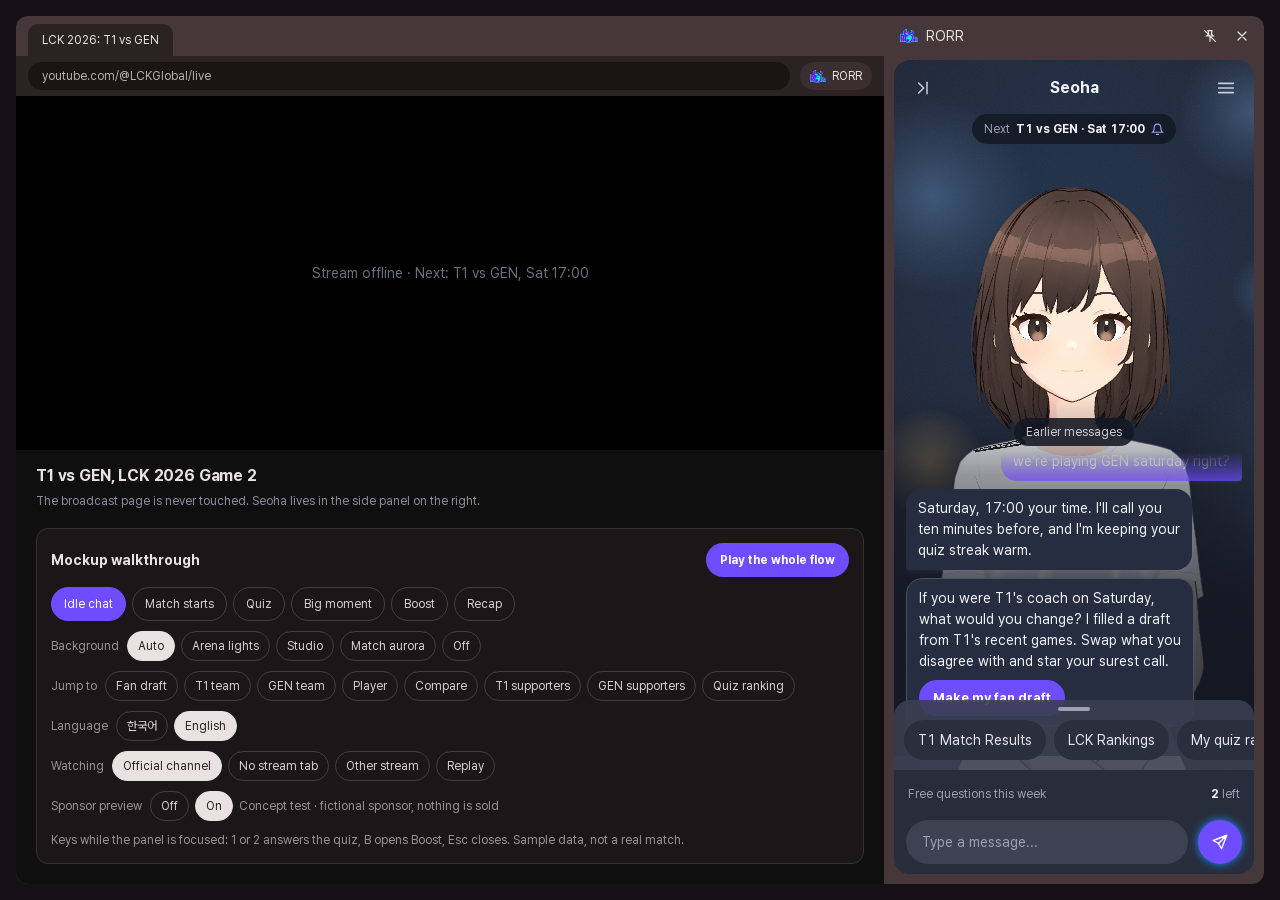
==== mockup/index.html @ b5e3ad4e "mockup v57: watch drops build Seoha affinity - live HUD drop pill: every 10 watched minutes and when" ====
<!doctype html>
<html lang="en">
<head>
<meta charset="utf-8">
<meta name="viewport" content="width=device-width, initial-scale=1, viewport-fit=cover">
<meta charset="utf-8">
<title>RORR Extension Mockup</title>
<meta name="claude:viewport-fit-sides" content="cover">
<style>
@font-face{font-family:'Pretendard Variable';font-weight:45 920;font-style:normal;font-display:swap;src:url([data-uri]) format('woff2-variations'),url([data-uri]) format('woff2')}
[hidden]{display:none!important}
/* Layout: browser window (stream left) + Chrome side panel (extension right), demo controls under the stream */
:root{
  color-scheme: dark;
  --frame:#46383A; --frame-ink:#E9E1E2; --tab:#2B2224; --url:#1A1415;
  --page:#141016; --video:#000; --scorebar:#15171C;
  --panel:#1D2333; --panel-2:#262D40; --panel-3:#2A2F3E; --sheet:#282D3C; --field:#3D4252; --line:#313644; --line-2:#4A4F62;
  --ink:#F0F2F5; --ink-2:#C9CDDA; --mute:#9AA1B5; --faint:#8A91A6;
  --blue:#2F9CFC; --blue-ink:#7FBFFD; --red:#FE2054; --red-ink:#FF8FA8;
  --brand:#6F4CFF; --send:#6F4CFF; --send-h:#7B5CFF; --selected:#209FEE; --ai-glow:#138DFF; --score:#9CA3F1; --upcoming:#5618DA; --energy-h:#26BEA5; --energy-p:#4CCAB5; --energy:#00B395; --energy-ink:#4CCAB5; --spark:#C9CDFA; --gold:#C98500; --gold-ink:#F5C46A; --streak:#FF9A3D; --live:#E5484D; --ok-bg:#16302B; --ok-line:#1D7A64;
  --surface-sunk:#141824; --gold-bg:#2E2414; --red-bar:#FE5C7E; --link:#9CA3F1;
  --sh-surface:0 2px 4px rgba(255,255,255,.06); --sh-float:0 2px 6px rgba(0,0,0,.15); --sh-live:0 2px 4px rgba(86,24,218,.2); --glow-ai:0 0 8px #138DFF;
  --f-ui:'Pretendard Variable',Pretendard,-apple-system,'Apple SD Gothic Neo','Malgun Gothic',system-ui,sans-serif;
}
html,body{height:100%}
body{background:var(--page);color:var(--ink);font-family:var(--f-ui);font-size:14px;line-height:1.5;padding-left:max(16px,env(safe-area-inset-left,0px));padding-right:max(16px,env(safe-area-inset-right,0px));padding-block:16px;box-sizing:border-box}
button,input{font:inherit;color:inherit}
button{cursor:pointer}
:focus-visible{outline:2px solid var(--selected);outline-offset:2px}
button{transition:background-color .16s ease,border-color .16s ease,color .16s ease,transform .12s ease,box-shadow .16s ease}
button:active:not(:disabled){transform:scale(.98)}.boostbtn:active,.dockboost:active{background-color:var(--energy-p)}
.view:not([hidden]){animation:viewin .22s cubic-bezier(.16,1,.3,1)}
@keyframes viewin{from{opacity:0;transform:translateY(6px)}}
.app{height:100%;min-height:760px;max-width:1500px;margin:0 auto;display:flex;border-radius:12px;overflow:hidden;background:var(--frame)}
/* browser side */
.browser{flex:1 1 auto;min-width:0;display:flex;flex-direction:column}
.tabs{height:40px;display:flex;align-items:flex-end;gap:6px;padding:0 12px}
.tab{height:32px;padding:0 14px;border-radius:10px 10px 0 0;background:var(--tab);display:flex;align-items:center;gap:8px;font-size:12px;color:var(--frame-ink);max-width:280px;white-space:nowrap;overflow:hidden;text-overflow:ellipsis}
.urlbar{height:40px;background:var(--tab);display:flex;align-items:center;gap:10px;padding:0 12px}
.url{flex:1;min-width:0;height:28px;border-radius:9999px;background:var(--url);display:flex;align-items:center;padding:0 14px;font-size:12px;color:#B8AEB0;white-space:nowrap;overflow:hidden;text-overflow:ellipsis}
.ext-btn{height:28px;padding:0 10px;border-radius:9999px;border:none;background:#3A2E30;color:var(--frame-ink);display:flex;align-items:center;gap:6px;font-size:12px}
.viewport{flex:1;min-height:0;background:#0F0F10;display:flex;flex-direction:column;overflow:auto}
.video{position:relative;width:100%;aspect-ratio:16/9;max-height:62vh;background:var(--video);display:flex;align-items:center;justify-content:center}
.scorebar{position:absolute;left:0;right:0;top:0;height:40px;background:var(--scorebar);display:flex;align-items:center;justify-content:center;gap:36px;font-weight:700;font-size:14px;color:var(--ink-2);font-variant-numeric:tabular-nums}
.scorebar .b{color:var(--blue-ink)} .scorebar .r{color:var(--red-ink)}
.video-label{font-size:14px;color:#6B7080;text-align:center;padding:0 16px}
.video-flash{position:absolute;left:50%;bottom:18px;transform:translateX(-50%);padding:6px 14px;border-radius:9999px;background:rgba(255,255,255,.1);font-size:14px;font-weight:700;color:var(--ink);opacity:0;transition:opacity .3s}
.video-flash.on{opacity:1}
.meta{padding:14px 20px;display:flex;flex-direction:column;gap:4px}
.meta h1{margin:0;font-size:16px;font-weight:700;color:var(--frame-ink);text-wrap:balance}
.meta p{margin:0;font-size:12px;color:#8A8F9C}
.demo{margin:4px 20px 20px;padding:14px;border-radius:12px;background:#1B1719;border:1px solid #3A2E30;display:flex;flex-direction:column;gap:10px}
.demo-head{display:flex;align-items:center;justify-content:space-between;gap:10px;flex-wrap:wrap}
.demo-head strong{font-size:14px;color:var(--frame-ink)}
.steps{display:flex;gap:6px;flex-wrap:wrap}
.step{height:34px;padding:0 12px;border-radius:9999px;border:1px solid #4A3C3E;background:transparent;color:#D8CFD1;font-size:12px}
.step[aria-pressed="true"]{background:var(--brand);border-color:var(--brand);color:#fff}
.auto{height:34px;padding:0 14px;border-radius:9999px;border:none;background:var(--send);color:#fff;font-weight:700;font-size:12px}
.demo small{color:#9C9294;font-size:12px}
/* side panel */
.side{width:380px;flex:0 0 380px;display:flex;flex-direction:column}
.side-head{height:40px;padding:0 14px 0 16px;display:flex;align-items:center;justify-content:space-between;color:var(--frame-ink);font-size:14px}
.side-head .l{display:flex;align-items:center;gap:8px}
.side-head img{width:18px;height:15px;object-fit:contain}
.ico{display:flex;gap:16px}
.side-head .langseg{margin-left:auto;margin-right:14px}
.langseg{display:inline-flex;padding:2px;border-radius:9999px;background:rgba(0,0,0,.28);border:1px solid rgba(255,255,255,.08)}
.langseg button{height:24px;min-width:34px;padding:0 8px;border:none;border-radius:9999px;background:transparent;color:#B8AEB0;font-size:12px;font-weight:700;letter-spacing:.02em}
.langseg button[aria-pressed="true"]{background:var(--frame-ink);color:#2B2224}
:lang(ko) .chip,:lang(ko) .react{word-break:keep-all}
:lang(ko) body,:lang(ko) .bubble,:lang(ko) .msg,:lang(ko) .seoha-note,:lang(ko) .fine{word-break:keep-all}
.card:focus{outline:none}
.card{position:relative;flex:1;min-height:0;margin:4px 10px 10px;border-radius:16px;background:radial-gradient(110% 55% at 50% 22%,rgba(47,156,252,.12),rgba(47,156,252,0) 70%),var(--panel);overflow:hidden}
.view{position:absolute;inset:0;display:flex;flex-direction:column}
.top{height:56px;flex-shrink:0;display:flex;align-items:center;justify-content:center;position:relative;z-index:3}
.top .name{font-size:16px;font-weight:700}
.icon-btn{width:44px;height:44px;border:none;background:transparent;color:var(--ink-2);display:flex;align-items:center;justify-content:center;border-radius:12px}
.top .menu{position:absolute;right:6px}
.top .pclose{position:absolute;left:6px;color:var(--ink-2)}
.top .live{position:absolute;right:56px;display:flex;align-items:center;gap:5px;font-size:12px;font-weight:700}
.dot{width:6px;height:6px;border-radius:9999px;background:var(--live)}
/* chat view */
.char-full{position:absolute;left:50%;top:52px;transform:translateX(-50%);width:358px;max-width:none;height:auto;pointer-events:none}
.nextpill{position:absolute;left:50%;top:54px;transform:translateX(-50%);z-index:3;padding:6px 12px;border-radius:9999px;background:rgba(20,24,36,.85);display:flex;gap:6px;align-items:center;font-size:12px;white-space:nowrap}
.scrim{position:absolute;left:0;right:0;bottom:118px;height:360px;background:linear-gradient(to bottom,rgba(16,20,30,0) 0%,rgba(16,20,30,.45) 22%,rgba(16,20,30,.72) 55%,rgba(16,20,30,.86) 100%);z-index:1;pointer-events:none}
.earlier{position:absolute;left:50%;bottom:428px;transform:translateX(-50%);z-index:2;height:28px;padding:0 12px;border-radius:9999px;border:none;background:rgba(20,24,36,.88);color:var(--ink-2);font-size:12px}
.msgs{position:absolute;left:12px;right:12px;bottom:148px;max-height:250px;overflow:hidden;-webkit-mask-image:linear-gradient(to bottom,transparent 0,#000 40px);mask-image:linear-gradient(to bottom,transparent 0,#000 40px);padding-top:24px;display:flex;flex-direction:column;justify-content:flex-end;gap:8px;z-index:2}
.msg{text-wrap:pretty;max-width:262px;padding:9px 12px;border-radius:16px 16px 16px 4px;background:var(--panel-2);font-size:14px;line-height:1.5;align-self:flex-start}
.msg.me{align-self:flex-end;border-radius:16px 16px 4px 16px;background:var(--send);color:#fff}
.msg.typing{color:var(--mute)}
.drawer{position:absolute;left:0;right:0;bottom:0;z-index:3;display:flex;flex-direction:column}
.chips{padding:8px 0 10px;border-radius:16px 16px 0 0;background:rgba(58,64,80,.9);display:flex;flex-direction:column;align-items:center;gap:8px}
.handle{width:32px;height:4px;border-radius:9999px;background:var(--mute)}
.grab{width:100%;height:18px;margin:-8px 0 -6px;border:none;background:transparent;display:flex;align-items:center;justify-content:center;cursor:grab;touch-action:none}
.grab:active{cursor:grabbing}
.chips{transition:background .2s}
.drawer.open .chips{background:#1A1F2D;box-shadow:0 -16px 30px rgba(0,0,0,.35)}
.drawer.open .chip-row{flex-wrap:wrap;overflow:visible}
.more{align-self:stretch;padding:4px 12px 2px;display:flex;flex-direction:column;gap:10px;animation:rise .2s ease}
@keyframes rise{from{transform:translateY(8px);opacity:0}}
.more .lbl{font-size:12px;color:var(--faint);letter-spacing:.3px}
.goto{display:grid;grid-template-columns:1fr 1fr;gap:8px}
.goto button{height:56px;border-radius:12px;border:1px solid var(--line-2);background:var(--panel);color:var(--ink);text-align:left;padding:0 12px;display:flex;flex-direction:column;justify-content:center;gap:1px;font-size:14px;font-weight:700}
.goto button small{font-size:12px;font-weight:400;color:var(--mute)}
.chip-row{align-self:stretch;padding:0 10px;display:flex;gap:8px;overflow-x:auto;scrollbar-width:none}
.chip{flex-shrink:0;height:40px;padding:0 14px;border-radius:9999px;border:none;background:var(--panel-3);color:#E4E7EE;font-size:14px}
.chip.boost{background:var(--energy);color:#0E1A17;font-weight:700;display:flex;align-items:center;gap:4px}
.inputbar{padding:10px 12px;background:var(--sheet);display:flex;gap:10px;align-items:center}
.inputbar input{flex:1;min-width:0;height:44px;border-radius:9999px;border:none;background:var(--field);padding:0 16px;font-size:14px}
.inputbar input::placeholder{color:var(--mute)}
.send{width:44px;height:44px;flex-shrink:0;border-radius:9999px;border:none;background:var(--send);color:#fff;display:flex;align-items:center;justify-content:center}
.sr{position:absolute;width:1px;height:1px;overflow:hidden;clip:rect(0 0 0 0)}
/* live view */
.scroll{flex:1;min-height:0;overflow:hidden;display:flex;flex-direction:column;gap:10px;padding:2px 14px 10px}
.scroll>*{flex-shrink:0}
.strip{padding:10px 12px;border-radius:12px;background:var(--surface-sunk);display:flex;flex-direction:column;gap:8px}
.strip .row{display:grid;grid-template-columns:1fr auto 1fr;align-items:center}
.side-l{font-size:12px;font-weight:700}
.tn{font-size:16px;font-weight:700;letter-spacing:-.01em}
.tn em{font-style:normal;color:var(--link)}
.clock{text-align:center;display:flex;flex-direction:column;font-size:16px;font-weight:700;font-variant-numeric:tabular-nums}
.clock small{font-size:12px;color:var(--mute);font-weight:400}
.goldbar{height:6px;border-radius:9999px;background:#2A3142;position:relative}
.goldbar i{position:absolute;top:0;height:6px;border-radius:9999px;transition:all .6s}
.goldbar b{position:absolute;left:50%;top:-3px;width:2px;height:12px;background:var(--mute)}
.goldtxt{font-size:12px;color:var(--mute);text-align:center;font-variant-numeric:tabular-nums}
.stage{flex:1 1 auto!important;min-height:220px;background:radial-gradient(90% 70% at 50% 38%,rgba(47,156,252,.20),rgba(47,156,252,0) 70%),var(--panel)!important;border-radius:12px;background:var(--panel);position:relative;overflow:hidden;border:1px solid #262D41}
.stage img{position:absolute;left:50%;top:-40px;width:340px;max-width:none;transform:translateX(-50%);transition:transform .3s}
.stage.hype img{animation:bob .5s ease 2}
@keyframes bob{50%{transform:translateX(-50%) translateY(-8px)}}
.bubble{text-wrap:pretty;position:absolute;left:8px;right:8px;bottom:10px;padding:9px 12px;border-radius:12px;background:rgba(255,255,255,.96);color:#191F28;font-size:14px;font-weight:600;line-height:1.4}
.tr{position:absolute;right:10px;top:10px;display:flex;flex-direction:column;align-items:flex-end;gap:6px;z-index:2}
.spill{display:flex;align-items:center;gap:4px;height:26px;padding:0 9px;border-radius:9999px;background:rgba(20,24,36,.82);font-size:12px;font-weight:700;color:var(--streak)}
.mood{padding:3px 9px;border-radius:9999px;background:rgba(20,24,36,.8);font-size:12px;color:var(--ink-2)}
.heads{padding:10px 12px;border-radius:12px;background:var(--gold-bg);border:1px solid var(--gold);display:flex;align-items:center;gap:10px}
.heads .t{flex:1;display:flex;flex-direction:column}
.heads small{font-size:12px;font-weight:700;color:var(--gold-ink);letter-spacing:.4px}
.heads strong{font-size:14px}
.heads .cd{font-size:24px;font-weight:700;color:var(--gold-ink);font-variant-numeric:tabular-nums}
.quiz{padding:14px;border-radius:16px;background:var(--panel-2);border:1.5px solid rgba(240,242,245,.32);display:flex;flex-direction:column;gap:12px}
.quiz.ok{background:var(--ok-bg);border-color:var(--ok-line)}
.quiz.bad{border-color:#7A3A4A}
.quiz.idle{border-color:var(--line-2);border-style:dashed}
.qhead{display:flex;align-items:center;justify-content:space-between;gap:8px}
.qhead strong{font-size:16px;font-weight:700}
.badges{display:flex;align-items:center;gap:10px}
.streak{display:flex;align-items:center;gap:4px;font-size:14px;font-weight:700;color:var(--streak)}
.timer{padding:3px 9px;border-radius:9999px;background:var(--ink);color:#191F28;font-size:14px;font-weight:700;font-variant-numeric:tabular-nums}
.answers{display:grid;grid-template-columns:repeat(2,minmax(0,1fr));gap:8px}
.ans{height:56px;border-radius:12px;display:flex;align-items:center;justify-content:space-between;padding:0 14px;font-size:16px;font-weight:700;background:transparent}
.ans.b{border:2px solid var(--blue);background:rgba(47,156,252,.16)}
.ans.r{border:2px solid var(--red);background:rgba(254,32,84,.14)}
.ans[aria-pressed="true"]{box-shadow:0 0 0 3px var(--ink) inset}
.ans:disabled{opacity:.55;cursor:default}
.ans[aria-pressed="true"]:disabled{opacity:1}
.key{width:22px;height:22px;border-radius:6px;border:1px solid currentColor;font-size:12px;font-weight:700;display:flex;align-items:center;justify-content:center;opacity:.8}
.qnote{font-size:12px;color:var(--mute)}
.qresult{display:flex;align-items:center;justify-content:space-between;font-size:14px;font-weight:700}
.boostbtn{height:52px;flex-shrink:0;border-radius:9999px;border:none;background:var(--energy);color:#0E1A17;font-size:16px;font-weight:700;display:flex;align-items:center;justify-content:center;gap:8px}
.boostbtn .key{color:#0E1A17}
.reacts{position:absolute;left:10px;top:10px;display:flex;gap:6px;z-index:2}
.react{height:32px;padding:0 11px;border-radius:9999px;border:1px solid rgba(255,255,255,.08);background:rgba(20,24,36,.82);color:var(--ink-2);font-size:12px;font-weight:600}
/* live dock: one row, ask + boost */
.dock{flex-shrink:0;padding:8px 12px 10px;display:flex;gap:8px;align-items:center;border-top:1px solid var(--line);background:var(--panel)}
.askfield{flex:1;min-width:0;height:44px;border-radius:9999px;background:var(--field);display:flex;align-items:center;padding:0 4px 0 16px}
.askfield:focus-within{box-shadow:0 0 0 2px var(--selected)}
.askfield input{flex:1;min-width:0;height:44px;border:none;background:transparent;font-size:14px;outline:none}
.askfield input::placeholder{color:var(--mute)}
.send-s{width:36px;height:36px;flex-shrink:0;border-radius:9999px;border:none;background:var(--send);color:#fff;display:flex;align-items:center;justify-content:center}
.dockboost{height:44px;flex-shrink:0;padding:0 16px 0 14px;border-radius:9999px;border:none;background:var(--energy);color:#0E1A17;font-weight:700;font-size:14px;display:flex;align-items:center;gap:6px}
.dockboost.hot{box-shadow:0 0 0 2px var(--panel),0 0 0 4px var(--gold-ink);animation:glow 1.4s ease-in-out infinite}
@keyframes glow{50%{box-shadow:0 0 0 2px var(--panel),0 0 0 4px rgba(245,196,106,.35)}}
.cdmini{font-size:12px;font-variant-numeric:tabular-nums;padding:1px 7px;border-radius:9999px;background:rgba(14,26,23,.2)}
.react:active{transform:scale(.97)}
.moments{display:flex;flex-direction:column;gap:8px}
.moments h3{margin:4px 0 0;font-size:14px}
.mo{width:100%;box-sizing:border-box;border:none;color:inherit;text-align:left;display:flex;align-items:center;gap:10px;padding:10px 12px;border-radius:12px;background:var(--panel-2)}
.mo .c{width:11px;height:15px;border-radius:4px;border:2px solid var(--mute);flex-shrink:0}
.mo .c.g{border-color:var(--gold)}
.mo div{flex:1;display:flex;flex-direction:column}
.mo b{font-size:14px}
.mo .sub{font-size:12px;color:var(--mute)}
.mo div{min-width:0}
.mo em{font-style:normal;font-size:12px;color:var(--energy-ink)}
/* moments: one line, expands upward */
.mowrap{position:relative}
.mobar{width:100%;height:48px;box-sizing:border-box;border:none;border-radius:12px;background:var(--panel-2);color:inherit;display:flex;align-items:center;gap:10px;padding:0 12px;text-align:left}
.mobar .c{width:11px;height:15px;border-radius:4px;border:2px solid var(--gold);flex-shrink:0}
.mobar .t{flex:1;min-width:0;display:flex;flex-direction:column;line-height:1.25}
.mobar .t b{font-size:12px;white-space:nowrap;overflow:hidden;text-overflow:ellipsis}
.mobar .t .sub{font-size:12px;color:var(--mute);white-space:nowrap;overflow:hidden;text-overflow:ellipsis}
.mobar .cnt{font-size:12px;color:var(--ink-2);background:var(--panel-3);border-radius:9999px;padding:2px 8px;white-space:nowrap}
.mobar svg{transition:transform .2s;color:var(--mute)}
.mobar[aria-expanded="true"] svg{transform:rotate(180deg)}
.mopanel{position:absolute;left:0;right:0;bottom:calc(100% + 6px);z-index:4;max-height:300px;overflow-y:auto;padding:10px;border-radius:12px;background:#171C2A;border:1px solid var(--line-2);box-shadow:0 -12px 30px rgba(0,0,0,.35);display:flex;flex-direction:column;gap:8px}
.mopanel .lbl{font-size:12px;color:var(--faint);padding:0 2px}
/* ===== live v5: avatar-first HUD ===== */
.live .stage{position:absolute;inset:0;height:auto;min-height:0;border:none;border-radius:0;background:radial-gradient(90% 60% at 50% 34%,rgba(47,156,252,.22),rgba(47,156,252,0) 70%),var(--panel)!important;overflow:hidden}
.live .stage img.live-bg{position:absolute;left:50%;top:44px;width:372px;max-width:none;transform:translateX(-50%);transition:transform .3s}
.live .stage.hype img.live-bg{animation:bob .5s ease 2}
.fade-top{position:absolute;left:0;right:0;top:0;height:130px;background:linear-gradient(to bottom,rgba(29,35,51,.8),rgba(29,35,51,0));z-index:1;pointer-events:none}
.fade-bot{position:absolute;left:0;right:0;bottom:0;height:230px;background:linear-gradient(to top,rgba(16,20,30,.92) 20%,rgba(16,20,30,0));z-index:1;pointer-events:none}
.live .top{z-index:5}
.glass{background:rgba(20,24,36,.62);-webkit-backdrop-filter:blur(12px) saturate(140%);backdrop-filter:blur(12px) saturate(140%);border:1px solid rgba(255,255,255,.08);box-shadow:inset 0 1px 0 rgba(255,255,255,.06)}
@media (prefers-reduced-transparency: reduce){.glass{background:#1A1F2D;-webkit-backdrop-filter:none;backdrop-filter:none}}
.hud-row{display:flex;align-items:center;gap:6px}
.streakchip{height:44px;padding:0 12px;border-radius:9999px;display:flex;align-items:center;gap:4px;color:var(--streak)}
.streakchip b{font-size:16px;font-weight:700;font-variant-numeric:tabular-nums}
.streakchip .sc-l{font-size:12px;font-weight:700;color:var(--ink-2)}
.hud{position:absolute;left:50%;top:56px;transform:translateX(-50%);z-index:5;display:flex;flex-direction:column;align-items:center;gap:6px;width:calc(100% - 28px)}
.scorepill{box-sizing:border-box;min-height:44px;padding:5px 16px;border-radius:9999px;color:var(--ink);display:flex;flex-direction:column;align-items:stretch;gap:5px}
.sp-row{display:flex;align-items:center;gap:10px;font-size:14px;font-variant-numeric:tabular-nums}
.sp-row b{font-size:16px;font-weight:700}
.sp-t{font-size:14px;font-weight:700}.sp-t.b{color:var(--blue-ink)}.sp-t.r{color:var(--red-ink)}
.sp-clk{font-size:12px;color:var(--ink-2);padding:0 6px;font-weight:600}
.goldbar.mini{height:3px;width:100%}.goldbar.mini i{height:3px}.goldbar.mini b{top:-2px;height:7px;width:1.5px}
.live .heads{border-color:rgba(245,196,106,.55);background:rgba(46,36,20,.72);padding:6px 8px 6px 14px;border-radius:9999px;gap:10px;display:flex;align-items:center;font-size:14px;font-weight:700}
.live .heads .cd{font-size:14px;color:#1D1608;background:var(--gold-ink);padding:2px 8px;border-radius:9999px}
.scoredetail{width:100%;box-sizing:border-box;border-radius:12px;padding:10px 12px;display:flex;flex-direction:column;gap:8px}
.sd-row{display:flex;justify-content:space-between;align-items:center;gap:8px}
.sp-side{position:relative;display:flex;align-items:center;gap:8px;min-height:32px;margin:-4px -8px;padding:0 8px;border:0;border-radius:9999px;background:transparent;color:inherit}
.sp-side.b[aria-expanded=true]{background:rgba(47,156,252,.2)}.sp-side.r[aria-expanded=true]{background:rgba(254,32,84,.18)}
.sp-side::after{content:"";position:absolute;inset:-7px -2px}
.sd-team{display:flex;align-items:center;gap:6px}.sd-team i{width:8px;height:8px;border-radius:9999px;background:var(--blue)}.scoredetail[data-team=GEN] .sd-team i{background:var(--red)}.scoredetail[data-team=GEN]{box-shadow:inset 0 2px 0 var(--red),var(--sh-float)}.scoredetail[data-team=T1]{box-shadow:inset 0 2px 0 var(--blue),var(--sh-float)}
.fd-h{display:flex;flex-direction:column;gap:2px}.fd-h b{font-size:20px}
.fd-me{display:flex;flex-direction:column;gap:12px;padding:14px;border-radius:12px;background:var(--panel-2)}
.fd-me .who{display:flex;align-items:center;gap:10px}.fd-me .who>div{display:flex;flex-direction:column;gap:2px;flex:1;min-width:0}
.fd-me .av{width:40px;height:40px;border-radius:9999px;display:grid;place-items:center;font-weight:700;background:var(--panel);box-shadow:0 0 0 2px var(--brand)}
.fd-me .rk{display:flex;flex-direction:column;align-items:flex-end}.fd-me .rk b{font-size:28px;line-height:1.1}.fd-me .rk span{font-size:12px;color:var(--energy-ink);font-weight:700}
.fd-me .k3,.fd-me .k3 div{display:grid}.fd-me .k3{grid-template-columns:repeat(3,minmax(0,1fr));gap:1px;border-radius:8px;overflow:hidden;background:var(--line)}
.fd-me .k3 div{background:var(--panel);padding:8px 10px;gap:2px;font-size:12px;color:var(--mute)}.fd-me .k3 b{font-size:16px;color:var(--ink)}
.fd-goal{display:flex;flex-direction:column;gap:6px;padding:14px;border-radius:12px;background:var(--panel-2)}
.fd-goal .gh{display:flex;justify-content:space-between;gap:8px}.fd-goal .pt{font-size:12px;font-weight:700;color:var(--energy-ink)}
.fd-goal .gl{display:flex;align-items:baseline;gap:6px}.fd-goal .gl b{font-size:24px}.fd-goal .gl span{color:var(--mute);font-size:14px}
.pb{display:block;height:8px;border-radius:9999px;background:var(--panel);position:relative;overflow:hidden}.pb i{position:absolute;left:0;top:0;bottom:0;border-radius:9999px;background:var(--brand)}
.fd-top3{padding:12px 14px;border-radius:12px;border:1px solid var(--line-2);display:flex;flex-direction:column;gap:8px}
.fd-top3 .t3c{display:flex;align-items:center;gap:6px;font-size:12px;font-weight:700;color:var(--ink-2)}.fd-top3 .t3c i{width:6px;height:6px;border-radius:9999px;background:var(--live)}
.fd-top3 ol{margin:0;padding:0;list-style:none;display:flex;flex-direction:column;gap:6px}.fd-top3 li{display:grid;grid-template-columns:24px minmax(0,1fr) auto;gap:8px;align-items:center;font-size:14px}
.fd-top3 .r1{color:var(--gold-ink)}.fd-top3 .r2{color:var(--ink-2)}.fd-top3 .r3{color:#E0A47A}
.fdmini+.lockbox{margin-top:12px}
.fd-sec{display:flex;flex-direction:column;gap:8px}
.fdmini{width:100%;display:grid;grid-template-columns:auto minmax(0,1fr) auto;gap:12px;align-items:center;padding:12px 14px;border-radius:12px;border:1px solid var(--line-2);background:var(--panel-2);text-align:left}
.fdmini .l,.fdmini .g{display:flex;flex-direction:column;gap:4px;min-width:0}.fdmini .l b{font-size:16px}.fdmini .l em{font-style:normal;font-size:12px;color:var(--energy-ink);margin-left:4px}
.fdmini .go{font-size:12px;font-weight:700;color:var(--link);white-space:nowrap}
.menu-panel .mlink{display:flex;justify-content:space-between;align-items:center;min-height:44px;padding:0 12px;border-radius:8px;color:var(--ink);text-decoration:none;font-size:14px}.menu-panel .mlink span{color:var(--mute)}
.coach{position:relative;margin-top:8px;display:flex;align-items:center;gap:10px;padding:10px 10px 10px 12px;border-radius:12px;background:var(--brand);color:#fff;box-shadow:var(--sh-float);animation:viewin .22s cubic-bezier(.16,1,.3,1)}
.coach .ca{position:absolute;top:-6px;left:96px;width:12px;height:12px;background:var(--brand);transform:rotate(45deg);border-radius:2px}
.coach .ct{display:flex;flex-direction:column;gap:2px;font-size:12px;line-height:1.4;min-width:0}.coach .ct b{font-size:14px}
.coach button{flex-shrink:0;min-height:36px;padding:0 12px;border-radius:9999px;border:0;background:#fff;color:#2A1B7A;font-weight:700;font-size:12px}
.npnote{margin:0 0 12px;padding:10px 12px;border-radius:8px;background:var(--surface-sunk);border:1px solid var(--line);font-size:12px;line-height:1.55;color:var(--mute)}
.sparkbtn{height:44px;border:0;border-radius:9999px;background:var(--brand);color:#fff;font-weight:700;font-size:14px}
.np-off .val{color:var(--mute);font-weight:600;font-size:12px}
.notifybtn{width:100%;min-height:44px}
.lockbox{margin-top:12px;padding:14px;border-radius:12px;border:1px dashed var(--line-2);display:flex;flex-direction:column;gap:10px}
.lockbox h3{margin:0;font-size:14px;font-weight:700}
.lockbox ul{margin:0;padding:0;list-style:none;display:flex;flex-direction:column;gap:8px}
.lockbox li{display:flex;flex-direction:column;gap:2px;padding-left:22px;position:relative;font-size:14px}.lockbox li::before{content:"";position:absolute;left:2px;top:4px;width:10px;height:8px;border:2px solid var(--mute);border-radius:2px;box-sizing:border-box}.lockbox li::after{content:"";position:absolute;left:4px;top:-1px;width:6px;height:6px;border:2px solid var(--mute);border-bottom:0;border-radius:4px 4px 0 0;box-sizing:border-box}
.lockbox li span{font-size:12px;color:var(--mute)}
.lockbox .notifybtn{margin-top:2px}.lockbox .fine{margin:0}

.sd-link{height:32px;padding:0 12px;border-radius:9999px;border:1px solid var(--line-2);background:transparent;color:var(--ink);font-size:12px}
.spill{display:inline-flex;align-items:center;gap:4px;font-size:12px;font-weight:700;color:var(--streak)}
.live .bubble{position:absolute;left:16px;right:16px;bottom:84px;z-index:3;transition:opacity .35s,transform .35s}
.live .bubble.gone{opacity:0;transform:translateY(6px);pointer-events:none}
.live.has-quiz .bubble{opacity:0;pointer-events:none}
.live .quiz{position:absolute;left:12px;right:12px;bottom:76px;z-index:4;border-radius:16px;padding:12px;gap:10px}
.live .ans{height:46px;font-size:16px}
.live .qhead strong{font-size:16px}
.live .quiz.ok{background:rgba(22,48,43,.82)}
.pop{background:rgba(20,24,36,.94)!important;position:absolute;left:12px;right:12px;bottom:76px;z-index:6;max-height:320px;overflow-y:auto;padding:10px;border-radius:16px;display:flex;flex-direction:column;gap:8px;animation:rise .18s ease}
.pop .lbl{font-size:12px;color:var(--faint);padding:0 2px}
.reactpop{flex-direction:row;justify-content:center;right:auto;left:56px;padding:8px;gap:8px}
.reactpop .react{height:40px;padding:0 14px;font-size:14px}
.live .dock{position:absolute;left:10px;right:10px;bottom:10px;z-index:5;border-radius:9999px;padding:6px;gap:4px;border-top:none}
.dicon{position:relative;width:44px;height:44px;flex-shrink:0;border:none;border-radius:9999px;background:transparent;color:var(--ink-2);display:flex;align-items:center;justify-content:center}.dicon[aria-expanded="true"]{background:rgba(255,255,255,.08);color:var(--ink)}
.dicon .badge{position:absolute;right:6px;top:6px;min-width:16px;height:16px;padding:0 4px;box-sizing:border-box;border-radius:9999px;background:var(--gold-ink);color:#1D1608;font-size:12px;font-weight:700;display:flex;align-items:center;justify-content:center}
.live .askfield{background:rgba(255,255,255,.07);height:44px}
.live .dockboost{padding:0 14px 0 12px;font-size:14px}
.live .dock:has(.dockboost.hot) #moBar{display:none}
.live .dock:has(#askIn:focus) .dicon{display:none}
.live .dock:has(#askIn:focus) .dockboost{font-size:0;gap:0;width:44px;padding:0;justify-content:center;flex-shrink:0}
.live .dock:has(#askIn:focus) .askfield{animation:fieldgrow .2s cubic-bezier(.16,1,.3,1)}
@keyframes fieldgrow{from{transform:scaleX(.96);transform-origin:right}}
.live .dockboost.hot{padding:0 20px 0 16px;font-size:14px}
.live #boostCd{display:none!important}
/* boost sheet v6: copy trimmed, details behind (i) */
.bsheet{gap:14px;padding:10px 18px 14px}
.bs-head{display:flex;justify-content:space-between;align-items:flex-start;gap:10px}
.bsheet .eyebrow{font-size:12px;font-weight:600;letter-spacing:0;color:var(--mute)}
.bsheet .eyebrow .gm{color:var(--gold-ink);font-weight:700}.bsheet .eyebrow b{color:var(--ink)}
.bsheet h2{margin-top:2px}
.bs-x{background:var(--field)!important;border-radius:9999px;width:36px;height:36px}
.addmsg{align-self:flex-start;height:36px;padding:0 4px;border:none;background:transparent;color:var(--link);font-size:14px;font-weight:600}
.bs-cta{display:flex;flex-direction:column;align-items:center;gap:6px}
.bs-cta .boostbtn{width:100%}
.stepper{display:grid;grid-template-columns:48px minmax(0,1fr) 48px;gap:8px;align-items:center;width:100%}
.stp{width:48px;height:48px;border-radius:9999px;border:1px solid var(--line-2);background:var(--panel-2);color:var(--ink);display:grid;place-items:center}.stp:disabled{opacity:.35;cursor:not-allowed}
.boostbtn.big{box-shadow:0 0 0 2px var(--gold-ink)}
.amt-note{display:flex;gap:8px;align-items:center;font-size:12px;color:var(--ink-2)}.amt-note a{color:var(--link);font-weight:700;text-decoration:none}
.cur.cseg{display:flex;gap:0;padding:3px;border-radius:9999px;background:var(--surface-sunk);border:1px solid var(--line)}
.cur.cseg button{flex:1;min-height:40px;height:40px;padding:0 12px;border:0;border-radius:9999px;background:transparent;flex-direction:row;justify-content:center;gap:8px}
.cur.cseg button b{font-size:14px}.cur.cseg button small{font-size:12px;color:var(--mute)}
.cur.cseg button[aria-pressed="true"].e{border:0;background:rgba(0,179,149,.18)}.cur.cseg button[aria-pressed="true"].s{border:0;background:rgba(111,76,255,.22)}
.boostbtn.sp{background:var(--brand);color:#fff}
.cur .cdiff{display:block;font-size:12px;color:var(--ink-2);white-space:nowrap}
.bs-gift{font-size:12px;color:var(--gold-ink);font-weight:600}
.bs-legal{display:flex;align-items:center;justify-content:center;gap:6px;font-size:12px;color:var(--mute)}
.bs-i{width:32px;height:32px;border-radius:9999px;border:1px solid var(--line-2);background:transparent;color:var(--ink-2);font-size:12px;font-weight:700}
.bsheet #shareTxt{margin:-6px 0 0;text-align:center}
/* ===== moment cards (web .bx-card family, 380px panel sizes) ===== */
.mc{--d:0;position:relative;padding:2px;border-radius:12px;background:linear-gradient(135deg,#8C93A3,#D5DAE3,#8C93A3);flex-shrink:0;transform:perspective(800px) rotateX(var(--rx,0deg)) rotateY(var(--ry,0deg));transition:transform .5s cubic-bezier(.2,.8,.2,1);--mx:50%;--my:50%}
.mc.gold{background:linear-gradient(135deg,#A8782A,#F2C766,#A8782A)}
.mc.holo{background:linear-gradient(135deg,#6F4CFF,#2F9CFC,#00B395,#F2C766,#FE2054);background-size:220% 220%;background-position:var(--mx) var(--my)}
.mc .in{position:relative;overflow:hidden;isolation:isolate;border-radius:12px;background:radial-gradient(120% 70% at 85% 0%,rgba(47,156,252,.18),rgba(47,156,252,0) 60%),#171C2A;color:var(--ink);display:flex;flex-direction:column;gap:6px;height:100%;box-sizing:border-box}
.mc .in::before{content:"";position:absolute;inset:0;pointer-events:none;opacity:0;transition:opacity .3s;z-index:3;mix-blend-mode:color-dodge;background:linear-gradient(115deg,transparent 25%,rgba(255,214,120,.55) 45%,transparent 70%);background-size:250% 250%;background-position:var(--mx) var(--my)}
.mc.silver .in::before{background:linear-gradient(115deg,transparent 30%,rgba(220,228,240,.5) 48%,transparent 66%);background-size:250% 250%;background-position:var(--mx) var(--my);mix-blend-mode:soft-light}
.mc.tilt .in::before{opacity:.6}
.mc .mtr{font-size:12px;font-weight:700;color:#C9CDDA}.mc.gold .mtr{color:#F2C766}.mc.holo .mtr{color:#C9B8FF}
.mc .dc{font-size:12px;font-weight:700;padding:1px 7px;border-radius:9999px;border:1px solid currentColor;white-space:nowrap}
.mc .dc.energy{color:var(--energy-ink)}.mc .dc.spark{color:var(--spark)}
.mc .hd{display:flex;justify-content:space-between;align-items:center;gap:6px;position:relative;z-index:2}
.mc .ed{display:flex;align-items:center;gap:5px;font-size:12px;font-weight:700;color:#FF6B86;letter-spacing:.02em;position:relative;z-index:2}
.mc .ed img{width:14px;height:14px}
.mc .ph{position:absolute;right:-30px;top:38px;width:84%;z-index:1;-webkit-mask-image:linear-gradient(to bottom,#000 55%,transparent 92%);mask-image:linear-gradient(to bottom,#000 55%,transparent 92%)}
.mc .nm{position:relative;z-index:2;font-size:24px;font-weight:700;letter-spacing:-.02em;line-height:1.05;margin-top:auto}
.mc .nm em{display:block;font-style:normal;font-size:12px;font-weight:700;color:var(--mute);letter-spacing:.06em;margin-top:3px}
.mc .sbt{position:relative;z-index:2;font-size:12px;color:var(--mute);border-top:1px solid rgba(255,255,255,.1);padding-top:7px}
.mc .tt{position:relative;z-index:2;font-size:16px;font-weight:700;line-height:1.3}
.mc .kv span{display:flex;flex-direction:column;gap:1px}.mc .kv b{font-size:14px}
.mc .kv{position:relative;z-index:2;display:flex;justify-content:space-between;gap:8px;font-size:12px;color:var(--mute);border-top:1px solid rgba(255,255,255,.1);padding-top:7px}
.mc .kv b{color:var(--ink)}
.mc .ft{position:relative;z-index:2;font-size:12px;color:var(--faint);display:flex;justify-content:space-between}
.mc.full{width:252px}.mc.full .in{padding:14px;min-height:388px}
.mc.mini{width:128px;cursor:pointer;border:none;font:inherit;text-align:left}.mc.mini .in{padding:10px;gap:4px;height:190px}
.mc.mini .nm{font-size:16px}.mc.mini .nm em{font-size:10px}.mc.mini .tt{font-size:12px;line-height:1.3;display:-webkit-box;-webkit-line-clamp:2;-webkit-box-orient:vertical;overflow:hidden}
.mc.mini .ph{top:24px;width:70%}.mc.mini .dc,.mc.mini .ed span{display:none}.mc.mini .sbt{font-size:12px;padding-top:5px}
.mc.tiny{width:56px;border:none;padding:1.5px;cursor:pointer}.mc.tiny .in{height:80px;padding:0}.mc.tiny .ph{top:6px;right:-6px;width:100%}
.mc.ghost{background:none;border:1.5px dashed var(--line-2);padding:0;width:128px;cursor:default}.mc.ghost .in{background:rgba(23,28,42,.6);height:190px;padding:12px;justify-content:center;text-align:center;align-items:center;gap:6px}
.mc.ghost .gq{font-size:24px;font-weight:700;color:var(--energy-ink)}
.mc.ghost .tt{font-size:12px}.mc.ghost .hint{font-size:12px;color:var(--mute);line-height:1.4;display:flex;flex-direction:column;gap:4px}.mc.ghost .hint b{color:var(--ink-2);font-weight:700}
.cstrip{display:flex;gap:10px;overflow-x:auto;scroll-snap-type:x mandatory;padding:2px 2px 8px;scrollbar-width:thin}
.cstrip>*{scroll-snap-align:start}
.pop .phead{display:flex;justify-content:space-between;align-items:baseline;padding:0 2px}
.pop .phead b{font-size:14px}.pop .phead span{font-size:12px;color:var(--mute)}
.cardview{position:absolute;inset:0;z-index:13;background:rgba(8,10,16,.72);-webkit-backdrop-filter:blur(12px) saturate(.8);backdrop-filter:blur(12px) saturate(.8);display:flex;flex-direction:column;align-items:center;justify-content:center;gap:14px;padding:20px;animation:scrimin .28s ease-out}
@keyframes scrimin{from{background:rgba(8,10,16,0);-webkit-backdrop-filter:blur(0);backdrop-filter:blur(0)}}
.cardview #cvCard{animation:cardin .55s cubic-bezier(.16,1,.3,1) .12s both}
@keyframes cardin{from{opacity:0;transform:translateY(40px) scale(.84) rotateY(-70deg)}}
.burst{position:absolute;inset:0;pointer-events:none;z-index:12;overflow:hidden}
.burst i{position:absolute;border-radius:2px;opacity:0;animation:shoot .85s cubic-bezier(.15,.85,.3,1) forwards}
@keyframes shoot{0%{opacity:1;transform:translate(-50%,-50%) scale(.3)}70%{opacity:1}100%{opacity:0;transform:translate(calc(-50% + var(--dx)),calc(-50% + var(--dy))) rotate(var(--r)) scale(1)}}
.burst .fchip{position:absolute;transform:translate(-50%,-50%);padding:4px 10px;border-radius:9999px;background:rgba(10,12,20,.72);color:#fff;font-size:14px;font-weight:700;white-space:nowrap;opacity:0;animation:chiprise .9s ease-out forwards}
@keyframes chiprise{0%{opacity:0;transform:translate(-50%,-20%)}20%{opacity:1}100%{opacity:0;transform:translate(-50%,-320%)}}
.flashring{position:absolute;inset:0;border-radius:16px;opacity:0;animation:ringflash .75s ease-out forwards}
.flashring.tier-gold{box-shadow:inset 0 0 0 2px rgba(245,196,106,.9),inset 0 0 48px rgba(245,196,106,.45)}.flashring.tier-silver{box-shadow:inset 0 0 0 2px rgba(201,205,250,.7),inset 0 0 36px rgba(201,205,250,.3)}.flashring.tier-holo{box-shadow:inset 0 0 0 2px rgba(156,163,241,.95),inset 0 0 60px rgba(255,143,168,.4)}
@keyframes ringflash{30%{opacity:1}100%{opacity:0}}
.live-bg.cheer{animation:cheer .65s cubic-bezier(.3,1.6,.5,1)}
@keyframes cheer{40%{transform:translateX(-50%) translateY(-14px) scale(1.035)}}
.cardview{perspective:900px}
.cardview #cvCard{position:relative}
.cardview #cvCard::after{content:"";position:absolute;inset:0;border-radius:12px;pointer-events:none;background:linear-gradient(105deg,transparent 38%,rgba(255,255,255,.38) 50%,transparent 62%);background-size:260% 100%;background-position:130% 0;mix-blend-mode:overlay;animation:cvsweep 1.1s ease .65s both}
@keyframes cvsweep{to{background-position:-30% 0}}

.cardview .cv-new{animation:fadeup .3s ease-out .45s both}.cardview .cv-hint,.cardview .cv-acts{animation:fadeup .3s ease-out .6s both}
@keyframes fadeup{from{opacity:0;transform:translateY(6px)}}
@media (prefers-reduced-motion:reduce){.cardview,.cardview #cvCard,.cardview .cv-new,.cardview .cv-hint,.cardview .cv-acts,.cardview #cvCard::after,.live-bg.cheer{animation:none}}
.cardview .cv-new{font-size:12px;font-weight:700;color:var(--gold-ink);letter-spacing:.04em}
/* branded moment concept (rorr-hero 9029dee, policy §6-1 draft): fictional sponsor, label only, never on cards */
.sp-lock{display:inline-flex;align-items:center;gap:6px;font-size:12px;font-weight:700;color:var(--ink);white-space:nowrap}
.sp-ad{padding:0 6px;border-radius:4px;border:1px solid currentColor;font-size:12px;font-weight:800;line-height:16px;opacity:.85}
.sp-by{color:var(--mute);font-weight:600}
.sp-mk{display:inline-grid;place-items:center;width:18px;height:18px;border-radius:5px;background:linear-gradient(135deg,#7CF5FF,#2F7BFF);color:#06121F;font-size:11px;font-weight:900}
.sp-drop{padding:12px 14px;border-radius:14px;border:1px solid rgba(124,245,255,.35);background:linear-gradient(120deg,rgba(47,123,255,.16),rgba(124,245,255,.06) 60%,transparent),var(--panel);display:grid;gap:8px}
.sp-drop p{margin:0;display:grid;gap:2px}.sp-drop p b{font-size:14px;color:var(--ink)}.sp-drop p span{font-size:12px;color:var(--ink-2);line-height:1.45}
.sp-get{justify-self:start;height:40px;padding:0 16px;border-radius:9999px;border:0;background:var(--brand);color:#fff;font-weight:700;font-size:14px}
.sp-drop.got{border-color:var(--line);background:var(--panel);padding:10px 12px;gap:6px}.sp-drop.got p b{font-size:13px;font-weight:500;color:var(--ink-2)}.sp-drop.got p span{font-size:12px}.sp-drop.sppop{animation:spPop .5s cubic-bezier(.2,1.4,.4,1)}
@keyframes spPop{0%{transform:scale(.97)}60%{transform:scale(1.015)}}
.sp-tag{position:absolute;left:50%;top:40%;z-index:12;transform:translateX(-50%);padding:6px 12px;border-radius:9999px;background:rgba(6,10,18,.78);box-shadow:0 0 0 1px rgba(124,245,255,.4);pointer-events:none;animation:spfade .9s ease forwards}
.sp-tag .sp-lock{color:#fff}.sp-tag .sp-by{color:#B9C3D6}
@keyframes spfade{0%{opacity:0;transform:translate(-50%,-4px)}12%,82%{opacity:1;transform:translate(-50%,0)}100%{opacity:0}}
.heads-sp{display:none;align-self:center;padding:5px 12px;border-radius:9999px;background:rgba(6,10,18,.72);box-shadow:0 0 0 1px rgba(124,245,255,.35);animation:fadeup .3s ease-out}
.sp-on #heads:not([hidden])+.heads-sp{display:flex}.heads-sp .sp-lock{color:#fff}.heads-sp .sp-by{color:#B9C3D6}
.bs-hero{display:grid;gap:4px;margin-top:-6px}
.bh-line{display:flex;align-items:center;gap:6px;font-size:13px;color:var(--ink-2);min-height:28px}.bh-line img{width:22px;height:22px;border-radius:9999px;object-fit:cover;object-position:top;background:var(--panel-2)}
.bh-i{position:relative;display:grid;place-items:center;width:20px;height:20px;padding:0;border-radius:50%;border:1px solid var(--line-2);background:none;color:var(--mute);font-size:11px;font-weight:700}.bh-i::after{content:"";position:absolute;inset:-12px}
.bs-i{position:relative}.bs-i::after{content:"";position:absolute;inset:-6px}.bh-auto{position:relative}.bh-auto::after{content:"";position:absolute;inset:-4px 0}.bh-p span{font-size:12px}
.bh-help{margin:0;font-size:12px;color:var(--mute);line-height:1.5}.bh-help[hidden]{display:none}
.bsheet .links{display:none}
.amt-note{flex-wrap:wrap;justify-content:center;gap:4px 8px}.amt-note .bs-gift::before{content:"·";margin-right:8px;color:var(--mute);font-weight:400}
.live .favask{position:absolute;left:12px;right:12px;bottom:76px;z-index:4;display:grid;gap:10px;padding:12px;border-radius:16px}.favask[hidden]{display:none}
.fa-h{display:grid;gap:2px}.fa-h b{font-size:15px;color:var(--ink)}.fa-h span{font-size:12px;color:var(--ink-2)}
.favask .bh-auto{justify-self:center;min-height:36px;padding:0 12px;border:0;background:none;color:var(--link);font-size:13px;font-weight:700}
.bh-row{display:flex;align-items:center;gap:10px}.bh-row img{width:32px;height:32px;flex-shrink:0;border-radius:9999px;object-fit:cover;object-position:top;background:var(--panel-2)}
.bh-txt{flex:1;min-width:0;display:grid;gap:1px}.bh-txt small{font-size:12px;color:var(--mute)}.bh-txt b{font-size:13px;font-weight:600;color:var(--ink);line-height:1.4}
.bh-chg{flex-shrink:0;border:0;background:none;color:var(--link);font-size:12px;font-weight:700;min-height:44px;padding:0 4px}
.bh-pick{display:flex;gap:4px;justify-content:space-between}
.bh-p{display:grid;justify-items:center;gap:3px;border:0;background:none;color:var(--ink-2);font-size:11px;min-width:44px;padding:2px;border-radius:10px}
.bh-p img,.bh-p i{width:40px;height:40px;border-radius:9999px;object-fit:cover;object-position:top;background:var(--panel-2);border:2px solid transparent;box-sizing:border-box}
.bh-p i{display:grid;place-items:center;font-style:normal;font-size:13px;font-weight:700;color:var(--ink-2)}
.bh-p[aria-pressed="true"] img,.bh-p[aria-pressed="true"] i{border-color:var(--gold-ink)}.bh-p[aria-pressed="true"]{color:var(--ink);font-weight:700}
.bh-p:focus-visible{outline:2px solid var(--selected);outline-offset:1px}
.bh-auto{justify-self:start;border:0;background:none;color:var(--link);font-size:12px;font-weight:700;min-height:32px;padding:0}
.menu-panel #mFav{gap:2px;justify-content:space-between;padding-bottom:4px}.menu-panel #mFav .bh-p{min-width:38px;min-height:44px;height:auto;padding:2px 0}.menu-panel #mFav .bh-p span{font-size:11px}.menu-panel #mFav img,.menu-panel #mFav i{width:34px;height:34px}
.cv-star{margin:0;font-size:13px;font-weight:700;color:var(--ink);text-align:center}.cv-star[hidden]{display:none}
.cv-share{margin:0;font-size:12px;color:var(--ink-2);text-align:center}.cv-share[hidden]{display:none}
.cv-sp{display:flex;flex-direction:column;align-items:center;gap:4px;font-size:12px;color:var(--ink-2);text-align:center;max-width:280px}.cv-sp[hidden]{display:none}
.sp-week{display:flex;flex-direction:column;align-items:flex-start;gap:6px;min-height:44px;padding:8px 12px;border-radius:12px;border:1px solid rgba(124,245,255,.3);background:linear-gradient(120deg,rgba(47,123,255,.12),transparent 60%);color:var(--ink);text-decoration:none;font-size:13px;font-weight:700}.sp-week[hidden]{display:none}
@media (prefers-reduced-motion:reduce){.sp-tag{animation:none}.sp-drop.sppop{animation:none}}
/* tap-again confirm, same as rorr-hero 4e72431 (2026-10-17): 5-second countdown ring */
@property --cfp{syntax:"<angle>";inherits:false;initial-value:360deg}
.boostbtn.cf,.sparkbtn.cf{position:relative;background:color-mix(in srgb,var(--energy) 18%,var(--sheet));color:var(--energy-ink);box-shadow:inset 0 0 0 1px color-mix(in srgb,var(--energy) 40%,transparent);animation:cfBeat 1s ease-in-out 1}
.boostbtn.sp.cf,.sparkbtn.cf{background:color-mix(in srgb,var(--brand) 22%,var(--sheet));color:var(--spark);box-shadow:inset 0 0 0 1px color-mix(in srgb,var(--brand) 55%,transparent)}
.cf-ring{position:absolute;inset:-4px;border-radius:9999px;padding:3px;pointer-events:none;background:conic-gradient(from 0deg,currentColor var(--cfp),color-mix(in srgb,currentColor 14%,transparent) 0);-webkit-mask:linear-gradient(#000 0 0) content-box,linear-gradient(#000 0 0);-webkit-mask-composite:xor;mask:linear-gradient(#000 0 0) content-box exclude,linear-gradient(#000 0 0);animation:cfRing 5s linear forwards}
@keyframes cfRing{to{--cfp:0deg}}
@keyframes cfBeat{50%{transform:scale(1.025)}}
#amtNote.cf-hint{color:var(--ink);font-weight:700}
@media (prefers-reduced-motion:reduce){.boostbtn.cf,.sparkbtn.cf{animation:none}}
.mc .dcs{display:flex;flex-direction:column;align-items:flex-end;gap:4px}.mc .mtr{white-space:nowrap}
.cardview.up #cvCard{animation:cardnudge .5s cubic-bezier(.3,1.4,.5,1) .1s both}
@keyframes cardnudge{from{opacity:.4;transform:scale(.94)}}
.cardview.up .dc.lvup{animation:lvpop .7s cubic-bezier(.3,1.6,.5,1) .45s both;box-shadow:0 0 0 0 currentColor}
@keyframes lvpop{0%{transform:scale(.6);opacity:0}55%{transform:scale(1.25);opacity:1;box-shadow:0 0 0 6px transparent}100%{transform:scale(1)}}
@media (prefers-reduced-motion:reduce){.cardview.up #cvCard,.cardview.up .dc.lvup{animation:none}}
.cardview .cv-acts{display:flex;gap:8px;width:252px}.cardview .cv-acts .pill{flex:1;height:42px;font-size:14px}
.vbars.gen i{background:#6E2638}.vbars.gen i.hi{background:var(--red)}
.rc-hero{display:flex;flex-direction:column;gap:8px}.rc-hero .rh-t{display:flex;flex-direction:column;gap:2px}.rc-hero .rh-t b{font-size:16px}.rc-cards .k{margin-right:auto}
/* flip (full card only) */
.mc.full{cursor:pointer}
.mc .flip{display:grid;height:100%;transform-style:preserve-3d;transform:rotateY(0deg);transition:transform .6s cubic-bezier(.2,.8,.2,1);border-radius:12px}
.mc.flipped .flip{transform:rotateY(180deg)}
.mc .flip>.in,.mc .flip>.bk{grid-area:1/1;-webkit-backface-visibility:hidden;backface-visibility:hidden}
.mc .bk{transform:rotateY(180deg);border-radius:12px;background:linear-gradient(200deg,#20264A 0%,#151A2C 60%,#121521 100%);padding:14px;display:flex;flex-direction:column;gap:10px;box-sizing:border-box;min-height:388px;overflow:hidden;position:relative}
.mc .bk .hd{display:flex;justify-content:space-between;align-items:center}
.mc .bk .bt{font-size:12px;font-weight:700;color:#7FD8E8}
.mc .bk .sn{font-size:12px;color:var(--mute);font-variant-numeric:tabular-nums}
.mc .bk .ds{margin:0;font-size:14px;line-height:1.55;color:#DDE1EA}
.mc .bk svg{width:100%;height:76px;display:block}
.mc .bk svg .b{stroke:rgba(255,255,255,.14);stroke-dasharray:3 4}
.mc .bk svg .mk{stroke:rgba(240,242,245,.5);stroke-dasharray:2 3}
.mc .bk svg polyline{fill:none;stroke-width:2.2;vector-effect:non-scaling-stroke}
.mc .bk .ax{display:flex;justify-content:space-between;font-size:12px;color:var(--faint);margin-top:-6px}
.mc .bk .kv{border-top:1px solid rgba(255,255,255,.1);padding-top:8px;display:flex;justify-content:space-between;font-size:12px;color:var(--mute)}
.mc .bk .kv span{display:flex;flex-direction:column;gap:1px}.mc .bk .kv b{color:var(--ink);font-size:14px}
.mc .bk .pe-bk{font-size:12px;font-weight:700;color:#FF8FA3;line-height:1.45}
.mc .bk .bb{margin-top:auto;display:flex;flex-direction:column;gap:6px}
.mc .bk .bb button{height:36px;border-radius:9999px;border:1px solid rgba(255,255,255,.18);background:rgba(255,255,255,.06);color:var(--ink);font-size:12px;font-weight:700}
.cv-hint{font-size:12px;color:var(--mute);margin-top:-6px}
@media (prefers-reduced-motion: reduce){.mc{transform:none!important}.mc .flip{transition:none}}
/* ===== Seoha background depth (gradient-only, no blur filters; transform/opacity animation) ===== */
.bgfx{position:absolute;inset:0;z-index:0;pointer-events:none;overflow:hidden;transition:opacity .4s}
.card[data-bgon="0"] .bgfx{opacity:0}
.card .view{z-index:1}
.bgfx .fx{position:absolute;inset:-10%;opacity:0;transition:opacity .8s}
.card[data-bgfx="bokeh"] .bokeh,.card[data-bgfx="room"] .room,.card[data-bgfx="aurora"] .aurora{opacity:1}
.card:not([data-bg="none"]) .live .stage{background:transparent!important}
/* A. arena lights: out-of-focus stadium lights, two depth planes, team tint */
.bokeh i{position:absolute;border-radius:50%;background:radial-gradient(circle,rgba(127,191,253,.28) 0%,rgba(127,191,253,.1) 38%,rgba(127,191,253,0) 70%);animation:drift 26s ease-in-out infinite alternate}
.bokeh .o1{width:200px;height:200px;left:-6%;top:12%}
.bokeh .o2{width:150px;height:150px;left:74%;top:6%;animation-duration:32s;animation-delay:-8s}
.bokeh .o3{width:240px;height:240px;left:72%;top:40%;animation-duration:38s;opacity:.7}
.bokeh .o4{width:110px;height:110px;left:4%;top:44%;animation-duration:22s;animation-delay:-4s;background:radial-gradient(circle,rgba(245,196,106,.32),rgba(245,196,106,0) 70%)}
.bokeh .o5{width:80px;height:80px;left:86%;top:28%;animation-duration:28s;animation-delay:-12s}
.bokeh .o6{width:300px;height:300px;left:-14%;top:66%;animation-duration:44s;opacity:.55}
.card.gold-moment .bokeh i{background:radial-gradient(circle,rgba(245,196,106,.38) 0%,rgba(245,196,106,.13) 40%,rgba(245,196,106,0) 70%)}
@keyframes drift{0%{transform:translate3d(0,0,0)}50%{transform:translate3d(14px,-18px,0)}100%{transform:translate3d(-10px,12px,0)}}
/* B. studio: horizon + floor + rim spot behind her + slow light sweep */
.room .floor{position:absolute;left:0;right:0;top:58%;bottom:0;background:linear-gradient(to bottom,rgba(10,13,22,.15),rgba(10,13,22,.6) 35%,rgba(8,10,18,.85));border-top:1px solid rgba(160,190,255,.16);box-shadow:0 -1px 18px rgba(120,170,255,.12)}
.room .spot{position:absolute;left:50%;top:6%;width:420px;height:560px;transform:translateX(-50%);background:radial-gradient(ellipse 50% 42% at 50% 40%,rgba(120,170,255,.34),rgba(120,170,255,.1) 55%,rgba(120,170,255,0) 75%)}
.room .pool{position:absolute;left:50%;top:70%;width:300px;height:70px;transform:translateX(-50%);background:radial-gradient(ellipse at center,rgba(150,190,255,.26),rgba(150,190,255,0) 70%)}
.room .beam{position:absolute;top:-20%;left:-30%;width:60%;height:140%;background:linear-gradient(100deg,rgba(255,255,255,0) 30%,rgba(200,220,255,.1) 50%,rgba(255,255,255,0) 70%);animation:sweep 14s ease-in-out infinite}
@keyframes sweep{0%,100%{transform:translateX(0) rotate(8deg);opacity:.0}40%{opacity:1}60%{transform:translateX(160%) rotate(8deg);opacity:1}80%{opacity:0}}
/* C. match aurora: blue/red bands sized by gold lead (--gt 0..1 = T1 share) */
.aurora i{position:absolute;border-radius:50%;animation:breathe 18s ease-in-out infinite alternate}
.aurora .ab{left:-20%;top:-10%;width:90%;height:70%;background:radial-gradient(ellipse at center,rgba(47,156,252,.32),rgba(47,156,252,0) 68%);transform:scale(calc(.75 + var(--gt,.5)*.6));transition:transform 2.5s ease}
.aurora .ar{right:-25%;top:5%;width:85%;height:65%;background:radial-gradient(ellipse at center,rgba(254,32,84,.2),rgba(254,32,84,0) 68%);transform:scale(calc(1.35 - var(--gt,.5)*.6));transition:transform 2.5s ease;animation-delay:-6s}
.aurora .ag{left:20%;top:55%;width:70%;height:40%;background:radial-gradient(ellipse at center,rgba(245,196,106,0),rgba(245,196,106,0) 70%);transition:background 1s}
.card.gold-moment .aurora .ag{background:radial-gradient(ellipse at center,rgba(245,196,106,.3),rgba(245,196,106,0) 70%)}
@keyframes breathe{from{opacity:.75}to{opacity:1}}
/* grain: breaks flat digital gradient, fixed (never on scrolling layers) */
.grain{position:absolute;inset:0;opacity:.07;mix-blend-mode:overlay;background-image:url("data:image/svg+xml,%3Csvg xmlns='http://www.w3.org/2000/svg' width='160' height='160'%3E%3Cfilter id='n'%3E%3CfeTurbulence type='fractalNoise' baseFrequency='.9' numOctaves='2' stitchTiles='stitch'/%3E%3C/filter%3E%3Crect width='100%25' height='100%25' filter='url(%23n)'/%3E%3C/svg%3E")}
.card[data-bg="none"] .grain{opacity:0}
.bgpick{display:flex;align-items:center;gap:6px;flex-wrap:wrap}
.bgpick span{font-size:12px;color:#9C9294;margin-right:2px}
.bgpick button{height:30px;padding:0 10px;border-radius:9999px;border:1px solid #4A3C3E;background:transparent;color:#D8CFD1;font-size:12px}
.bgpick button[aria-pressed="true"]{background:#E9E1E2;color:#2B2224;border-color:#E9E1E2}
@media (prefers-reduced-motion: reduce){.bgfx i{animation:none!important}.bgfx .fx{transform:none!important}.room .beam{display:none}}
/* sheet */
.sheet-bg{position:absolute;inset:0;background:rgba(10,12,18,.55);z-index:8}
.sheet{position:absolute;left:0;right:0;bottom:0;z-index:9;padding:10px 18px 16px;border-radius:24px 24px 0 0;background:var(--sheet);border-top:1px solid var(--line-2);display:flex;flex-direction:column;gap:12px;max-height:92%;overflow-y:auto}
.sheet h2{margin:0;font-size:20px;font-weight:700;letter-spacing:-.3px}
.eyebrow{font-size:12px;font-weight:700;letter-spacing:.4px}
.cur{display:grid;grid-template-columns:repeat(2,minmax(0,1fr));gap:8px}
.cur button{min-height:62px;padding:8px 6px;border-radius:12px;border:1px solid var(--line-2);background:transparent;display:flex;flex-direction:column;align-items:center;justify-content:center;gap:2px}
.cur button[aria-pressed="true"].e{border:1.5px solid var(--energy);background:rgba(0,179,149,.12)}
.cur button[aria-pressed="true"].s{border:1.5px solid var(--link);background:rgba(156,163,241,.12)}
.cur b{font-size:16px;font-weight:700}
.cur small{font-size:12px;color:var(--mute)}
.field label{display:block;font-size:12px;color:var(--mute);margin-bottom:6px}
.field input{width:100%;box-sizing:border-box;height:44px;border-radius:12px;border:none;background:var(--field);padding:0 12px;font-size:14px}
.note-box{display:flex;flex-direction:column;gap:8px;padding:12px;border-radius:12px;background:#1F2433;font-size:14px}
.fine{font-size:12px;color:var(--mute);line-height:1.5}
.links{display:flex;justify-content:center;gap:16px;font-size:12px}
.links a{display:inline-flex;align-items:center;min-height:32px}
a{color:var(--link)}
/* reward */
.reward{position:absolute;inset:0;z-index:12;background:rgba(10,12,18,.8);display:flex;align-items:center;justify-content:center;padding:20px}
.reward-card{width:240px;border-radius:16px;border:2px solid var(--gold);background:#1A2033;padding:16px;display:flex;flex-direction:column;gap:12px;animation:pop .45s ease}
@keyframes pop{from{transform:scale(.85);opacity:.4}}
.reward-card svg{width:100%;height:60px}
/* pages */
.pagehead{height:56px;flex-shrink:0;padding:0 8px;display:flex;align-items:center;gap:4px;border-bottom:1px solid var(--line)}
.pagehead strong{font-size:16px}
.pad{padding:14px 16px;display:flex;flex-direction:column;gap:12px;overflow-y:auto;flex:1;min-height:0}
.tile{padding:12px 14px;border-radius:12px;background:var(--panel-2)}
.tiles{display:grid;grid-template-columns:repeat(3,minmax(0,1fr));gap:8px}
.tiles .tile{padding:10px}
.k{font-size:12px;color:var(--mute)}
.v{font-size:20px;font-weight:700;font-variant-numeric:tabular-nums}
table{width:100%;border-collapse:collapse;font-size:14px;font-variant-numeric:tabular-nums}
th{font-size:12px;color:var(--faint);font-weight:400;text-align:left;padding:0 4px 6px;border-bottom:1px solid var(--line)}
td{padding:8px 4px;border-bottom:1px solid #2A3142}
td.r,th.r{text-align:right}
tr.me td{background:rgba(19,141,255,.16)}
.prize{color:var(--spark);font-weight:700}
.bars{height:84px;display:grid;grid-template-columns:repeat(10,minmax(0,1fr));gap:6px;align-items:end;position:relative}
.bars i{display:block;border-radius:4px 4px 0 0;background:var(--blue)}
.bars .ref{position:absolute;left:0;right:0;border-top:1px dashed var(--mute)}
.cmp-row{display:flex;flex-direction:column;gap:6px}
.cmp-top{display:grid;grid-template-columns:56px 1fr 56px;font-size:12px;align-items:baseline}
.cmp-top b{font-size:16px;font-variant-numeric:tabular-nums}
.cmp-top span{text-align:center;color:var(--mute)}
.cmp-bars{display:grid;grid-template-columns:1fr 1fr;gap:4px}
.cmp-bars div{height:8px;background:#2A3142;display:flex}
.cmp-bars div:first-child{border-radius:9999px 0 0 9999px;justify-content:flex-end}
.cmp-bars div:last-child{border-radius:0 9999px 9999px 0}
.cmp-bars i{display:block;height:8px}
.foot{padding:10px 12px;background:var(--sheet);display:grid;grid-template-columns:1fr 1fr;gap:8px}
.pill{height:46px;border-radius:9999px;border:none;font-weight:700;font-size:14px;display:flex;align-items:center;justify-content:center;text-decoration:none}
.pill.p{background:var(--send);color:#fff}.pill.s{background:var(--field);color:var(--ink)}
/* profile pages (team / player): web panel v3 family, 360px */
.pv{flex:1;min-height:0;overflow-y:auto;display:flex;flex-direction:column}
.pv>*{flex-shrink:0}
.ph{padding:18px 18px 0;display:flex;align-items:flex-end;justify-content:space-between;gap:12px}
.pname{font-size:28px;font-weight:700;letter-spacing:-.6px;line-height:1.1}
.psub{font-size:12px;color:var(--mute);margin-top:4px}
.pbig{text-align:right;display:flex;flex-direction:column;align-items:flex-end}
.pbig b{letter-spacing:-.03em;font-size:32px;font-weight:700;line-height:1;font-variant-numeric:tabular-nums}
.kpis{margin:14px 18px 0;display:grid;grid-template-columns:repeat(4,minmax(0,1fr));border-radius:12px;background:var(--panel-2);overflow:hidden}
.kpis>div{padding:10px 12px;display:flex;flex-direction:column;gap:2px;border-left:1px solid var(--line)}
.kpis>div:first-child{border-left:none}
.kpis b{font-size:16px;font-weight:700;font-variant-numeric:tabular-nums}
.kpi2{margin:14px 18px 0;display:grid;grid-template-columns:1fr 1fr;border-radius:12px;background:var(--panel-2);overflow:hidden}
.kpi2>div{padding:12px 14px;display:flex;flex-direction:column;gap:2px}
.kpi2>div+div{border-left:1px solid var(--line)}
.kpi2 b{letter-spacing:-.02em;font-size:28px;font-weight:700;line-height:1.15;font-variant-numeric:tabular-nums}
.kpi2 .fine{font-size:12px}
.acts{margin:14px 18px 0;display:grid;grid-template-columns:1fr 1fr;gap:8px}
.acts .pill{height:42px;font-size:14px}
.acts.one{grid-template-columns:1fr}
.live-on .cmpbtn{background:var(--field)}
.pill.o{background:var(--field);color:var(--ink)}
.ptabs{position:sticky;top:0;z-index:2;margin-top:16px;display:grid;grid-template-columns:1fr 1fr;background:var(--panel);border-bottom:1px solid var(--line)}
.ptabs button{height:46px;border:none;background:transparent;color:var(--mute);font-size:14px;font-weight:700;border-bottom:2px solid transparent;display:flex;align-items:center;justify-content:center;gap:6px}
.ptabs button[aria-selected="true"]{color:var(--ink);border-bottom-color:var(--ink)}
.ptabs .cnt{font-size:12px;font-weight:500;color:var(--mute)}
.ptabs .rd{width:6px;height:6px;border-radius:9999px;background:var(--live)}
.pane{padding:18px 18px 24px;display:flex;flex-direction:column;gap:24px}
.sec{display:flex;flex-direction:column;gap:10px}
.sec-h{display:flex;align-items:baseline;justify-content:space-between;gap:8px}
.sec-h h3{margin:0;font-size:16px;font-weight:700;white-space:nowrap}
.sec-h span{font-size:12px;color:var(--mute);text-align:right}
.livelink{width:100%;padding:11px 14px;border-radius:12px;border:1px solid #3A2630;background:#1A1620;color:var(--ink);display:flex;align-items:center;gap:8px;font-size:14px;text-align:left}
.livelink .tag{font-size:12px;font-weight:700;color:#fff;background:#C42F35;padding:2px 7px;border-radius:9999px}
.livelink .go{margin-left:auto;color:var(--link);font-weight:700;white-space:nowrap}
.livelink .m{color:var(--mute)}
.vbars{height:80px;margin-top:16px;display:grid;grid-template-columns:repeat(10,minmax(0,1fr));gap:6px;align-items:end;position:relative}
.vbars i{position:relative;display:block;border-radius:4px 4px 0 0;background:#2B5E9C}
.vbars i.hi{background:var(--blue)}
.vbars i em{position:absolute;left:50%;top:-15px;transform:translateX(-50%);font-style:normal;font-size:12px;color:var(--mute);font-variant-numeric:tabular-nums}
.vbars .ref{position:absolute;left:0;right:0;border-top:1px dashed var(--mute);z-index:1}
.wl{display:grid;grid-template-columns:repeat(10,minmax(0,1fr));gap:6px;font-size:12px;font-weight:700;text-align:center}
.wl .w{color:var(--energy-ink)}.wl .l{color:var(--red-ink)}
.seoha-note{display:flex;gap:10px;align-items:flex-start;padding:12px;border-radius:12px;background:var(--panel-2);font-size:14px;line-height:1.55;color:#E4E7EE}
.av{width:30px;height:30px;border-radius:9999px;overflow:hidden;background:var(--panel);flex-shrink:0;position:relative}
.av img{display:block;width:100%;height:100%}
.mlist{display:flex;flex-direction:column;border-top:1px solid var(--line)}
.mrow{display:grid;grid-template-columns:minmax(0,1fr) auto;gap:10px;align-items:center;padding:12px 2px;font-size:14px;border-bottom:1px solid var(--line)}

.mrow .lab{color:var(--ink-2)}
.mrow .val{font-weight:700;font-variant-numeric:tabular-nums;text-align:right}
.mrow .val small{display:block;font-weight:400;font-size:12px;color:var(--mute)}
.roster{width:100%;border-collapse:collapse;font-size:14px}
.roster th{font-size:12px;color:var(--faint);font-weight:400;padding:0 4px 8px;border-bottom:1px solid var(--line);text-align:left}
.roster td{padding:11px 4px;border-bottom:1px solid #2A3142}
.roster tr[data-player]{cursor:pointer}
.contrib{display:flex;flex-direction:column;gap:12px}
.crow .ct{display:flex;justify-content:space-between;align-items:baseline;font-size:14px;margin-bottom:6px}
.crow .ct small{color:var(--mute);font-size:12px;margin-left:6px}
.crow .ct b{font-variant-numeric:tabular-nums}
.ctrack{height:8px;border-radius:9999px;background:#2A3142;position:relative}
.ctrack i{position:absolute;left:0;top:0;height:8px;border-radius:9999px}
.ctrack b{position:absolute;top:-3px;width:2px;height:14px;background:var(--ink-2)}
.askmore{display:flex;flex-direction:column;gap:8px}
.askmore button{min-height:44px;padding:10px 14px;border-radius:12px;border:1px solid var(--line-2);background:transparent;text-align:left;font-size:14px;color:var(--ink)}
.nowcard{padding:14px;border-radius:12px;border:1.5px solid var(--energy);background:#14262A;display:flex;flex-direction:column;gap:10px}
.nowcard .t{display:flex;align-items:center;gap:8px;font-size:14px;font-weight:700}
.nowcard .t .tag{font-size:12px;font-weight:700;color:#fff;background:#C42F35;padding:2px 8px;border-radius:9999px;font-variant-numeric:tabular-nums}
.fchips{display:flex;gap:6px;overflow-x:auto;scrollbar-width:none;margin:0 -18px;padding:0 18px}
.fchips button{flex-shrink:0;height:36px;padding:0 12px;border-radius:9999px;border:1px solid var(--line-2);background:transparent;color:var(--ink-2);font-size:12px}
.fchips button[aria-pressed="true"]{background:var(--ink);color:#191F28;border-color:var(--ink);font-weight:700}
.cheers{display:flex;flex-direction:column;border-top:1px solid var(--line)}
.cm{padding:14px 2px;border-bottom:1px solid var(--line);display:flex;flex-direction:column;gap:6px}
.cm .who{display:flex;align-items:center;gap:6px;font-size:12px;color:var(--mute)}
.cm .who b{color:var(--ink-2);font-weight:700}
.cm .ctx{font-size:12px;color:var(--mute)}
.cm p{margin:0;font-size:14px;line-height:1.5}
.cm .row{display:flex;align-items:center;gap:8px}
.metoo{height:36px;padding:0 10px;border-radius:9999px;border:1px solid var(--line-2);background:transparent;color:var(--ink-2);font-size:12px;display:flex;align-items:center;gap:5px}
.metoo[aria-pressed="true"]{border-color:var(--energy);color:var(--energy-ink);background:rgba(0,179,149,.1)}
.cm .ago{margin-left:auto;font-size:12px;color:var(--faint)}
.myrank{display:flex;justify-content:space-between;align-items:center;gap:8px;padding:12px 14px;border-radius:12px;background:#171C2A;font-size:14px}
.star[aria-pressed="true"] svg{fill:var(--gold-ink);stroke:var(--gold-ink)}
.pagehead .star{margin-left:auto}
/* menu */
.menu-panel{position:absolute;inset:0 0 0 22%;z-index:11;background:#171C2A;border-left:1px solid var(--line);padding:16px 10px;display:flex;flex-direction:column;gap:2px;overflow-y:auto;animation:slide .2s ease}
.menu-panel button small{display:block;font-size:12px;color:var(--mute);margin-top:1px}.menu-panel button:has(small){height:auto;min-height:46px;padding-block:6px}
.m-me{display:flex;align-items:center;gap:10px;padding:4px 48px 10px 12px;border-bottom:1px solid var(--line);margin-bottom:4px}.m-me .av{width:36px;height:36px;border-radius:9999px;display:grid;place-items:center;font-weight:700;background:var(--panel-2);box-shadow:0 0 0 2px var(--brand);flex-shrink:0}.m-me div{display:flex;flex-direction:column;gap:2px;min-width:0}.m-me .k{font-size:12px}
.m-set{display:flex;align-items:center;justify-content:space-between;gap:8px;min-height:46px;padding:0 12px;font-size:14px}.m-set.col{flex-direction:column;align-items:stretch;justify-content:center;padding-block:6px}
.mseg{display:inline-flex;padding:2px;border-radius:9999px;background:var(--surface-sunk);border:1px solid var(--line)}.menu-panel .mseg button{height:32px;min-height:32px;padding:0 8px;white-space:nowrap;border-radius:9999px;font-size:12px;color:var(--ink-2);flex:1;text-align:center}.menu-panel .mseg button[aria-pressed=true]{background:var(--brand);color:#fff}
.m-acct{font-size:12px;color:var(--link);text-decoration:none;margin-top:2px}
.m-help{font-size:12px;line-height:1.45;color:var(--mute);margin:2px 0 6px}
.m-foot{margin:10px 12px 0;font-size:12px;line-height:1.5;color:var(--mute)}
@keyframes slide{from{transform:translateX(20px);opacity:.5}}
.menu-panel button{height:46px;border:none;border-radius:12px;background:transparent;text-align:left;padding:0 12px;font-size:14px}
.menu-panel button[aria-current="page"]{background:var(--panel-2);box-shadow:inset 3px 0 0 var(--send)}
.menu-panel button:disabled{color:var(--faint);cursor:default;background:transparent}
.menu-panel .mclose{position:absolute;right:4px;top:4px;width:44px;height:44px;padding:0;display:flex;align-items:center;justify-content:center;color:var(--ink-2)}
.menu-panel{position:absolute}
.menu-panel .lbl{font-size:12px;color:var(--faint);padding:8px 12px 2px;letter-spacing:.3px}
.legal{font-size:12px;color:var(--mute);text-align:center;padding:4px 0 0}
.toast{position:absolute;left:12px;right:12px;top:62px;z-index:14;padding:10px 12px;border-radius:12px;background:#0F1320;border:1px solid var(--line-2);font-size:14px;animation:pop .3s ease}
@media (prefers-reduced-motion: reduce){*,*::before,*::after{animation:none!important;transition-property:opacity,color,background-color,border-color!important;transition-duration:.15s!important}}
@media (max-width: 980px){
  .app{flex-direction:column;height:auto;min-height:0}
  .side{width:100%;flex:none;height:900px}
  .card{margin:4px 0 10px}
  .video{max-height:none}
}
@media (max-width: 560px){ .tabs,.urlbar{display:none} .meta{padding:10px 12px} .demo{margin:4px 0 12px} .side{height:860px} }

/* ===== RORR Design System (2026-06) token layer — rorr-hero와 동일 규칙 ===== */
.side{font-variant-numeric:tabular-nums}
.send,.send-s{box-shadow:var(--glow-ai)}
.glass{box-shadow:var(--sh-float),inset 0 1px 0 rgba(255,255,255,.06)}
.scorepill{box-shadow:var(--sh-live),inset 0 1px 0 rgba(255,255,255,.06)}
.bsheet,.menu-panel{box-shadow:var(--sh-float)}
.msg,.kpi2,.acts .one{box-shadow:var(--sh-surface)}
h1,h2,h3{letter-spacing:-.01em;text-wrap:balance}
@media (prefers-reduced-transparency:reduce){.send,.send-s{box-shadow:none}}

/* v36 sponsor lucky box + commemorative */
.heads-sp{flex-wrap:wrap;align-items:center;justify-content:center;gap:4px 10px;padding:4px 4px 4px 12px;max-width:340px;background:rgba(6,10,18,.88)}.heads-sp .sp-by{display:none}
.hsp-box{display:inline-flex;align-items:center;flex-shrink:0}
.hsp-open{display:inline-flex;align-items:center;gap:2px;height:36px;padding:0 12px 0 14px;border-radius:9999px;border:1px solid rgba(124,245,255,.55);background:rgba(47,123,255,.22);color:#fff;font:700 13px "Pretendard Variable",sans-serif;cursor:pointer;white-space:nowrap;position:relative}
.hsp-open::after{content:"";position:absolute;inset:-4px}.hsp-open:focus-visible{outline:2px solid #7CF5FF;outline-offset:2px}
.hsp-res{display:inline-flex;align-items:center;min-height:36px;padding-right:10px}
.sp-busy .heads-sp{display:none!important}
.hsp-res{font-size:12px;font-weight:700;color:#B9C3D6}.hsp-res.win{color:#FFB547}
#spxWrap{position:absolute;inset:0;z-index:30;display:grid;place-items:center;padding:20px 28px;background:rgba(5,8,16,.74);-webkit-backdrop-filter:blur(6px);backdrop-filter:blur(6px);opacity:0;transition:opacity .22s}
#spxWrap.on{opacity:1}
.spx-in{position:relative;box-sizing:border-box;width:100%;max-width:304px;padding:22px 18px 18px;border-radius:22px;text-align:center;overflow:hidden;background:radial-gradient(120% 80% at 50% 0%,#12305A 0%,#0B1424 60%,#080D18 100%);border:1px solid rgba(124,245,255,.28);box-shadow:0 24px 60px rgba(0,0,0,.5);color:#EAF2FF}
.spx-rays{position:absolute;inset:-40%;background:conic-gradient(from 0deg,transparent 0 8deg,rgba(124,245,255,.08) 8deg 16deg,transparent 16deg 30deg);animation:spxSpin 14s linear infinite;pointer-events:none;opacity:.6}
#spxWrap.won .spx-rays{background:conic-gradient(from 0deg,transparent 0 8deg,rgba(255,181,71,.16) 8deg 16deg,transparent 16deg 30deg);animation-duration:6s;opacity:1}
@keyframes spxSpin{to{transform:rotate(360deg)}}
.spx-top{position:relative;display:flex;justify-content:center}.spx-top .sp-lock{color:#fff}.spx-top .sp-by{color:#B9C3D6}
.spx-h{position:relative;margin:12px 0 4px;font:800 19px/1.25 "Pretendard Variable",sans-serif;color:#fff}
.spx-row{position:relative;display:flex;justify-content:center;gap:6px;margin:8px 0 4px;height:100px;transition:height .4s ease}
.spx-b{width:80px;height:88px;padding:0;border:0;background:none;cursor:pointer;border-radius:14px;filter:drop-shadow(0 8px 14px rgba(47,123,255,.35));transition:transform .35s cubic-bezier(.2,.8,.2,1),opacity .3s,width .35s ease,margin .35s ease}
.spx-b:focus-visible{outline:2px solid #7CF5FF;outline-offset:3px}.spx-b:disabled{cursor:default}
.spx-svg{width:100%;height:100%;overflow:visible}.spx-lid{transform-origin:60px 46px;transition:transform .5s cubic-bezier(.2,1.4,.4,1)}
#spxWrap.shuffle .spx-b{animation:spxShuf 1.5s ease-in-out}
#spxWrap.shuffle .spx-b[style*="--i:0"]{--dx:172px;--h:-22px}#spxWrap.shuffle .spx-b[style*="--i:1"]{--dx:0px;--h:-28px}#spxWrap.shuffle .spx-b[style*="--i:2"]{--dx:-172px;--h:18px}
@keyframes spxShuf{0%,100%{transform:none}25%{transform:translate(calc(var(--dx)*.5),var(--h))}50%{transform:translate(var(--dx),0)}75%{transform:translate(calc(var(--dx)*.5),calc(var(--h)*-1))}}
#spxWrap.ready .spx-b{animation:spxBob 1.6s ease-in-out infinite;animation-delay:calc(var(--i)*.18s)}
@keyframes spxBob{0%,100%{transform:translateY(0)}50%{transform:translateY(-5px)}}
#spxWrap.picked .spx-b:not(.pick){opacity:0;transform:scale(.7);width:0;margin:0 -3px;overflow:hidden}
#spxWrap.picked .spx-b.pick{animation:spxShake .9s ease both}
@keyframes spxShake{0%{transform:scale(1.12)}15%{transform:scale(1.16) rotate(-8deg)}30%{transform:scale(1.16) rotate(8deg)}45%{transform:scale(1.18) rotate(-6deg)}60%{transform:scale(1.2) rotate(6deg)}75%{transform:scale(1.2) rotate(-3deg)}100%{transform:scale(1.2)}}
#spxWrap .spx-b.lidoff .spx-lid{transform:translate(0,-30px) rotate(-18deg)}
#spxWrap.won .spx-b.lidoff,#spxWrap.lost .spx-b.lidoff{animation:none;transform:scale(1.05);transform-origin:50% 100%}
#spxWrap.won .spx-row{height:160px;align-items:flex-end;margin-bottom:12px}#spxWrap.lost .spx-row{height:130px;align-items:flex-end;margin-bottom:12px}
.spx-pz{position:absolute;left:0;right:0;top:0;display:flex;justify-content:center;pointer-events:none}
.spx-prize{display:inline-flex;align-items:baseline;gap:6px;animation:spxPop .55s cubic-bezier(.2,1.6,.4,1) both;color:#FFB547;text-shadow:0 0 22px rgba(255,181,71,.6)}
.spx-prize .pz-i{font-size:26px;align-self:center}.spx-prize b{font:900 52px/1 "Pretendard Variable",sans-serif}.spx-prize span:last-child{font:800 17px "Pretendard Variable",sans-serif}
@keyframes spxPop{0%{transform:scale(.2) translateY(26px);opacity:0}70%{transform:scale(1.12)}100%{transform:none;opacity:1}}
.spx-burst{position:absolute;left:50%;top:32px;width:0;height:0}
.spx-burst i{position:absolute;width:6px;height:6px;border-radius:50%;background:#FFB547;box-shadow:0 0 8px #FFB547;opacity:0;animation:spxBurst .9s cubic-bezier(.1,.8,.3,1) var(--t) both}.spx-burst i:nth-child(3n){background:#7CF5FF;box-shadow:0 0 8px #7CF5FF}
@keyframes spxBurst{0%{opacity:1;transform:rotate(var(--a)) translate(0) scale(1.2)}100%{opacity:0;transform:rotate(var(--a)) translate(var(--d)) scale(.4)}}
.spx-puff{position:relative;width:110px;height:50px;margin-top:30px}.spx-puff i{position:absolute;left:50%;top:34px;width:22px;height:22px;border-radius:50%;background:rgba(185,195,214,.35);filter:blur(2px);animation:spxPuff 1s ease-out both}.spx-puff i:nth-child(2){--x:-30px;animation-delay:.05s}.spx-puff i:nth-child(3){--x:30px;animation-delay:.1s}
@keyframes spxPuff{0%{transform:translate(-50%,0) scale(.3);opacity:.9}100%{transform:translate(calc(-50% + var(--x,0px)),-36px) scale(1.6);opacity:0}}
.spx-res p{position:relative;margin:4px auto 0;max-width:30ch;font-size:13px;line-height:1.55;color:#C9D4E8}
.spx-odds{position:relative;margin:10px 0 0;font-size:12px;color:#9DADC6}
.spx-act{position:relative;display:flex;flex-direction:column;align-items:center;gap:6px;margin-top:10px}.spx-act:empty{display:none}
.spx-go{width:100%;height:44px;border:0;border-radius:9999px;font:800 14px "Pretendard Variable",sans-serif;cursor:pointer;background:linear-gradient(90deg,#00B395,#2BD4B4);color:#04201B}.spx-go.spk{background:#FF8A1F;color:#1A0D00}
.spx-later{border:0;background:none;color:#B9C3D6;font:600 12.5px "Pretendard Variable",sans-serif;cursor:pointer;padding:6px}
.spx-x{position:absolute;top:6px;right:8px;width:40px;height:40px;border-radius:50%;border:0;background:rgba(255,255,255,.08);color:#fff;font-size:18px;cursor:pointer}
@media (prefers-reduced-motion:reduce){.spx-rays,#spxWrap.ready .spx-b,#spxWrap.shuffle .spx-b,#spxWrap.picked .spx-b.pick,.spx-burst i{animation:none}}
.ms-list{display:flex;flex-direction:column;gap:8px}
.ms-row{display:grid;grid-template-columns:auto minmax(0,1fr) auto;align-items:center;gap:6px 10px;padding:10px 12px;border-radius:14px;border:1px solid var(--line);background:var(--panel)}
.ms-ic{display:grid;place-items:center;width:32px;height:32px;border-radius:10px;background:rgba(245,196,106,.14);color:#F5C46A}.ms-t{display:flex;flex-direction:column;min-width:0}.ms-t b{font-size:14px;color:var(--ink)}.ms-t small{font-size:12px;color:var(--mute)}
.ms-go{height:32px;font-size:12.5px;white-space:nowrap}.ms-done{font-size:12.5px;font-weight:700;color:var(--energy-ink)}
.ms-pv{grid-column:2/-1;justify-self:end;font-size:12px;color:var(--link);text-decoration:none;font-weight:700}

/* v46 watch state — official channel guide, other stream, replay, stream sync */
.watch{width:100%;box-sizing:border-box;display:flex;align-items:center;gap:10px;min-height:44px;padding:5px 5px 5px 12px;border-radius:12px;background:rgba(6,10,18,.88);border:1px solid var(--line-2);animation:viewin .22s cubic-bezier(.16,1,.3,1)}.watch[hidden],.chlist[hidden]{display:none}
.watch .w-ic{display:grid;place-items:center;color:var(--link);flex:none}
.watch .w-t{flex:1;min-width:0;display:flex;flex-direction:column;line-height:1.3}.watch .w-t b{font-size:13px;color:var(--ink)}.watch .w-t small{font-size:12px;color:#B9C3D6}
.w-go{position:relative;flex:none;height:36px;padding:0 14px;border-radius:9999px;border:0;background:var(--brand);color:#fff;font:inherit;font-size:13px;font-weight:700;white-space:nowrap;cursor:pointer}.w-go::after{content:"";position:absolute;inset:-4px 0}
.watch.replay .w-go{background:var(--panel-2);color:var(--ink);box-shadow:inset 0 0 0 1px var(--line-2)}
.chlist{width:100%;box-sizing:border-box;border-radius:12px;padding:6px;display:flex;flex-direction:column;gap:2px;background:rgba(6,10,18,.92);border:1px solid var(--line-2)}
.chlist .ch-h{font-size:12px;color:#B9C3D6;padding:4px 10px 2px}
.ch{display:grid;grid-template-columns:auto minmax(0,1fr) auto;align-items:center;gap:10px;min-height:44px;padding:0 10px;border-radius:8px;border:0;background:none;color:var(--ink);font:inherit;font-size:13px;font-weight:600;cursor:pointer;text-align:left}
.ch .pf{display:grid;place-items:center;width:26px;height:26px;border-radius:7px;font-size:12px;font-weight:800;color:#fff}.ch .pf.cz{background:#00A35C}.ch .pf.sp{background:#2F6BFF}.ch .pf.yt{background:#E5484D}
.ch small{font-size:12px;color:var(--mute);font-weight:500}.ch .go{color:var(--link);font-size:12px;font-weight:700}
.sd-sync{flex-wrap:wrap;gap:6px 8px}.sd-sync .k b{color:var(--ink)}
.syncb{display:flex;gap:6px;width:100%}.syncb button{flex:1;min-height:36px;border-radius:9999px;border:1px solid var(--line-2);background:var(--panel-2);color:var(--ink);font:inherit;font-size:12px;font-weight:700;cursor:pointer;position:relative}.syncb button::after{content:"";position:absolute;inset:-4px 0}
.m-sync .syncb{margin-top:4px}
.menu-panel>*{flex-shrink:0}

/* v47 — big-moment priority in the HUD + motion performance */
.card.gold-moment #heads{order:1}.card.gold-moment .heads-sp{order:2}.card.gold-moment #watch,.card.gold-moment #chList{order:3}
.card.gold-moment #goldCoach{display:none}
.card.gold-moment:not(.watch-open) #watch,.card.gold-moment:not(.watch-open) #chList{display:none}
.w-chip{display:none;position:relative;place-items:center;width:32px;height:32px;border-radius:50%;border:1px solid var(--line-2);background:rgba(6,10,18,.88);color:var(--link);cursor:pointer;padding:0;flex:none}
.w-chip::after{content:"";position:absolute;inset:-6px}
.w-chip i{position:absolute;top:3px;right:3px;width:7px;height:7px;border-radius:50%;background:var(--link);box-shadow:0 0 0 2px rgba(6,10,18,.88)}
.card.gold-moment.has-watch:not(.watch-open) .w-chip{display:grid}
/* gold bar: transform only (was transition:all on width/left every second) */
#goldFill{left:50%!important;width:50%!important;transform-origin:left center;transform:scaleX(0);transition:transform .4s cubic-bezier(.77,0,.175,1),background-color .3s ease}
/* Boost button glow: animate a pre-painted ring's opacity, not box-shadow */
.dockboost.hot{position:relative;animation:none;box-shadow:0 0 0 2px var(--panel),0 0 0 4px var(--gold-ink)}
.dockboost.hot::after{content:"";position:absolute;inset:-6px;border-radius:inherit;box-shadow:0 0 0 3px rgba(245,196,106,.4);opacity:0;pointer-events:none;animation:glowring 1.4s ease-in-out infinite}
@keyframes glowring{50%{opacity:1}}
/* ambient background: pause while a match is live and while the panel is hidden */
.side.live-on .bgfx i,.side.live-on .room .beam,.side.bg-paused .bgfx i,.side.bg-paused .room .beam{animation-play-state:paused}
@media (prefers-reduced-motion:reduce){.dockboost.hot::after{animation:none;opacity:.6}}

/* v47b — enter/exit motion. Enter: ease-out curves; exit faster than enter (handled in JS via WAAPI, hideAnim) */
@keyframes sheetin{from{transform:translateY(100%)}}
@keyframes fadein{from{opacity:0}}
@keyframes menuin{from{transform:translateX(100%)}}
@keyframes headsin{from{opacity:0;transform:translateY(-8px)}}
@keyframes toastin{from{opacity:0;transform:translateY(-100%)}}
#sheetWrap:not([hidden]) .sheet{animation:sheetin .26s cubic-bezier(.32,.72,0,1)}
#sheetWrap:not([hidden]) .sheet-bg,#menuWrap:not([hidden]) .sheet-bg{animation:fadein .2s ease-out}
#sheetWrap.instant .sheet,#sheetWrap.instant .sheet-bg{animation:none}
.menu-panel{animation:menuin .24s cubic-bezier(.32,.72,0,1)}
#heads:not([hidden]){animation:headsin .22s cubic-bezier(.23,1,.32,1)}
.chlist:not([hidden]){animation:headsin .18s cubic-bezier(.23,1,.32,1)}
.toast{animation:toastin .2s cubic-bezier(.23,1,.32,1)}
@media (prefers-reduced-motion:reduce){#sheetWrap:not([hidden]) .sheet,.menu-panel,#heads:not([hidden]),.chlist:not([hidden]),.toast{animation:fadein .15s ease-out}}

/* v47c — reduced motion keeps meaning: fades instead of nothing, and the 5s confirm ring (information) */
@media (prefers-reduced-motion: reduce){
#sheetWrap:not([hidden]) .sheet,#sheetWrap:not([hidden]) .sheet-bg,#menuWrap:not([hidden]) .menu-panel,#heads:not([hidden]),.chlist:not([hidden]),.toast,.view:not([hidden]),.cardview:not([hidden]) #cvCard{animation:fadein .15s ease-out!important}
#sheetWrap.instant .sheet,#sheetWrap.instant .sheet-bg{animation:none!important}
.cf-ring{animation:cfRing 5s linear forwards!important}}
/* press feedback: fast ease-out */
button{transition:background-color .16s ease,border-color .16s ease,color .16s ease,transform .14s cubic-bezier(.23,1,.32,1),box-shadow .16s ease}

@media (hover:hover) and (pointer:fine){
.chip:hover,.react:hover,.pill.s:hover,.pill.o:hover,.metoo:hover,.fchips button:hover{background-color:#4A5064}
.pill.p:hover,.send:hover,.send-s:hover,.auto:hover{background-color:var(--send-h)}
.boostbtn:hover,.dockboost:hover{background-color:var(--energy-h)}
.mo:hover,.mobar:hover{background-color:#2D3549}
.ans.b:hover:not(:disabled){background:rgba(47,156,252,.26)}.ans.r:hover:not(:disabled){background:rgba(254,32,84,.22)}
.langseg button:hover:not([aria-pressed="true"]){color:var(--frame-ink)}
.goto button:hover{border-color:var(--link)}
.react:hover{color:var(--ink);border-color:var(--line-2)}
.sp-side:hover{background:rgba(255,255,255,.08)}.fdmini:hover{border-color:var(--link)}.menu-panel .mlink:hover{background:var(--panel-2)}.sparkbtn:hover{background:var(--send-h)}
.dicon:hover{background:rgba(255,255,255,.08);color:var(--ink)}.stp:hover:not(:disabled){background:#33394D}.boostbtn.sp:hover{background:var(--send-h)}
.mc.mini:hover{transform:translateY(-3px)}.sp-get:hover{background:var(--send-h)}
.boostbtn.cf:hover,.sparkbtn.cf:hover{background:color-mix(in srgb,var(--brand) 30%,var(--sheet))}.boostbtn.cf:not(.sp):hover{background:color-mix(in srgb,var(--energy) 26%,var(--sheet))}
.mc .bk .bb button:hover{background:rgba(255,255,255,.12)}
.roster tr[data-player]:hover td{background:rgba(255,255,255,.03)}
.askmore button:hover{border-color:var(--link)}.m-acct:hover{text-decoration:underline}
.menu-panel button:hover{background:var(--panel-2)}.hsp-open:hover{background:rgba(47,123,255,.34)}.w-go:hover{background:var(--send-h)}.ch:hover{background:var(--panel-2)}}

/* v48 — fan draft (pre-match) + draft read & watch points (game start) */
.msg.dinv{display:grid;gap:8px;background:var(--panel-2);border:1px solid var(--line-2)}
.msg.dinv .pill{height:36px;font-size:13px;justify-self:start;padding:0 14px;position:relative}.msg.dinv .pill::after{content:"";position:absolute;inset:-4px 0}
#draftWrap{position:absolute;inset:0;z-index:9}#draftWrap[hidden]{display:none}
#draftWrap:not([hidden]) .sheet{animation:sheetin .26s cubic-bezier(.32,.72,0,1)}
#draftWrap:not([hidden]) .sheet-bg{animation:fadein .2s ease-out}
.dsheet{gap:12px;padding:10px 18px 14px;max-height:calc(100% - 48px);overflow-y:auto}
.dsheet .dh{display:flex;justify-content:space-between;align-items:baseline;gap:8px}.dsheet .dh small{font-size:12px;color:var(--mute)}
.dsec{display:grid;gap:8px}.dsec .lbl{font-size:12px;font-weight:700;color:var(--ink-2)}.dsec .lbl span{font-weight:500;color:var(--mute)}
.dsheet .dh h2{margin:0}.dstep{font-size:12px;font-weight:600;color:var(--mute);font-variant-numeric:tabular-nums}
.dlead{margin:-4px 0 0;font-size:13px;line-height:1.45;color:var(--ink-2)}
.dsay{margin:0}
.dboard{display:grid;border-radius:16px;background:var(--panel);border:1px solid var(--line);overflow:hidden}
.dbanrow{display:grid;grid-template-columns:52px minmax(0,1fr);align-items:center;gap:8px;padding:10px 12px;border-bottom:1px solid var(--line)}
.dbanrow .rl,.drow2 .rl{font-size:12px;color:var(--mute)}
.dbans2{display:grid;grid-template-columns:repeat(3,minmax(0,1fr));gap:6px}
.dban{position:relative;min-height:36px;padding:0 6px;border-radius:9999px;border:1px solid var(--line-2);background:var(--panel-2);color:var(--ink);font:inherit;font-size:13px;font-weight:600;cursor:pointer;overflow-wrap:anywhere;transition:background-color .15s ease,border-color .15s ease,transform .12s cubic-bezier(.23,1,.32,1)}
.dban::after{content:"";position:absolute;inset:-4px -2px}
.drow2{width:100%;min-height:48px;display:grid;grid-template-columns:52px minmax(0,1fr) auto 14px;gap:8px;align-items:center;padding:0 12px;border:0;border-top:1px solid var(--line);background:transparent;color:var(--ink);font:inherit;text-align:left;cursor:pointer;transition:background-color .15s ease}
.dbanrow+.drow2,.dbanrow+.dtray+.drow2{border-top:0}
.drow2 b{font-size:14.5px;font-weight:700;overflow-wrap:anywhere}.drow2 .who{font-size:12px;color:var(--mute)}.drow2 .chev{font-size:16px;color:var(--mute);transition:transform .2s cubic-bezier(.23,1,.32,1)}
.drow2[aria-expanded=true]{background:var(--panel-2)}.drow2[aria-expanded=true] .chev{transform:rotate(90deg)}
.drow2.you,.dban.you{background:color-mix(in srgb,var(--brand) 16%,var(--panel))}.dban.you{border-color:var(--brand)}
.drow2.you .who{color:var(--ink);font-weight:700}
.dban.auto,.drow2.auto .who{font-style:normal;color:var(--ink-2)}
.dban[aria-expanded=true]{border-color:var(--ink-2)}
.dmeta{display:flex;justify-content:space-between;align-items:center;gap:8px;flex-wrap:wrap;font-size:12px;color:var(--mute)}
.dlinks{display:flex;gap:4px}.dlink{position:relative;height:32px;padding:0 10px;border:0;border-radius:9999px;background:var(--panel-2);color:var(--ink);font:inherit;font-size:12.5px;font-weight:600;cursor:pointer}.dlink::after{content:"";position:absolute;inset:-6px -2px}
.dnext{width:100%;height:48px}
.dstars{display:grid;gap:6px}
.dstar2{min-height:52px;display:grid;grid-template-columns:52px minmax(0,1fr) 28px;gap:8px;align-items:center;padding:0 14px;border-radius:14px;border:1px solid var(--line-2);background:var(--panel);color:var(--ink);font:inherit;text-align:left;cursor:pointer;transition:background-color .15s ease,border-color .15s ease,transform .12s cubic-bezier(.23,1,.32,1)}
.dstar2 .rl{font-size:12px;color:var(--mute)}.dstar2 b{font-size:15px}.dstar2 .s{font-size:20px;color:var(--mute);justify-self:end;transition:color .18s,transform .25s cubic-bezier(.34,1.56,.64,1)}
.dstar2[aria-checked=true]{background:var(--gold-bg);border-color:var(--gold)}.dstar2[aria-checked=true] .s{color:var(--gold);transform:scale(1.15)}.dstar2:active{transform:scale(.985)}
.dfoot{display:grid;grid-template-columns:1fr 2fr;gap:8px}.dfoot .pill{height:48px}
.dbody{display:flex;flex-direction:column;gap:12px}
.drow2:active:not(:disabled){transform:none;background:var(--panel-3)}
.dcand{transition:transform .12s cubic-bezier(.23,1,.32,1),border-color .15s ease}
.flash{animation:dflash .5s cubic-bezier(.23,1,.32,1)}@keyframes dflash{from{box-shadow:inset 0 0 0 100px color-mix(in srgb,var(--brand) 32%,transparent)}to{box-shadow:inset 0 0 0 100px transparent}}
.dfq{display:grid;grid-template-columns:minmax(0,1fr) auto;gap:6px;align-items:center;margin-top:3px}.dbar{display:flex;gap:2px}.dbar i{flex:1;height:4px;border-radius:2px;background:var(--line-2)}.dbar i.on{background:var(--ink-2)}
.dcand[aria-pressed=true] .dbar i.on{background:var(--brand)}
.dtray{display:grid;gap:8px;padding:10px;border-radius:12px;background:var(--panel-2);animation:headsin .18s cubic-bezier(.23,1,.32,1)}
.dtray-h{font-size:12px;color:var(--mute)}
.dcands{display:grid;grid-template-columns:repeat(2,minmax(0,1fr));gap:6px}.dcands:empty{display:none}.dcands .dnote{grid-column:1/-1}
.dcand{min-height:48px;display:grid;gap:1px;align-content:center;padding:6px 10px;border-radius:10px;border:1px solid var(--line-2);background:var(--panel);color:var(--ink);font:inherit;text-align:left;cursor:pointer}
.dcand b{font-size:13.5px}.dcand small{font-size:12px;color:var(--mute)}
.dcand.moved small{color:var(--ink-2)}.dcand[aria-pressed=true]{border-color:var(--brand);background:color-mix(in srgb,var(--brand) 22%,var(--panel))}.dcand:disabled{opacity:.4;cursor:default}
.dfind input{width:100%;height:40px;padding:0 12px;border-radius:10px;border:1px solid var(--line-2);background:var(--panel);color:var(--ink);font:inherit;font-size:13px}
.dr-star{display:flex;gap:8px;align-items:center;padding:8px 10px;border-radius:12px;background:var(--panel-2);font-size:13px;color:var(--ink-2)}.dr-star .s{font-size:16px;color:var(--mute)}.dr-star b{color:var(--ink)}
.dr-star.ok{background:var(--gold-bg);color:var(--ink)}.dr-star.ok .s{color:var(--gold)}
.dr-rare{font-size:13px;font-weight:600;color:var(--gold-ink)}
.dr-cmp div.you span:nth-child(2){font-weight:700}
@media (hover:hover) and (pointer:fine){.drow2:hover{background:var(--panel-2)}.dban:hover,.dcand:hover,.dstar2:hover{border-color:var(--ink-2)}.dlink:hover{background:var(--panel-3)}}
@media (prefers-reduced-motion:reduce){.dtray{animation:none}.dstar2 .s,.drow2 .chev{transition:none}}
.dnote{font-size:12px;color:var(--mute);line-height:1.45}
.dacts{display:grid;grid-template-columns:1fr 1fr;gap:8px}.dacts .pill{height:44px}
.dacts .pill:disabled{opacity:.4}
.draftres{position:absolute;left:12px;right:12px;bottom:76px;z-index:4;display:grid;gap:10px;padding:12px;border-radius:16px;max-height:calc(100% - 200px);overflow-y:auto}
.draftres[hidden]{display:none}.draftres:not([hidden]){animation:headsin .22s cubic-bezier(.23,1,.32,1)}
.dr-h{display:flex;justify-content:space-between;align-items:center;font-size:12px;color:var(--mute)}
.dr-x{position:relative;width:28px;height:28px;border-radius:50%;border:0;background:rgba(255,255,255,.08);color:var(--ink);cursor:pointer}.dr-x::after{content:"";position:absolute;inset:-8px}
.dr-say{font-size:14px;font-weight:600;color:var(--ink)}
.dr-score{display:flex;align-items:baseline;gap:8px;flex-wrap:wrap}.dr-score b{font-size:24px;font-variant-numeric:tabular-nums}.dr-score span{font-size:13px;color:var(--ink-2)}
.dr-tags{display:flex;gap:6px;flex-wrap:wrap}.dr-tag{padding:3px 10px;border-radius:9999px;font-size:12px;font-weight:700;background:var(--panel-2);color:var(--ink-2)}.dr-tag.q{color:var(--streak)}.dr-tag.t{color:var(--spark)}
.dr-cmp{display:grid;gap:4px;font-size:13px}.dr-cmp div{display:grid;grid-template-columns:56px minmax(0,1fr) auto;gap:6px;align-items:center}.dr-cmp .rl{font-size:12px;color:var(--mute)}.dr-cmp .ok{color:var(--energy-ink);font-weight:700}.dr-cmp .no{color:var(--mute)}
.wp{display:grid;gap:6px}.wp .lbl{font-size:12px;font-weight:700;color:var(--gold-ink)}.wp div{display:flex;gap:8px;align-items:flex-start;font-size:13px;color:var(--ink-2)}.wp i{flex:none;width:16px;height:16px;margin-top:2px;border-radius:50%;border:1.5px solid var(--line-2)}.wp div.on{color:var(--ink)}.wp div.on i{background:var(--gold);border-color:var(--gold)}
.dr-acts{display:grid;grid-template-columns:1fr 1fr;gap:8px}.dr-acts .pill{height:40px;font-size:13px}
#moPanel .wp{padding:8px 4px 10px;border-bottom:1px solid var(--line);margin-bottom:8px}
.wp-recap{display:flex;justify-content:space-between;align-items:center;padding:10px 12px;border-radius:12px;background:#1F2433;font-size:13px}.wp-recap b{color:var(--gold-ink)}

/* v53 fan draft card — a grading sheet, not a collectible: flat, no foil sweep, gold only for the ★ */
.dcv .dcv-x{position:absolute;top:10px;right:10px;width:44px;height:44px;border:0;border-radius:50%;background:rgba(255,255,255,.08);color:var(--ink);font-size:15px;cursor:pointer}
.dcv-acts{display:grid;grid-template-columns:1fr 1fr;gap:8px;width:min(300px,88%)}.dcv-acts .pill{height:44px}
.dcv .cv-hint{margin:0;font-size:12px;color:var(--mute);text-align:center;max-width:300px}
.dcard{width:min(300px,88%);display:flex;flex-direction:column;gap:10px;padding:16px;border-radius:20px;color:#F4F6FB;border:1px solid rgba(255,255,255,.09);
  background:radial-gradient(90% 60% at 100% 0%,rgba(226,184,84,.16),transparent 60%),linear-gradient(165deg,#1C2235 0%,#111522 100%);box-shadow:0 18px 40px -18px rgba(0,0,0,.6)}
.dc-top{display:flex;justify-content:space-between;align-items:center}.dc-eb{font-size:12px;font-weight:800;letter-spacing:.14em;color:#B9C1D6}.dc-date{font-size:12px;color:#8C95AB;font-variant-numeric:tabular-nums}
.dc-match{display:flex;align-items:center;gap:8px}.dc-match img{border-radius:6px}.dc-match b{font-size:15px;letter-spacing:-.01em}
.dc-score{display:flex;align-items:flex-end;justify-content:space-between;gap:10px;padding:2px 0 4px;border-bottom:1px solid rgba(255,255,255,.08)}
.dc-n{display:flex;align-items:baseline;gap:2px;font-variant-numeric:tabular-nums}.dc-n b{font-size:52px;line-height:1;font-weight:800;letter-spacing:-.03em}.dc-n small{font-size:20px;color:#8C95AB;font-weight:700}
.dc-lab{display:grid;gap:2px;text-align:right;font-size:12px;color:#B9C1D6;padding-bottom:4px}.dc-lab em{font-style:normal;font-weight:700;color:#F4F6FB}
.dc-star{display:flex;align-items:center;gap:8px;padding:8px 12px;border-radius:12px;background:rgba(255,255,255,.06);font-size:13px}.dc-star span:first-child{color:#8C95AB;font-size:16px}.dc-star b{font-size:15px}.dc-res{margin-left:auto;font-size:12px;font-weight:700;color:#8C95AB}
.dc-star.ok{background:rgba(226,184,84,.16);box-shadow:inset 0 0 0 1px rgba(226,184,84,.45)}.dc-star.ok span:first-child,.dc-star.ok .dc-res{color:#F2C96B}
.dc-board{display:grid;gap:4px}
.dc-bans{display:grid;grid-template-columns:52px repeat(3,minmax(0,1fr));gap:4px;align-items:center;margin-bottom:2px}
.dc-board .rl{font-size:12px;color:#8C95AB}
.dc-ban{min-height:24px;display:flex;align-items:center;justify-content:center;padding:0 4px;border-radius:9999px;font-size:12px;font-weight:600;color:#8C95AB;background:rgba(255,255,255,.04);border:1px solid rgba(255,255,255,.08);text-align:center}
.dc-ban.ok{color:#F4F6FB;border-color:rgba(91,214,160,.55);background:rgba(91,214,160,.10)}
.dc-row{display:grid;grid-template-columns:52px minmax(0,1fr) auto;gap:6px;align-items:center;min-height:24px;font-size:13px}
.dc-row .nm{font-weight:600;color:#B9C1D6}.dc-row.ok .nm{color:#F4F6FB}
.dc-row i{font-style:normal;font-size:12px;color:#8C95AB}.dc-row i.ok{width:20px;height:20px;display:grid;place-items:center;border-radius:50%;background:rgba(91,214,160,.16);color:#5BD6A0;font-weight:800}
.dc-row.you .nm::after,.dc-ban.you::after{content:"";display:inline-block;width:5px;height:5px;margin-left:5px;border-radius:50%;background:#9B8CFF;vertical-align:middle}
.dc-key{display:flex;align-items:center;gap:6px;font-size:12px;color:#8C95AB;margin-top:-4px}.dc-key i{width:5px;height:5px;border-radius:50%;background:#9B8CFF}
.dc-rare{font-size:12.5px;font-weight:700;color:#F2C96B}
.dc-foot{display:flex;justify-content:space-between;align-items:center;gap:8px;padding-top:8px;border-top:1px solid rgba(255,255,255,.08)}
.dc-title{padding:3px 10px;border-radius:9999px;font-size:12px;font-weight:700;background:rgba(255,255,255,.08);color:#F4F6FB}.dc-me{font-size:12px;color:#8C95AB}
.dr-recap{display:grid;grid-template-columns:auto minmax(0,1fr) 14px;gap:12px;align-items:center;width:100%;min-height:56px;padding:8px 14px;border-radius:14px;border:1px solid var(--line-2);background:linear-gradient(165deg,#1C2235,#141927);color:var(--ink);font:inherit;text-align:left;cursor:pointer;transition:border-color .15s ease}
.dr-recap[hidden]{display:none}.drc-n{font-size:13px;color:var(--mute);font-variant-numeric:tabular-nums}.drc-n b{font-size:24px;color:var(--ink);font-weight:800}
.drc-t{display:grid;gap:1px}.drc-t b{font-size:14px}.drc-t small{font-size:12px;color:var(--ink-2)}.dr-recap .chev{color:var(--mute)}
#dlogWrap{position:absolute;inset:0;z-index:9}#dlogWrap[hidden]{display:none}#dlogWrap:not([hidden]) .sheet{animation:sheetin .26s cubic-bezier(.32,.72,0,1)}#dlogWrap:not([hidden]) .sheet-bg{animation:fadein .2s ease-out}
.dlog{gap:12px;padding:10px 18px 16px;max-height:calc(100% - 48px);overflow-y:auto}.dlog .dh{display:flex;justify-content:space-between;align-items:baseline}.dlog h2{margin:0}
.dl-sum{display:grid;grid-template-columns:repeat(3,1fr);gap:6px}.dl-sum div{display:grid;gap:2px;padding:10px;border-radius:12px;background:var(--panel);text-align:center}.dl-sum b{font-size:20px;font-variant-numeric:tabular-nums}.dl-sum small{font-size:12px;color:var(--mute)}
.dl-list{display:grid;border-radius:14px;background:var(--panel);border:1px solid var(--line);overflow:hidden}
.dl-row{display:grid;grid-template-columns:82px minmax(0,1fr) auto 14px;gap:8px;align-items:center;min-height:52px;padding:0 12px;border:0;border-top:1px solid var(--line);background:transparent;color:var(--ink);font:inherit;text-align:left}
.dl-row:first-child{border-top:0}button.dl-row{cursor:pointer;width:100%}.dl-row.cur{background:color-mix(in srgb,var(--brand) 10%,var(--panel))}
.dl-d{font-size:12px;color:var(--mute);font-variant-numeric:tabular-nums}.dl-m{display:grid;gap:1px}.dl-m b{font-size:14px}.dl-m small{font-size:12px;color:var(--ink-2)}.dl-n{font-size:14px;font-weight:700;font-variant-numeric:tabular-nums}.dl-row .chev{color:var(--mute)}
@media (hover:hover) and (pointer:fine){.dr-recap:hover{border-color:var(--ink-2)}button.dl-row:hover{background:var(--panel-2)}}

/* v54 quiz calendar */
#qcalWrap{position:absolute;inset:0;z-index:9}#qcalWrap[hidden]{display:none}#qcalWrap:not([hidden]) .sheet{animation:sheetin .26s cubic-bezier(.32,.72,0,1)}#qcalWrap:not([hidden]) .sheet-bg{animation:fadein .2s ease-out}
.qcal{gap:12px;padding:10px 18px 16px;max-height:calc(100% - 48px);overflow-y:auto}.qcal .dh{display:flex;justify-content:space-between;align-items:baseline}.qcal h2{margin:0}
.qc-nav{display:flex;align-items:center;justify-content:space-between}.qc-nav b{font-size:15px;font-variant-numeric:tabular-nums}
.qc-arw{width:44px;height:36px;border:0;border-radius:10px;background:var(--panel);color:var(--ink);font-size:18px;cursor:pointer}.qc-arw:disabled{opacity:.3;cursor:default}
.qc-sum{display:flex;gap:6px;flex-wrap:wrap;font-size:12px;color:var(--mute)}.qc-sum span{padding:4px 10px;border-radius:9999px;background:var(--panel)}.qc-sum b{color:var(--ink);font-variant-numeric:tabular-nums}
.qc-grid{display:grid;grid-template-columns:repeat(7,minmax(0,1fr));gap:4px}
.qc-wd{font-size:12px;color:var(--mute);text-align:center;padding-bottom:2px}
.qc-c{position:relative;min-height:44px;display:flex;flex-direction:column;align-items:center;justify-content:center;gap:2px;border-radius:10px;border:1px solid transparent;background:transparent;color:var(--faint);font:inherit;padding:0}
.qc-c .d{font-size:12px;font-variant-numeric:tabular-nums}
button.qc-c{cursor:pointer;color:var(--ink);transition:background-color .15s ease,border-color .15s ease}
.qc-c.played{background:color-mix(in srgb,var(--brand) 26%,var(--panel))}.qc-c.played .s{font-size:12px;font-weight:800;color:#fff;font-variant-numeric:tabular-nums}
.qc-c.skip{background:var(--panel)}.qc-c.skip i,.qc-c.up i,.qc-c.today i{width:6px;height:6px;border-radius:50%}
.qc-c.skip i{border:1.5px solid var(--mute)}
.qc-c.up{border-color:var(--line-2);border-style:dashed}.qc-c.up i{background:var(--mute)}
.qc-c.today{background:color-mix(in srgb,var(--live) 18%,var(--panel))}.qc-c.today i{background:var(--live)}
.qc-c.tod .d{font-weight:800;text-decoration:underline;text-underline-offset:3px}
.qc-c.sel{border-color:var(--ink);border-style:solid}
.qc-key{display:flex;gap:10px;flex-wrap:wrap;font-size:12px;color:var(--mute)}.qc-key span{display:flex;align-items:center;gap:5px}.qc-key .k{width:10px;height:10px;border-radius:3px}
.qc-key .k.played{background:color-mix(in srgb,var(--brand) 60%,var(--panel))}.qc-key .k.skip{background:var(--panel);box-shadow:inset 0 0 0 1.5px var(--mute)}.qc-key .k.up{border:1px dashed var(--mute)}
.qc-det{display:grid;gap:8px;padding:12px;border-radius:14px;background:var(--panel);font-size:13px;color:var(--ink-2)}.qc-det>b{font-size:14px;color:var(--ink)}.qc-det.empty{color:var(--mute)}
.qc-stats{display:grid;grid-template-columns:repeat(3,minmax(0,1fr));gap:6px}.qc-stats div{display:grid;gap:1px}.qc-stats b{font-size:17px;color:var(--ink);font-variant-numeric:tabular-nums}.qc-stats small{font-size:12px;color:var(--mute)}
.qc-alert{height:40px;justify-self:start;padding:0 16px;font-size:13px}.qc-card{justify-self:start}
@media (hover:hover) and (pointer:fine){button.qc-c:hover{border-color:var(--ink-2)}.qc-arw:not(:disabled):hover{background:var(--panel-2)}}

/* v57 watch drop: affinity only (policy v1.4 §5-8). Not a currency, no claim button, never over the moment area */
.adrop{align-self:center;display:flex;align-items:center;gap:8px;min-height:36px;padding:4px 14px 4px 10px;border-radius:9999px;border:1px solid rgba(201,205,250,.35);background:rgba(20,22,40,.82);color:var(--ink);font:inherit;font-size:13px;font-weight:600;cursor:pointer;backdrop-filter:blur(8px);animation:viewin .26s cubic-bezier(.16,1,.3,1);position:relative}.adrop::after{content:"";position:absolute;inset:-4px 0}
.adrop[hidden]{display:none}.adrop .hz{width:22px;height:22px;border-radius:50%;display:grid;place-items:center;background:color-mix(in srgb,var(--brand) 45%,transparent);color:#fff;font-size:12px}.adrop small{font-size:12px;font-weight:500;color:var(--mute)}
.adrop.up{border-color:var(--brand);box-shadow:0 0 0 3px color-mix(in srgb,var(--brand) 25%,transparent)}
@media (prefers-reduced-motion:no-preference){.adrop .hz{animation:hzpop .6s cubic-bezier(.34,1.56,.64,1)}@keyframes hzpop{0%{transform:scale(.4)}100%{transform:none}}}
.aff-recap{display:grid;grid-template-columns:auto minmax(0,1fr) 14px;gap:12px;align-items:center;width:100%;min-height:52px;padding:8px 14px;border-radius:14px;border:1px solid var(--line-2);background:#1F2433;color:var(--ink);font:inherit;font-size:13px;text-align:left;cursor:pointer}.aff-recap small{display:block;color:var(--mute);font-size:12px}.aff-recap .hz{width:28px;height:28px;border-radius:50%;display:grid;place-items:center;background:color-mix(in srgb,var(--brand) 45%,transparent)}
/* v56 policy v1.4: paid questions after the weekly free quota (Spark or Energy, user picks), Seoha affinity */
.askbar{display:flex;align-items:center;justify-content:space-between;gap:8px;padding:8px 14px 0;background:var(--sheet);font-size:12px;color:var(--mute);min-height:32px}
.askbar b{color:var(--ink);font-variant-numeric:tabular-nums}
.askbar>span:first-child{min-width:0}.askbar .aseg{display:flex;gap:4px;flex:none}.askbar .aseg button{height:32px;padding:0 10px;border-radius:9999px;border:1px solid var(--line-2);background:transparent;color:var(--ink-2);font:inherit;font-size:12px;font-weight:600;white-space:nowrap;cursor:pointer;position:relative}.askbar .aseg button::after{content:"";position:absolute;inset:-6px -2px}
.askbar .aseg button[aria-pressed="true"]{border-color:transparent;background:var(--field);color:var(--ink)}.askbar .aseg button[data-cur="s"][aria-pressed="true"]{color:var(--spark)}.askbar .aseg button[data-cur="e"][aria-pressed="true"]{color:var(--energy-ink)}
.asknote{padding:4px 14px 0;background:var(--sheet);font-size:12px;color:var(--mute);line-height:1.4}.asknote a{color:var(--link)}
.msg.sys{align-self:center;max-width:280px;background:transparent;border:1px solid var(--line);color:var(--ink-2);font-size:13px;text-align:center;border-radius:12px}
#affWrap{position:absolute;inset:0;z-index:9}#affWrap[hidden]{display:none}#affWrap:not([hidden]) .sheet{animation:sheetin .26s cubic-bezier(.32,.72,0,1)}#affWrap:not([hidden]) .sheet-bg{animation:fadein .2s ease-out}
.aff{gap:12px;padding:10px 18px 16px;max-height:calc(100% - 48px);overflow-y:auto}.aff .dh{display:flex;justify-content:space-between;align-items:baseline}.aff h2{margin:0}
.aff-lv{display:grid;gap:6px;padding:12px;border-radius:14px;background:var(--panel)}.aff-lv .t{display:flex;justify-content:space-between;align-items:baseline;font-size:13px;color:var(--ink-2)}.aff-lv .t b{font-size:17px;color:var(--ink)}
.aff-bar{height:6px;border-radius:9999px;background:var(--panel-2);overflow:hidden}.aff-bar i{display:block;height:100%;border-radius:inherit;background:var(--brand)}
.aff-list{margin:0;padding:0;list-style:none;display:grid;gap:6px;font-size:13px}.aff-list li{display:flex;gap:8px;align-items:baseline;color:var(--ink)}.aff-list li.lock{color:var(--mute)}.aff-list li span:first-child{width:16px;flex:none;text-align:center}
.aff-note{margin:0;font-size:12px;color:var(--mute);line-height:1.5}
/* v55 beginner guidance */
.dh-r{display:flex;align-items:center;gap:8px}
.dhelp{position:relative;width:28px;height:28px;border-radius:50%;border:1px solid var(--line-2);background:transparent;color:var(--ink-2);font:inherit;font-size:13px;font-weight:700;cursor:pointer}.dhelp::after{content:"";position:absolute;inset:-8px}
.dbanrow{grid-template-columns:minmax(0,1fr)!important;gap:8px!important}
.dcap{font-size:12px;color:var(--mute)}.dcap b{color:var(--ink);font-weight:700;margin-right:4px}
.dcap-p{display:block;padding:10px 12px 4px}
.dcap-p+.drow2{border-top:0}
.dtray-h{line-height:1.45}
.dfq{grid-template-columns:minmax(0,1fr)!important;gap:4px!important}
.dintro{display:grid;gap:8px}
.di-card{display:grid;gap:6px;padding:12px;border-radius:14px;background:var(--panel);border:1px solid var(--line)}
.di-h{display:flex;align-items:baseline;gap:8px}.di-h b{font-size:15px}.di-h span{font-size:12px;color:var(--mute)}
.di-card p{margin:0;font-size:13px;color:var(--ink-2);line-height:1.45}
.di-chips{display:flex;flex-wrap:wrap;gap:6px}.di-chips s,.di-chips span{padding:3px 10px;border-radius:9999px;font-size:12px;background:var(--panel-2);color:var(--ink-2)}.di-chips s{text-decoration-color:var(--red-ink);text-decoration-thickness:1.5px}
.di-steps{margin:0;padding-left:20px;display:grid;gap:4px;font-size:13px;color:var(--ink);line-height:1.45}.di-steps li::marker{color:var(--mute);font-weight:700}
</style>
<style>body{margin:0}img{max-width:100%}</style>
</head>
<body>


<div class="app">
  <section class="browser" aria-label="Browser with the live stream">
    <div class="tabs"><div class="tab" id="tabTitle">LCK 2026: T1 vs GEN</div></div>
    <div class="urlbar">
      <div class="url" id="urlTxt">youtube.com/@LCKGlobal/live</div>
      <button class="ext-btn" type="button" aria-label="RORR extension"><img src="[data-uri]" alt="" width="16" height="13">RORR</button>
    </div>
    <div class="viewport">
      <div class="video" aria-label="Stream placeholder">
        <div class="scorebar" id="vScore" hidden><span class="b">T1 · <span id="vK1">6</span></span><span id="vClock">18:20</span><span class="r"><span id="vK2">5</span> · GEN</span></div>
        <div class="video-label" id="vLabel">Stream offline · Next: T1 vs GEN, Sat 17:00</div>
        <div class="video-flash" id="vFlash"></div>
      </div>
      <div class="meta">
        <h1>T1 vs GEN, LCK 2026 Game 2</h1>
        <p>The broadcast page is never touched. Seoha lives in the side panel on the right.</p>
      </div>
      <div class="demo" aria-label="Demo controls">
        <div class="demo-head"><strong>Mockup walkthrough</strong><button class="auto" id="autoBtn" type="button">Play the whole flow</button></div>
        <div class="steps" id="steps">
          <button class="step" type="button" data-step="chat" aria-pressed="true">Idle chat</button>
          <button class="step" type="button" data-step="live">Match starts</button>
          <button class="step" type="button" data-step="quiz">Quiz</button>
          <button class="step" type="button" data-step="moment">Big moment</button>
          <button class="step" type="button" data-step="boost">Boost</button>
          <button class="step" type="button" data-step="recap">Recap</button>
        </div>
        <div class="bgpick" role="group" aria-label="Seoha background"><span>Background</span>
          <button type="button" data-bgpick="auto" aria-pressed="true">Auto</button><button type="button" data-bgpick="bokeh" aria-pressed="false">Arena lights</button><button type="button" data-bgpick="room" aria-pressed="false">Studio</button><button type="button" data-bgpick="aurora" aria-pressed="false">Match aurora</button><button type="button" data-bgpick="none" aria-pressed="false">Off</button>
        </div>
        <div class="bgpick" role="group" aria-label="Jump to screen"><span>Jump to</span>
          <button type="button" data-demo-draft>Fan draft</button><button type="button" data-page="team">T1 team</button><button type="button" data-page="teamgen">GEN team</button><button type="button" data-player="Faker">Player</button><button type="button" data-compare="player">Compare</button><button type="button" data-page="fandom">T1 supporters</button><button type="button" data-page="fandomgen">GEN supporters</button><button type="button" data-page="ranking">Quiz ranking</button>
        </div>
        <div class="bgpick" role="group" aria-label="Mockup language" data-i18n-skip><span>Language</span><button type="button" data-lang="ko" aria-pressed="false" lang="ko">한국어</button><button type="button" data-lang="en" aria-pressed="true" lang="en">English</button></div>
        <div class="bgpick" role="group" aria-label="What the user is watching"><span>Watching</span><button type="button" data-watch="official" aria-pressed="true">Official channel</button><button type="button" data-watch="none" aria-pressed="false">No stream tab</button><button type="button" data-watch="other" aria-pressed="false">Other stream</button><button type="button" data-watch="replay" aria-pressed="false">Replay</button></div>
        <div class="bgpick" role="group" aria-label="Sponsor preview"><span>Sponsor preview</span><button type="button" data-sp="0" aria-pressed="false">Off</button><button type="button" data-sp="1" aria-pressed="true">On</button><span>Concept test · fictional sponsor, nothing is sold</span></div>
        <small>Keys while the panel is focused: 1 or 2 answers the quiz, B opens Boost, Esc closes. Sample data, not a real match.</small>
      </div>
    </div>
  </section>

  <aside class="side" aria-label="RORR side panel">
    <div class="side-head"><span class="l"><img src="[data-uri]" alt="">RORR</span>      <span class="ico" aria-hidden="true"><svg width="16" height="16" viewBox="0 0 24 24" fill="none" stroke="currentColor" stroke-width="1.8" stroke-linecap="round"><path d="M9 4h6l-1 5 3 3H7l3-3zM12 12v8M4 4l16 16"/></svg><svg width="16" height="16" viewBox="0 0 24 24" fill="none" stroke="currentColor" stroke-width="1.8" stroke-linecap="round"><path d="M6 6l12 12M18 6L6 18"/></svg></span></div>
    <div class="card sp-on" id="card" tabindex="-1" data-bg="auto" data-bgon="1">
      <div class="bgfx" aria-hidden="true">
        <div class="fx bokeh"><i class="o1"></i><i class="o2"></i><i class="o3"></i><i class="o4"></i><i class="o5"></i><i class="o6"></i></div>
        <div class="fx room"><i class="spot"></i><i class="beam"></i><i class="floor"></i><i class="pool"></i></div>
        <div class="fx aurora"><i class="ab"></i><i class="ar"></i><i class="ag"></i></div>
        <div class="grain"></div>
      </div>

      <!-- CHAT -->
      <div class="view" id="v-chat">
        <img class="char-full" src="[data-uri]" alt="Seoha, the VRM companion">
        <div class="top"><button class="icon-btn pclose" type="button" aria-label="Close panel" title="Close panel" data-close-panel><svg width="20" height="20" viewBox="0 0 24 24" fill="none" stroke="currentColor" stroke-width="1.8" stroke-linecap="round" stroke-linejoin="round" aria-hidden="true"><path d="M8 6l6 6-6 6"/><path d="M18 5v14"/></svg></button><button class="icon-btn menu" type="button" aria-label="Menu" data-open-menu><svg width="22" height="22" viewBox="0 0 24 24" fill="none" stroke="currentColor" stroke-width="1.8" stroke-linecap="round"><path d="M4 7h16M4 12h16M4 17h16"/></svg></button><span class="name">Seoha</span></div>
        <div class="nextpill"><span style="color:var(--mute)">Next</span><b>T1 vs GEN · Sat 17:00</b><svg width="13" height="13" viewBox="0 0 24 24" fill="none" stroke="var(--link)" stroke-width="2" stroke-linecap="round" role="img" aria-label="Alert on"><path d="M6 8a6 6 0 0112 0c0 7 3 9 3 9H3s3-2 3-9"/><path d="M10 21h4"/></svg></div>
        <div class="scrim"></div>
        <button class="earlier" type="button">Earlier messages</button>
        <div class="msgs" id="msgs" aria-live="polite"></div>
        <div class="drawer">
          <div class="chips"><button class="grab" type="button" id="grab" aria-expanded="false" aria-controls="drawerMore" aria-label="Show more shortcuts"><span class="handle"></span></button>
            <div class="chip-row">
              <button class="chip" type="button" data-say="T1 Match Results">T1 Match Results</button>
              <button class="chip" type="button" data-say="LCK Rankings">LCK Rankings</button>
              <button class="chip" type="button" data-say="My quiz rank">My quiz rank</button>
              <button class="chip" type="button" data-say="Who's on fire this week?" data-more hidden>Who's on fire this week?</button>
              <button class="chip" type="button" data-say="Explain LwRC+ simply" data-more hidden>Explain LwRC+ simply</button>
              <button class="chip" type="button" data-say="Preview T1 vs GEN" data-more hidden>Preview T1 vs GEN</button>
            </div>
            <div class="more" id="drawerMore" hidden>
              <span class="lbl">Go to</span>
              <div class="goto">
                <button type="button" data-page="team">T1<small>15-3, 3rd in LCK</small></button>
                <button type="button" data-player="Faker">Faker<small>Player · LwRC+ 178</small></button>
                <button type="button" data-page="ranking">Quiz ranking<small>You #14 · top 10 wins Spark</small></button>
                <button type="button" data-page="fandom">T1 supporters<small>You #127 · season goal 72%</small></button>
                <button type="button" data-compare="team">T1 vs GEN<small>Compare before Saturday</small></button>
              </div>
              <span class="lbl">Drag the handle down or tap it to close.</span>
            </div>
          </div>
          <div class="askbar" id="askBar" aria-live="polite"></div><div class="asknote" id="askNote" hidden></div>
          <form class="inputbar" id="chatForm"><label class="sr" for="chatIn">Message Seoha</label><input id="chatIn" type="text" placeholder="Type a message..." autocomplete="off"><button class="send" type="submit" aria-label="Send"><svg width="18" height="18" viewBox="0 0 24 24" fill="none" stroke="currentColor" stroke-width="1.9" stroke-linecap="round" stroke-linejoin="round"><path d="M21 3L10 14M21 3l-7 18-4-7-7-4z"/></svg></button></form>
        </div>
      </div>

      <!-- LIVE: avatar-first. Persistent chrome = score pill (top) + dock (bottom). Everything else is transient. -->
      <div class="view live" id="v-live" hidden>
        <div class="stage" id="stage"><img class="live-bg" src="[data-uri]" alt="Seoha, watching the match with you"></div>
        <div class="fade-top" aria-hidden="true"></div><div class="fade-bot" aria-hidden="true"></div>
        <div class="top"><button class="icon-btn pclose" type="button" aria-label="Close panel" title="Close panel" data-close-panel><svg width="20" height="20" viewBox="0 0 24 24" fill="none" stroke="currentColor" stroke-width="1.8" stroke-linecap="round" stroke-linejoin="round" aria-hidden="true"><path d="M8 6l6 6-6 6"/><path d="M18 5v14"/></svg></button><button class="icon-btn menu" type="button" aria-label="Menu" data-open-menu><svg width="22" height="22" viewBox="0 0 24 24" fill="none" stroke="currentColor" stroke-width="1.8" stroke-linecap="round"><path d="M4 7h16M4 12h16M4 17h16"/></svg></button><span class="name">Seoha</span><span class="live"><span class="dot"></span>LIVE</span></div>
        <div class="hud">
          <div class="hud-row">
          <div class="scorepill glass" id="scorePill" role="group" aria-label="Score">
            <span class="sp-row"><button type="button" class="sp-side b" data-team="T1" aria-expanded="false" aria-controls="scoreDetail" aria-label="T1 details"><span class="sp-t b">T1</span><b id="k1">6</b></button><span class="sp-clk" id="clock">18:20</span><button type="button" class="sp-side r" data-team="GEN" aria-expanded="false" aria-controls="scoreDetail" aria-label="GEN details"><b id="k2">5</b><span class="sp-t r">GEN</span></button></span>
            <span class="goldbar mini"><i id="goldFill"></i><b></b></span>
          </div>
          <button class="streakchip glass" type="button" data-page="ranking" aria-label="Quiz streak, open ranking"><svg width="13" height="13" viewBox="0 0 24 24" fill="none" stroke="currentColor" stroke-width="2" stroke-linecap="round" stroke-linejoin="round" aria-hidden="true"><path d="M12 22c4 0 7-3 7-7 0-4-3-6-4-10-2 2-3 4-3 6-1-1-2-2-2-4-3 2-5 5-5 8 0 4 3 7 7 7z"/></svg><b id="streakChip">4</b><span class="sc-l">streak</span></button>
          <button type="button" class="w-chip" id="wChip" aria-label="Stream notice" aria-controls="watch"><svg width="16" height="16" viewBox="0 0 24 24" fill="none" stroke="currentColor" stroke-width="1.8" stroke-linecap="round" stroke-linejoin="round" aria-hidden="true"><rect x="3" y="5" width="18" height="12" rx="2"/><path d="M8 21h8M12 17v4"/></svg><i aria-hidden="true"></i></button>
          </div>
          <div class="coach" id="goldCoach" hidden role="note"><span class="ca" aria-hidden="true"></span><span class="ct"><b>Gold gap</b><span>The bar fills toward the team that's ahead. Tap a team for the exact number.</span></span><button type="button" id="coachOk">Got it</button></div>
          <div class="watch" id="watch" hidden role="status"><span class="w-ic" aria-hidden="true"><svg width="18" height="18" viewBox="0 0 24 24" fill="none" stroke="currentColor" stroke-width="1.8" stroke-linecap="round" stroke-linejoin="round"><rect x="3" y="5" width="18" height="12" rx="2"/><path d="M8 21h8M12 17v4"/></svg></span><span class="w-t"><b id="wTitle"></b><small id="wSub"></small></span><button type="button" class="w-go" id="wGo" aria-expanded="false" aria-controls="chList"></button></div>
          <div class="chlist" id="chList" hidden role="group" aria-label="Official channels"><span class="ch-h">Official channels · T1 vs GEN</span><button type="button" class="ch" data-ch="CHZZK"><span class="pf cz" aria-hidden="true">C</span><span>CHZZK · LCK<br><small>Korean</small></span><span class="go">Open ↗</span></button><button type="button" class="ch" data-ch="SOOP"><span class="pf sp" aria-hidden="true">S</span><span>SOOP · LCK<br><small>Korean</small></span><span class="go">Open ↗</span></button><button type="button" class="ch" data-ch="YouTube"><span class="pf yt" aria-hidden="true">Y</span><span>YouTube · LCK Global<br><small>English</small></span><span class="go">Open ↗</span></button></div>
          <button type="button" class="adrop" id="aDrop" hidden data-open-aff aria-live="polite"></button>
          <div class="heads glass" id="heads" hidden><span class="t">Baron fight incoming</span><span class="cd" id="headsCd">0:40</span></div>
          <div class="heads-sp" role="group" aria-label="Sponsor"><span class="sp-lock"><span class="sp-ad">Sponsored</span><span class="sp-by">presented by</span><span class="sp-mk" aria-hidden="true">N</span><b>NOVA Gear</b></span><span class="hsp-box" id="hspBox"></span></div>
          <div class="scoredetail glass" id="scoreDetail" hidden>
            <div class="sd-row"><span class="sd-team"><i></i><b id="sdName">T1</b><span class="k" id="sdRole">Your team</span></span><span id="goldTxt" class="k">Gold +0.9k</span></div>
            <div class="sd-row" data-sd="T1"><button type="button" class="sd-link" data-page="team">T1 team page</button><span class="spill"><svg width="13" height="13" viewBox="0 0 24 24" fill="none" stroke="currentColor" stroke-width="2" stroke-linecap="round" stroke-linejoin="round" aria-hidden="true"><path d="M12 22c4 0 7-3 7-7 0-4-3-6-4-10-2 2-3 4-3 6-1-1-2-2-2-4-3 2-5 5-5 8 0 4 3 7 7 7z"/></svg><span id="streakPill">4</span> quiz streak</span></div>
            <div class="sd-row" data-sd="GEN" hidden><button type="button" class="sd-link" data-page="teamgen">GEN team page</button><span class="k">Not a partner team</span></div>
            <div class="sd-row sd-sync" id="sdSync"><span class="k">Stream sync · <b class="offTxt">auto</b></span><span class="syncb"><button type="button" data-off="2">Screen is behind</button><button type="button" data-off="-2">Screen is ahead</button></span></div>
          </div>
        </div>
        <span class="sr" id="mood">watching</span>
        <div class="bubble" id="bubble" aria-live="polite">Here we go. Dragon quiz in a minute, so keep that streak alive.</div>
          <div class="draftres glass" id="draftRes" hidden role="region" aria-label="Draft read"></div>
          <div class="favask glass" id="favAsk" hidden role="region" aria-label="My player"><div class="fa-h"><b>Who are you cheering for today?</b><span>If they're in a big fight, their card goes to you first.</span></div><div class="bh-pick" role="group" aria-label="My player" id="faPick"></div><button type="button" class="bh-auto" data-fav="">Leave it automatic</button></div>
          <div class="quiz idle glass" id="quiz" hidden role="region" aria-label="Quiz" aria-live="polite">
            <div class="qhead"><strong id="qText">Next question soon</strong><span class="badges"><span class="streak"><svg width="15" height="15" viewBox="0 0 24 24" fill="none" stroke="currentColor" stroke-width="2" stroke-linecap="round" stroke-linejoin="round" aria-hidden="true"><path d="M12 22c4 0 7-3 7-7 0-4-3-6-4-10-2 2-3 4-3 6-1-1-2-2-2-4-3 2-5 5-5 8 0 4 3 7 7 7z"/></svg><span id="streak">4</span></span><span class="timer" id="qTimer" hidden>0:12</span></span></div>
            <div class="answers" id="answers" hidden>
              <button class="ans b" type="button" data-ans="T1" aria-pressed="false"><span>T1</span><span class="key">1</span></button>
              <button class="ans r" type="button" data-ans="GEN" aria-pressed="false"><span class="key">2</span><span>GEN</span></button>
            </div>
            <div class="qresult" id="qResult" hidden></div>
            <div class="qnote" id="qNote">Seoha asks about what's coming next. Free to play.</div>
          </div>
        <div class="pop glass" id="moPanel" hidden><div class="wp" id="wpPanel"></div><div class="phead"><b>Today's moments</b><span id="moSum">1 card</span></div><div class="cstrip" id="moList" role="list"></div><span class="sr" id="moLatest"></span><span class="sr" id="moLatestSub"></span></div>
        <div class="pop glass reactpop" id="reactPop" hidden aria-label="React with Seoha"><button class="react" type="button" data-react="Cheer!">Cheer!</button><button class="react" type="button" data-react="Ugh…">Ugh…</button><button class="react" type="button" data-react="LET'S GO">Let's go</button></div>
        <form class="dock glass" id="askForm"><label class="sr" for="askIn">Ask Seoha</label>
          <button class="dicon" type="button" id="moBar" aria-expanded="false" aria-controls="moPanel" aria-label="Moments so far"><svg width="18" height="18" viewBox="0 0 24 24" fill="none" stroke="currentColor" stroke-width="1.8" stroke-linejoin="round" aria-hidden="true"><rect x="6" y="3" width="12" height="18" rx="2"/><path d="M9 8h6"/></svg><span class="badge" id="moCount">1</span></button>
          <button class="dicon" type="button" id="reactBtn" aria-expanded="false" aria-controls="reactPop" aria-label="React"><svg width="18" height="18" viewBox="0 0 24 24" fill="none" stroke="currentColor" stroke-width="1.8" stroke-linecap="round" aria-hidden="true"><circle cx="12" cy="12" r="9"/><path d="M8.5 14.5c1 1.3 2.1 2 3.5 2s2.5-.7 3.5-2M9 9.5h.01M15 9.5h.01"/></svg></button>
          <div class="askfield"><input id="askIn" type="text" placeholder="Ask Seoha…" autocomplete="off"><button class="send-s" type="submit" aria-label="Send"><svg width="15" height="15" viewBox="0 0 24 24" fill="none" stroke="currentColor" stroke-width="2" stroke-linecap="round" stroke-linejoin="round"><path d="M21 3L10 14M21 3l-7 18-4-7-7-4z"/></svg></button></div>
          <button class="dockboost" type="button" id="boostOpen" aria-keyshortcuts="B" aria-label="Boost this moment"><svg width="15" height="15" viewBox="0 0 24 24" fill="none" stroke="currentColor" stroke-width="2.2" stroke-linejoin="round" aria-hidden="true"><path d="M13 2L4 14h7l-1 8 9-12h-7z"/></svg>Boost<span class="cdmini" id="boostCd" hidden>0:40</span></button>
        </form>
      </div>

      <!-- RECAP -->
      <div class="view" id="v-recap" hidden>
        <img class="char-full" src="[data-uri]" alt="Seoha">
        <div class="top"><button class="icon-btn pclose" type="button" aria-label="Close panel" title="Close panel" data-close-panel><svg width="20" height="20" viewBox="0 0 24 24" fill="none" stroke="currentColor" stroke-width="1.8" stroke-linecap="round" stroke-linejoin="round" aria-hidden="true"><path d="M8 6l6 6-6 6"/><path d="M18 5v14"/></svg></button><button class="icon-btn menu" type="button" aria-label="Menu" data-open-menu><svg width="22" height="22" viewBox="0 0 24 24" fill="none" stroke="currentColor" stroke-width="1.8" stroke-linecap="round"><path d="M4 7h16M4 12h16M4 17h16"/></svg></button><span class="name">Seoha</span></div>
        <div class="msg" style="position:absolute;left:14px;top:64px;z-index:2;background:#fff;color:#191F28;max-width:220px">We did it. And that Baron? You called it before I did.</div>
        <div class="sheet" style="z-index:3">
          <span class="handle" style="align-self:center"></span>
          <div style="display:flex;justify-content:space-between;align-items:center"><span class="k">LCK · Final</span><b style="font-size:16px">T1 <span style="color:var(--ink-2)">2 : 1</span> GEN</b></div>
          <div class="rc-hero"><div class="rh-t"><b id="rcCount">Today's cards</b><span class="k" id="rcSwing"></span></div><div class="cstrip" id="recapCards" role="list"></div></div>
          <div class="tiles">
            <div class="tile"><div class="k">Quiz</div><div class="v" id="rQuiz">9 / 12</div><div style="font-size:12px;color:var(--streak)" id="rStreak">Streak 7</div></div>
            <div class="tile"><div class="k">Cheer points</div><div class="v" id="rPts">+110 P</div><div style="font-size:12px;color:var(--mute)">Any currency</div></div>
            <div class="tile"><div class="k">Quiz rank</div><div class="v">#9</div><div style="font-size:12px;color:var(--energy-ink)">Up from #14</div></div>
          </div>
          
          <button type="button" class="dr-recap" id="dRecap" hidden></button>
          <div class="wp-recap" id="wpRecap"></div>
          <button type="button" class="aff-recap" id="affRecap" data-open-aff></button>
          <a class="sp-week" id="spWeek" href="https://piecomp.github.io/rorr-hero/#concept/branded-moment" target="_blank" rel="noopener" hidden></a>
          <div class="note-box"><div><div class="k">Next match</div><b>T1 vs HLE · Wed 19:00 your time</b></div>
            <div style="display:grid;grid-template-columns:1fr 1fr;gap:8px"><button class="pill p" type="button" id="alertYes">Remind me</button><button class="pill s" type="button" data-go="chat">Not now</button></div>
            <span class="fine">10 minutes before, only for teams you cheer for.</span></div>
          <div class="legal">An independent fan companion. Not endorsed by Riot Games.</div>
        </div>
      </div>

      <!-- RANKING -->
      <div class="view" id="v-ranking" hidden>
        <div class="pagehead"><button class="icon-btn" type="button" aria-label="Back" data-back><svg width="20" height="20" viewBox="0 0 24 24" fill="none" stroke="currentColor" stroke-width="2" stroke-linecap="round" stroke-linejoin="round"><path d="M15 6l-6 6 6 6"/></svg></button><strong>Quiz ranking</strong></div>
        <div class="pad">
          <div style="display:flex;justify-content:space-between;align-items:baseline"><b style="font-size:20px">This week</b><span class="k">Oct 12 to 18, resets in 3d 9h</span></div>
          <div class="tile" style="background:#2A2350;border:1px solid var(--brand)"><div style="display:flex;justify-content:space-between"><b>Weekly prize · Top 10</b><b class="prize">✦ 30 Spark</b></div><div class="k" style="margin-top:4px">1st 8, 2nd 5, 3rd 4, 4th and 5th 3, 6th and 7th 2, 8th to 10th 1</div></div>
          <table><thead><tr><th>#</th><th>Fan</th><th class="r">Pts</th><th class="r">Best</th><th class="r">Prize</th></tr></thead><tbody id="rankBody"></tbody></table>
          <p class="fine">Free to play. Nothing is spent to answer. Spark has no cash value and is only for Boosts. Prizes go to fans aged 14+ (Korea) / 13+ (US). <a href="#" onclick="return false">Official rules</a></p>
        </div>
      </div>

      <div class="view" id="v-fandom" hidden>
        <div class="pagehead"><button class="icon-btn" type="button" aria-label="Back" data-back><svg width="20" height="20" viewBox="0 0 24 24" fill="none" stroke="currentColor" stroke-width="2" stroke-linecap="round" stroke-linejoin="round"><path d="M15 6l-6 6 6 6"/></svg></button><strong>T1 supporters</strong></div>
        <div class="pad" id="fandomScroll">
          <div class="fd-h"><b>This season</b><span class="k">Ranked by cheering · payments never shown</span></div>
          <div class="fd-me">
            <div class="who"><span class="av">Y</span><div><b>You</b><span class="k">T1 fandom supporter</span></div><div class="rk"><b>#127</b><span>Top 1%</span></div></div>
            <div class="k3"><div><span>Points</span><b>1,240 P</b></div><div><span>Cheer streak</span><b>6 games</b></div><div><span>Cards</span><b id="fdCards">3</b></div></div>
          </div>
          <div class="fd-goal">
            <div class="gh"><b>T1 fandom season goal</b><span class="pt">Partner team</span></div>
            <div class="gl"><b>724,180</b><span>/ 1,000,000 P</span></div>
            <span class="pb" role="progressbar" aria-label="T1 fandom season goal" aria-valuemin="0" aria-valuemax="1000000" aria-valuenow="724180"><i style="width:72.4%"></i></span>
            <span class="k">Every Boost for T1 adds to the goal. You added 1,240 P.</span>
          </div>
          <div class="fd-top3" data-live-only hidden><span class="t3c"><i></i>This match · T1 vs GEN</span><ol><li><b class="r1">1</b><span>oner_route</span><b>1,868 P</b></li><li><b class="r2">2</b><span>Anonymous supporter</span><b>1,584 P</b></li><li><b class="r3">3</b><span>ZedMain</span><b>1,234 P</b></li></ol></div>
          <div class="fd-sec"><div class="sec-h"><h3>Top supporters</h3><span>This season</span></div>
            <table><thead><tr><th>#</th><th>Supporter</th><th class="r">Points</th></tr></thead><tbody id="fandomBody"></tbody></table></div>
          <div class="fd-sec"><div class="sec-h"><h3>Highlights</h3><span>T1 · this week</span></div>
            <div class="mlist"><div class="mrow"><span class="lab"><span>Most cards</span> · <b>minji_07</b></span><span class="val">41 cards</span></div><div class="mrow"><span class="lab"><span>Longest streak</span> · <b>Anonymous supporter</b></span><span class="val">23 games</span></div><div class="mrow"><span class="lab"><span>Most big moments</span> · <b>ZedMain</b></span><span class="val">9 times</span></div></div></div>
          <p class="fine">Rankings reset at season end; your final rank stays as a season badge. You can cheer as Anonymous supporter in settings.</p>
        </div>
      </div>

      <div class="view" id="v-fandomgen" hidden>
        <div class="pagehead"><button class="icon-btn" type="button" aria-label="Back" data-back><svg width="20" height="20" viewBox="0 0 24 24" fill="none" stroke="currentColor" stroke-width="2" stroke-linecap="round" stroke-linejoin="round"><path d="M15 6l-6 6 6 6"/></svg></button><strong>GEN supporters</strong></div>
        <div class="pad" id="fandomGenScroll">
          <div class="fd-h"><b>This season</b><span class="k">Ranked by Spark cheering · unofficial fan ranking</span></div>
          <div class="fd-me">
            <div class="who"><span class="av">Y</span><div><b>You</b><span class="k">GEN supporter · not a partner team</span></div><div class="rk"><b>#58</b><span>Top 4%</span></div></div>
            <div class="k3"><div><span>Points</span><b>310 P</b></div><div><span>Cheer streak</span><b>2 games</b></div><div><span>RORR cards</span><b>2</b></div></div>
          </div>
          <div class="fd-top3" data-live-only hidden><span class="t3c"><i></i>This match · Spark cheers for GEN</span><ol><li><b class="r1">1</b><span>yellow_tiger</span><b>420 P</b></li><li><b class="r2">2</b><span>Anonymous supporter</span><b>385 P</b></li><li><b class="r3">3</b><span>gg_forever</span><b>340 P</b></li></ol></div>
          <div class="fd-sec"><div class="sec-h"><h3>Top supporters</h3><span>This season · Spark</span></div>
            <table><thead><tr><th>#</th><th>Supporter</th><th class="r">Points</th></tr></thead><tbody id="fandomGenBody"></tbody></table></div>
          <p class="npnote">An unofficial fan ranking made with Spark. GEN has no partnership with RORR, and nothing from these cheers goes to the team. The GEN fandom season goal and revenue sharing open with a partnership.</p>
          <p class="fine">Rankings reset at season end; your final rank stays as a season badge. Points you earn here stay on your record if GEN becomes a partner.</p>
        </div>
      </div>

      <!-- TEAM -->
      <div class="view" id="v-team" hidden>
        <div class="pagehead"><button class="icon-btn" type="button" aria-label="Back" data-back><svg width="20" height="20" viewBox="0 0 24 24" fill="none" stroke="currentColor" stroke-width="2" stroke-linecap="round" stroke-linejoin="round"><path d="M15 6l-6 6 6 6"/></svg></button><strong>Team</strong><button class="icon-btn star" type="button" aria-pressed="true" aria-label="Favourite"><svg width="19" height="19" viewBox="0 0 24 24" fill="none" stroke="currentColor" stroke-width="1.8" stroke-linejoin="round"><path d="M12 3l2.7 5.6 6.1.8-4.5 4.2 1.1 6-5.4-2.9-5.4 2.9 1.1-6L3.2 9.4l6.1-.8z"/></svg></button></div>
        <div class="pv" id="teamScroll">
          <div class="ph"><div><div class="pname" style="color:var(--blue-ink)">T1</div><div class="psub">LCK 2026 regular season · Partner team</div></div><div class="pbig"><span class="k">Team LwRC+</span><b>175</b></div></div>
          <div class="kpis"><div><span class="k">Standing</span><b>#3</b></div><div><span class="k">Record</span><b>15-3</b></div><div><span class="k">Set ±</span><b style="color:var(--energy-ink)">+21</b></div><div><span class="k">Last 5</span><b>3-2</b></div></div>
          <div class="acts one"><button class="pill p cmpbtn" type="button" data-compare="team">Compare teams</button></div>
          <div class="ptabs" role="tablist"><button type="button" role="tab" data-tab="stats" aria-selected="true">Stats</button><button type="button" role="tab" data-tab="cheer" aria-selected="false">Cheer <span class="rd" data-live-only hidden></span><span class="cnt" id="teamCheerCnt">24</span></button></div>
          <div class="pane" data-pane="stats">
            <button class="livelink" type="button" data-show="live" data-live-only hidden><span class="tag">LIVE</span><span style="white-space:nowrap">G2 <span class="tl-clock">18′</span> vs GEN <span class="m" style="margin-left:6px"><span class="tl-gold">Gold +0.9k</span></span></span><span class="go">Match →</span></button>
            <div class="sec"><div class="sec-h"><h3>Season flow</h3><span>Last 10 · dashed = season 175</span></div><div class="vbars" id="teamBars"></div><div class="wl" id="teamWL"></div></div>
            <div class="sec"><div class="sec-h"><h3>How T1 win</h3></div>
              <div class="seoha-note"><span class="av"><img src="[data-uri]" alt=""></span><span>T1 lead early and finish cleanly. They rank top three at 15 minutes and after the first Baron.</span></div>
              <div class="mlist"><div class="mrow"><span class="lab">Avg gold at 15 min</span><span class="val">+562<small>#1 in league</small></span></div><div class="mrow"><span class="lab">Win rate after first Baron</span><span class="val">87%<small>#2 in league</small></span></div><div class="mrow"><span class="lab">Dragons per game</span><span class="val">2.5<small>#2 in league</small></span></div></div></div>
            <div class="sec"><div class="sec-h"><h3>Roster</h3><span>LwRC+ · season contribution</span></div>
              <table class="roster"><thead><tr><th>Role</th><th>Player</th><th style="text-align:right">LwRC+</th><th style="text-align:right">Contrib.</th></tr></thead><tbody id="roster"></tbody></table></div>
            <div class="sec"><div class="sec-h"><h3>Recent matches</h3><span>Sets</span></div><div class="mlist" id="teamRecent"></div></div>
            <div class="sec"><div class="sec-h"><h3>Ask more</h3></div><div class="askmore"><button type="button" data-ask="What is T1's biggest strength this season?">What is T1's biggest strength this season?</button><button type="button" data-ask="Where is T1 weakest right now?">Where is T1 weakest right now?</button></div></div>
            <p class="fine">Sample figures for the preview. LwRC+ 100 = league average.</p>
          </div>
          <div class="pane" data-pane="cheer" hidden>
            <div class="nowcard" data-live-only hidden><div class="t"><span class="tag tl-clock2">18:20</span><span id="nowTitle">T1 vs GEN, Game 2</span></div><span class="k"><b style="color:var(--ink)">2,418</b> boosting now · moment card included</span><button class="boostbtn" type="button" data-open-boost style="height:44px;font-size:14px">Boost now</button></div>
            <button type="button" class="fdmini" data-page="fandom"><span class="l"><span class="k">My T1 supporter rank</span><b>#127 <em>Top 1%</em></b></span><span class="g"><span class="k">Season goal 72%</span><span class="pb"><i style="width:72.4%"></i></span></span><span class="go">Ranking →</span></button>
            <div class="sec"><div class="sec-h"><h3>Cheers for T1</h3><span>Sent with Boosts</span></div>
              <div class="fchips" id="teamFilter"></div>
              <div class="cheers" id="teamCheers"></div></div>
            
            <p class="fine">React with “Me too” · report from the ⋯ menu on rorr.club.</p>
          </div>
        </div>
      </div>

      <div class="view" id="v-teamgen" hidden>
        <div class="pagehead"><button class="icon-btn" type="button" aria-label="Back" data-back><svg width="20" height="20" viewBox="0 0 24 24" fill="none" stroke="currentColor" stroke-width="2" stroke-linecap="round" stroke-linejoin="round"><path d="M15 6l-6 6 6 6"/></svg></button><strong>Team</strong><button class="icon-btn star" type="button" aria-pressed="false" aria-label="Favourite"><svg width="19" height="19" viewBox="0 0 24 24" fill="none" stroke="currentColor" stroke-width="1.8" stroke-linejoin="round"><path d="M12 3l2.7 5.6 6.1.8-4.5 4.2 1.1 6-5.4-2.9-5.4 2.9 1.1-6L3.2 9.4l6.1-.8z"/></svg></button></div>
        <div class="pv" id="genScroll">
          <div class="ph"><div><div class="pname" style="color:var(--red-ink)">GEN</div><div class="psub">LCK 2026 regular season · Not a partner team</div></div><div class="pbig"><span class="k">Team LwRC+</span><b>167</b></div></div>
          <div class="kpis"><div><span class="k">Standing</span><b>#1</b></div><div><span class="k">Record</span><b>15-3</b></div><div><span class="k">Set ±</span><b style="color:var(--energy-ink)">+23</b></div><div><span class="k">Last 5</span><b>4-1</b></div></div>
          <div class="acts one"><button class="pill p cmpbtn" type="button" data-compare="team">Compare teams</button></div>
          <div class="ptabs" role="tablist"><button type="button" role="tab" data-tab="stats" aria-selected="true">Stats</button><button type="button" role="tab" data-tab="cheer" aria-selected="false">Cheer</button></div>
          <div class="pane" data-pane="stats">
            <button class="livelink" type="button" data-show="live" data-live-only hidden><span class="tag">LIVE</span><span style="white-space:nowrap">G2 <span class="tl-clock">18′</span> vs T1 <span class="m" style="margin-left:6px"><span class="tl-gold-gen">Gold −0.9k</span></span></span><span class="go">Match →</span></button>
            <div class="sec"><div class="sec-h"><h3>Season flow</h3><span>Last 10 · dashed = season 167</span></div><div class="vbars gen" id="genBars"></div><div class="wl" id="genWL"></div></div>
            <div class="sec"><div class="sec-h"><h3>How GEN win</h3></div>
              <div class="seoha-note"><span class="av"><img src="[data-uri]" alt=""></span><span>GEN build their lead in the first 15 minutes (#2 in the league) but convert it less reliably after Baron (#5).</span></div>
              <div class="mlist"><div class="mrow"><span class="lab">Avg gold at 15 min</span><span class="val">+352<small>#2 in league</small></span></div><div class="mrow"><span class="lab">Win rate after first Baron</span><span class="val">82%<small>#5 in league</small></span></div><div class="mrow"><span class="lab">Dragons per game</span><span class="val">2.5<small>#1 in league</small></span></div></div></div>
            <div class="sec"><div class="sec-h"><h3>Roster</h3><span>LwRC+ · season contribution</span></div>
              <table class="roster"><thead><tr><th>Role</th><th>Player</th><th style="text-align:right">LwRC+</th><th style="text-align:right">Contrib.</th></tr></thead><tbody id="genRoster"></tbody></table></div>
            <div class="sec"><div class="sec-h"><h3>Recent matches</h3><span>Sets</span></div><div class="mlist" id="genRecent"></div></div>
            <div class="sec"><div class="sec-h"><h3>Ask more</h3></div><div class="askmore"><button type="button" data-ask="What is GEN's biggest strength this season?">What is GEN's biggest strength this season?</button><button type="button" data-ask="Where is GEN weakest right now?">Where is GEN weakest right now?</button></div></div>
            <p class="fine">Sample figures for the preview. Player handles for non-partner teams are sample names.</p>
          </div>
          <div class="pane" data-pane="cheer" hidden>
            <p class="npnote">This is a fandom theme without a partnership or settlement agreement. Boosts here don't guarantee any payment to or partnership with the team.</p>
            <div class="nowcard"><div class="t"><span class="tag" style="background:var(--brand)">Spark</span><span>Cheer GEN with Spark</span></div><span class="k">You get a RORR card: the moment and its win-chance swing, no team logo or player name.</span><button class="sparkbtn" type="button" id="genSpark">Cheer with 5 Spark</button></div>
            <button type="button" class="fdmini" data-page="fandomgen"><span class="l"><span class="k">My GEN supporter rank</span><b>#58 <em>Top 4%</em></b></span><span class="g"><span class="k">Spark cheers · 310 P</span></span><span class="go">Ranking →</span></button>
            <div class="lockbox" aria-labelledby="genLockH">
              <h3 id="genLockH">Opens if GEN partners with RORR</h3>
              <ul><li><b>Energy Boost</b><span>With a partnership, RORR shares part of Boost revenue with GEN</span></li><li><b>GEN fandom season goal</b><span>A shared goal, and points count toward the team</span></li></ul>
              <button class="pill s notifybtn" type="button" id="genNotify" aria-pressed="false">Tell me if GEN partners</button>
              <p class="fine">We can't promise if or when. Points you earn cheering GEN stay on your record.</p>
            </div>
          </div>
        </div>
      </div>

      <!-- PLAYER -->
      <div class="view" id="v-player" hidden>
        <div class="pagehead"><button class="icon-btn" type="button" aria-label="Back" data-back><svg width="20" height="20" viewBox="0 0 24 24" fill="none" stroke="currentColor" stroke-width="2" stroke-linecap="round" stroke-linejoin="round"><path d="M15 6l-6 6 6 6"/></svg></button><strong>Player</strong><button class="icon-btn star" type="button" aria-pressed="true" aria-label="Favourite"><svg width="19" height="19" viewBox="0 0 24 24" fill="none" stroke="currentColor" stroke-width="1.8" stroke-linejoin="round"><path d="M12 3l2.7 5.6 6.1.8-4.5 4.2 1.1 6-5.4-2.9-5.4 2.9 1.1-6L3.2 9.4l6.1-.8z"/></svg></button></div>
        <div class="pv" id="playerScroll">
          <div class="ph"><div><div class="pname" id="pName">Faker</div><div class="psub"><b style="color:var(--blue-ink)">T1</b> · <span id="pRole">Mid</span> · <span id="pSets">41</span> sets</div></div></div>
          <div class="kpi2"><div><span class="k">LwRC+ <span class="hint" title="100 = league average for the role">ⓘ</span></span><b style="color:var(--link)" id="pIx">178</b><span class="fine" id="pIxRank">#2 Mid · league avg 100</span></div><div><span class="k">Season contribution</span><b style="color:var(--energy-ink)" id="pC">+120.5k</b><span class="fine" id="pCRank">#4 overall · vs replacement</span></div></div>
          <div class="acts one"><button class="pill p cmpbtn" type="button" data-compare="player">Compare</button><span id="pAsk" hidden></span></div>
          <div class="ptabs" role="tablist"><button type="button" role="tab" data-tab="stats" aria-selected="true">Stats</button><button type="button" role="tab" data-tab="cheer" aria-selected="false">Cheer <span class="rd" data-live-only hidden></span><span class="cnt" id="pCheerCnt">6</span></button></div>
          <div class="pane" data-pane="stats">
            <div class="sec"><div class="sec-h"><h3>Where it comes from</h3><span>Gold per set · ┃ role avg</span></div><div class="contrib" id="pContrib"></div>
              <div class="seoha-note"><span class="av"><img src="[data-uri]" alt=""></span><span id="pNote"></span></div></div>
            <div class="sec"><div class="sec-h"><h3>LwRC+ by game</h3><span id="pBarsLbl">Last 10 sets · dashed = season</span></div><div class="vbars" id="playerBars"></div></div>
            <div class="sec"><div class="sec-h"><h3>Recent matches</h3><span>LwRC+ · K / D / A</span></div><div class="mlist" id="pRecent"></div></div>
            <div class="sec"><div class="sec-h"><h3>Ask more</h3></div><div class="askmore" id="pAskMore"></div></div>
            <p class="fine">Sample player figures for the preview. Season contribution is a provisional measure, not converted to wins.</p>
          </div>
          <div class="pane" data-pane="cheer" hidden>
            <div class="sec" id="pMs" hidden></div>
            <div class="sec"><div class="sec-h"><h3 id="pCheerH">Cheers for Faker</h3><span>Sent with Boosts</span></div><div class="cheers" id="pCheers"></div></div>
            <div class="myrank"><span>Cheer for a player inside a T1 Boost</span><button class="pill s" type="button" data-open-boost style="height:34px;padding:0 12px;font-size:12px" data-live-only hidden>Boost</button></div>
          </div>
        </div>
      </div>

      <!-- COMPARE -->
      <div class="view" id="v-compare" hidden>
        <div class="pagehead"><button class="icon-btn" type="button" aria-label="Back" data-back><svg width="20" height="20" viewBox="0 0 24 24" fill="none" stroke="currentColor" stroke-width="2" stroke-linecap="round" stroke-linejoin="round"><path d="M15 6l-6 6 6 6"/></svg></button><strong id="cmpTitle">Compare · Mid</strong></div>
        <div class="pad">
          <div style="display:grid;grid-template-columns:1fr 1fr;gap:8px"><div class="tile" style="border:1.5px solid var(--blue);text-align:center"><b id="cmpA">Faker</b><div class="k">T1</div></div><div class="tile" style="border:1.5px solid var(--red);text-align:center"><b id="cmpB">Vinru</b><div class="k">GEN</div></div></div>
          <div id="cmpRows" style="display:flex;flex-direction:column;gap:14px"></div>
          <div class="seoha-note"><span class="av"><img src="[data-uri]" alt=""></span><span id="cmpNote"></span></div>
          <span class="fine">Describes how resources were created, not who is better. Sample figures.</span>
        </div>
      </div>

      <!-- overlays -->
      <div id="menuWrap" hidden><div class="sheet-bg" data-close-menu></div>
        <nav class="menu-panel" aria-label="Menu"><button type="button" class="mclose" aria-label="Close menu" data-close-menu><svg width="16" height="16" viewBox="0 0 24 24" fill="none" stroke="currentColor" stroke-width="2" stroke-linecap="round"><path d="M6 6l12 12M18 6L6 18"/></svg></button>
          <div class="m-me"><span class="av" aria-hidden="true">C</span><div><b>charles</b><span class="k">⚡ <span id="mE">120</span> Energy · ✦ <span id="mS">35</span> Spark</span><a class="m-acct" href="https://piecomp.github.io/rorr-hero/#account/settings" target="_blank" rel="noopener">Account &amp; sign out ↗</a></div></div>
          <span class="lbl">MY RECORD</span>
          <button type="button" data-open-qcal>Quiz calendar<small id="mQcal"></small></button>
          <button type="button" data-open-dlog>Fan drafts<small id="mDlog"></small></button>
          <button type="button" data-open-aff>Seoha &amp; you<small id="mAff"></small></button>
          <span class="lbl">SETTINGS</span>
          <div class="m-set"><span>Language</span><span class="mseg" role="group" aria-label="Language" data-i18n-skip><button type="button" data-lang="ko" aria-pressed="false" lang="ko">한국어</button><button type="button" data-lang="en" aria-pressed="true" lang="en">English</button></span></div>
          <div class="m-set col"><span>Turning-point heads-up</span><small class="m-help">Seoha tells you just before plays that can swing the game, like a Baron fight.</small><span class="mseg" role="group" aria-label="Turning-point heads-up"><button type="button" data-alert="all" aria-pressed="true">All</button><button type="button" data-alert="holo" aria-pressed="false">Decisive only</button><button type="button" data-alert="off" aria-pressed="false">Off</button></span></div>
          <div class="m-set col"><span>My player</span><small class="m-help">Goes on your moment card first whenever they're in the fight.</small><span class="bh-pick" id="mFav"></span></div>
          <div class="m-set col m-sync"><span>Stream sync <b class="offTxt" style="font-weight:600;color:var(--mute)">auto</b></span><small class="m-help">Matched to where your video is. Nudge it if Seoha reacts too early or too late.</small><span class="syncb"><button type="button" data-off="2">Screen is behind</button><button type="button" data-off="-2">Screen is ahead</button></span></div>
          <a class="mlink" href="https://piecomp.github.io/rorr-hero/#account/settings" target="_blank" rel="noopener">Match start alerts<span aria-hidden="true">↗</span></a>
          <span class="lbl">ON RORR.CLUB</span>
          <a class="mlink" href="https://piecomp.github.io/rorr-hero/#account/collection" target="_blank" rel="noopener">My cards<span aria-hidden="true">↗</span></a>
          <a class="mlink" href="https://piecomp.github.io/rorr-hero/#account/settings" target="_blank" rel="noopener">Manage my teams<span aria-hidden="true">↗</span></a>
          <a class="mlink" href="https://piecomp.github.io/rorr-hero/#account/energy" target="_blank" rel="noopener">Top up Energy<span aria-hidden="true">↗</span></a>
          <a class="mlink" href="https://piecomp.github.io/rorr-hero/#spark" target="_blank" rel="noopener">Get Spark<span aria-hidden="true">↗</span></a>
          <a class="mlink" href="https://piecomp.github.io/rorr-hero/#account/billing" target="_blank" rel="noopener">Payments &amp; refunds<span aria-hidden="true">↗</span></a>
          <a class="mlink" href="https://piecomp.github.io/rorr-hero/#blog/how-boost-works" target="_blank" rel="noopener">Help &amp; policies<span aria-hidden="true">↗</span></a>
          <p class="m-foot">An independent fan companion. Not endorsed by Riot Games. · v2.0</p>
        </nav>
      </div>
      <div id="spxWrap" class="spx" hidden></div>
      <div id="sheetWrap" hidden><div class="sheet-bg" data-close-sheet></div>
        <div class="sheet bsheet" role="dialog" aria-labelledby="sheetTitle">
          <span class="handle" style="align-self:center"></span>
          <div class="bs-head">
            <div><div class="eyebrow" id="sheetEyebrow"><span class="gm">Gold moment</span> · <b id="together">2,418</b> boosting</div><h2 id="sheetTitle">Boost T1's Baron fight</h2></div>
            <button class="icon-btn bs-x" type="button" aria-label="Close" data-close-sheet><svg width="16" height="16" viewBox="0 0 24 24" fill="none" stroke="currentColor" stroke-width="2" stroke-linecap="round"><path d="M6 6l12 12M18 6L6 18"/></svg></button>
          </div>
          <div class="bs-hero" id="bsHero"></div>
          <section class="sp-drop" id="spDrop" hidden></section>
          <div class="cur cseg" role="radiogroup" aria-label="Pay with">
            <button type="button" class="e" data-cur="e" aria-pressed="false"><b style="color:var(--energy-ink)">⚡ Energy</b><small><span id="eBal">120</span></small></button>
            <button type="button" class="s" data-cur="s" aria-pressed="true"><b style="color:var(--spark)">✦ Spark</b><small><span id="sBal">35</span></small></button>
          </div>
          <button type="button" class="addmsg" id="addMsg" aria-expanded="false" aria-controls="msgField">+ Add a cheer message</button>
          <div class="field" id="msgField" hidden><label class="sr" for="cheerMsg">Cheer message</label><input id="cheerMsg" type="text" placeholder="Take it, T1!" maxlength="80" autocomplete="off"></div>
          <div class="bs-cta">
            <div class="stepper"><button type="button" class="stp" id="amtDown" aria-label="Less"><svg width="18" height="18" viewBox="0 0 24 24" fill="none" stroke="currentColor" stroke-width="2.2" stroke-linecap="round" aria-hidden="true"><path d="M5 12h14"/></svg></button><button class="boostbtn sp" type="button" id="boostGo">Boost with 10 Spark</button><button type="button" class="stp" id="amtUp" aria-label="More"><svg width="18" height="18" viewBox="0 0 24 24" fill="none" stroke="currentColor" stroke-width="2.2" stroke-linecap="round" aria-hidden="true"><path d="M12 5v14M5 12h14"/></svg></button></div>
            <span class="amt-note"><span id="amtNote">Lv.1 badge</span><span class="bs-gift" id="bsGift">Gold moment card included</span><a id="amtTop" href="https://piecomp.github.io/rorr-hero/#spark" target="_blank" rel="noopener" hidden>Get Spark ↗</a></span>
          </div>
          <div class="bs-legal"><span id="legalLine">Free · not shared with the team</span><button type="button" id="shareInfo" class="bs-i" aria-expanded="false" aria-controls="shareTxt" aria-label="Details">i</button></div>
          <p class="fine" id="shareTxt" hidden><span id="shareCur">Spark comes from the rorr.club ad wall. It has no cash value, can only be used for Boosts and is never shared with a team.</span> <span>Energy and Spark earn the same cheer points; the amount only changes the badge on your card. Cards are never sold.</span> <a href="https://piecomp.github.io/rorr-hero/#account/billing" target="_blank" rel="noopener">Refund policy ↗</a></p>
          <div class="links"><a href="https://piecomp.github.io/rorr-hero/#account/energy" target="_blank" rel="noopener">Top up Energy</a><a href="https://piecomp.github.io/rorr-hero/#spark" target="_blank" rel="noopener">Get Spark</a></div>
        </div>
      </div>
      <div id="draftWrap" hidden><div class="sheet-bg" data-close-draft></div>
        <div class="sheet dsheet" role="dialog" aria-labelledby="draftTitle" id="draftSheet"></div>
      </div>
      <div id="dcardWrap" class="cardview dcv" hidden role="dialog" aria-modal="true" aria-label="Fan draft card">
        <span class="cv-new">FAN DRAFT CARD</span>
        <div class="dcard" id="dCard"></div>
        <p class="cv-hint">Kept in My record › Fan drafts. It's not a moment card.</p>
        <div class="cv-acts dcv-acts"><button class="pill s" type="button" data-dcard-save>Save image</button><button class="pill p" type="button" data-dcard-share>Share</button></div>
        <button type="button" class="dcv-x" data-dcard-close aria-label="Close fan draft card">✕</button>
      </div>
      <div id="qcalWrap" hidden><div class="sheet-bg" data-close-qcal></div>
        <div class="sheet qcal" role="dialog" aria-labelledby="qcalTitle" id="qcalSheet"></div>
      </div>
      <div id="dlogWrap" hidden><div class="sheet-bg" data-close-dlog></div>
        <div class="sheet dlog" role="dialog" aria-labelledby="dlogTitle" id="dlogSheet"></div>
      </div>
      <div id="affWrap" hidden><div class="sheet-bg" data-close-aff></div>
        <div class="sheet aff" role="dialog" aria-labelledby="affTitle" id="affSheet"></div>
      </div>
      <div id="rewardWrap" class="cardview" hidden role="dialog" aria-label="Moment card">
        <span class="cv-new" id="cvNew">NEW CARD</span>
        <p class="cv-star" id="cvStar" hidden></p>
        <div id="cvCard"></div>
        <p class="cv-sp" id="cvSp" hidden></p>
        <p class="cv-share" id="cvShare" hidden>RORR shares part of Boost revenue with partner teams</p>
        <span class="cv-hint">Tap the card to flip</span>
        <div class="cv-acts"><button class="pill s" type="button" id="cvPlayer">Player page</button><button class="pill p" type="button" data-close-reward>Keep watching</button></div>
      </div>
      <div id="toastWrap"></div>
    </div>
  </aside>
</div>

<script>
(function(){
const $=s=>document.querySelector(s), $$=s=>Array.from(document.querySelectorAll(s));
const S={watch:'official',ch:'YouTube',off:22,offUser:0,live:false,view:'chat',prev:[],clock:1100,k1:6,k2:5,gold:900,streak:4,quizState:'idle',pick:null,qLeft:0,eBal:120,sBal:35,cur:'s',pts:60,cards:0,boosted:false,timers:[]};
/* v47b: exit motion. Exit is faster than enter; reopening cancels a pending close. */
const RM=matchMedia('(prefers-reduced-motion: reduce)');
const EXIT={sheet:[[{transform:'translateY(0)'},{transform:'translateY(100%)'}],200],menu:[[{transform:'translateX(0)'},{transform:'translateX(100%)'}],180],
  up:[[{opacity:1,transform:'translateY(0)'},{opacity:0,transform:'translateY(-8px)'}],160],card:[[{opacity:1,transform:'scale(1)'},{opacity:0,transform:'scale(.97)'}],180],fade:[[{opacity:1},{opacity:0}],160]};
function hideAnim(el,parts){ if(!el||el.hidden) return; if(el.__closing) return; const tok={}; el.__closing=tok;
  const runs=parts.map(([sel,kind])=>{ const t=sel?el.querySelector(sel):el; if(!t) return null; let [kf,ms]=EXIT[kind]; if(RM.matches){kf=EXIT.fade[0];ms=120} return t.animate(kf,{duration:ms,easing:'cubic-bezier(.23,1,.32,1)',fill:'forwards'}) }).filter(Boolean);
  el.__anims=runs; Promise.all(runs.map(a=>a.finished.catch(()=>{}))).then(()=>{ if(el.__closing!==tok) return; el.__closing=null; el.hidden=true; runs.forEach(a=>a.cancel()) }) }
function unclose(el){ if(!el||!el.__closing) return; el.__closing=null; (el.__anims||[]).forEach(a=>a.cancel()) }
const fmt=s=>Math.floor(s/60)+':'+String(s%60).padStart(2,'0');
function later(ms,f){const t=setTimeout(f,ms);S.timers.push(t);return t}
function clearTimers(){S.timers.forEach(clearTimeout);S.timers=[]}

/* views */
const VIEWS=['chat','live','recap','ranking','fandom','fandomgen','team','teamgen','player','compare'];
function applyBg(){ const c=$('#card'), mode=c.dataset.bg, v=S.view; c.dataset.bgon=(v==='chat'||v==='live'||v==='recap')?'1':'0';
  c.dataset.bgfx= mode==='auto' ? (v==='live'?'aurora':'bokeh') : mode }
function show(v,push){ if(push&&S.view!==v) S.prev.push(S.view); S.view=v; setTimeout(applyBg); if(typeof setDrawer==='function') setDrawer(false); VIEWS.forEach(n=>{$('#v-'+n).hidden=(n!==v)}); closeMenu();
  if(v==='team'){ selectTab($('#v-team'), S.live?'cheer':'stats'); $('#teamScroll').scrollTop=0 }
  if(v==='fandom'){ $('#fandomScroll').scrollTop=0; $('#fdCards').textContent=String(Math.max(1,S.moms.length)) }
  if(v==='fandomgen'){ $('#fandomGenScroll').scrollTop=0 }
  if(v==='teamgen'){ selectTab($('#v-teamgen'),S.live?'cheer':'stats'); $('#genScroll').scrollTop=0 }
  if(v==='live') showCoach();
  if(v==='player'){ selectTab($('#v-player'),'stats'); $('#playerScroll').scrollTop=0 } }
function selectTab(view,name){ view.querySelectorAll('[data-tab]').forEach(t=>t.setAttribute('aria-selected',String(t.dataset.tab===name))); view.querySelectorAll('[data-pane]').forEach(p=>p.hidden=(p.dataset.pane!==name)) }
function syncLiveOnly(){ $$('[data-live-only]').forEach(e=>e.hidden=!S.live); document.querySelector('.side').classList.toggle('live-on',S.live) }
function back(){ show(S.prev.pop()||'chat') }

/* stream side */
function syncStream(live){ $('#vScore').hidden=!live; $('#vLabel').textContent= live? 'Live stream · YouTube / Twitch / CHZZK / SOOP' : 'Stream offline · Next: T1 vs GEN, Sat 17:00';
  $('#tabTitle').textContent= live? 'LIVE: T1 vs GEN, Game 2' : 'LCK 2026: T1 vs GEN'; renderWatch(); }
/* v46 watch state: the content script reads only host, URL, title and the video's distance from the live edge */
const CH={CHZZK:{url:'chzzk.naver.com/live/lck',off:18},SOOP:{url:'play.sooplive.co.kr/lck',off:20},YouTube:{url:'youtube.com/@LCKGlobal/live',off:22}};
const WATCH={
 none:{t:'T1 vs GEN is live now',s:'Watch on an official channel and I\'ll sync to it',b:'Channels',url:'google.com',tab:'New Tab',v:'No stream in this tab'},
 other:{t:"This stream isn't synced with the match",s:'Alerts may not line up with what you see',b:'Official',url:'youtube.com/@another-streamer/live',tab:'Late-night variety stream',v:'A different live stream'},
 replay:{t:"You're 2 min behind live",s:'Result alerts are off so nothing gets spoiled',b:'Go live',url:'youtube.com/@LCKGlobal/live?t=-120',tab:'LIVE: T1 vs GEN, Game 2',v:'Rewound · 2 min behind live'}};
function offLabel(){ return '+'+(S.off+S.offUser)+'s'+(S.offUser? ' · adjusted':' · auto') }
function renderWatch(){ const w=$('#watch'), d=WATCH[S.watch], on=S.live&&!!d;
  $$('[data-watch]').forEach(b=>b.setAttribute('aria-pressed',String(b.dataset.watch===S.watch)));
  $$('.offTxt').forEach(e=>e.textContent=S.watch==='official'?offLabel():'—'); $('#sdSync').hidden=!S.live||S.watch==='none';
  if(S.live){ if(d){ $('#urlTxt').textContent=d.url; $('#tabTitle').textContent=d.tab; $('#vLabel').textContent=d.v } else { $('#urlTxt').textContent=CH[S.ch].url; $('#tabTitle').textContent='LIVE: T1 vs GEN, Game 2'; $('#vLabel').textContent='Live stream · '+S.ch+' · official channel' } }
  else $('#urlTxt').textContent=CH[S.ch].url;
  w.hidden=!on; $('#card').classList.toggle('has-watch',on); w.classList.toggle('replay',S.watch==='replay'); if(!on){ $('#chList').hidden=true; $('#wGo').setAttribute('aria-expanded','false'); return }
  $('#wTitle').textContent=d.t; $('#wSub').textContent=d.s; $('#wGo').textContent=d.b; }
function setWatch(v){ S.watch=v; $('#chList').hidden=true; renderWatch() }
$$('[data-watch]').forEach(b=>b.addEventListener('click',()=>setWatch(b.dataset.watch)));
$('#wChip').addEventListener('click',()=>{ $('#card').classList.add('watch-open'); $('#wGo').focus({preventScroll:true}) });
$('#wGo').addEventListener('click',()=>{ if(S.watch==='replay'){ setWatch('official'); toast('Back to live · synced'); return }
  const l=$('#chList'), open=l.hidden||!!l.__closing; if(open){ unclose(l); l.hidden=false; l.querySelector('.ch').focus({preventScroll:true}) } else hideAnim(l,[[null,'up']]); $('#wGo').setAttribute('aria-expanded',String(open)) });
$$('.ch').forEach(b=>b.addEventListener('click',()=>{ S.ch=b.dataset.ch; S.off=CH[S.ch].off; S.offUser=0; setWatch('official'); say("Synced to "+S.ch+". I'll keep my alerts in step with your stream.",'happy') }));
$$('[data-off]').forEach(b=>b.addEventListener('click',()=>{ S.offUser+=Number(b.dataset.off); renderWatch(); toast('Stream delay set to +'+(S.off+S.offUser)+'s') }));
function flash(t){const f=$('#vFlash');f.textContent=t;f.classList.add('on');setTimeout(()=>f.classList.remove('on'),2600)}
function renderScore(){ AUR.style.setProperty('--gt',String(Math.max(0,Math.min(1,.5+S.gold/8000)))); $('#k1').textContent=S.k1;$('#k2').textContent=S.k2;$('#vK1').textContent=S.k1;$('#vK2').textContent=S.k2;$('#clock').textContent=fmt(S.clock);$('#vClock').textContent=fmt(S.clock);
  const pct=Math.max(-1,Math.min(1,S.gold/5000)), fill=$('#goldFill'); fill.style.transform='scaleX('+pct.toFixed(3)+')'; fill.style.backgroundColor=pct>=0?'var(--blue)':'var(--red)';
  const gt= S.gold===0?'Gold even': 'Gold · '+(S.gold>0?'T1':'GEN')+' +'+(Math.abs(S.gold)/1000).toFixed(1)+'k';
  renderSD(); $$('.tl-gold-gen').forEach(e=>e.textContent=S.gold===0?'Gold even':'Gold '+(S.gold<0?'+':'−')+(Math.abs(S.gold)/1000).toFixed(1)+'k'); $$('.tl-gold').forEach(e=>e.textContent=gt.replace('Gold · T1 ','Gold ').replace('Gold · GEN ','GEN ')); $$('.tl-clock').forEach(e=>e.textContent=Math.floor(S.clock/60)+'′'); $$('.tl-clock2').forEach(e=>e.textContent=fmt(S.clock)); }
let tick=null;
const AUR=document.querySelector('.fx.aurora');
function startClock(){ affStart(); if(tick) return; tick=setInterval(()=>{S.clock++;S.gold+=Math.round((Math.random()-.4)*60);renderScore()},1000) }
function stopClock(){ clearInterval(tick); tick=null; affStop() }

/* Seoha */
let bubT=null;
function say(t,mood){ const bu=$('#bubble'), wasOn=!bu.classList.contains('gone'); bu.classList.remove('gone'); clearTimeout(bubT); bubT=setTimeout(()=>bu.classList.add('gone'),7000); if(wasOn&&bu.textContent!==t&&!RM.matches) bu.animate([{filter:'blur(2px)',opacity:.6},{filter:'blur(0)',opacity:1}],{duration:150,easing:'ease-out'}); bu.textContent=t; $('#mood').textContent=mood||'watching'; const st=$('#stage'); st.classList.remove('hype'); void st.offsetWidth; if(mood==='hype'||mood==='happy') st.classList.add('hype') }
const PHOTO={Faker:'[data-uri]',Peyz:'[data-uri]',Oner:'[data-uri]',Keria:'[data-uri]',Doran:'[data-uri]'}, T1LOGO='[data-uri]';
const TIER={silver:'Silver · regular moment',gold:'Gold · turning point',holo:'Hologram · all-time'};
const ROLEUP={Faker:'MID',Peyz:'BOT',Oner:'JUNGLE',Keria:'SUPPORT',Doran:'TOP'};
S.moms=[];
const tierOf=d=>d>=30?'holo':d>=12?'gold':'silver';
function esc(t){return String(t).replace(/[&<>"]/g,c=>({'&':'&amp;','<':'&lt;','>':'&gt;','"':'&quot;'}[c]))}
function series(m){ let seed=m.no*9301+49297; const r=()=>{seed=(seed*9301+49297)%233280;return seed/233280}; const v=[],n=12,k=7;
  for(let i=0;i<n;i++){const base=i<k?m.w0:m.w1; v.push(Math.max(3,Math.min(97,Math.round(base+(r()-.5)*(i<k?9:7)))))} v[k-1]=m.w0; v[k]=m.w1; return {v,k} }
function backHTML(m){ const {v,k}=series(m),W=220,H=76,x=i=>Math.round(i/(v.length-1)*(W-8)+4),y=p=>Math.round(H-4-p/100*(H-8));
  const col=m.tier==='holo'?'#9B7BFF':m.tier==='gold'?'#E7B84A':'#AEB6C4', d=Math.abs(m.w1-m.w0);
  return '<div class="bk"><div class="hd"><span class="bt">The moment</span><span class="sn">#'+String(m.no).padStart(5,'0')+'</span></div>'+
   '<p class="ds">Game 2, '+m.time+': the win chance moved from '+m.w0+'% to '+m.w1+'%, a '+d+'-point swing.</p>'+
   '<svg viewBox="0 0 '+W+' '+H+'" preserveAspectRatio="none" role="img" aria-label="Win chance around the moment"><line x1="0" x2="'+W+'" y1="'+y(50)+'" y2="'+y(50)+'" class="b"/><line x1="'+x(k)+'" x2="'+x(k)+'" y1="2" y2="'+(H-2)+'" class="mk"/><polyline points="'+v.map((p,i)=>x(i)+','+y(p)).join(' ')+'" style="stroke:'+col+'"/><circle cx="'+x(k)+'" cy="'+y(v[k])+'" r="3.5" style="fill:'+col+'"/></svg>'+
   '<div class="ax"><span>Before</span><span>'+m.time+'</span><span>After</span></div>'+
   '<div class="kv"><span>Fans boosted<b>'+m.fans.toLocaleString('en-US')+'</b></span><span style="align-items:flex-end">My Boost<b>'+m.time+'</b></span></div>'+
   '<span class="pe-bk">T1 Partner Edition · issued 2026-10-16 during the partnership</span>'+
   '<div class="bb"><button type="button" data-relive>Relive the moment</button><button type="button" data-share>Show off</button></div></div>' }
function cardHTML(m,size){
  if(!m.card) return '<div class="mc ghost" role="listitem"><div class="in"><span class="gq">'+(m.tag==='Quiz ✓'?'+30':'Quiz')+'</span><b class="tt">'+esc(m.title)+'</b><span class="hint"><b>'+(m.tag==='Quiz ✓'?'Correct · +30 pts':'Missed this one')+'</b>Cards come only from Boosted moments.</span></div></div>';
  const ph=m.player&&PHOTO[m.player]?'<img class="ph" src="'+PHOTO[m.player]+'" alt="">':'';
  if(size==='tiny') return '<button type="button" class="mc tiny '+m.tier+'" data-card="'+m.id+'" aria-label="'+esc(m.title)+'"><div class="in">'+ph+'</div></button>';
  const tag=size==='mini'?'button type="button"':'div', full=size==='full';
  return '<'+tag+' class="mc '+size+' '+m.tier+'"'+(full?' data-flip tabindex="0" role="button" aria-pressed="false" aria-label="Flip card"':' data-card="'+m.id+'" aria-label="'+esc(m.title)+'"')+'>'+(full?'<div class="flip">':'')+'<div class="in">'+
   '<div class="hd"><span class="mtr">'+TIER[m.tier]+'</span>'+badgesHTML(m)+'</div>'+
   '<span class="ed"><img src="'+T1LOGO+'" alt=""><span>T1 Partner Edition</span></span>'+ph+
   '<b class="nm">'+esc(m.player||'T1')+'<em>'+(m.player?ROLEUP[m.player]:'Team moment')+'</em></b>'+
   '<span class="sbt">T1 vs GEN · G2 '+m.time+'</span><b class="tt">'+esc(m.title)+'</b>'+
   (size==='full'?'<div class="kv"><span>Win chance<b>'+m.w0+'% → '+m.w1+'%</b></span><span style="text-align:right;align-items:flex-end">Fans boosted<b>'+m.fans.toLocaleString('en-US')+'</b></span></div><div class="ft"><span>#'+String(m.no).padStart(5,'0')+' · Not tradeable</span><span>Owner · You</span></div>':'')+
   '</div>'+(full?backHTML(m)+'</div>':'')+'</'+(size==='mini'?'button':'div')+'>';
}
function renderMoments(){ const cards=S.moms.filter(m=>m.card).length;
  $('#moList').innerHTML=S.moms.map(m=>cardHTML(m,'mini')).join('');
  $('#moCount').textContent=S.moms.length; $('#moSum').textContent=cards+(cards===1?' card':' cards');
  const rc=S.moms.filter(m=>m.card); $('#recapCards').innerHTML=rc.map(m=>cardHTML(m,'mini')).join('')||'<span class="k">None today</span>'; $('#rcCount').textContent=rc.length+(rc.length===1?' card today':' cards today'); const big=rc.slice().sort((a,b)=>Math.abs(b.w1-b.w0)-Math.abs(a.w1-a.w0))[0]; $('#rcSwing').textContent=big?'Biggest swing · '+big.title+' '+big.w0+'% → '+big.w1+'%':''; }
function addMoment(title,sub,tag,gold,player){
  const w=/(\d+)% → (\d+)%/.exec(sub)||[0,0,0]; const time=(/^(\d+:\d+)/.exec(sub)||[0,''])[1];
  const m={id:'m'+Date.now()+Math.random().toString(36).slice(2,5),title,sub,tag,card:tag==='Card',player,w0:+w[1],w1:+w[2],time,tier:tierOf(Math.abs(w[2]-w[1])),cur:player==='Peyz'?'spark':'energy',deco:1,fans:player==='Peyz'?1206:2419,no:300+Math.floor(Math.random()*600)};
  S.moms.unshift(m); renderMoments(); $('#moLatest').textContent=title; $('#moLatestSub').textContent=sub;
  if(S.moms.length>1&&S.view==='live'&&!m.card) toast('Moment saved: '+title); return m }
function badgesHTML(m){ const b=m.lv||{[m.cur==='spark'?'s':'e']:m.deco}, up=m.up||'';
  return '<span class="dcs">'+['e','s'].filter(k=>b[k]).map(k=>'<span class="dc '+(k==='e'?'energy':'spark')+(up===k?' lvup':'')+'">'+(k==='e'?'Energy':'Spark')+' Lv.'+b[k]+'</span>').join('')+'</span>' }
function celebrate(m,amt,done,again){
  if(matchMedia('(prefers-reduced-motion: reduce)').matches){ done(); return }
  const card=$('#card'), cr=card.getBoundingClientRect(), src=$('#boostOpen'), br=src&&src.offsetParent?src.getBoundingClientRect():null;
  const ox=br?br.left+br.width/2-cr.left:cr.width/2, oy=br?br.top+br.height/2-cr.top:cr.height-80;
  const tier=m.tier||'gold', n={silver:16,gold:28,holo:40}[tier], c1=m.cur==='energy'?'#4CCAB5':'#9CA3F1';
  const cols=tier==='holo'?['#F5C46A','#9CA3F1','#4CCAB5','#FF8FA8','#7FBFFD']:tier==='gold'?['#F5C46A','#FFE2A3',c1]:[c1,'#C9CDFA'];
  const layer=document.createElement('div'); layer.className='burst'; layer.setAttribute('aria-hidden','true');
  for(let i=0;i<n;i++){ const p=document.createElement('i'), a=(-150+Math.random()*120)*Math.PI/180, d=120+Math.random()*220, sz=6+Math.random()*8;
    p.style.cssText='left:'+ox+'px;top:'+oy+'px;width:'+sz+'px;height:'+sz+'px;background:'+cols[i%cols.length]+';--dx:'+(Math.cos(a)*d).toFixed(0)+'px;--dy:'+(Math.sin(a)*d).toFixed(0)+'px;--r:'+(Math.random()*540-270).toFixed(0)+'deg;animation-delay:'+(i*9)+'ms'+(i%3===0?';border-radius:9999px':'');
    layer.appendChild(p) }
  const cx=Math.min(Math.max(ox,90),cr.width-90); const chip=(t,dx,dy,dl)=>{const c=document.createElement('span'); c.className='fchip'; c.textContent=t; c.style.cssText='left:'+(cx+dx)+'px;top:'+(oy+dy)+'px;animation-delay:'+dl+'ms'; layer.appendChild(c)};
  if(again==='ms'){ chip('Commemorative edition',-60,-100,60) } else if(again==='up'){ chip('Badge Lv.'+m.lv+'!',-20,-100,60) } else if(again){ chip('Cheered again',-20,-100,60) } else { chip('+50 P',-40,-110,60); chip('+1 boosting',10,-80,240) }
  const ring=document.createElement('div'); ring.className='flashring tier-'+tier; layer.appendChild(ring);
  card.appendChild(layer); const sb=$('.live-bg'); if(sb){ sb.classList.remove('cheer'); void sb.offsetWidth; sb.classList.add('cheer') }
  const t=again?null:$('#together'); if(t) t.textContent=(parseInt(t.textContent.replace(/,/g,''))+1).toLocaleString('en-US');
  setTimeout(()=>{ done(); setTimeout(()=>layer.remove(),400) },again?700:900) }
const SP={name:'NOVA Gear',drop:5};
const spLock=()=>'<span class="sp-lock"><span class="sp-ad">Sponsored</span><span class="sp-by">presented by</span><span class="sp-mk" aria-hidden="true">N</span><b>'+SP.name+'</b></span>';
const spOk=m=>S.sp&&m&&(m.tier==='gold'||m.tier==='holo');   /* partner (T1) live moments only; launch scope gold/holo */
function spTag(){ const t=document.createElement('div'); t.className='sp-tag'; t.setAttribute('role','note'); t.innerHTML=spLock(); $('#card').appendChild(t); setTimeout(()=>t.remove(),900) }
function renderSpDrop(){ $('#spDrop').hidden=true }   /* v44: sponsor lives only in the heads-up row; odds are on the lucky box itself */
/* sponsor lucky box (v36 · web 52fce74): heads-up shows the branded message, the box plays center-stage in the panel */
const BOXODDS=[[0,75],[5,20],[10,5]];
function boxRoll(){ let f=null; try{f=new URLSearchParams(location.search).get('box')}catch(e){} if(f!==null&&/^(0|5|10)$/.test(f)) return +f; let r=Math.random()*100; for(const [n,w] of BOXODDS){ if((r-=w)<0) return n } return 0 }
function renderSpWeek(){ const w=$('#spWeek'); if(!w) return; w.hidden=!S.sp; w.innerHTML=S.sp?spLock()+'<span>Clutch Moment of the Week · vote ↗</span>':'' }
/* return path after topping up on rorr.club (15-web-ext-gap §3): coming back to the panel refreshes the balance and resumes the Boost */
document.addEventListener('click',e=>{ if(e.target.closest('a[href*="#account/energy"]')) S.topup={at:Date.now(),sheet:!$('#sheetWrap').hidden} });
function topupBack(){ const t=S.topup; if(!t||document.hidden) return; S.topup=null; if(Date.now()-t.at<1500) return;
  const live=S.view==='live'&&!$('#heads').hidden; if(t.sheet||live){ S.cur='e'; if($('#sheetWrap').hidden) openSheet(); else renderAmt(); toast('Balance refreshed · pick up your Boost') } else toast('Balance refreshed') }
window.addEventListener('focus',topupBack); document.addEventListener('visibilitychange',topupBack);
function renderHsp(){ const h=$('#hspBox'); if(!h) return; const r=S.boxRes;
  h.innerHTML=r===undefined||r===null?'<button type="button" class="hsp-open" id="spBoxOpen" aria-label="Play the NOVA Gear lucky box"><span>Lucky box</span><span aria-hidden="true">›</span></button>'
   :r?'<span class="hsp-res win">✦ <b>'+r+'</b> <span>Spark won</span></span>':'<span class="hsp-res">No prize</span>' }
const BOXSVG='<svg class="spx-svg" viewBox="0 0 120 120" aria-hidden="true"><defs><linearGradient id="spxg" x1="0" y1="0" x2="1" y2="1"><stop offset="0" stop-color="#7CF5FF"/><stop offset="1" stop-color="#2F7BFF"/></linearGradient></defs><g><rect x="14" y="52" width="92" height="58" rx="10" fill="url(#spxg)"/><rect x="54" y="52" width="12" height="58" fill="#06121F" opacity=".22"/><text x="60" y="92" text-anchor="middle" font-size="26" font-weight="900" fill="#06121F" font-family="Pretendard Variable,sans-serif">N</text></g><g class="spx-lid"><rect x="8" y="36" width="104" height="20" rx="7" fill="url(#spxg)"/><rect x="54" y="36" width="12" height="20" fill="#06121F" opacity=".22"/><path d="M60 36c-10-16-28-14-24-4 3 6 16 5 24 4zM60 36c10-16 28-14 24-4-3 6-16 5-24 4z" fill="#FFB547"/></g></svg>';
function closeBox(){ const w=$('#spxWrap'); w.classList.remove('on'); setTimeout(()=>{ if(!w.classList.contains('on')){ w.hidden=true; w.innerHTML='' } },220) }
function playBox(){ if(S.boxRes!==undefined&&S.boxRes!==null) return; const w=$('#spxWrap'), reduce=matchMedia('(prefers-reduced-motion: reduce)').matches;
  w.innerHTML='<div class="spx-in" role="dialog" aria-modal="true" aria-label="NOVA Gear lucky box"><div class="spx-rays" aria-hidden="true"></div><div class="spx-top">'+spLock()+'</div><h3 class="spx-h">Pick a box</h3><div class="spx-row">'+[0,1,2].map(n=>'<button type="button" class="spx-b" data-spxi="'+n+'" style="--i:'+n+'" disabled aria-label="Box '+(n+1)+'">'+BOXSVG+'</button>').join('')+'</div><div class="spx-res" aria-live="assertive"></div><p class="spx-odds">Odds: no prize 75% · 5 Spark 20% · 10 Spark 5% · free · same for every box</p><div class="spx-act"></div><button type="button" class="spx-x" aria-label="Close">×</button></div>';
  w.hidden=false; void w.offsetWidth; w.classList.add('on','shuffle'); w.classList.remove('ready','picked','won','lost');
  w.querySelector('.spx-x').onclick=closeBox;
  setTimeout(()=>{ w.classList.remove('shuffle'); w.classList.add('ready'); w.querySelectorAll('.spx-b').forEach(b=>b.disabled=false); const f=w.querySelector('.spx-b'); f&&f.focus({preventScroll:true}) },reduce?50:1500);
  w.querySelectorAll('.spx-b').forEach(btn=>btn.onclick=()=>{ if(S.boxRes!==undefined&&S.boxRes!==null) return; const n=boxRoll(); S.boxRes=n; w.classList.remove('ready'); w.classList.add('picked'); btn.classList.add('pick'); w.querySelectorAll('.spx-b').forEach(b=>b.disabled=true); w.querySelector('.spx-h').textContent='Opening…';
    setTimeout(()=>{ w.classList.add(n?'won':'lost'); btn.classList.add('lidoff');
      if(n){ S.sBal+=n; $('#sBal').textContent=S.sBal; const ms=$('#mS'); if(ms) ms.textContent=S.sBal }
      w.querySelector('.spx-h').textContent=n?'You won!':'No prize this time';
      const row=w.querySelector('.spx-row');
      row.insertAdjacentHTML('beforeend',n?'<div class="spx-pz"><div class="spx-burst" aria-hidden="true">'+Array.from({length:20},(_,k)=>'<i style="--a:'+(k*18)+'deg;--d:'+(56+(k%5)*16)+'px;--t:'+((k%4)*.04)+'s"></i>').join('')+'</div><div class="spx-prize"><span class="pz-i" aria-hidden="true">✦</span><b>'+n+'</b><span>Spark</span></div></div>':'<div class="spx-pz"><div class="spx-puff" aria-hidden="true"><i></i><i></i><i></i></div></div>');
      w.querySelector('.spx-res').innerHTML='<p>'+(n?'Your Spark is in the wallet and works like any other Spark.':'This moment is still live. Want to Boost it with Energy? RORR shares part of Boost revenue with T1.')+'</p>';
      const act=w.querySelector('.spx-act');
      act.innerHTML=n?'<button type="button" class="spx-go spk">Boost this moment with Spark</button><button type="button" class="spx-later">Save it for later</button>':'<button type="button" class="spx-go">Boost this moment with Energy</button><button type="button" class="spx-later">No thanks</button>';
      act.querySelector('.spx-go').onclick=()=>{ closeBox(); S.cur=n?'s':'e'; if(n&&S.sBal>=10) S.amt.s=n>=10?10:5; openSheet() };
      act.querySelector('.spx-later').onclick=closeBox;
      renderHsp(); toast(n?'NOVA Gear lucky box · Spark won':'NOVA Gear lucky box · no prize'); act.querySelector('.spx-go').focus({preventScroll:true}) },reduce?100:1100) }) }
document.addEventListener('click',e=>{ if(e.target.closest('#spBoxOpen')) playBox() });
document.addEventListener('keydown',e=>{ if(e.key==='Escape'&&$('#spxWrap').classList.contains('on')) closeBox() });
$$('[data-sp]').forEach(b=>b.addEventListener('click',()=>{ S.sp=b.dataset.sp==='1'; $('#card').classList.toggle('sp-on',S.sp); $$('[data-sp]').forEach(x=>x.setAttribute('aria-pressed',String(x===b))); renderSpDrop(); renderSpWeek(); toast(S.sp?'Sponsor preview on':'Sponsor preview off') }));
S.sp=true; renderSpDrop(); renderSpWeek();   /* sponsor preview on by default (2026-10-17) so the branded moment shows on the big-moment step */
function openCard(id,isNew,mode){ const m=S.moms.find(x=>x.id===id); if(!m) return; setMo(false);
  $('#cvShare').hidden=!(isNew||mode==='up')||!(m.lv&&m.lv.e);
  const st=$('#cvStar'); st.hidden=!isNew||m.title!=='Baron fight'; if(!st.hidden) st.textContent=S.fav&&S.fav===m.player?'Your player '+m.player+"'s moment":S.fav?m.player+' took this one · '+S.fav+" wasn't in the fight":m.player+' was the top performer';
  const cs=$('#cvSp'), so=!!m.sp; cs.hidden=!so; cs.innerHTML=so?spLock()+'<span>This moment was presented by our sponsor. Your card stays ad-free.</span>':'';
  $('#cvCard').innerHTML=cardHTML(m,'full'); $('#cvNew').hidden=!isNew; $('#rewardWrap').classList.toggle('up',mode==='up'); const pb=$('#cvPlayer'); pb.hidden=!m.player; pb.dataset.player=m.player||'';
  unclose($('#rewardWrap')); $('#rewardWrap').hidden=false; bindTilt($('#cvCard .mc')) }
function bindTilt(el){ if(!el||matchMedia('(prefers-reduced-motion: reduce)').matches) return;
  el.addEventListener('pointermove',e=>{const r=el.getBoundingClientRect(),x=(e.clientX-r.left)/r.width,y=(e.clientY-r.top)/r.height; el.classList.add('tilt'); el.style.setProperty('--ry',((x-.5)*16)+'deg'); el.style.setProperty('--rx',((.5-y)*12)+'deg'); el.style.setProperty('--mx',(x*100)+'%'); el.style.setProperty('--my',(y*100)+'%')});
  el.addEventListener('pointerleave',()=>{el.classList.remove('tilt'); el.style.setProperty('--rx','0deg'); el.style.setProperty('--ry','0deg')}) }
document.addEventListener('click',e=>{ const c=e.target.closest('[data-card]'); if(c){ openCard(c.dataset.card,false); return }
  if(e.target.closest('[data-relive]')){ e.stopPropagation(); toast('Opens the broadcast replay at this moment'); return }
  if(e.target.closest('[data-share]')){ e.stopPropagation(); toast('Card image copied for sharing'); return }
  const f=e.target.closest('[data-flip]'); if(f){ const on=!f.classList.contains('flipped'); f.classList.toggle('flipped',on); f.setAttribute('aria-pressed',String(on)) } });
document.addEventListener('keydown',e=>{ const f=e.target.closest&&e.target.closest('[data-flip]'); if(f&&(e.key==='Enter'||e.key===' ')){ e.preventDefault(); f.click() } });
$('#cvPlayer').addEventListener('click',()=>{ hideAnim($('#rewardWrap'),[[null,'card']]); $('#card').classList.remove('sp-busy') });
function setMo(open){ $('#moPanel').hidden=!open; $('#moBar').setAttribute('aria-expanded',String(open)); if(open) setReact(false) }
function setReact(open){ $('#reactPop').hidden=!open; $('#reactBtn').setAttribute('aria-expanded',String(open)); if(open) setMo(false) }
$('#reactBtn').addEventListener('click',()=>setReact($('#reactPop').hidden));
var sdTeam=null;
function renderSD(){ const d=$('#scoreDetail'); d.hidden=!sdTeam; $$('.sp-side').forEach(b=>b.setAttribute('aria-expanded',String(b.dataset.team===sdTeam))); if(!sdTeam) return; d.dataset.team=sdTeam;
  $('#sdName').textContent=sdTeam; $('#sdRole').textContent=sdTeam==='T1'?'Your team':'Opponent';
  const g=sdTeam==='T1'?S.gold:-S.gold; $('#goldTxt').textContent=g===0?'Gold even':'Gold '+(g>0?'+':'−')+(Math.abs(g)/1000).toFixed(1)+'k';
  $$('[data-sd]').forEach(r=>r.hidden=r.dataset.sd!==sdTeam) }
$$('.sp-side').forEach(b=>b.addEventListener('click',()=>{ hideCoach(); sdTeam=sdTeam===b.dataset.team?null:b.dataset.team; renderSD() }));
$('#moBar').addEventListener('click',()=>setMo($('#moPanel').hidden));

/* chat */
const REPLIES={
 'T1 Match Results':'Last match: T1 beat HLE 2-1. Game 3 turned on a Baron at 27:41. Want to see that moment?',
 'LCK Rankings':'GEN lead at 16-2, T1 are 3rd at 15-3 with the best set difference after them. Saturday could close the gap.',
 'My quiz rank':"You're #14 this week with 340 points. Top 10 is about 590, so one good match gets you there.",
 "Who's on fire this week?":"Peyz. LwRC+ 186 for the season and three straight sets above 200. Want his page?",
 'Explain LwRC+ simply':'It measures how much gold a player helps create or deny, compared with the average player in the same role. 100 is average; 126 means 26% more.',
 'Preview T1 vs GEN':'T1 build bigger early leads; GEN close better after Baron. Watch the first Baron. That is where Saturday turns.'
};
function msg(t,me){ const d=document.createElement('div'); d.className='msg'+(me?' me':''); d.textContent=t; $('#msgs').append(d); return d }
function seohaReply(q){ const tp=msg('Seoha is typing…'); tp.classList.add('typing'); setTimeout(()=>{ tp.classList.remove('typing'); tp.textContent=REPLIES[q]|| "Good question. I'll keep it in mind for Saturday. Want me to call you before T1 plays?" },900) }

/* v49 fan draft: start from T1's recent drafts, change only what you'd do differently, star one call.
   Matches feed weekly quiz points (prizes stay rank-based); no Spark per match. Slot source: pred = kept, auto = shuffled, you = your call */
const DSLOTS=[['Ban 1','ban'],['Ban 2','ban'],['Ban 3','ban'],['Top','Doran'],['Jungle','Oner'],['Mid','Faker'],['Bot','Peyz'],['Support','Keria']];
const DPOOL={ban:[['Azir',6],['Rumble',5],['Vi',4],['Rell',4],['Kalista',3],['Yone',3]],
  Top:[["K'Sante",4],['Rumble',3],['Jax',2],['Gnar',1]],Jungle:[['Lee Sin',3],['Vi',3],['Xin Zhao',2],['Maokai',2]],
  Mid:[['Orianna',4],['Azir',3],['Ahri',2],['Taliyah',1]],Bot:[['Varus',4],['Kalista',3],['Ezreal',2],['Jinx',1]],Support:[['Rakan',4],['Rell',3],['Nautilus',2],['Braum',1]]};
const DMORE=['Aatrox','Renekton','Gnar','Sejuani','Viego','Wukong','Syndra','Corki','Galio','Sylas',"Kai'Sa",'Xayah','Zeri','Alistar','Leona','Poppy','Nidalee','Jayce','Ashe','Yone'];
const CHKO={"K'Sante":'크산테','Rumble':'럼블','Jax':'잭스','Gnar':'나르','Lee Sin':'리 신','Vi':'바이','Xin Zhao':'신 짜오','Maokai':'마오카이','Orianna':'오리아나','Azir':'아지르','Ahri':'아리','Taliyah':'탈리야','Varus':'바루스','Kalista':'칼리스타','Ezreal':'이즈리얼','Jinx':'징크스','Rakan':'라칸','Rell':'렐','Nautilus':'노틸러스','Braum':'브라움','Yone':'요네','Aatrox':'아트록스','Renekton':'레넥톤','Sejuani':'세주아니','Viego':'비에고','Wukong':'오공','Syndra':'신드라','Corki':'코르키','Galio':'갈리오','Sylas':'사일러스',"Kai'Sa":'카이사','Xayah':'자야','Zeri':'제리','Alistar':'알리스타','Leona':'레오나','Poppy':'뽀삐','Nidalee':'니달리','Jayce':'제이스','Ashe':'애쉬'};
const DREAL={bans:['Azir','Rumble','Kalista'],picks:{Top:'Jax',Jungle:'Vi',Mid:'Orianna',Bot:'Varus',Support:'Rakan'}};
const DRARE={'Jungle|Vi':9,'Ban|Kalista':14};
const DROLES=DSLOTS.slice(3).map(s=>[s[0]]);
const WPS=['Baron call before 20:00','Orianna and Rakan win a teamfight together','Gold lead flips after 30:00'];
const poolOf=k=>DPOOL[k.startsWith('Ban')?'ban':k];
const whoOf=k=>k.startsWith('Ban')?'GEN':DSLOTS.find(s=>s[0]===k)[1];
const statOf=(k,c)=>{ const e=poolOf(k).find(x=>x[0]===c); return e?whoOf(k)+' · '+e[1]+' of last 10':'Not in recent games' };
function dPred(){ const o={}; ['Ban 1','Ban 2','Ban 3'].forEach((k,i)=>o[k]=DPOOL.ban[i][0]); DROLES.forEach(r=>o[r[0]]=DPOOL[r[0]][0][0]); return o }
function dFresh(){ const v=dPred(), src={}; for(const k in v) src[k]='pred'; return {v,src,star:null,open:null,q:'',sent:false,step:'edit'} }
S.dr=dFresh(); S.wp=[false,false,false];
const dBans=()=>['Ban 1','Ban 2','Ban 3'].map(k=>S.dr.v[k]);
const dUsedBy=c=>Object.keys(S.dr.v).find(k=>S.dr.v[k]===c);
const dChanged=()=>Object.values(S.dr.src).some(s=>s!=='pred')||S.dr.star;
function draftInvite(){ const d=document.createElement('div'); d.className='msg dinv'; d.innerHTML='<span>If you were T1\'s coach on Saturday, what would you change? I filled a draft from T1\'s recent games. Swap what you disagree with and star your surest call.</span><button class="pill p" type="button" data-open-draft>Make my fan draft</button>'; $('#msgs').append(d) }
/* v50: two calm steps. 1) fix the board (only what you disagree with)  2) pick your ★. Stats live in the tray, not on the board */
function dBar(n){ return '<span class="dbar" aria-hidden="true">'+Array.from({length:10},(_,i)=>'<i'+(i<n?' class="on"':'')+'></i>').join('')+'</span>' }
function dTray(k){ const d=S.dr, cur=d.v[k], isBan=k.startsWith('Ban');
  const cand=poolOf(k).map(([c,n])=>{ const by=dUsedBy(c), taken=by&&by!==k;
    return '<button type="button" class="dcand'+(taken?' moved':'')+'" data-dset="'+k+'|'+c+'" aria-pressed="'+(cur===c)+'"><b>'+c+'</b>'+(taken?'<small>'+(by.startsWith('Ban')?'In your bans · tap to move':'Picked for '+by+' · tap to move')+'</small>':'<span class="dfq">'+dBar(n)+'<small>'+n+' of last 10</small></span>')+'</button>' }).join('');
  return '<div class="dtray" id="dTray" role="group" aria-label="'+(isBan?'Ban options':'Options for '+k)+'"><span class="dtray-h">'+(isBan?'How often GEN played each one in their last 10 games. Teams usually ban what the other side plays well.':'How often '+whoOf(k)+' played each one in the last 10 games. The more often, the likelier again.')+'</span><div class="dcands">'+cand+'</div>'
   +'<label class="dfind"><span class="sr">Other champion</span><input type="search" id="dFind" placeholder="Other champion" autocomplete="off" value="'+d.q.replace(/"/g,'&quot;')+'"></label><div class="dcands" id="dFindRes"></div></div>' }
function dFindRes(){ const box=$('#dFindRes'); if(!box) return; const k=S.dr.open, q=S.dr.q.trim().toLowerCase(); if(!q){ box.innerHTML=''; return }
  const inPool=poolOf(k).map(x=>x[0]), all=[...new Set([...Object.keys(CHKO),...DMORE])].filter(c=>!inPool.includes(c));
  const hit=all.filter(c=>c.toLowerCase().includes(q)||(CHKO[c]||'').includes(q)).slice(0,4);
  box.innerHTML=hit.length?hit.map(c=>'<button type="button" class="dcand" data-dset="'+k+'|'+c+'"><b>'+c+'</b><small>Not in recent games</small></button>').join(''):'<span class="dnote">No champion found</span>' }
const dMine=k=>S.dr.src[k]==='you';
function dBan(k){ const d=S.dr; return '<button type="button" class="dban'+(dMine(k)?' you':'')+(d.src[k]==='auto'?' auto':'')+'" data-dslot="'+k+'" aria-expanded="'+(d.open===k)+'" aria-controls="dTray"><span class="sr">'+k+': </span>'+d.v[k]+'</button>' }
function dRow(k){ const d=S.dr; return '<button type="button" class="drow2'+(dMine(k)?' you':'')+(d.src[k]==='auto'?' auto':'')+'" data-dslot="'+k+'" aria-expanded="'+(d.open===k)+'" aria-controls="dTray"><span class="rl">'+k+'</span><b>'+d.v[k]+'</b><span class="who">'+(dMine(k)?'Your call':d.src[k]==='auto'?'Auto-filled':whoOf(k))+'</span><span class="chev" aria-hidden="true">›</span></button>' }
function dStarHTML(){ const d=S.dr, on=d.star||'Top'; return DROLES.map(r=>{const k=r[0]; return '<button type="button" role="radio" class="dstar2" data-dstar="'+k+'" aria-checked="'+(d.star===k)+'" tabindex="'+(k===on?0:-1)+'"><span class="rl">'+k+'</span><b>'+d.v[k]+'</b><span class="s" aria-hidden="true">★</span></button>'}).join('') }
function dMetaLinks(){ return '<button type="button" class="dlink" id="dShuffle">Shuffle</button>'+(dChanged()?'<button type="button" class="dlink" id="dReset">Start over</button>':'') }
/* full render: only on open and step change. Everything else patches in place so transitions can run */
function renderDraft(focusSel,dir){ const d=S.dr, el=$('#draftSheet'), av=($('.seoha-note .av img')||{}).src||'', h0=el.hidden?0:el.getBoundingClientRect().height; let body;
  if(d.step==='intro'){
    body='<div class="dh"><h2 id="draftTitle">How fan draft works</h2></div>'
    +'<p class="dlead">Before a LoL match starts, each coach picks which champions (in-game characters) the team will play. That\'s the ban and pick.</p>'
    +'<div class="dintro"><div class="di-card"><div class="di-h"><b>Ban</b><span>3 champions</span></div><p>Champions the other team isn\'t allowed to use</p><div class="di-chips"><s>Azir</s><s>Rumble</s><s>Vi</s></div></div>'
    +'<div class="di-card"><div class="di-h"><b>Pick</b><span>5 champions</span></div><p>One champion for each of the 5 T1 players</p><div class="di-chips">'+DROLES.map(r=>'<span>'+r[0]+'</span>').join('')+'</div></div></div>'
    +'<ol class="di-steps"><li>Seoha has filled in a likely draft</li><li>Change only what you think will be different</li><li>Star the one pick you\'re surest of</li></ol>'
    +'<p class="dnote">When the match starts, I compare it with the coach\'s real draft. Every match earns quiz points.</p>'
    +'<button class="pill p dnext" type="button" id="dIntroGo">'+(d.introSeen?'Back to my draft':'Let\'s start')+'</button>';
  } else if(d.step==='star'){
    body='<div class="dh"><h2 id="draftTitle">Your surest pick?</h2><span class="dstep">2 / 2</span></div>'
    +'<p class="dlead">Call it right and it leads your share card.</p>'
    +'<div class="dstars" role="radiogroup" aria-label="Your surest pick">'+dStarHTML()+'</div>'
    +'<div class="dfoot"><button class="pill s" type="button" id="dBack">Back</button><button class="pill p" type="button" id="dLock">'+(d.star?'Lock in':'Lock in without ★')+'</button></div>';
  } else {
    body='<div class="dh"><h2 id="draftTitle">Fan draft · T1</h2><span class="dh-r"><button type="button" class="dhelp" id="dHelp" aria-label="What is a ban and pick?">?</button><span class="dstep">1 / 2</span></span></div>'
    +'<div class="seoha-note dsay"><span class="av"><img src="'+av+'" alt=""></span><span>I guessed the coach\'s picks from T1\'s recent games. Tap only what you think will be different.</span></div>'
    +'<div class="dboard"><div class="dbanrow"><span class="dcap"><b>Bans</b> 3 champions GEN can\'t use</span><div class="dbans2">'+['Ban 1','Ban 2','Ban 3'].map(dBan).join('')+'</div></div>'
    +'<span class="dcap dcap-p"><b>Picks</b> the champion each T1 player will play</span>'+DROLES.map(r=>dRow(r[0])).join('')+'</div>'
    +'<div class="dmeta"><span>Changed and right: 5 pts · kept and right: 2 pts</span><span class="dlinks" id="dLinks">'+dMetaLinks()+'</span></div>'
    +'<button class="pill p dnext" type="button" id="dSend">Next · pick your ★</button>';
  }
  el.innerHTML='<span class="handle" style="align-self:center"></span><div class="dbody">'+body+'</div>';
  if(d.open) dTrayToggle(d.open,true);
  const f=focusSel&&el.querySelector(focusSel); if(f) f.focus({preventScroll:true});
  if(dir&&el.animate){ const bd=el.querySelector('.dbody'), x=RM.matches?0:(dir>0?12:-12);
    bd.animate([{opacity:0,transform:'translateX('+x+'px)'},{opacity:1,transform:'none'}],{duration:200,easing:'cubic-bezier(.23,1,.32,1)'});
    const h1=el.getBoundingClientRect().height; if(h0&&!RM.matches&&Math.abs(h1-h0)>2) el.animate([{height:h0+'px'},{height:h1+'px'}],{duration:220,easing:'cubic-bezier(.32,.72,0,1)'}) } }
/* in-place patches */
const dEl=k=>$('#draftSheet [data-dslot="'+k+'"]');
function dPatch(k){ const el=dEl(k), d=S.dr; if(!el) return; el.classList.toggle('you',dMine(k)); el.classList.toggle('auto',d.src[k]==='auto');
  if(k.startsWith('Ban')) el.lastChild.nodeValue=d.v[k];
  else { el.querySelector('b').textContent=d.v[k]; el.querySelector('.who').textContent=dMine(k)?'Your call':d.src[k]==='auto'?'Auto-filled':whoOf(k) } }
function dPatchAll(keys){ keys.forEach(dPatch); const l=$('#dLinks'); if(l){ const had=!!$('#dReset'); if(had!==!!dChanged()) l.innerHTML=dMetaLinks() } }
function dFlash(keys){ keys.forEach((k,i)=>{ const el=dEl(k); if(!el) return; setTimeout(()=>{ el.classList.remove('flash'); void el.offsetWidth; el.classList.add('flash') },i*40) }) }
function dTrayToggle(k,force){ const d=S.dr, old=$('#dTray'); if(old){ const ok=old.dataset.for; old.remove(); const ob=dEl(ok); if(ob) ob.setAttribute('aria-expanded','false') }
  if(!k){ d.open=null; return } d.open=k; d.q=''; const anchor=k.startsWith('Ban')?$('#draftSheet .dbanrow'):dEl(k); if(!anchor) return;
  anchor.insertAdjacentHTML('afterend',dTray(k)); $('#dTray').dataset.for=k; const b=dEl(k); if(b) b.setAttribute('aria-expanded','true') }
function openDraft(){ const w=$('#draftWrap'); unclose(w); S.dr.open=null; S.dr.step=S.dr.introSeen?'edit':'intro'; renderDraft(); w.hidden=false; const b=$('#dIntroGo')||$('#draftSheet [data-dslot]'); if(b) b.focus({preventScroll:true}) }
function closeDraft(){ hideAnim($('#draftWrap'),[['.sheet','sheet'],['.sheet-bg','fade']]) }
function dShuffle(){ const d=S.dr; Object.keys(d.v).forEach(k=>{ if(d.src[k]!=='you'){ d.v[k]=null } });
  Object.keys(d.v).forEach(k=>{ if(d.v[k]) return; const opts=poolOf(k).map(x=>x[0]).filter(c=>!dUsedBy(c)&&(k.startsWith('Ban')||!dBans().includes(c)));
    const pick=opts.length?opts[Math.floor(Math.random()*opts.length)]:poolOf(k)[0][0]; d.v[k]=pick; d.src[k]=pick===dPred()[k]?'pred':'auto' }) }
document.addEventListener('click',e=>{ const t=e.target, d=S.dr;
  if(t.closest('[data-open-draft]')){ if(d.sent){ toast('Draft locked · I\'ll compare it at game start'); return } openDraft(); return }
  if(t.closest('[data-demo-draft]')){ if(S.view!=='chat') goStep('chat'); openDraft(); return }
  if(t.closest('[data-close-draft]')){ closeDraft(); return }
  const sl=t.closest('[data-dslot]'); if(sl){ const k=sl.dataset.dslot; if(d.open===k){ dTrayToggle(null); sl.focus({preventScroll:true}) } else { dTrayToggle(k); const f=$('#dTray .dcand[aria-pressed=true]')||$('#dTray .dcand'); if(f) f.focus({preventScroll:true}); $('#dTray').scrollIntoView({block:'nearest'}) } return }
  const st=t.closest('[data-dstar]'); if(st){ const k=st.dataset.dstar; d.star=d.star===k?null:k; dStarSync(k); return }
  const ds=t.closest('[data-dset]'); if(ds){ const [k,c]=ds.dataset.dset.split('|'); const ch=[];
    if(d.v[k]!==c){ const j=dUsedBy(c); d.v[k]=c; d.src[k]=c===dPred()[k]?'pred':'you'; ch.push(k);
      if(j&&j!==k){ d.v[j]=null; d.v[j]=poolOf(j).map(x=>x[0]).find(x=>!dUsedBy(x))||DMORE.find(x=>!dUsedBy(x)); d.src[j]=d.v[j]===dPred()[j]?'pred':'auto'; ch.push(j); toast('Auto-filled '+(j.startsWith('Ban')?'Ban':j)+': '+d.v[j]) } }
    dTrayToggle(null); dPatchAll(ch); dFlash(ch); const f=dEl(k); if(f) f.focus({preventScroll:true}); return }
  if(t.closest('#dShuffle')){ dTrayToggle(null); const before=Object.assign({},d.v); dShuffle(); const ch=Object.keys(d.v).filter(k=>d.v[k]!==before[k]); dPatchAll(Object.keys(d.v)); dFlash(ch); toast(ch.length?'Shuffled · your own calls stayed':'Nothing else to shuffle'); return }
  if(t.closest('#dReset')){ dTrayToggle(null); const before=Object.assign({},d.v,{src:Object.assign({},d.src)}); Object.assign(S.dr,dFresh(),{introSeen:true}); const ch=Object.keys(d.v).filter(k=>d.v[k]!==before[k]||before.src[k]!=='pred'); dPatchAll(Object.keys(d.v)); dFlash(ch); $('#dSend').focus({preventScroll:true}); return }
  if(t.closest('#dSend')){ d.open=null; d.q=''; d.step='star'; renderDraft('[data-dstar][tabindex="0"]',1); return }
  if(t.closest('#dBack')){ d.step='edit'; renderDraft('#dSend',-1); return }
  if(t.closest('#dHelp')){ dTrayToggle(null); d.step='intro'; renderDraft('#dIntroGo',-1); return }
  if(t.closest('#dIntroGo')){ d.introSeen=true; d.step='edit'; renderDraft('[data-dslot]',1); return }
  if(t.closest('#dLock')){ d.sent=true; d.open=null; closeDraft(); msg(d.star?"Locked in, with "+d.v[d.star]+" as your star. When the real draft is done, I'll show you how close you were.":"Locked in. When the real draft is done, I'll show you how close you were."); return }
  if(t.closest('[data-close-dres]')){ hideAnim($('#draftRes'),[[null,'up']]); return }
  if(t.closest('[data-share-dres]')){ const n=dScore(), s=d.star; const txt='RORR fan draft · T1 vs GEN'+(s?' · ★ '+d.v[s]+(dHit(s)?' called':' missed'):'')+' · '+n+'/8 with the coach · top '+dPct(n)+' of T1 fans'+(dRare()?' · only '+dRare()[1]+'% called '+d.v[dRare()[0]]:''); try{ navigator.clipboard.writeText(txt).then(()=>toast('Share text copied'),()=>toast('Share text copied')) }catch(_){ toast('Share text copied') } return }
});
document.addEventListener('input',e=>{ if(e.target.id==='dFind'){ S.dr.q=e.target.value; dFindRes() } });
document.addEventListener('keydown',e=>{ if(e.key==='Escape'&&S.dr.open&&e.target.closest&&e.target.closest('#draftSheet')){ const k=S.dr.open; dTrayToggle(null); const b=dEl(k); if(b) b.focus({preventScroll:true}); e.stopPropagation() } },true);
/* radio group: roving tabindex, arrows move and select */
function dStarSync(k){ const d=S.dr, on=d.star||k||'Top'; $$('#draftSheet [data-dstar]').forEach(b=>{ b.setAttribute('aria-checked',String(b.dataset.dstar===d.star)); b.tabIndex=b.dataset.dstar===on?0:-1 }); const l=$('#dLock'); if(l) l.textContent=d.star?'Lock in':'Lock in without ★' }
document.addEventListener('keydown',e=>{ const b=e.target.closest&&e.target.closest('[data-dstar]'); if(!b) return; const ks=DROLES.map(r=>r[0]), i=ks.indexOf(b.dataset.dstar); let n=null;
  if(e.key==='ArrowDown'||e.key==='ArrowRight') n=(i+1)%5; else if(e.key==='ArrowUp'||e.key==='ArrowLeft') n=(i+4)%5; else if(e.key==='Home') n=0; else if(e.key==='End') n=4; if(n===null) return;
  e.preventDefault(); S.dr.star=ks[n]; dStarSync(ks[n]); $('#draftSheet [data-dstar="'+ks[n]+'"]').focus({preventScroll:true}) });
function dRare(){ const d=S.dr; return Object.keys(d.v).filter(k=>d.src[k]==='you'&&dHit(k)).map(k=>[k,DRARE[(k.startsWith('Ban')?'Ban':k)+'|'+d.v[k]]]).filter(x=>x[1]).sort((a,b)=>a[1]-b[1])[0] }
function dHit(k){ const c=S.dr.v[k]; return k.startsWith('Ban')?DREAL.bans.includes(c):DREAL.picks[k]===c }
function dScore(){ return Object.keys(S.dr.v).filter(dHit).length }
function dPts(){ const d=S.dr; return Object.keys(d.v).filter(dHit).reduce((a,k)=>a+(d.src[k]==='you'||d.star===k?5:2),0) }
function dPct(n){ return ({8:'2%',7:'6%',6:'12%',5:'25%',4:'40%'})[n]||'60%' }
function wpHTML(){ return '<span class="lbl">Watch for · '+S.wp.filter(Boolean).length+'/3</span>'+WPS.map((w,i)=>'<div class="'+(S.wp[i]?'on':'')+'"><i aria-hidden="true"></i><span>'+w+'</span></div>').join('') }
function renderWP(){ $('#wpPanel').innerHTML=wpHTML(); const r=$('#wpRecap'); if(r) r.innerHTML='<span>Watch points</span><b>'+S.wp.filter(Boolean).length+' / 3 happened</b>' }
function showDraftRes(){ const el=$('#draftRes'), d=S.dr; let h='<div class="dr-h"><span>Draft read · Game 2</span><button type="button" class="dr-x" data-close-dres aria-label="Close draft read">✕</button></div><div class="dr-say">T1 went teamfight. GEN went early pressure.</div>';
  if(d.sent){ const n=dScore(), mine=Object.keys(d.v).filter(k=>d.src[k]==='you'), mineHit=mine.filter(dHit), rare=dRare();
    h+='<div class="dr-score"><b>'+n+' / 8</b><span>match with the coach</span></div>'
     +(d.star?'<div class="dr-star'+(dHit(d.star)?' ok':'')+'"><span class="s" aria-hidden="true">★</span><span><b>'+d.v[d.star]+'</b> · '+(dHit(d.star)?'called it':'coach went '+DREAL.picks[d.star])+'</span></div>':'')
     +'<div class="dr-tags"><span class="dr-tag">Top '+dPct(n)+' of T1 fans</span>'+(mine.length?'<span class="dr-tag">Your calls '+mineHit.length+'/'+mine.length+'</span>':'')+'<span class="dr-tag q">+'+dPts()+' quiz points</span>'+(n>=6?'<span class="dr-tag t">Draft reader</span>':'')+'</div>'
     +(rare?'<div class="dr-rare">Only '+rare[1]+'% of T1 fans called '+d.v[rare[0]]+'</div>':'')
     +'<div class="dr-cmp"><div><span class="rl">Bans</span><span>'+dBans().filter(c=>DREAL.bans.includes(c)).length+' / 3</span><span class="'+(dBans().some(c=>DREAL.bans.includes(c))?'ok':'no')+'">'+DREAL.bans.join(' · ')+'</span></div>'
     +DROLES.map(r=>{const k=r[0], m=d.v[k], a=DREAL.picks[k], ok=m===a; return '<div'+(d.src[k]==='you'?' class="you"':'')+'><span class="rl">'+k+'</span><span>'+(d.star===k?'★ ':'')+m+'</span><span class="'+(ok?'ok':'no')+'">'+(ok?'✓':a)+'</span></div>'}).join('')+'</div>'
     +'<div class="dnote">T1 fans\' most-picked Mid: Orianna (41%)</div>' }
  else h+='<div class="dnote">Make your fan draft before the next game and I\'ll compare it with the coach\'s.</div>';
  h+='<div class="wp" id="wpCard">'+wpHTML()+'</div><div class="dr-acts">'+(d.sent?'<button class="pill s" type="button" data-share-dres>Share</button>':'<span></span>')+'<button class="pill p" type="button" data-close-dres>Got it</button></div>';
  el.innerHTML=h; unclose(el); el.hidden=false }
/* v53 fan draft card: the final brag piece. Lives in My record › Fan drafts, never in the moment-card collection, never shows points or Spark */
const DMATCH={title:'T1 vs GEN',date:'2026-10-24',league:'LCK'}, DME='charles';
const DLOG=[{date:'2026-10-03',vs:'T1 vs KT',n:4,star:['Mid','Azir'],hit:false},{date:'2026-10-10',vs:'T1 vs DK',n:6,star:['Bot','Varus'],hit:true},{date:'2026-10-17',vs:'T1 vs BRO',n:5,star:['Jungle','Lee Sin'],hit:false}];
function dLogAll(){ const L=DLOG.slice(); if(S.dr.sent&&S.dr.done) L.push({date:DMATCH.date,vs:DMATCH.title,n:dScore(),star:S.dr.star?[S.dr.star,S.dr.v[S.dr.star]]:null,hit:S.dr.star?dHit(S.dr.star):false,cur:true}); return L }
function dAvg(){ const L=dLogAll(); return (L.reduce((a,x)=>a+x.n,0)/L.length).toFixed(1) }
function dCardHTML(){ const d=S.dr, n=dScore(), r=dRare(), st=d.star;
  const mark=k=>dHit(k)?'<i class="ok" aria-label="match">✓</i>':'<i class="no"><span aria-hidden="true">→ </span>'+(k.startsWith('Ban')?'':DREAL.picks[k])+'</i>';
  return '<div class="dc-top"><span class="dc-eb">FAN DRAFT</span><span class="dc-date">'+DMATCH.league+' · '+DMATCH.date+'</span></div>'
  +'<div class="dc-match"><img src="'+T1LOGO+'" alt="" width="22" height="22"><b>'+DMATCH.title+'</b></div>'
  +'<div class="dc-score"><span class="dc-n"><b id="dcN">'+n+'</b><small>/8</small></span><span class="dc-lab">match with the coach<em>Top '+dPct(n)+' of T1 fans</em></span></div>'
  +(st?'<div class="dc-star'+(dHit(st)?' ok':'')+'"><span aria-hidden="true">★</span><b>'+d.v[st]+'</b><span class="dc-res">'+(dHit(st)?'called it':'missed')+'</span></div>':'')
  +'<div class="dc-board"><div class="dc-bans"><span class="rl">Bans</span>'+['Ban 1','Ban 2','Ban 3'].map(k=>'<span class="dc-ban'+(dHit(k)?' ok':'')+(dMine(k)?' you':'')+'">'+d.v[k]+'</span>').join('')+'</div>'
  +DROLES.map(x=>{const k=x[0]; return '<div class="dc-row'+(dHit(k)?' ok':'')+(dMine(k)?' you':'')+'"><span class="rl">'+k+'</span><span class="nm">'+(st===k?'★ ':'')+d.v[k]+'</span>'+mark(k)+'</div>'}).join('')+'</div>'
  +(Object.keys(d.v).some(dMine)?'<div class="dc-key"><i aria-hidden="true"></i>Changed by me</div>':'')+(r?'<div class="dc-rare">Only '+r[1]+'% of T1 fans called '+d.v[r[0]]+'</div>':'')
  +'<div class="dc-foot">'+(n>=6?'<span class="dc-title">Draft reader</span>':'<span></span>')+'<span class="dc-me">'+DME+' · rorr.club</span></div>' }
function openDCard(){ const w=$('#dcardWrap'), c=$('#dCard'); c.innerHTML=dCardHTML(); unclose(w); w.hidden=false;
  if(!RM.matches&&c.animate){ c.animate([{opacity:0,transform:'translateY(16px) scale(.96)'},{opacity:1,transform:'none'}],{duration:320,easing:'cubic-bezier(.23,1,.32,1)'});
    [...c.querySelectorAll('.dc-ban,.dc-row')].forEach((el,i)=>{ const m=el.matches('.dc-ban')?el:el.querySelector('i'); m.animate([{opacity:0,transform:'scale(.6)'},{opacity:1,transform:'none'}],{duration:240,delay:360+i*60,easing:'cubic-bezier(.34,1.56,.64,1)',fill:'backwards'}) });
    const nb=$('#dcN'), N=dScore(); let i=0; const t0=performance.now(); (function tick(t){ const k=Math.min(1,(t-t0-360)/(60*8+240)); if(k>0) nb.textContent=Math.round(N*k); if(k<1) requestAnimationFrame(tick) })(t0); nb.textContent='0' }
  const b=w.querySelector('[data-dcard-share]'); if(b) b.focus({preventScroll:true}) }
function closeDCard(){ hideAnim($('#dcardWrap'),[[null,'fade']]); const r=$('#dRecap'); if(r&&!r.hidden) r.focus({preventScroll:true}) }
function renderDRecap(){ const b=$('#dRecap'); if(!b) return; const d=S.dr; b.hidden=!(d.sent&&d.done); if(b.hidden) return; const n=dScore();
  b.innerHTML='<span class="drc-n"><b>'+n+'</b>/8</span><span class="drc-t"><b>Fan draft card</b><small>'+(d.star?'★ '+d.v[d.star]+' · '+(dHit(d.star)?'called it':'missed'):'Top '+dPct(n)+' of T1 fans')+'</small></span><span class="chev" aria-hidden="true">›</span>' }
function renderDLog(){ const L=dLogAll(), el=$('#dlogSheet');
  el.innerHTML='<span class="handle" style="align-self:center"></span><div class="dh"><h2 id="dlogTitle">My fan drafts</h2><span class="dstep">2026 season</span></div>'
  +'<div class="dl-sum"><div><b>'+dAvg()+'</b><small>avg / 8</small></div><div><b>'+L.length+'</b><small>matches</small></div><div><b>'+L.filter(x=>x.hit).length+'</b><small>★ called</small></div></div>'
  +'<div class="dl-list">'+L.slice().reverse().map(x=>'<'+(x.cur?'button type="button" data-open-dcard':'div')+' class="dl-row'+(x.cur?' cur':'')+'"><span class="dl-d">'+x.date+'</span><span class="dl-m"><b>'+x.vs+'</b><small>'+(x.star?'★ '+x.star[1]+' · '+(x.hit?'called it':'missed'):'No ★')+'</small></span><span class="dl-n">'+x.n+'/8</span>'+(x.cur?'<span class="chev" aria-hidden="true">›</span>':'<span></span>')+'</'+(x.cur?'button':'div')+'>').join('')+'</div>'
  +'<p class="dnote">Fan draft cards stay here, apart from moment cards. Quiz points from drafts go to the weekly quiz ranking.</p>' }
function openDLog(){ renderDLog(); const w=$('#dlogWrap'); unclose(w); w.hidden=false; const f=$('#dlogSheet .dl-row.cur')||$('#dlogSheet h2'); if(f&&f.focus) f.focus({preventScroll:true}) }
function renderMDlog(){ const m=$('#mDlog'); if(m){ const L=dLogAll(); m.textContent='2026 season · '+L.length+' matches · avg '+dAvg()+'/8' } }
document.addEventListener('click',e=>{ const t=e.target;
  if(t.closest('#dRecap')||t.closest('[data-open-dcard]')){ openDCard(); return }
  if(t.closest('[data-dcard-close]')||t===$('#dcardWrap')){ closeDCard(); return }
  if(t.closest('[data-dcard-save]')){ toast('Saved as an image · 1080 × 1350'); return }
  if(t.closest('[data-dcard-share]')){ const d=S.dr,n=dScore(),s=d.star; const txt='RORR fan draft · T1 vs GEN'+(s?' · ★ '+d.v[s]+(dHit(s)?' called':' missed'):'')+' · '+n+'/8 with the coach · top '+dPct(n)+' of T1 fans'+(dRare()?' · only '+dRare()[1]+'% called '+d.v[dRare()[0]]:''); try{ navigator.clipboard.writeText(txt).then(()=>toast('Share text copied'),()=>toast('Share text copied')) }catch(_){ toast('Share text copied') } return }
  if(t.closest('[data-open-dlog]')){ closeMenu(); openDLog(); return }
  if(t.closest('[data-close-dlog]')){ hideAnim($('#dlogWrap'),[['.sheet','sheet'],['.sheet-bg','fade']]); return }
});
document.addEventListener('keydown',e=>{ if(e.key==='Escape'&&!$('#dcardWrap').hidden){ closeDCard(); e.stopPropagation() } },true);
/* v54 quiz calendar: match days you played the quiz, fed by GET /v1/me/quiz/history + /v1/matches. Neutral on missed days (no streak guilt) */
const QTODAY='2026-10-24';
const QCAL={'2026-09-26':{vs:'T1 vs NS',q:[7,12]},'2026-09-30':{vs:'T1 vs DRX',q:null},
 '2026-10-03':{vs:'T1 vs KT',q:[8,12],draft:4},'2026-10-07':{vs:'T1 vs NS',q:null},'2026-10-10':{vs:'T1 vs DK',q:[10,12],draft:6},'2026-10-17':{vs:'T1 vs BRO',q:[6,12],draft:5},'2026-10-21':{vs:'T1 vs FOX',q:[11,12]},
 '2026-10-24':{vs:'T1 vs GEN',today:true},'2026-10-28':{vs:'T1 vs HLE',time:'19:00',up:true},'2026-10-31':{vs:'T1 vs DRX',time:'17:00',up:true},'2026-11-04':{vs:'T1 vs DK',time:'19:00',up:true}};
S.qc={ym:'2026-10',sel:QTODAY};
const pad=n=>String(n).padStart(2,'0');
function qEntry(k){ const e=QCAL[k]; if(!e) return null; if(e.today){ const done=S.view==='recap'||(S.dr&&S.dr.done); return Object.assign({},e,done?{q:[9,12],draft:S.dr&&S.dr.sent?dScore():null,dpts:S.dr&&S.dr.sent?dPts():0}:{live:true}) } return e }
function qState(e){ return !e?'':e.live?'today':e.up?'up':e.q?'played':'skip' }
function qMonthStats(ym){ const ks=Object.keys(QCAL).filter(k=>k.startsWith(ym)).map(k=>qEntry(k)).filter(e=>e&&e.q); const c=ks.reduce((a,e)=>a+e.q[0],0), t=ks.reduce((a,e)=>a+e.q[1],0); return {n:ks.length,rate:t?Math.round(c/t*100):0} }
const WD=['Mon','Tue','Wed','Thu','Fri','Sat','Sun'];
function qDetail(k){ const e=qEntry(k); const d=new Date(k+'T12:00:00Z'), wd=WD[(d.getUTCDay()+6)%7];
  if(!e) return '<div class="qc-det empty"><b>'+k+' · '+wd+'</b><span>No T1 match this day</span></div>';
  let body='';
  if(e.live) body='<span>Live now · quiz is open</span>';
  else if(e.up) body='<span>'+e.time+' your time · quiz opens at the first dragon</span><button type="button" class="pill s qc-alert" data-qc-alert="'+k+'" aria-pressed="false">Remind me</button>';
  else if(e.q) body='<div class="qc-stats"><div><b>'+e.q[0]+'/'+e.q[1]+'</b><small>quiz correct</small></div><div><b>+'+e.q[0]*30+'</b><small>quiz points</small></div>'+(e.draft!=null?'<div><b>'+e.draft+'/8</b><small>fan draft</small></div>':'')+'</div>'+(k===QTODAY&&e.draft!=null?'<button type="button" class="dlink qc-card" data-open-dcard>Fan draft card ›</button>':'');
  else body='<span>You didn\'t play this one</span>';
  return '<div class="qc-det"><b>'+k+' · '+wd+' · '+e.vs+'</b>'+body+'</div>' }
function renderQcal(focusSel){ const el=$('#qcalSheet'), [Y,M]=S.qc.ym.split('-').map(Number), first=new Date(Date.UTC(Y,M-1,1)), days=new Date(Date.UTC(Y,M,0)).getUTCDate(), lead=(first.getUTCDay()+6)%7, st=qMonthStats(S.qc.ym);
  let cells=''; for(let i=0;i<lead;i++) cells+='<span class="qc-c pad" aria-hidden="true"></span>';
  for(let d=1;d<=days;d++){ const k=S.qc.ym+'-'+pad(d), e=qEntry(k), stt=qState(e), sel=S.qc.sel===k, tod=k===QTODAY;
    const lab=k+(e?', '+e.vs+(e.q?', quiz '+e.q[0]+' of '+e.q[1]:e.up?', upcoming':e.live?', live':', not played'):'');
    cells+=e?'<button type="button" class="qc-c '+stt+(sel?' sel':'')+(tod?' tod':'')+'" data-qc-day="'+k+'" aria-pressed="'+sel+'" aria-label="'+lab+'"><span class="d">'+d+'</span>'+(e.q?'<span class="s">'+e.q[0]+'</span>':'<i aria-hidden="true"></i>')+'</button>'
      :'<span class="qc-c'+(tod?' tod':'')+'"><span class="d">'+d+'</span></span>' }
  const months=['2026-09','2026-10','2026-11'], mi=months.indexOf(S.qc.ym);
  el.innerHTML='<span class="handle" style="align-self:center"></span><div class="dh"><h2 id="qcalTitle">Quiz calendar</h2><span class="dstep">T1 matches</span></div>'
  +'<div class="qc-nav"><button type="button" class="qc-arw" data-qc-m="-1" aria-label="Previous month"'+(mi<=0?' disabled':'')+'>‹</button><b aria-live="polite">'+Y+'-'+pad(M)+'</b><button type="button" class="qc-arw" data-qc-m="1" aria-label="Next month"'+(mi>=2?' disabled':'')+'>›</button></div>'
  +'<div class="qc-sum"><span><b>'+st.n+'</b> matches played</span><span><b>'+st.rate+'%</b> correct</span><span><b>'+S.streak+'</b> streak now</span></div>'
  +'<div class="qc-grid" role="group" aria-label="'+Y+'-'+pad(M)+'">'+WD.map(w=>'<span class="qc-wd" aria-hidden="true">'+w+'</span>').join('')+cells+'</div>'
  +'<div class="qc-key"><span><i class="k played"></i>Played (correct count)</span><span><i class="k skip"></i>Not played</span><span><i class="k up"></i>Upcoming</span></div>'
  +'<div id="qcDet">'+(S.qc.sel&&S.qc.sel.startsWith(S.qc.ym)?qDetail(S.qc.sel):'<div class="qc-det empty"><span>Tap a match day</span></div>')+'</div>';
  const f=focusSel&&el.querySelector(focusSel); if(f) f.focus({preventScroll:true}) }
function openQcal(){ S.qc.ym=QTODAY.slice(0,7); S.qc.sel=QTODAY; renderQcal(); const w=$('#qcalWrap'); unclose(w); w.hidden=false; const f=$('#qcalSheet .qc-c.sel'); if(f) f.focus({preventScroll:true}) }
function renderMQcal(){ const m=$('#mQcal'); if(m){ const st=qMonthStats(QTODAY.slice(0,7)); m.textContent='October · '+st.n+' matches · '+st.rate+'% correct' } }
document.addEventListener('click',e=>{ const t=e.target;
  if(t.closest('[data-open-qcal]')){ closeMenu(); openQcal(); return }
  if(t.closest('[data-open-aff]')){ closeMenu(); openAff(); return }
  if(t.closest('[data-close-aff]')){ hideAnim($('#affWrap'),[['.sheet','sheet'],['.sheet-bg','fade']]); return }
  if(t.closest('[data-close-qcal]')){ hideAnim($('#qcalWrap'),[['.sheet','sheet'],['.sheet-bg','fade']]); return }
  const dy=t.closest('[data-qc-day]'); if(dy){ const k=dy.dataset.qcDay; S.qc.sel=k; $$('#qcalSheet [data-qc-day]').forEach(b=>{ const on=b.dataset.qcDay===k; b.classList.toggle('sel',on); b.setAttribute('aria-pressed',String(on)) }); $('#qcDet').innerHTML=qDetail(k); return }
  const mv=t.closest('[data-qc-m]'); if(mv){ const ms=['2026-09','2026-10','2026-11'], i=ms.indexOf(S.qc.ym)+Number(mv.dataset.qcM); if(i<0||i>2) return; S.qc.ym=ms[i]; renderQcal('[data-qc-m="'+mv.dataset.qcM+'"]:not(:disabled)'); if(!document.activeElement||document.activeElement===document.body){ const o=$('#qcalSheet .qc-arw:not(:disabled)'); if(o) o.focus({preventScroll:true}) } return }
  const al=t.closest('[data-qc-alert]'); if(al){ const on=al.getAttribute('aria-pressed')!=='true'; al.setAttribute('aria-pressed',String(on)); al.textContent=on?'✓ Reminder set':'Remind me'; toast(on?'I\'ll remind you 10 minutes before':'Reminder off'); return }
});
function markWP(i){ if(S.wp[i]) return; S.wp[i]=true; renderWP(); const c=$('#wpCard'); if(c) c.innerHTML=wpHTML(); toast('Watch point '+S.wp.filter(Boolean).length+'/3 · '+WPS[i]) }
function initChat(){ $('#msgs').innerHTML=''; msg("You're back! Still thinking about Thursday's Baron steal? I kind of am."); msg('honestly yes. was that just luck?',true); msg("Not all luck. Their jungler was already in the pit's blind spot twenty seconds before."); msg("we're playing GEN saturday right?",true); msg("Saturday, 17:00 your time. I'll call you ten minutes before, and I'm keeping your quiz streak warm."); draftInvite() }
/* v56 policy v1.4 §1: suggested chips are free. Typed questions use the weekly free quota, then cost Spark or Energy (the fan picks one, never both).
   Sample values only: AI_FREE_WEEKLY=3 (2 left in the demo), AI_PRICE_SPARK=2, AI_PRICE_ENERGY=1. Failed answers are not charged. */
const ASK={free:2,price:{s:2,e:1},cur:'s'};
S.affM=0; S.affMo=0; S.affQ=[]; S.affDone=false; S.affUp=false;
function renderAsk(){ const b=$('#askBar'), n=$('#askNote'); if(!b) return;
  if(ASK.free>0){ b.innerHTML='<span>Free questions this week</span><span><b>'+ASK.free+'</b> <span>left</span></span>'; n.hidden=true; return }
  const sp=ASK.cur==='s';
  b.innerHTML='<span>Free ones used · pay with</span><span class="aseg" role="group" aria-label="Pay with"><button type="button" data-cur="s" data-askcur="s" aria-pressed="'+sp+'">✦ '+ASK.price.s+' Spark</button><button type="button" data-cur="e" data-askcur="e" aria-pressed="'+!sp+'">⚡ '+ASK.price.e+' Energy</button></span>';
  n.hidden=false; n.innerHTML=sp?'<span>Suggested questions stay free.</span>':'<span>Energy for questions is non-refundable and not shared with teams.</span>' }
function askCharge(){ if(ASK.free>0){ ASK.free--; return true }
  const k=ASK.cur, q=ASK.price[k], bal=k==='s'?S.sBal:S.eBal;
  if(bal<q){ const d=msg('',false); d.classList.add('sys'); d.innerHTML=k==='s'?'<span>Not enough Spark for this question.</span> <a href="https://piecomp.github.io/rorr-hero/#spark" target="_blank" rel="noopener">Get Spark ↗</a>':'<span>Not enough Energy for this question.</span> <a href="https://piecomp.github.io/rorr-hero/#account/energy" target="_blank" rel="noopener">Top up Energy ↗</a>'; return false }
  if(k==='s') S.sBal-=q; else S.eBal-=q; return true }
document.addEventListener('click',e=>{ const b=e.target.closest('[data-askcur]'); if(!b) return; ASK.cur=b.dataset.askcur; renderAsk(); const f=$('#askBar [data-askcur="'+ASK.cur+'"]'); if(f) f.focus({preventScroll:true}) });
$('#chatForm').addEventListener('submit',e=>{e.preventDefault();const v=$('#chatIn').value.trim();if(!v)return;const paid=ASK.free<=0, k=ASK.cur;if(!askCharge())return;msg(v,true);$('#chatIn').value='';seohaReply(v);if(paid)toast(k==='s'?'Used '+ASK.price.s+' Spark · '+S.sBal+' left':'Used '+ASK.price.e+' Energy · '+S.eBal+' left');renderAsk()});
renderAsk();
/* v56 policy v1.4 §5-8: Seoha affinity. A relationship record from watching in the extension. Not a currency, not in points, rankings or cards. Never decays, can't be bought. Sample data. */
const AFF={lv:2,min:560,next:600,moments:31,matches:9};
/* v57 watch drop (policy v1.4 §5-8): counts only while the synced official stream is playing and the panel is visible.
   Sample values: a drop every 10 watched minutes (demo: 1 min = 2 s), cap 120 min per match (AFFINITY_MATCH_CAP).
   Big moments count by watching them, not by Boosting. Drops wait while the moment, quiz or Boost sheet is on screen. */
const AFFD={every:10,cap:120,ms:2000}; let affT=null, dropT=null;
function affOk(){ return S.live && S.watch==='official' && document.visibilityState!=='hidden' }
function affStart(){ if(affT) return; affT=setInterval(()=>{ if(!affOk()||S.affM>=AFFD.cap) return; S.affM++; if(S.affM%AFFD.every===0) affDrop('time') },AFFD.ms) }
function affStop(){ clearInterval(affT); affT=null }
function affBusy(){ return $('#card').classList.contains('gold-moment') || !$('#sheetWrap').hidden || $('#v-live').classList.contains('has-quiz') || !$('#affWrap').hidden }
function affDrop(kind){ S.affQ.push({k:kind,m:S.affM}); affFlush() }
function affFlush(){ const d=$('#aDrop'); if(!d||!S.affQ.length||!d.hidden) return; if(!S.live) { S.affQ=[]; return } if(affBusy()){ clearTimeout(dropT); dropT=setTimeout(affFlush,1000); return }
  const q=S.affQ.shift(), k=q.k;
  d.innerHTML=k==='time'?'<span class="hz" aria-hidden="true">♡</span><span>Watched together '+q.m+' min</span><small>Seoha</small>':'<span class="hz" aria-hidden="true">♡</span><span>We saw that big moment together</span><small>Seoha</small>';
  d.setAttribute('aria-label',(k==='time'?'Watched together '+q.m+' min':'We saw that big moment together')+'. Open Seoha & you');
  d.hidden=false; clearTimeout(dropT); dropT=setTimeout(()=>{ d.hidden=true; if(S.affQ.length) setTimeout(affFlush,600) },4200) }
function affReset(){ S.affM=0; S.affMo=0; S.affQ=[]; const d=$('#aDrop'); if(d) d.hidden=true }
function affRecap(){ const b=$('#affRecap'); if(!b) return; const before=AFF.min, lvUp=before<AFF.next&&before+S.affM>=AFF.next;
  if(!S.affDone){ S.affDone=true; AFF.min+=S.affM; AFF.moments+=S.affMo; AFF.matches++; if(lvUp){ AFF.lv++; AFF.next=900 } S.affUp=lvUp }
  b.innerHTML='<span class="hz" aria-hidden="true">♡</span><span>'+(S.affUp?'Seoha &amp; you · Level '+AFF.lv:'Watched with Seoha')+'<small>'+S.affM+' min together today · '+S.affMo+' big moments</small></span><span aria-hidden="true">›</span>';
  b.setAttribute('aria-label','Seoha & you. '+S.affM+' min together today'); renderMAff() }
document.addEventListener('visibilitychange',()=>{ if(document.visibilityState==='visible') affFlush() });
function hm(m){ return Math.floor(m/60)+'h '+pad(m%60)+'m' }
function renderMAff(){ const m=$('#mAff'); if(m) m.textContent='Level '+AFF.lv+' · '+hm(AFF.min)+' together' }
function openAff(){ const el=$('#affSheet'), pct=Math.round(AFF.min/AFF.next*100);
  el.innerHTML='<span class="handle" style="align-self:center"></span><div class="dh"><h2 id="affTitle">Seoha &amp; you</h2><span class="dstep">Level '+AFF.lv+'</span></div>'
  +'<div class="aff-lv"><div class="t"><span>Watched together</span><b>'+hm(AFF.min)+'</b></div><div class="aff-bar" role="progressbar" aria-label="Progress to the next level" aria-valuemin="0" aria-valuemax="100" aria-valuenow="'+pct+'"><i style="width:'+pct+'%"></i></div><div class="t"><span>'+AFF.matches+' matches · '+AFF.moments+' big moments together</span><span>Next level at '+hm(AFF.next)+'</span></div></div>'
  +'<ul class="aff-list"><li><span aria-hidden="true">✓</span><span>Seoha calls you by name</span></li><li><span aria-hidden="true">✓</span><span>A word from Seoha after each match</span></li>'+(AFF.lv>=3?'<li><span aria-hidden="true">✓</span><span>New expressions</span></li><li class="lock"><span aria-hidden="true">·</span><span>More to come at Level 4</span></li>':'<li class="lock"><span aria-hidden="true">·</span><span>New expressions at Level 3</span></li>')+'</ul>'
  +'<p class="aff-note">Grows only while you watch a live match with Seoha here, with the video playing. It never goes down, even if you skip matches, and it can\'t be bought. It doesn\'t count toward points, rankings or cards.</p>';
  const w=$('#affWrap'); unclose(w); w.hidden=false }

$$('[data-say]').forEach(b=>b.addEventListener('click',()=>{setDrawer(false);msg(b.dataset.say,true);seohaReply(b.dataset.say)}));
function setDrawer(open){ const d=$('#v-chat .drawer'); d.classList.toggle('open',open); $('#drawerMore').hidden=!open; $$('[data-more]').forEach(c=>c.hidden=!open); $('#grab').setAttribute('aria-expanded',String(open)); $('#grab').setAttribute('aria-label',open?'Hide shortcuts':'Show more shortcuts') }
(function(){ const g=$('#grab'); let y0=null,moved=false,t0=0,yLast=0;
  g.addEventListener('pointerdown',e=>{y0=e.clientY;t0=performance.now();yLast=e.clientY;moved=false;g.setPointerCapture(e.pointerId)});
  g.addEventListener('pointermove',e=>{ if(y0===null)return; yLast=e.clientY; const dy=e.clientY-y0; if(dy<-24){setDrawer(true);moved=true;y0=null} else if(dy>24){setDrawer(false);moved=true;y0=null} });
  g.addEventListener('pointerup',e=>{ if(y0!==null&&!moved){ const dy=e.clientY-y0, v=Math.abs(dy)/Math.max(1,performance.now()-t0); if(Math.abs(dy)>6&&v>.11) setDrawer(dy<0); else setDrawer(!$('#v-chat .drawer').classList.contains('open')) } y0=null });
})();
$('#askForm').addEventListener('submit',e=>{e.preventDefault();const v=$('#askIn').value.trim();if(!v)return;$('#askIn').value='';say('Short version: they had vision first and moved before the timer. Tap a moment below for the detail.','calm')});

/* quiz */
let qInt=null;
function openQuiz(){ $('#favAsk').hidden=true; $('#draftRes').hidden=true; S.quizState='open';S.pick=null;S.qLeft=12; setMo(false); const q=$('#quiz'); q.hidden=false; $('#v-live').classList.add('has-quiz'); q.className='glass quiz'; $('#qText').textContent='Next dragon?'; $('#answers').hidden=false; $('#qResult').hidden=true; $('#qTimer').hidden=false; $('#qNote').textContent='Locks before it reaches any stream · +30 if right';
  $$('.ans').forEach(b=>{b.disabled=false;b.setAttribute('aria-pressed','false')}); say("Dragon in a minute. Who takes it?",'thinking');
  clearInterval(qInt); $('#qTimer').textContent=fmt(S.qLeft); qInt=setInterval(()=>{S.qLeft--; $('#qTimer').textContent=fmt(Math.max(0,S.qLeft)); if(S.qLeft<=0){clearInterval(qInt);lockQuiz()}},1000) }
function pickAns(a){ if(S.quizState!=='open')return; S.pick=a; $$('.ans').forEach(b=>b.setAttribute('aria-pressed',String(b.dataset.ans===a))); say(a==='T1'?"Same pick as me. Let's see.":"Bold. Let's see.",'tense') }
function lockQuiz(){ if(S.quizState!=='open')return; S.quizState='locked'; $$('.ans').forEach(b=>b.disabled=true); $('#qTimer').hidden=true; $('#qNote').textContent='Locked. Waiting for the dragon…';
  later(2200,resolveQuiz) }
function resolveQuiz(){ S.quizState='done'; const ok=S.pick==='T1'; const q=$('#quiz'); $('#answers').hidden=true; $('#qResult').hidden=false;
  S.k1+=1; S.gold+=900; renderScore(); flash('Dragon to T1');
  if(ok){S.streak++;S.pts+=30;q.className='glass quiz ok';$('#qResult').innerHTML='<span style="color:var(--energy-ink)">✓ Correct · T1 took the dragon</span><span>+30</span>';say("Dragon's ours!! Streak "+S.streak+". You're reading this game.",'hype')}
  else{q.className='glass quiz bad';$('#qResult').innerHTML='<span style="color:var(--red-ink)">'+(S.pick?'Not this time · T1 took it':'No answer · T1 took it')+'</span><span>'+(S.pick?'streak reset':'streak kept')+'</span>'; if(S.pick)S.streak=0; say(S.pick?"Ah, so close. Next one's ours.":"Dragon's ours! Catch the next one with me.",'happy')}
  $('#streak').textContent=S.streak; $('#streakPill').textContent=S.streak; $('#streakChip').textContent=S.streak; later(6000,()=>{ if(S.quizState==='done'){ $('#quiz').hidden=true; $('#v-live').classList.remove('has-quiz') } }); $('#qText').textContent='Next dragon?'; $('#qNote').textContent='Next question after the Baron fight.'; addMoment('Third dragon to T1',fmt(S.clock)+' · Oner smite, win chance 61% → 66%',ok?'Quiz ✓':'Quiz',false,'Oner') }
$$('.ans').forEach(b=>b.addEventListener('click',()=>pickAns(b.dataset.ans)));

/* moment + boost */
let hInt=null;
function headsUp(){ const ad=$('#aDrop'); if(ad&&!ad.hidden){ ad.hidden=true; clearTimeout(dropT) } $('#card').classList.add('gold-moment'); unclose($('#heads')); $('#heads').hidden=false; S.boxRes=null; renderHsp(); let s=40; $('#headsCd').textContent=fmt(s); clearInterval(hInt); const bb=$('#boostOpen'),bc=$('#boostCd'); bb.classList.add('hot'); bc.hidden=false; bc.textContent=fmt(s); hInt=setInterval(()=>{s--;$('#headsCd').textContent=fmt(Math.max(0,s)); bc.textContent=fmt(Math.max(0,s)); if(s<=0){clearInterval(hInt);coolBoost();hideAnim($('#heads'),[[null,'up']]); if(affOk()){ S.affMo++; affDrop('moment') }}},1000); say("Baron's up and they're missing two summoners. This could be it.",'tense'); flash('BARON WINDOW'); setTimeout(()=>markWP(0),1600) }
function coolBoost(){ $('#card').classList.remove('gold-moment','watch-open'); $('#boostOpen').classList.remove('hot'); $('#boostCd').hidden=true }
const LINEUP=['Doran','Oner','Faker','Peyz','Keria'], FIGHT={players:['Oner','Faker','Keria'],top:'Faker'}, SUBS={Faker:'Faker flank',Oner:'Oner smite',Keria:'Keria engage'};
const starOf=()=>S.fav&&FIGHT.players.includes(S.fav)?S.fav:FIGHT.top;
function favPick(withAuto){ return LINEUP.map(n=>'<button type="button" class="bh-p" data-fav="'+n+'" aria-pressed="'+(S.fav===n)+'"><img src="'+PHOTO[n]+'" alt=""><span>'+n+'</span></button>').join('')+(withAuto?'<button type="button" class="bh-p" data-fav="" aria-pressed="'+(S.fav===null)+'"><i aria-hidden="true">A</i><span>Auto</span></button>':'') }
function renderHero(){ const h=$('#bsHero'), bm=S.boosted?baron():null, p=bm?bm.player:S.fav;
  const txt=bm?'Card star · '+bm.player+(bm.player===S.fav?' · your player':''):S.fav?'Card star · ★ '+S.fav+' first':'Card star · Auto';
  h.innerHTML='<div class="bh-line">'+(p?'<img src="'+PHOTO[p]+'" alt="">':'')+'<span>'+txt+'</span>'+(bm?'':'<button type="button" class="bh-i" data-bhi aria-expanded="false" aria-label="How the card star is chosen">i</button>')+'</div><p class="bh-help" hidden>Your player goes on the card when they\'re in the fight; otherwise the top performer does. Change it in the menu.</p>' }
document.addEventListener('click',e=>{ const b=e.target.closest('[data-bhi]'); if(!b) return; const h=$('#bsHero .bh-help'); h.hidden=!h.hidden; b.setAttribute('aria-expanded',String(!h.hidden)) });
function renderMFav(){ $('#mFav').innerHTML=favPick(true) }
document.addEventListener('click',e=>{ const f=e.target.closest('[data-fav]'); if(!f) return; S.fav=f.dataset.fav||null; renderHero(); renderMFav();
  if(f.closest('#favAsk')){ $('#favAsk').hidden=true; setTimeout(showDraftRes,1200); if($('#quiz').hidden) $('#v-live').classList.remove('has-quiz'); say(S.fav?'Nice, '+S.fav+'! If '+S.fav+' is in a big fight, that card is yours.':"Got it. I'll put whoever shines in the fight on your card.",'happy') }
  else if(f.closest('#mFav')) toast(S.fav?'Your player: '+S.fav:'Card star: top performer') });
renderMFav();
/* commemorative edition (v36 · web f7448e0 · policy §4-2): shown in the player's cheer tab like the web, also during a live match */
const MSL={Faker:[{id:'g300',t:'LCK 300th game',sub:'Today · live',title:"Celebrate Faker's 300th LCK game",ic:'<svg width="18" height="18" viewBox="0 0 24 24" fill="none" stroke="currentColor" stroke-width="1.8" stroke-linecap="round" stroke-linejoin="round"><path d="M8 21h8M12 17v4M7 4h10v5a5 5 0 0 1-10 0V4zM7 6H4a3 3 0 0 0 3 4M17 6h3a3 3 0 0 1-3 4"/></svg>'},{id:'k1500',t:'1,500 career kills',sub:'2026-10-14 · reached',title:"Celebrate Faker's 1,500th career kill",ic:'<svg width="18" height="18" viewBox="0 0 24 24" fill="none" stroke="currentColor" stroke-width="1.8" stroke-linecap="round" stroke-linejoin="round"><path d="M14.5 17.5L3 6V3h3l11.5 11.5M13 19l6-6M16 16l4 4M19 21l2-2"/></svg>'}]};
S.msDone={};
function renderMs(n){ const el=$('#pMs'); const L=MSL[n]; if(!el) return; if(!L){ el.hidden=true; el.innerHTML=''; return } el.hidden=false;
  el.innerHTML='<div class="sec-h"><h3>Moments to celebrate</h3></div><div class="ms-list">'+L.map(x=>'<div class="ms-row"><span class="ms-ic" aria-hidden="true">'+x.ic+'</span><span class="ms-t"><b>'+x.t+'</b><small>'+x.sub+'</small></span>'+(S.msDone[x.id]?'<span class="ms-done">Celebrated ✓</span>':'<button type="button" class="pill p ms-go" data-msgo="'+x.id+'">Commemorative Boost</button>')+'<a class="ms-pv" href="https://piecomp.github.io/rorr-hero/#player/Faker" target="_blank" rel="noopener">Preview ↗</a></div>').join('')+'</div><p class="fine">Boost in the celebration window (3 days either side) and you get a commemorative edition, separate from moment cards.</p>' }
document.addEventListener('click',e=>{ const g=e.target.closest('[data-msgo]'); if(!g) return; const x=(MSL[S.player]||[]).find(y=>y.id===g.dataset.msgo); if(!x) return; S.ms=x; openSheet() });
let SH0=null;
function msSheet(){ if(!SH0) SH0={e:$('#sheetEyebrow').innerHTML,t:$('#sheetTitle').textContent};
  if(S.ms){ $('#sheetEyebrow').innerHTML='<span class="gm">Commemorative edition</span>'; $('#sheetTitle').textContent=S.ms.title; $('#bsHero').innerHTML=''; $('#spDrop').hidden=true; $('#bsGift').textContent='Commemorative edition card included' }
  else { $('#sheetEyebrow').innerHTML=SH0.e; $('#sheetTitle').textContent=SH0.t } }
function openSheet(kbd){ const sw=$('#sheetWrap'); unclose(sw); sw.classList.toggle('instant',kbd===true); renderAmt(); renderSpDrop(); renderHero(); msSheet(); $('#msgField').hidden=true; $('#addMsg').hidden=false; $('#shareTxt').hidden=true; $('#shareInfo').setAttribute('aria-expanded','false'); $('#sheetWrap').hidden=false; $('#boostGo').focus({preventScroll:true}) }
var cfT=null;
function closeSheet(){ hideAnim($('#sheetWrap'),[['.sheet','sheet'],['.sheet-bg','fade']]); if(S.ms){ S.ms=null; msSheet() } const b=$('#boostGo'); if(b&&b.dataset.cf) renderAmt() }
/* first tap arms (nothing spent), second tap within 5s sends */
function armTap(b,amt,cur,onEnd){ if(b.dataset.cf){ clearTimeout(b._cf); delete b.dataset.cf; b.classList.remove('cf'); b.removeAttribute('aria-label'); return true }
  b.dataset.cf='1'; b.classList.remove('cf'); void b.offsetWidth; b.classList.add('cf');
  b.innerHTML='<span>Tap again to send · '+amt+'</span><i class="cf-ring" aria-hidden="true"></i>';
  b.setAttribute('aria-label','Tap again within 5 seconds to send '+cur+' '+amt);
  b._cf=setTimeout(()=>{ delete b.dataset.cf; b.classList.remove('cf'); b.removeAttribute('aria-label'); onEnd() },5000); return false }
$('#boostOpen').addEventListener('click',openSheet);
$$('[data-close-sheet]').forEach(b=>b.addEventListener('click',closeSheet));
const AMT={e:[10,50,100,500],s:[5,10,20,50]}; S.amt={e:10,s:10};
const LV={e:[10,50,100],s:[5,20,50]};
const lvOf=(c,a)=>{const t=LV[c]; return a>=t[2]?3:a>=t[1]?2:a>=t[0]?1:0};
const baron=()=>S.moms.find(x=>x.card&&x.title==='Baron fight');
function renderAmt(){ const c=S.cur,a=S.amt[c],L=AMT[c],i=L.indexOf(a),b=c==='e'?S.eBal:S.sBal,nx=L[i+1]; const g=$('#boostGo'); clearTimeout(g._cf); delete g.dataset.cf; g.classList.remove('cf'); g.removeAttribute('aria-label'); $('#amtNote').classList.remove('cf-hint');
  $('#boostGo').textContent='Boost with '+a+' '+(c==='e'?'Energy':'Spark'); $('#boostGo').classList.toggle('sp',c==='s'); $('#boostGo').classList.toggle('big',c==='e'&&a>=100);
  $('#amtDown').disabled=i<=0; $('#amtUp').disabled=!nx||nx>b;
  const bm=S.boosted?baron():null, prev=bm&&bm.sum?bm.sum[c]:0, cn=c==='e'?'Energy':'Spark', tot=prev+a, lt=lvOf(c,tot), nxt=LV[c].find(x=>x>tot);
  $('#bsGift').textContent=!bm?'Gold moment card included':!(bm.lv[c])?'You already have the card · adds a '+cn+' Lv.'+lt+' badge':lt>bm.lv[c]?'You already have the card · '+cn+' badge to Lv.'+lt:'Adds to this moment\'s total';
  $('#amtNote').textContent=bm?cn+' Lv.'+lt+' · total '+tot+' this moment · '+(nxt?(nxt-tot)+' more to Lv.'+(lt+1):'top badge'):'Lv.'+lvOf(c,a)+' badge';
  const low=!!nx&&nx>b; $('#amtTop').hidden=!low; $('#amtTop').href=c==='e'?'https://piecomp.github.io/rorr-hero/#account/energy':'https://piecomp.github.io/rorr-hero/#spark'; $('#amtTop').textContent=c==='e'?'Top up ↗':'Get Spark ↗';
  $('#legalLine').textContent=c==='e'?'Used right away · no refund · partner revenue sharing':'Free · not shared with the team';
  $('#shareCur').textContent=c==='e'?'Only paid Energy can be used for Boosts, and it is spent right away with no refund. RORR shares part of its Boost revenue with partner teams like T1 under its agreement with each team, and pays card fees from its own share. Unused Energy can be refunded on the web: in full within 7 days of purchase, with a fee after that.':'Spark comes from the rorr.club ad wall. It has no cash value, can only be used for Boosts and is never shared with a team.';
  if(S.ms) $('#bsGift').textContent='Commemorative edition card included';
  $$('[data-cur]').forEach(x=>x.setAttribute('aria-pressed',String(x.dataset.cur===c))) }
$$('[data-cur]').forEach(b=>b.addEventListener('click',()=>{S.cur=b.dataset.cur; renderAmt()}));
$('#amtUp').addEventListener('click',()=>{const L=AMT[S.cur],i=L.indexOf(S.amt[S.cur]); if(L[i+1]) S.amt[S.cur]=L[i+1]; renderAmt()});
$('#amtDown').addEventListener('click',()=>{const L=AMT[S.cur],i=L.indexOf(S.amt[S.cur]); if(i>0) S.amt[S.cur]=L[i-1]; renderAmt()});
$('#addMsg').addEventListener('click',e=>{const f=$('#msgField'); f.hidden=false; e.currentTarget.hidden=true; $('#cheerMsg').focus({preventScroll:true})});
$('#shareInfo').addEventListener('click',e=>{const t=$('#shareTxt');t.hidden=!t.hidden;e.currentTarget.setAttribute('aria-expanded',String(!t.hidden))});
$('#boostGo').addEventListener('click',()=>{ const amt=S.amt[S.cur];
  if(!$('#boostGo').dataset.cf&&(S.cur==='e'?S.eBal:S.sBal)>=amt){ armTap($('#boostGo'),amt,S.cur==='e'?'Energy':'Spark',renderAmt); const n=$('#amtNote'); n.textContent='Tap again within 5 seconds to send. Nothing is spent yet.'; n.classList.add('cf-hint'); return }
  if($('#boostGo').dataset.cf) armTap($('#boostGo'),amt,'',()=>{});
  if(S.cur==='e'){if(S.eBal<amt)return toast('Not enough Energy. Top up on rorr.club.');S.eBal-=amt}else{if(S.sBal<amt)return toast('Not enough Spark. Get more on rorr.club.');S.sBal-=amt}
  $('#eBal').textContent=S.eBal;$('#sBal').textContent=S.sBal;
  if(S.ms){ const x=S.ms; S.msDone[x.id]=true; renderAmt(); closeSheet(); S.pts+=20; celebrate({tier:'gold',cur:S.cur==='e'?'energy':'spark'},amt,()=>{ renderMs(S.player); toast('Commemorative edition added · see it in My cards on rorr.club') },'ms'); return }
  renderAmt(); closeSheet(); $('#card').classList.add('sp-busy');
  if(!S.boosted){S.boosted=true;S.pts+=50;S.cards++; if(S.fav===undefined) S.fav=null; S.pick=false; const star=starOf(); const nm=addMoment('Baron fight',fmt(S.clock)+' · '+SUBS[star]+', win chance 58% → 83%','Card',true,star); nm.cur=S.cur==='e'?'energy':'spark'; nm.sp=spOk(nm); if(nm.sp) spTag(); nm.sum={e:0,s:0}; nm.sum[S.cur]=amt; nm.lv={}; nm.lv[S.cur]=lvOf(S.cur,amt); nm.deco=nm.lv[S.cur]; celebrate(nm,amt,()=>{ openCard(nm.id,true); $('#cvNew').textContent='NEW CARD · +50 P' }); later(600,()=>{S.k1+=2;S.gold+=1500;renderScore();flash('Baron to T1');say('WE GOT IT! I am actually screaming right now!','hype');$('#heads').hidden=true;coolBoost();clearInterval(hInt)})}
  else { const m=baron(); if(!m) return; const c=S.cur, nmC=c==='e'?'Energy':'Spark', was=m.lv[c]||0; m.sum[c]+=amt; const now=lvOf(c,m.sum[c]); m.lv[c]=now; const cur=c==='e'?'energy':'spark';
    if(spOk(m)){ m.sp=true; spTag() }
    if(now>was){ m.up=c; celebrate({tier:m.tier,cur,lv:now},amt,()=>{ openCard(m.id,false,'up'); $('#cvNew').hidden=false; $('#cvNew').textContent=was?'BADGE UP · '+nmC+' Lv.'+was+' → Lv.'+now:'NEW BADGE · '+nmC+' Lv.'+now; m.up='' },'up') }
    else { const t=LV[c], nx=t.find(x=>x>m.sum[c]); celebrate({tier:m.tier,cur},amt,()=>{ openCard(m.id,false); $('#cvNew').hidden=false; $('#cvNew').textContent=nx?nmC+' total '+m.sum[c]+' · '+(nx-m.sum[c])+' more to Lv.'+(now+1):nmC+' total '+m.sum[c]+' · top badge reached' },true) } } });
$$('[data-close-reward]').forEach(b=>b.addEventListener('click',()=>{hideAnim($('#rewardWrap'),[[null,'card']]); $('#card').classList.remove('sp-busy')}));

function toast(t){const w=$('#toastWrap');w.innerHTML='';const d=document.createElement('div');d.className='toast';d.setAttribute('role','status');d.textContent=t;w.append(d);setTimeout(()=>{ const a=d.animate(RM.matches?[{opacity:1},{opacity:0}]:[{opacity:1,transform:'translateY(0)'},{opacity:0,transform:'translateY(-8px)'}],{duration:150,easing:'ease-in-out',fill:'forwards'}); a.finished.then(()=>d.remove()).catch(()=>d.remove()) },2450)}
$$('[data-react]').forEach(b=>b.addEventListener('click',()=>{setReact(false);const r=b.dataset.react; say(r==='Ugh…'?"I know. Breathe. It's not over.":r==='Cheer!'?"Louder! They can feel it.":"LET'S GO!",r==='Ugh…'?'calm':'hype')}));

/* background picker + pointer parallax (motion values on CSS vars, no re-render) */
$$('[data-bgpick]').forEach(b=>b.addEventListener('click',()=>{ $('#card').dataset.bg=b.dataset.bgpick; $$('[data-bgpick]').forEach(x=>x.setAttribute('aria-pressed',String(x===b))); applyBg() }));
(function(){ const c=$('#card'), FX=[...document.querySelectorAll('.bgfx .fx')]; if(matchMedia('(prefers-reduced-motion: reduce)').matches) return; let raf=0; c.addEventListener('pointermove',e=>{ if(raf) return; raf=requestAnimationFrame(()=>{ raf=0; const r=c.getBoundingClientRect(); const x=(e.clientX-r.left)/r.width-.5, y=(e.clientY-r.top)/r.height-.5; FX.forEach(f=>f.style.transform='translate3d('+(x*-10).toFixed(2)+'px,'+(y*-8).toFixed(2)+'px,0)') }) }); c.addEventListener('pointerleave',()=>FX.forEach(f=>f.style.transform='')) })();
document.addEventListener('visibilitychange',()=>document.querySelector('.side').classList.toggle('bg-paused',document.hidden));
/* menu & pages */
function openMenu(){ renderMDlog(); renderMQcal(); renderMAff(); $('#mE').textContent=S.eBal; $('#mS').textContent=S.sBal; unclose($('#menuWrap')); $('#menuWrap').hidden=false; $$('.menu-panel [data-v]').forEach(b=>{ if(b.dataset.v===S.view) b.setAttribute('aria-current','page'); else b.removeAttribute('aria-current') }); } function closeMenu(){ hideAnim($('#menuWrap'),[['.menu-panel','menu'],['.sheet-bg','fade']]) }
$$('[data-open-menu]').forEach(b=>b.addEventListener('click',openMenu));
$$('[data-close-menu]').forEach(b=>b.addEventListener('click',closeMenu));
document.addEventListener('click',e=>{ const p=e.target.closest('[data-page]'); if(p){show(p.dataset.page,true)} const g=e.target.closest('[data-go]'); if(g){goStep(g.dataset.go)} const t=e.target.closest('[data-toast]'); if(t){closeMenu();toast(t.dataset.toast)} if(e.target.closest('[data-back]'))back() });
$('#alertYes').addEventListener('click',()=>toast("Done. I'll call you 10 minutes before T1 vs HLE."));

/* data pages */
const RANK=[['baronwhisperer',1240,19,8],['midgapnoodle',1105,14,5],['Anonymous fan',990,12,4],['dragonclock',870,11,3],['wardsoup',815,9,3],['lategamelulu',760,10,2],['Anonymous fan',702,8,2],['tpflank_eu',655,9,1],['smite_check',610,7,1],['nightowl_na',588,8,1]];
$('#rankBody').innerHTML=RANK.map((r,i)=>'<tr><td style="color:var(--link);font-weight:700">'+(i+1)+'</td><td>'+r[0]+'</td><td class="r">'+r[1]+'</td><td class="r" style="color:var(--streak)">'+r[2]+'</td><td class="r prize">✦ '+r[3]+'</td></tr>').join('')+'<tr class="me"><td style="color:var(--link);font-weight:700">14</td><td><b>You</b></td><td class="r">340</td><td class="r" style="color:var(--streak)">7</td><td class="r" style="color:var(--mute)">-</td></tr>';
const ROLE_AVG={Top:[2650,900,-620],Jungle:[2900,1200,-560],Mid:[3200,1100,-560],Bot:[3500,800,-500],Support:[1900,1300,-600]};
const P={
 Doran:{role:'Top',ix:152,c:88560,rk:'#3 Top',crk:'#9 overall',sets:41,v:[2810,1020,-640],kda:['3 / 2 / 6','1 / 3 / 4'],note:"Production sits a little above the Top average and losses are average. He trades evenly in lane and plays for teleports."},
 Oner:{role:'Jungle',ix:184,c:127920,rk:'#1 Jungle',crk:'#3 overall',sets:41,v:[3380,1690,-520],kda:['4 / 1 / 11','2 / 2 / 7'],note:"Production is well above the Jungle average and Denial is the league's best: he takes camps the enemy jungler planned for."},
 Faker:{role:'Mid',ix:178,c:120540,rk:'#2 Mid',crk:'#4 overall',sets:41,v:[3520,1410,-610],kda:['5 / 2 / 8','3 / 1 / 6'],note:"Production is above the Mid average and Denial is a real strength. Losses rise a little when he roams for picks, which is usually worth it."},
 Peyz:{role:'Bot',ix:186,c:130380,rk:'#1 Bot',crk:'#2 overall',sets:41,v:[3960,980,-430],kda:['7 / 1 / 5','6 / 0 / 4'],note:"The highest Production on the team. Losses stay low because he rarely dies before the fight starts."},
 Keria:{role:'Support',ix:175,c:111150,rk:'#2 Support',crk:'#6 overall',sets:41,v:[2240,1620,-580],kda:['0 / 2 / 14','1 / 1 / 10'],note:"Denial does most of the work: vision and lane pressure keep resources away from the enemy bot lane."}};
const GEN={Top:['Daesha',162,[2900,960,-600]],Jungle:['Faeion',169,[3150,1500,-540]],Mid:['Vinru',196,[3820,1330,-500]],Bot:['Daelen',179,[3880,860,-470]],Support:['Riko',130,[1890,1240,-660]]};
const OFF=[-13,12,-6,23,-20,6,-2,17,-9,0];
const fmtK=n=>'+'+(n/1000).toFixed(1)+'k';
function vbars(el,vals,ref){ const mx=Math.max(...vals,ref)*1.08, mn=Math.min(...vals)*0.75; const h=v=>((v-mn)/(mx-mn)*100);
  el.innerHTML='<span class="ref" style="bottom:'+h(ref)*0.8+'%"></span>'+vals.map(v=>'<i class="'+(v>=ref?'hi':'')+'" style="height:'+h(v)*0.8+'%"><em>'+v+'</em></i>').join('') }
const TB=[194,154,188,177,167,191,187,155,170,175], TWL='WLWWWWWLWL';
vbars($('#teamBars'),TB,175);
$('#teamWL').innerHTML=TWL.split('').map(c=>'<span class="'+(c==='W'?'w':'l')+'">'+c+'</span>').join('');
$('#roster').innerHTML=Object.entries(P).map(([n,p])=>'<tr data-player="'+n+'"><td style="color:var(--mute);font-size:12px">'+p.role+'</td><td><b>'+n+'</b></td><td style="text-align:right;color:var(--link);font-weight:700">'+p.ix+'</td><td style="text-align:right;color:var(--energy-ink);font-variant-numeric:tabular-nums">'+fmtK(p.c)+'</td></tr>').join('');
const GTB=[181,149,170,176,158,190,172,144,168,183], GWL='WWLWWWLWWW';
vbars($('#genBars'),GTB,167);
$('#genWL').innerHTML=GWL.split('').map(c=>'<span class="'+(c==='W'?'w':'l')+'">'+c+'</span>').join('');
$('#genRoster').innerHTML=[['Top','Daesha',162,95940],['Jungle','Faeion',169,104130],['Mid','Vinru',196,135720],['Bot','Daelen',179,115830],['Support','Riko',130,58500]].map(r=>'<tr><td style="color:var(--mute);font-size:12px">'+r[0]+'</td><td><b>'+r[1]+'</b></td><td style="text-align:right;color:var(--link);font-weight:700">'+r[2]+'</td><td style="text-align:right;color:var(--energy-ink);font-variant-numeric:tabular-nums">'+fmtK(r[3])+'</td></tr>').join('');
$('#genRecent').innerHTML=[['vs T1','Live · today','0-1','var(--live)'],['vs KT','10-12','W 2-0','var(--energy-ink)'],['vs NS','10-09','W 2-1','var(--energy-ink)'],['vs HLE','10-05','W 2-0','var(--energy-ink)']].map(r=>'<div class="mrow"><span><b>'+r[0]+'</b> <span class="k">· '+r[1]+'</span></span><span class="val" style="color:'+r[3]+'">'+r[2]+'</span></div>').join('');
const FAN=[['oner_route',18420],['minji_07',17960],['Anonymous supporter',16310],['ZedMain',15880],['t1forever',14200],['bonjour_faker',13770],['keria_wards',12940],['Anonymous supporter',12100],['redwhite_04',11650],['ezreal_main',11020]];
$('#fandomBody').innerHTML=FAN.map((r,i)=>'<tr><td style="color:var(--link);font-weight:700">'+(i+1)+'</td><td>'+r[0]+'</td><td class="r">'+r[1].toLocaleString('en-US')+' P</td></tr>').join('')+'<tr class="me"><td style="color:var(--link);font-weight:700">127</td><td><b>You</b></td><td class="r">1,240 P</td></tr>';
const FANG=[['yellow_tiger',4820],['gg_forever',4410],['Anonymous supporter',3990],['tiger_desk',3650],['gen_yellow',3120],['Anonymous supporter',2880],['tigerden',2610],['gold_era',2340],['goldlane',2105],['yrb_77',1960]];
$('#fandomGenBody').innerHTML=FANG.map((r,i)=>'<tr><td style="color:var(--link);font-weight:700">'+(i+1)+'</td><td>'+r[0]+'</td><td class="r">'+r[1].toLocaleString('en-US')+' P</td></tr>').join('')+'<tr class="me"><td style="color:var(--link);font-weight:700">58</td><td><b>You</b></td><td class="r">310 P</td></tr>';
document.addEventListener('click',e=>{const a=e.target.closest('[data-alert]'); if(!a) return; $$('[data-alert]').forEach(x=>x.setAttribute('aria-pressed',String(x===a))); toast(a.dataset.alert==='off'?'Turning-point heads-ups are off':a.dataset.alert==='holo'?'Only decisive plays will get a heads-up':'You\'ll get a heads-up before every turning point')});
document.addEventListener('click',e=>{ if(e.target.closest('[data-close-panel]')){ $('.side').hidden=true } if(e.target.closest('.ext-btn')){ $('.side').hidden=false } });
var coachSeen=false;
function showCoach(){ if(coachSeen) return; coachSeen=true; $('#goldCoach').hidden=false }
function hideCoach(){ $('#goldCoach').hidden=true }
$('#coachOk').addEventListener('click',hideCoach);
$('#genSpark').addEventListener('click',e=>{ const b=e.currentTarget, rs=()=>{b.textContent='Cheer with 5 Spark'}; if(!armTap(b,5,'Spark',rs)) return; rs(); toast('Spark cheer sent for GEN · RORR card added') });
$('#genNotify').addEventListener('click',e=>{ const b=e.currentTarget; b.setAttribute('aria-pressed','true'); b.disabled=true; b.textContent="✓ We'll tell you if GEN partners" });
$('#teamRecent').innerHTML=[['vs GEN','Live · today','1-0','var(--live)'],['vs HLE','10-13','W 2-1','var(--energy-ink)'],['vs BFX','10-10','W 2-0','var(--energy-ink)'],['vs DK','10-06','L 1-2','var(--red-ink)']].map(r=>'<div class="mrow"><span><b>'+r[0]+'</b> <span class="k">· '+r[1]+'</span></span><span class="val" style="color:'+r[3]+'">'+r[2]+'</span></div>').join('');

/* cheers (web panel v3: team = team + player messages with filter; player = that player only) */
const CHEERS=[
 {u:'midgap',p:null,ctx:'G2 16:42 · Dragon secure',t:'Clean objective control today',n:35,ago:'2m'},
 {u:'charles',p:'Peyz',ctx:'G1 17:13 · Late-game carry',t:'Peyz, best form of the season',n:3,ago:'7m'},
 {u:'lanephase',p:'Faker',ctx:'G2 12:05 · Mid roam',t:'Reading the map two steps ahead again',n:21,ago:'9m'},
 {u:'Anonymous supporter',p:'Doran',ctx:'G2 31:58 · Teleport flank',t:'Always believing in Doran',n:3,ago:'12m'},
 {u:'bluebuff',p:'Keria',ctx:'G2 30:28 · Vision control',t:'Keria, that play was unreal',n:14,ago:'19m'},
 {u:'charles',p:'Oner',ctx:'G1 15:13 · Dragon secure',t:'Oner stays calm in every fight',n:17,ago:'24m'},
 {u:'quietward',p:'Faker',ctx:'G1 24:40 · Baron fight',t:'That flank. I stood up.',n:9,ago:'31m'},
 {u:'Anonymous supporter',p:null,ctx:'G1 22:10 · Teamfight win',t:'To the end, together',n:12,ago:'38m'}];
function cheerHTML(c){ return '<div class="cm"><div class="who"><b>'+c.u+'</b>'+(c.p?' · for '+c.p:' · T1')+'</div><div class="ctx">'+c.ctx+'</div><p>'+c.t+'</p><div class="row"><button class="metoo" type="button" aria-pressed="false" data-n="'+c.n+'">Me too <span>'+c.n+'</span></button><span class="ago">'+c.ago+' ago</span></div></div>' }
let teamFilter='All';
function renderTeamCheers(){ const list=CHEERS.filter(c=>teamFilter==='All'||(teamFilter==='Team'?!c.p:c.p===teamFilter));
  $('#teamCheers').innerHTML=list.map(cheerHTML).join('')||'<p class="fine">No cheers for this filter yet.</p>';
  $('#teamFilter').innerHTML=['All','Team','Doran','Oner','Faker','Peyz','Keria'].map(f=>'<button type="button" data-filter="'+f+'" aria-pressed="'+(f===teamFilter)+'">'+f+'</button>').join('') }
renderTeamCheers(); $('#teamCheerCnt').textContent=24;

/* player page */
function renderPlayer(n){ const p=P[n], avg=ROLE_AVG[p.role]; S.player=n;
  $('#pName').textContent=n; $('#pRole').textContent=p.role; $('#pSets').textContent=p.sets; $('#pIx').textContent=p.ix; $('#pIxRank').textContent=p.rk; $('#pC').textContent=fmtK(p.c); $('#pCRank').textContent=p.crk;
  const q1='When is '+n+' at their best?', q2=n+' or '+GEN[p.role][0]+': who has contributed more?';
  $('#pAsk').dataset.ask=q1; $('#pAskMore').innerHTML='<button type="button" data-ask="'+q1+'">'+q1+'</button><button type="button" data-ask="'+q2+'">'+q2+'</button>';
  const rows=[['Production','Resources your side created',p.v[0],avg[0],4500,'var(--blue)'],['Denial','Resources kept from the enemy',p.v[1],avg[1],2000,'var(--link)'],['Loss','Given up through deaths and more',p.v[2],avg[2],1000,'#E5484D']];
  $('#pContrib').innerHTML=rows.map(r=>'<div class="crow"><div class="ct"><span>'+r[0]+'<small>'+r[1]+'</small></span><b style="color:'+r[5]+'">'+(r[2]>0?'+':'−')+Math.abs(r[2]).toLocaleString('en-US')+'</b></div><div class="ctrack"><i style="width:'+(Math.abs(r[2])/r[4]*100)+'%;background:'+r[5]+'"></i><b style="left:'+(Math.abs(r[3])/r[4]*100)+'%" title="role average"></b></div></div>').join('');
  $('#pNote').textContent=p.note;
  vbars($('#playerBars'),OFF.map(o=>p.ix+o),p.ix); $('#pBarsLbl').textContent='Last 10 sets · dashed = season '+p.ix;
  $('#pRecent').innerHTML=[['vs HLE','10-13',p.ix+14,p.kda[0]],['vs BFX','10-10',p.ix-7,p.kda[1]]].map(r=>'<div class="mrow"><span><b>'+r[0]+'</b> <span class="k">· '+r[1]+'</span></span><span class="val">'+r[2]+' <span style="font-weight:400;color:var(--mute);margin-left:10px">'+r[3]+'</span></span></div>').join('');
  const mine=CHEERS.filter(c=>c.p===n); $('#pCheerH').textContent='Cheers for '+n; $('#pCheerCnt').textContent=mine.length;
  renderMs(n);
  $('#pCheers').innerHTML=mine.map(cheerHTML).join('')||'<p class="fine">No cheers for '+n+' yet today. Add one with your next Boost.</p>' }
renderPlayer('Faker');

/* compare (player = same role vs GEN; team = T1 vs GEN) */
function renderCompare(mode){ let A,B,rows,title,note;
  if(mode==='team'){A='T1';B='GEN';title='Compare · Teams';rows=[['Team LwRC+',175,167,220,''],['Avg gold at 15 min',562,352,800,'+'],['Win rate after 1st Baron',87,82,100,'%'],['Dragons per game',2.5,2.5,4,''],['Sets won',31,32,40,'']];note="Both teams lead early, but T1 build the bigger 15-minute lead and finish more cleanly after Baron. Saturday is about whether GEN can win the dragons before T1 reach Baron.";}
  else{const p=P[S.player||'Faker'],g=GEN[p.role];A=S.player||'Faker';B=g[0];title='Compare · '+p.role;rows=[['LwRC+',p.ix,g[1],220,''],['Production / set',p.v[0],g[2][0],4500,''],['Denial / set',p.v[1],g[2][1],2000,''],['Loss / set',-p.v[2],-g[2][2],1000,'']];note=A+"'s value leans on "+(p.v[1]>g[2][1]?'denial':'production')+"; "+B+"'s on "+(p.v[1]>g[2][1]?'production':'denial')+". Different routes to a similar level.";}
  $('#cmpTitle').textContent=title; $('#cmpA').textContent=A; $('#cmpB').textContent=B; $('#cmpNote').textContent=note;
  const f=(v,u)=>u==='%'?v+'%':u==='+'?'+'+v:v.toLocaleString('en-US');
  $('#cmpRows').innerHTML=rows.map(r=>'<div class="cmp-row"><div class="cmp-top"><b>'+f(r[1],r[4])+'</b><span>'+r[0]+'</span><b style="text-align:right">'+f(r[2],r[4])+'</b></div><div class="cmp-bars"><div><i style="width:'+(r[1]/r[3]*100)+'%;background:var(--blue)"></i></div><div><i style="width:'+(r[2]/r[3]*100)+'%;background:var(--red-bar)"></i></div></div></div>').join('') }
renderCompare('player');

/* ask Seoha from any page */
const ANS={
 "What is T1's biggest strength this season?":"Early leads. T1 are +562 gold at 15 minutes on average, first in the league, and win 87% of games after the first Baron.",
 "How is GEN playing this game?":"GEN are trading kills but not objectives. Their jungler keeps showing bot side, so watch for T1 to take the top-side Grubs or Herald.",
 "What is GEN's biggest strength this season?":"Dragons. GEN take 2.5 per game, first in the league, and they are +352 gold at 15 minutes, second only to T1.",
 "Where is GEN weakest right now?":"Closing. After the first Baron GEN win 82%, fifth in the league, so leads sometimes slip late.",
 "Where is T1 weakest right now?":"Closing from behind. When T1 trail at 15 minutes they win under a third of those games. Doran's side is where the early deficits start."};
function askSeoha(q){ const a=ANS[q]||("Here's the short version on that: look at where the gold comes from, not just kills. Want me to keep watching it with you?");
  if(S.live){ S.prev=[]; show('live'); say(a,'calm'); msg(q,true); msg(a) } else { S.prev=[]; show('chat'); msg(q,true); const tp=msg('Seoha is typing…'); tp.classList.add('typing'); setTimeout(()=>{tp.classList.remove('typing');tp.textContent=a},900) } }

document.addEventListener('click',e=>{
  const t=e.target.closest('[data-tab]'); if(t){ selectTab(t.closest('.view'),t.dataset.tab) }
  const pl=e.target.closest('[data-player]'); if(pl&&P[pl.dataset.player]){ renderPlayer(pl.dataset.player); show('player',true) }
  const cp=e.target.closest('[data-compare]'); if(cp){ renderCompare(cp.dataset.compare); show('compare',true) }
  const sh=e.target.closest('[data-show]'); if(sh){ S.prev=[]; show(sh.dataset.show) }
  const ak=e.target.closest('[data-ask]'); if(ak&&ak.dataset.ask){ sdTeam=null; renderSD(); askSeoha(ak.dataset.ask) }
  if(e.target.closest('[data-open-boost]')) openSheet();
  const fl=e.target.closest('[data-filter]'); if(fl){ teamFilter=fl.dataset.filter; renderTeamCheers() }
  const mt=e.target.closest('.metoo'); if(mt){ const on=mt.getAttribute('aria-pressed')!=='true'; mt.setAttribute('aria-pressed',String(on)); mt.querySelector('span').textContent=+mt.dataset.n+(on?1:0) }
  if(e.target.closest('.star')){ const b=e.target.closest('.star'); b.setAttribute('aria-pressed',String(b.getAttribute('aria-pressed')!=='true')) }
});

/* steps */
function resetLive(){ coolBoost(); S.clock=1100;S.k1=6;S.k2=5;S.gold=900;S.boosted=false; S.spGot=false; S.boxRes=null; S.moms=[]; $('#moList').innerHTML=''; addMoment('Bot lane 2-for-0','14:10 · Peyz & Keria, win chance 52% → 61%','Card',true,'Peyz'); $('#heads').hidden=true; setMo(false); const q=$('#quiz'); q.hidden=true; $('#v-live').classList.remove('has-quiz'); setReact(false); sdTeam=null; renderSD(); q.className='glass quiz idle'; $('#qText').textContent='Next question soon'; $('#answers').hidden=true; $('#qResult').hidden=true; $('#qTimer').hidden=true; $('#qNote').textContent='Seoha asks about what\'s coming next. Free to play.'; renderScore() }
function setStepUI(s){ $$('.step').forEach(b=>b.setAttribute('aria-pressed',String(b.dataset.step===s))) }
function goStep(s){ const fa=$('#favAsk'); if(fa) fa.hidden=true; clearTimers(); clearInterval(qInt); clearInterval(hInt); closeSheet(); $('#rewardWrap').hidden=true; S.prev=[]; setStepUI(s);
  if(s==='live'){ affReset(); S.affDone=false } S.live=!(s==='chat'||s==='recap'); syncLiveOnly();
  if(s==='chat'){stopClock();syncStream(false);show('chat');return}
  if(s==='recap'){stopClock();syncStream(false); S.wp[0]=true; S.wp[1]=true; renderWP(); if(S.dr.sent){ S.dr.done=true; renderDRecap(); renderMDlog(); if(!S.dr.revealed){ S.dr.revealed=true; later(900,()=>{ if(S.view==='recap') openDCard() }) } } else renderDRecap();$('#rStreak').textContent='Streak '+S.streak; if(!S.affM){ S.affM=52; S.affMo=Math.max(S.affMo||0,3) } affRecap(); show('recap');return}
  syncStream(true); show('live'); startClock();
  if(s==='live'){resetLive(); S.wp=[false,false,false]; renderWP(); if(S.fav!==undefined) later(600,showDraftRes); if(S.fav===undefined){ $('#faPick').innerHTML=favPick(false); $('#favAsk').hidden=false; $('#v-live').classList.add('has-quiz'); say("Before it starts: who are you cheering for today?",'happy') } else say("Here we go. Dragon quiz in a minute, so keep that streak alive.",'happy');later(S.dr.sent?9000:5000,()=>{setStepUI('quiz');openQuiz()})}
  if(s==='quiz'){ if(S.quizState==='idle')resetLive(); openQuiz() }
  if(s==='moment'){ if($('#moList').children.length===0)resetLive(); headsUp() }
  if(s==='boost'){ if(!$('#heads').hidden===false)headsUp(); openSheet() }
  $('#card').focus({preventScroll:true}) }
$$('.step').forEach(b=>b.addEventListener('click',()=>goStep(b.dataset.step)));

/* auto play */
let autoOn=false;
var AUTO=[];
$('#autoBtn').addEventListener('click',()=>{ autoOn=!autoOn; $('#autoBtn').textContent=autoOn?'Stop':'Play the whole flow'; if(!autoOn){clearTimers();AUTO.forEach(clearTimeout);AUTO=[];return}
  goStep('chat'); const seq=[[2500,()=>goStep('live')],[2600,()=>{}],[2500,()=>{setStepUI('quiz');openQuiz()}],[2500,()=>pickAns('T1')],[9500,()=>{setStepUI('moment');headsUp()}],[3200,()=>{setStepUI('boost');openSheet()}],[1300,()=>$('#boostGo').click()],[1300,()=>$('#boostGo').click()],[3800,()=>{$('#rewardWrap').hidden=true}],[3000,()=>goStep('recap')],[100,()=>{autoOn=false;$('#autoBtn').textContent='Play the whole flow'}]];
  let t=0; AUTO.forEach(clearTimeout); AUTO=seq.map(([d,f])=>{t+=d; return setTimeout(()=>{ if(autoOn) f() },t)}) });  /* own timer list: goStep() clears S.timers, which used to cancel the rest of the flow */

/* keyboard */
document.addEventListener('keydown',e=>{ if(e.target.matches('input'))return;
  if(e.key==='1')pickAns('T1'); else if(e.key==='2')pickAns('GEN'); else if((e.key==='b'||e.key==='B')&&S.view==='live')openSheet(true); else if(e.key==='Escape'){closeSheet();closeDraft();closeMenu();setMo(false);setReact(false);hideAnim($('#affWrap'),[['.sheet','sheet'],['.sheet-bg','fade']]);setDrawer(false);$('#rewardWrap').hidden=true} });

initChat(); resetLive(); renderWP(); renderScore(); syncStream(false); applyBg();
})();
</script>
<script>
/* KO/EN toggle. English is the source text; Korean comes from KO (exact match) or RX (patterns).
   A MutationObserver translates text that scripts insert later, so the demo logic stays untouched. */
(function(){
const KO={"The lucky box opens with the turning-point heads-up":"행운 박스는 승부처 미리 알림에서 열려요","Odds: no prize 75% · 5 Spark 20% · 10 Spark 5% · free · same for every box":"확률: 꽝 75% · Spark 5개 20% · Spark 10개 5% · 무료 · 어느 박스든 같아요","NOVA Gear has a lucky box for this moment":"NOVA Gear가 이 순간 행운 박스를 준비했어요","Play the lucky box":"행운 박스 열기","Spark won":"Spark 당첨","No prize":"꽝","Pick a box":"박스 하나를 골라 보세요","Opening…":"여는 중…","You won!":"당첨!","No prize this time":"이번엔 꽝이에요","Your Spark is in the wallet and works like any other Spark.":"당첨 Spark는 지갑에 들어가고 일반 Spark처럼 쓸 수 있어요.","This moment is still live. Want to Boost it with Energy? RORR shares part of Boost revenue with T1.":"이 순간은 아직 진행 중이에요. Energy로 직접 Boost해 볼까요? RORR는 Boost 수익의 일부를 T1과 나눠요.","Boost this moment with Spark":"Spark로 이 순간 Boost","Boost this moment with Energy":"Energy로 이 순간 Boost","Save it for later":"나중에 쓸게요","No thanks":"괜찮아요","NOVA Gear lucky box · Spark won":"NOVA Gear 행운 박스 · Spark 당첨","NOVA Gear lucky box · no prize":"NOVA Gear 행운 박스 · 꽝","Moments to celebrate":"기념할 순간","LCK 300th game":"LCK 통산 300경기","Today · live":"오늘 · 진행 중","1,500 career kills":"통산 1,500킬","2026-10-14 · reached":"2026-10-14 · 달성","Commemorative Boost":"기념 Boost","Celebrated ✓":"축하 완료 ✓","Preview ↗":"미리 보기 ↗","Boost in the celebration window (3 days either side) and you get a commemorative edition, separate from moment cards.":"기념 기간(당일 ±3일)에 Boost하면 모먼트 카드와 별도인 기념 에디션을 받아요.","Commemorative edition":"기념 에디션","Celebrate Faker's 300th LCK game":"Faker LCK 통산 300경기 축하 Boost","Celebrate Faker's 1,500th career kill":"Faker 통산 1,500킬 축하 Boost","Commemorative edition card included":"기념 에디션 카드가 함께 발급돼요","Commemorative edition added · see it in My cards on rorr.club":"기념 에디션을 받았어요 · rorr.club 내 카드에서 볼 수 있어요","Box 1":"1번 박스","Box 2":"2번 박스","Box 3":"3번 박스","NOVA Gear lucky box":"NOVA Gear 행운 박스",
// browser + demo chrome
"LCK 2026: T1 vs GEN":"LCK 2026: T1 vs GEN","LIVE: T1 vs GEN, Game 2":"LIVE: T1 vs GEN 2세트",
"Stream offline · Next: T1 vs GEN, Sat 17:00":"방송 대기 중 · 다음 경기: T1 vs GEN, 토 17:00",
"Live stream · YouTube / Twitch / CHZZK / SOOP":"라이브 방송 · YouTube / Twitch / 치지직 / SOOP",
"T1 vs GEN, LCK 2026 Game 2":"T1 vs GEN, LCK 2026 2세트",
"The broadcast page is never touched. Seoha lives in the side panel on the right.":"방송 페이지는 건드리지 않습니다. 서하는 오른쪽 사이드 패널에만 있습니다.",
"Mockup walkthrough":"목업 둘러보기","Play the whole flow":"전체 흐름 재생","Stop":"정지",
"Idle chat":"평시 대화","Match starts":"경기 시작","Quiz":"퀴즈","Big moment":"큰 순간","Boost":"Boost","Recap":"리캡",
"Keys while the panel is focused: 1 or 2 answers the quiz, B opens Boost, Esc closes. Sample data, not a real match.":"패널 포커스 시 단축키: 1 또는 2로 퀴즈 응답, B로 Boost, Esc로 닫기. 샘플 데이터이며 실제 경기가 아닙니다.",
"BARON WINDOW":"바론 타이밍","Baron to T1":"바론 T1 획득","Dragon to T1":"드래곤 T1 획득",
// chat
"Seoha":"서하","Next":"다음","T1 vs GEN · Sat 17:00":"T1 vs GEN · 토 17:00","Earlier messages":"이전 메시지",
"You're back! Still thinking about Thursday's Baron steal? I kind of am.":"왔구나! 목요일 바론 스틸 아직 생각나? 난 좀 그래.",
"honestly yes. was that just luck?":"솔직히 응. 그거 그냥 운이었어?",
"Not all luck. Their jungler was already in the pit's blind spot twenty seconds before.":"운만은 아니야. 상대 정글러가 20초 전부터 둥지 사각지대에 와 있었거든.",
"we're playing GEN saturday right?":"토요일에 젠지랑 하는 거 맞지?",
"Saturday, 17:00 your time. I'll call you ten minutes before, and I'm keeping your quiz streak warm.":"토요일 17시야. 10분 전에 불러 줄게. 퀴즈 연속 기록도 잘 지키고 있을게.",
"Seoha is typing…":"서하가 입력 중…",
"T1 Match Results":"T1 경기 결과","LCK Rankings":"LCK 순위","My quiz rank":"내 퀴즈 순위",
"Who's on fire this week?":"이번 주 폼 좋은 선수는?","Explain LwRC+ simply":"LwRC+ 쉽게 설명해 줘","Preview T1 vs GEN":"T1 vs GEN 미리보기",
"Last match: T1 beat HLE 2-1. Game 3 turned on a Baron at 27:41. Want to see that moment?":"지난 경기는 T1이 한화생명을 2:1로 이겼어. 3세트는 27:41 바론에서 갈렸고. 그 순간 볼래?",
"GEN lead at 16-2, T1 are 3rd at 15-3 with the best set difference after them. Saturday could close the gap.":"젠지가 16승 2패로 1위, T1은 15승 3패로 3위야. 세트 득실은 젠지 다음이고. 토요일에 격차를 좁힐 수 있어.",
"You're #14 this week with 340 points. Top 10 is about 590, so one good match gets you there.":"이번 주 340점으로 14위야. 10위 컷이 590점쯤이라 한 경기만 잘 맞혀도 들어가.",
"Peyz. LwRC+ 186 for the season and three straight sets above 200. Want his page?":"Peyz야. 시즌 LwRC+ 186에 세 세트 연속 200 넘었어. 선수 페이지 열어 줄까?",
"It measures how much gold a player helps create or deny, compared with the average player in the same role. 100 is average; 126 means 26% more.":"같은 포지션 평균과 비교해서 골드를 얼마나 만들고 막았는지 보는 지표야. 100이 평균이고, 126이면 26% 더 많다는 뜻이야.",
"T1 build bigger early leads; GEN close better after Baron. Watch the first Baron. That is where Saturday turns.":"T1은 초반 격차를 크게 벌리고, 젠지는 바론 이후 마무리가 좋아. 첫 바론을 봐. 토요일은 거기서 갈려.",
"Good question. I'll keep it in mind for Saturday. Want me to call you before T1 plays?":"좋은 질문이야. 토요일까지 기억해 둘게. T1 경기 전에 불러 줄까?",
"Go to":"바로 가기","15-3, 3rd in LCK":"15승 3패, LCK 3위","Player · LwRC+ 178":"선수 · LwRC+ 178","Quiz ranking":"퀴즈 순위",
"You #14 · top 10 wins Spark":"내 순위 14위 · 10위까지 Spark","Compare before Saturday":"토요일 전에 비교","Drag the handle down or tap it to close.":"손잡이를 내리거나 눌러서 닫기",
// live
"LIVE":"LIVE","Baron fight incoming":"바론 교전 임박","Game 2":"2세트","T1 team page":"T1 팀 페이지","Your team":"응원 팀","How often GEN played each one in their last 10 games. Teams usually ban what the other side plays well.":"상대 GEN 팀이 최근 10경기에서 이 챔피언을 쓴 횟수예요. 보통 상대가 잘 쓰는 챔피언을 막아요.","the champion each T1 player will play":"T1 선수마다 쓸 챔피언","3 champions GEN can't use":"GEN이 못 쓰게 막을 챔피언 3개","Back to my draft":"내 드래프트로 돌아가기","Let's start":"시작하기","When the match starts, I compare it with the coach's real draft. Every match earns quiz points.":"경기가 시작되면 감독의 실제 밴픽과 비교해요. 맞힌 만큼 퀴즈 포인트를 받아요.","Star the one pick you're surest of":"가장 자신 있는 픽 하나에 ★를 달아요","Change only what you think will be different":"다르게 될 것 같은 칸만 바꿔요","Seoha has filled in a likely draft":"서하가 감독이 고를 만한 걸로 미리 채워 둬요","One champion for each of the 5 T1 players":"T1 선수 5명이 각자 쓸 챔피언 1개씩","5 champions":"5개","Pick":"픽","Champions the other team isn't allowed to use":"상대 팀이 이번 경기에서 못 쓰게 막는 챔피언","3 champions":"3개","Before a LoL match starts, each coach picks which champions (in-game characters) the team will play. That's the ban and pick.":"LoL 경기는 시작 전에 감독이 이번 경기에 쓸 챔피언(게임 캐릭터)을 정해요. 이걸 '밴픽'이라고 해요.","How fan draft works":"팬 드래프트는 이렇게 해요","I guessed the coach's picks from T1's recent games. Tap only what you think will be different.":"최근 T1 경기를 보고 감독이 고를 만한 걸로 채워 뒀어. 다르게 될 것 같은 칸만 눌러서 바꿔 봐.","What is a ban and pick?":"밴픽 설명 보기","Quiz calendar":"퀴즈 기록","T1 matches":"T1 경기","Previous month":"이전 달","Next month":"다음 달","matches played":"경기 참여","correct":"정답률","streak now":"현재 연속","Played (correct count)":"참여(맞힌 수)","Not played":"참여 안 함","Upcoming":"예정","Tap a match day":"경기가 있는 날을 눌러 보세요","No T1 match this day":"이날은 T1 경기가 없어요","Live now · quiz is open":"지금 경기 중 · 퀴즈 진행 중","quiz correct":"퀴즈 정답","quiz points":"퀴즈 포인트","fan draft":"팬 드래프트","Fan draft card ›":"팬 드래프트 카드 ›","You didn't play this one":"이 경기는 참여하지 않았어요","Remind me":"알림 받기","✓ Reminder set":"✓ 알림 설정됨","I'll remind you 10 minutes before":"경기 10분 전에 알려 드릴게요","Reminder off":"알림을 껐어요","Mon":"월","Tue":"화","Wed":"수","Thu":"목","Fri":"금","Sat":"토","Sun":"일","T1 vs NS":"T1 vs NS","T1 vs FOX":"T1 vs FOX","T1 vs HLE":"T1 vs HLE","T1 vs DRX":"T1 vs DRX","Changed by me":"내가 바꾼 칸","FAN DRAFT CARD":"팬 드래프트 카드","Kept in My record › Fan drafts. It's not a moment card.":"내 기록 › 팬 드래프트에 남아요. 모먼트 카드와는 따로 보관돼요.","Save image":"이미지 저장","Close fan draft card":"팬 드래프트 카드 닫기","Fan draft card":"팬 드래프트 카드","MY RECORD":"내 기록","Fan drafts":"팬 드래프트","My fan drafts":"내 팬 드래프트","2026 season":"2026 시즌","avg / 8":"평균 / 8","matches":"경기","★ called":"★ 적중","No ★":"★ 없음","called it":"적중","missed":"빗나감","FAN DRAFT":"FAN DRAFT","match":"적중","Fan draft cards stay here, apart from moment cards. Quiz points from drafts go to the weekly quiz ranking.":"팬 드래프트 카드는 모먼트 카드와 따로 여기에 쌓여요. 드래프트로 받은 퀴즈 포인트는 주간 퀴즈 순위에 들어가요.","Saved as an image · 1080 × 1350":"이미지로 저장했어요 · 1080 × 1350","T1 vs KT":"T1 vs KT","T1 vs DK":"T1 vs DK","T1 vs BRO":"T1 vs BRO","Nothing else to shuffle":"랜덤으로 채울 칸이 없어요 · 모두 직접 바꾼 칸이에요","I filled this from T1's recent games. Tap only what you'd do differently.":"최근 T1 경기를 보고 채워 뒀어. 다르게 하고 싶은 칸만 눌러서 바꿔 봐.","Changed and right: 5 pts · kept and right: 2 pts":"바꿔서 맞히면 5점 · 그대로 둬도 맞으면 2점","Next · pick your ★":"다음 · 자신 있는 픽 고르기","Your surest pick?":"가장 자신 있는 픽은?","Call it right and it leads your share card.":"이 픽이 맞으면 공유 카드 맨 위에 크게 나와요.","Back":"이전","Lock in":"제출하기","Lock in without ★":"★ 없이 제출하기","Your surest pick":"가장 자신 있는 픽","If you were T1's coach on Saturday, what would you change? I filled a draft from T1's recent games. Swap what you disagree with and star your surest call.":"토요일 T1 경기 전에 감독이 어떤 챔피언을 고를지 맞혀 볼래? 몰라도 괜찮아, 내가 미리 채워 둔 걸 보고 바꾸고 싶은 것만 바꾸면 돼.","Ban":"밴","Shuffle":"랜덤 채우기","Filled from T1's recent drafts. Tap what you'd change, then star your surest pick.":"T1 최근 밴픽으로 채워 뒀어요. 바꾸고 싶은 칸만 누르고, 가장 자신 있는 픽에 ★를 달아 주세요.","not yet":"아직 없음","Your call":"바꿈","Auto-filled":"자동 채움","Not in recent games":"최근 10경기 기록 없음","Banned":"밴됨","In your bans · tap to move":"밴에 있음 · 누르면 여기로 옮겨요","Ban options":"밴 후보","Other champion":"다른 챔피언 검색","No champion found":"검색 결과가 없어요","Matches add quiz points: 5 for your calls and your ★, 2 for slots you kept. Spark prizes stay with the weekly quiz ranking.":"실제 밴픽과 맞으면 퀴즈 포인트를 받아요. 직접 바꾼 칸과 ★ 픽은 5점, 그대로 둔 칸은 2점이에요. Spark 상금은 주간 퀴즈 순위로만 지급돼요.","Start over":"처음 상태로","Shuffled · your own calls stayed":"바꾼 칸은 두고 나머지를 랜덤으로 채웠어요","· called it":"· 적중","Aatrox":"아트록스","Renekton":"레넥톤","Sejuani":"세주아니","Viego":"비에고","Wukong":"오공","Syndra":"신드라","Corki":"코르키","Galio":"갈리오","Sylas":"사일러스","Kai'Sa":"카이사","Xayah":"자야","Zeri":"제리","Alistar":"알리스타","Leona":"레오나","Poppy":"뽀삐","If you were T1's coach on Saturday, what would you ban and pick? Make your fan draft and I'll compare it with the real one.":"토요일에 네가 T1 감독이라면 뭘 밴하고 뭘 뽑을래? 팬 드래프트를 만들어 두면 실제 밴픽이랑 비교해 줄게.","Make my fan draft":"팬 드래프트 만들기","Fan draft":"팬 드래프트","Fan draft · T1":"팬 드래프트 · T1","Closes when the draft starts":"밴픽 시작 전까지","Bans":"밴","Picks":"픽","Top":"탑","Jungle":"정글","Mid":"미드","Bot":"원딜","Support":"서포터","Each match with the real draft adds 5 quiz points. Spark prizes stay with the weekly quiz ranking.":"실제 밴픽과 하나 맞을 때마다 퀴즈 포인트 5점이 더해져요. Spark 상금은 주간 퀴즈 순위로만 지급돼요.","Use Seoha's picks":"서하 추천으로 채우기","Lock in my draft":"이대로 확정","Locked in. When the real draft is done, I'll show you how close you were.":"제출 완료! 밴픽이 끝나면 감독이랑 얼마나 같은지 바로 보여 줄게.","Draft locked · I'll compare it at game start":"이미 제출했어요 · 밴픽이 끝나면 결과를 보여 드려요","Draft read · Game 2":"밴픽 리뷰 · 2세트","Draft read":"밴픽 리뷰","Close draft read":"밴픽 리뷰 닫기","T1 went teamfight. GEN went early pressure.":"T1은 한타 조합, GEN은 초반 압박이야.","match with the coach":"감독 밴픽과 일치","Draft reader":"밴픽 리더","T1 fans' most-picked Mid: Orianna (41%)":"T1 팬이 가장 많이 고른 미드: 오리아나(41%)","Make your fan draft before the next game and I'll compare it with the coach's.":"다음 경기 전에 팬 드래프트를 만들면 감독 밴픽과 비교해 줄게.","Baron call before 20:00":"20분 전 첫 바론 시도","Orianna and Rakan win a teamfight together":"오리아나·라칸이 함께 한타 승리","Gold lead flips after 30:00":"30분 이후 골드 역전","Share":"공유하기","Got it":"확인","Share text copied":"공유 문구를 복사했어요","Watch points":"지켜볼 포인트","Azir":"아지르","Rumble":"럼블","Vi":"바이","Kalista":"칼리스타","Rell":"렐","Yone":"요네","Jayce":"제이스","Nidalee":"니달리","Ashe":"애쉬","K'Sante":"크산테","Jax":"잭스","Gnar":"나르","Lee Sin":"리 신","Xin Zhao":"신 짜오","Maokai":"마오카이","Orianna":"오리아나","Ahri":"아리","Taliyah":"탈리야","Varus":"바루스","Ezreal":"이즈리얼","Jinx":"징크스","Rakan":"라칸","Nautilus":"노틸러스","Braum":"브라움","Azir · Rumble · Kalista":"아지르 · 럼블 · 칼리스타","Stream notice":"중계 상태 안내","Official channels · T1 vs GEN":"공식 채널 · T1 vs GEN","CHZZK · LCK":"치지직 · LCK","Korean":"한국어","YouTube · LCK Global":"유튜브 · LCK Global","English":"영어","Open ↗":"열기 ↗","Stream sync ·":"중계 맞춤 ·","Stream sync":"중계 맞춤","auto":"자동","Screen is behind":"화면이 늦어요","Screen is ahead":"화면이 빨라요","Matched to where your video is. Nudge it if Seoha reacts too early or too late.":"영상 재생 위치에 자동으로 맞춰요. 서하 반응이 너무 빠르거나 늦으면 조정하세요.","Watching":"시청 상태","Official channel":"공식 채널","No stream tab":"중계 탭 없음","Other stream":"다른 방송","Replay":"다시보기","What the user is watching":"사용자 시청 상태","Official channels":"공식 채널","T1 vs GEN is live now":"지금 T1 vs GEN 경기 중이에요","Watch on an official channel and I'll sync to it":"공식 채널에서 보면 서하가 화면에 맞춰요","Channels":"채널 보기","This stream isn't synced with the match":"이 방송은 경기와 맞춰지지 않아요","Alerts may not line up with what you see":"알림이 화면과 어긋날 수 있어요","Official":"공식 채널","You're 2 min behind live":"라이브보다 2분 늦게 보고 있어요","Result alerts are off so nothing gets spoiled":"스포일러가 없도록 결과 알림은 꺼 둘게요","Go live":"라이브로","New Tab":"새 탭","Late-night variety stream":"심야 예능 방송","No stream in this tab":"이 탭에는 중계가 없어요","A different live stream":"다른 라이브 방송","Rewound · 2 min behind live":"되감기 · 라이브보다 2분 늦음","Back to live · synced":"라이브로 돌아왔어요 · 맞춤 완료","Card star · Auto":"카드 주인공 · 자동","How the card star is chosen":"카드 주인공 정하는 방법","Your player goes on the card when they're in the fight; otherwise the top performer does. Change it in the menu.":"교전에 참여하면 내 선수가, 아니면 가장 크게 기여한 선수가 카드에 담겨요. 메뉴에서 바꿀 수 있어요.","Who are you cheering for today?":"오늘 누구 응원해?","If they're in a big fight, their card goes to you first.":"고른 선수가 큰 교전에 나오면 그 선수 카드를 먼저 받아요.","Before it starts: who are you cheering for today?":"시작하기 전에, 오늘 누구 응원해?","Got it. I'll put whoever shines in the fight on your card.":"알았어. 교전에서 제일 빛난 선수를 카드에 담아 줄게.","Lv.1 badge":"1단계 배지","Lucky box":"행운 박스 열기","Play the NOVA Gear lucky box":"NOVA Gear 행운 박스 열기","Sponsor":"후원","Balance refreshed · pick up your Boost":"잔액을 새로 불러왔어요 · 이어서 Boost할 수 있어요","Balance refreshed":"잔액을 새로 불러왔어요","Card star":"카드 주인공","Pick your player for the card · once":"카드에 우선 담을 내 선수 · 한 번만 정해요","Leave it automatic":"자동으로 둘게요","Top performer of the fight goes on the card":"교전에서 가장 크게 기여한 선수가 카드에 담겨요","★ Pick my player":"★ 내 선수 정하기","Change":"바꾸기","Auto":"자동","My player":"내 선수","Goes on your moment card first whenever they're in the fight.":"교전에 참여하면 내 모먼트 카드에 우선 담겨요.","Card star: top performer":"카드 주인공: 가장 크게 기여한 선수","RORR shares part of Boost revenue with partner teams":"RORR는 Boost 수익의 일부를 파트너 팀과 나눠요","Sponsored":"후원","Sponsor preview":"스폰서 미리보기","On":"켜기","Concept test · fictional sponsor, nothing is sold":"콘셉트 테스트 · 가상 스폰서, 실제 판매 없음","NOVA Gear is sending 5 Spark to everyone watching this moment":"NOVA Gear가 이 순간을 보는 팬 모두에게 Spark 5개를 보내요","You got 5 Spark from NOVA Gear":"NOVA Gear가 보낸 Spark 5개를 받았어요","Use it to Boost this moment. Points and cards follow the usual rules, and none of it goes to the team.":"이 Spark로 지금 순간에 Boost할 수 있어요. 포인트·카드 규칙은 같고, 팀 배분은 없어요.","Get 5 Spark":"Spark 5개 받기","+5 Spark from NOVA Gear · Sponsored":"NOVA Gear 후원 · Spark +5","This moment was presented by our sponsor. Your card stays ad-free.":"이 순간은 스폰서가 함께했어요. 내 카드에는 광고가 들어가지 않아요.","Clutch Moment of the Week · vote ↗":"이번 주의 클러치 모먼트 · 투표하기 ↗","Sponsor preview on":"스폰서 미리보기를 켰어요","Sponsor preview off":"스폰서 미리보기를 껐어요","Tap again within 5 seconds to send. Nothing is spent yet.":"5초 안에 한 번 더 누르면 보내요. 아직 차감되지 않았어요.","Adds to this moment's total":"이 순간 누적에 더해져요","Badge up":"배지 상승!","Cheered again":"한 번 더 응원!","Cheered again · card and points count once per moment":"한 번 더 응원했어요 · 카드와 포인트는 순간당 한 번만 적용돼요","+1 boosting":"+1 함께 Boost","Lv.1 badge · free, not shared":"1단계 배지 · 무료, 팀 배분 없음","Top up ↗":"충전 ↗","Get Spark ↗":"Spark 받기 ↗","Less":"줄이기","More":"늘리기","Pay with":"결제 수단","Close panel":"패널 닫기","Turning-point heads-up":"승부처 미리 알림","Seoha tells you just before plays that can swing the game, like a Baron fight.":"바론 교전처럼 판이 기울 수 있는 순간 직전에 서하가 알려줘요.","Decisive only":"결정적 순간만","Off":"끄기","Turning-point heads-ups are off":"승부처 미리 알림을 껐어요","Only decisive plays will get a heads-up":"결정적 순간만 미리 알려 드려요","You'll get a heads-up before every turning point":"모든 승부처를 미리 알려 드려요","Account & sign out ↗":"계정·로그아웃 ↗","Manage my teams":"응원 팀 관리","Match start alerts":"경기 시작 알림","Jump to":"화면 바로가기","T1 team":"T1 팀","GEN team":"GEN 팀","Player":"선수","T1 supporters":"T1 서포터","GEN supporters":"GEN 서포터","Language":"언어","Not a partner team":"비제휴 팀","My cards":"내 카드","SETTINGS":"설정","Teams & match alerts":"응원 팀·경기 알림","Help & policies":"도움말·정책","An independent fan companion. Not endorsed by Riot Games. · v2.0":"독립 팬 컴패니언 · Riot Games 비보증 · v2.0","Used right away · no refund · partner revenue sharing":"사용 즉시 소진 · 환불 불가 · 파트너 수익 배분","Free · not shared with the team":"무료 · 팀 배분 없음","Only paid Energy can be used for Boosts, and it is spent right away with no refund. RORR shares part of its Boost revenue with partner teams like T1 under its agreement with each team, and pays card fees from its own share. Unused Energy can be refunded on the web: in full within 7 days of purchase, with a fee after that.":"Boost에는 유료 Energy만 쓸 수 있고, 사용 즉시 소진되어 환불되지 않아요. RORR는 팀별 협약에 따라 Boost 수익의 일부를 T1 같은 파트너 팀과 나누며, 결제 수수료는 RORR 몫에서 부담해요. 사용하지 않은 Energy는 웹에서 환불할 수 있어요(구매 후 7일 이내 전액, 이후 수수료).","Refund policy ↗":"환불 정책 보기 ↗","Payments & refunds":"결제·환불 내역","Lv.2 badge · T1 share":"배지 Lv.2 · T1 배분","Lv.1 badge · free":"배지 Lv.1 · 무료","Spark comes from the rorr.club ad wall. It has no cash value, can only be used for Boosts and is never shared with a team.":"Spark는 rorr.club 광고 월에서 받아요. 현금 가치가 없고 Boost에만 쓸 수 있으며, 팀에 배분되지 않아요.","Energy and Spark earn the same cheer points; the amount only changes the badge on your card. Cards are never sold.":"Energy와 Spark는 같은 응원 포인트를 받아요. 금액은 카드의 배지만 바꿔요. 카드는 판매하지 않아요.","+50 cheer points · gold moment":"응원 포인트 +50 · 골드 모먼트","Fans boosted":"함께 Boost한 팬","LCK 2026 regular season · Not a partner team":"LCK 2026 정규 시즌 · 비제휴 팀","GEN supporter · not a partner team":"GEN 서포터 · 비제휴 팀","Not a partner team":"비제휴 팀","Cheer points":"응원 포인트","Any currency":"통화 무관","Up from #14":"14위에서 상승","Correct · +30 pts":"정답 · +30점","Missed this one":"이번엔 빗나갔어요","Cards come only from Boosted moments.":"카드는 Boost한 순간에만 발급돼요.","GEN supporters":"GEN 서포터","Ranked by Spark cheering · unofficial fan ranking":"Spark 응원 기준 순위 · 비공식 팬 순위","Top 4%":"상위 4%","2 games":"2경기","RORR cards":"RORR 카드","This match · Spark cheers for GEN":"이번 경기 TOP 3 · GEN Spark 응원","This season · Spark":"이번 시즌 · Spark","An unofficial fan ranking made with Spark. GEN has no partnership with RORR, and nothing from these cheers goes to the team. The GEN fandom season goal and revenue sharing open with a partnership.":"Spark 응원으로 만든 비공식 팬 순위예요. GEN은 RORR와 제휴하지 않았고, 이 응원은 팀에 전달되지 않아요. GEN 팬덤 시즌 목표와 수익 배분은 제휴 후 열려요.","Rankings reset at season end; your final rank stays as a season badge. Points you earn here stay on your record if GEN becomes a partner.":"순위는 시즌 종료 시 초기화되고 최종 순위는 시즌 배지로 남아요. GEN이 파트너가 되어도 여기서 쌓은 포인트는 내 기록에 그대로 남아요.","My GEN supporter rank":"내 GEN 서포터 순위","Spark cheers · 310 P":"Spark 응원 · 310 P","GEN fandom season goal":"GEN 팬덤 시즌 목표","A shared goal, and points count toward the team":"팬덤 공동 목표, 포인트가 팀 기록으로 집계돼요","T1 supporters":"T1 서포터","This season":"이번 시즌","Ranked by cheering · payments never shown":"응원 참여 기준 순위 · 결제액 비공개","T1 fandom supporter":"T1 팬덤 서포터","Top 1%":"상위 1%","Points":"포인트","Cheer streak":"연속 응원","6 games":"6경기","Cards":"카드","T1 fandom season goal":"T1 팬덤 시즌 목표","Partner team":"파트너 팀","Every Boost for T1 adds to the goal. You added 1,240 P.":"T1에 보낸 Boost는 모두 목표에 보태져요. 내가 보탠 포인트 1,240 P.","This match · T1 vs GEN":"이번 경기 TOP 3 · T1 대 GEN","Anonymous supporter":"익명 서포터","Top supporters":"상위 서포터","Supporter":"서포터","Highlights":"하이라이트","T1 · this week":"T1 · 이번 주","Most cards":"카드 최다","Longest streak":"최장 연속 응원","Most big moments":"큰 순간 참여","41 cards":"41장","23 games":"23경기","9 times":"9회","Rankings reset at season end; your final rank stays as a season badge. You can cheer as Anonymous supporter in settings.":"순위는 시즌 종료 시 초기화되고 최종 순위는 시즌 배지로 남아요. 설정에서 익명 서포터로 응원할 수 있어요.","My T1 supporter rank":"내 T1 서포터 순위","Season goal 72%":"시즌 목표 72%","Ranking →":"순위 →","Supporter ranking · T1":"서포터 순위 · T1","You #127 · season goal 72%":"나 127위 · 시즌 목표 72%","Opens if GEN partners with RORR":"GEN이 RORR와 제휴하면 열려요","With a partnership, RORR shares part of Boost revenue with GEN":"제휴하면 RORR가 Boost 수익의 일부를 GEN과 나눠요","GEN fandom ranking":"GEN 팬덤 순위","Season goals and supporter ranks":"시즌 목표와 서포터 순위","Tell me if GEN partners":"GEN 제휴 소식 알림 받기","We can't promise if or when. Points you earn cheering GEN stay on your record.":"제휴 여부와 시점은 약속드릴 수 없어요. GEN을 응원하며 쌓은 포인트는 내 기록으로 남아요.","✓ We'll tell you if GEN partners":"✓ GEN이 제휴하면 알려드릴게요","GEN team page":"GEN 팀 페이지","Ask Seoha":"서하에게 묻기","vs T1":"vs T1","Last 10 · dashed = season 167":"최근 10경기 · 점선 = 시즌 167","How GEN win":"GEN의 승리 공식","GEN build their lead in the first 15 minutes (#2 in the league) but convert it less reliably after Baron (#5).":"GEN은 15분까지 골드를 벌리는 팀입니다(리그 2위). 다만 첫 바론 이후 마무리는 리그 5위로 상대적으로 약합니다.","#5 in league":"리그 5위","What is GEN's biggest strength this season?":"이번 시즌 GEN의 가장 큰 강점은?","Where is GEN weakest right now?":"지금 GEN의 약점은 어디야?","Sample figures for the preview. Player handles for non-partner teams are sample names.":"미리보기용 샘플 수치입니다. 비제휴 팀의 선수명은 샘플 이름입니다.","This is a fandom theme without a partnership or settlement agreement. Boosts here don't guarantee any payment to or partnership with the team.":"현재 제휴·정산 약정이 체결되지 않은 팬덤 테마입니다. 이 응원은 특정 팀에 대한 금전 지급이나 제휴를 보장하지 않습니다.","Cheer GEN with Spark":"Spark로 GEN 응원하기","You get a RORR card: the moment and its win-chance swing, no team logo or player name.":"RORR 카드를 받아요. 순간과 승리확률 변화만 담기고 팀 로고·선수 이름은 없어요.","Cheer with 5 Spark":"5 Spark로 응원","Energy Boost":"Energy Boost","Not available for this team":"이 팀은 사용 불가","Revenue sharing · fandom ranking":"수익 배분 · 팬덤 순위","Opens with a partnership":"제휴 후 열림","Notify me when it opens":"열리면 알림 받기","✓ We'll let you know":"✓ 열리면 알려드릴게요","Fandom ranks and goals open only for partner teams. Points you earn cheering GEN stay on your record.":"팬덤 순위와 목표는 파트너 팀만 공개돼요. GEN을 응원하며 쌓은 포인트는 내 기록으로 남아요.","Spark cheer sent for GEN · RORR card added":"GEN에 Spark 응원 완료 · RORR 카드 추가","Gold gap":"골드 격차","The bar fills toward the team that's ahead. Tap a team for the exact number.":"앞선 팀 쪽으로 바가 차올라요. 팀을 누르면 정확한 수치를 볼 수 있어요.","Got it":"확인","Both teams lead early, but T1 build the bigger 15-minute lead and finish more cleanly after Baron. Saturday is about whether GEN can win the dragons before T1 reach Baron.":"두 팀 모두 초반에 앞서지만, 15분 리드는 T1이 더 크고 바론 이후 마무리도 T1이 깔끔해. 토요일 승부는 GEN이 T1의 바론 전에 드래곤을 가져갈 수 있느냐야.","Dragons. GEN take 2.5 per game, first in the league, and they are +352 gold at 15 minutes, second only to T1.":"드래곤이야. GEN은 경기당 2.5개로 리그 1위고, 15분 골드도 +352로 T1 다음이야.","Closing. After the first Baron GEN win 82%, fifth in the league, so leads sometimes slip late.":"마무리야. 첫 바론 후 승률이 82%로 리그 5위라, 후반에 리드를 놓칠 때가 있어.","How is GEN playing this game?":"이번 경기 GEN 어때?","GEN are trading kills but not objectives. Their jungler keeps showing bot side, so watch for T1 to take the top-side Grubs or Herald.":"GEN은 킬은 주고받는데 오브젝트를 못 챙기고 있어. 정글이 계속 봇 쪽에 보이니까, T1이 위쪽 유충이나 전령 가져갈 타이밍을 봐 둬.","Opponent":"상대 팀","Ask Seoha about GEN":"서하에게 GEN 물어보기","Team pages: partner teams":"팀 페이지는 파트너 팀만","T1 details":"T1 상세","GEN details":"GEN 상세","Score":"점수","quiz streak":"연속 정답",
"watching":"관전 중","happy":"기쁨","thinking":"고민","tense":"긴장","hype":"흥분","calm":"차분",
"Here we go. I'm right here with you.":"시작이다. 나 여기 같이 있어.",
"Next question soon":"곧 다음 문제","Seoha asks about what's coming next. Free to play.":"서하가 다음 상황을 물어봐요. 무료로 참여해요.",
"Next dragon?":"다음 드래곤은?","Dragon in a minute. Who takes it?":"1분 뒤 드래곤이야. 누가 가져갈까?",
"Locks before it reaches any stream · +30 if right":"방송 송출 전에 마감 · 맞히면 +30",
"Same pick as me. Let's see.":"나랑 같은 선택이네. 보자.","Bold. Let's see.":"과감한데? 보자.",
"Locked. Waiting for the dragon…":"마감. 드래곤 기다리는 중…",
"✓ Correct · T1 took the dragon":"✓ 정답 · T1 드래곤 획득","Not this time · T1 took it":"아쉽다 · T1이 가져감","No answer · T1 took it":"미응답 · T1이 가져감",
"streak reset":"연속 기록 초기화","streak kept":"연속 기록 유지",
"Ah, so close. Next one's ours.":"아, 아깝다. 다음 건 우리 거야.","Dragon's ours! Catch the next one with me.":"드래곤 우리 거! 다음 문제는 같이 맞히자.",
"Next question after the Baron fight.":"다음 문제는 바론 교전 뒤에 나와요.",
"Baron's up and they're missing two summoners. This could be it.":"바론 떴고, 상대 스펠 두 개가 빠졌어. 지금일지도 몰라.",
"WE GOT IT! I am actually screaming right now!":"먹었다! 나 지금 진짜 소리 질렀어!",
"Short version: they had vision first and moved before the timer. Tap a moment below for the detail.":"짧게 말하면, 시야를 먼저 잡고 타이머 전에 움직였어. 자세한 건 모먼트를 눌러 봐.",
"Here's the short version on that: look at where the gold comes from, not just kills. Want me to keep watching it with you?":"짧게 말하면, 킬보다 골드가 어디서 나오는지 봐야 해. 계속 같이 볼까?",
"I know. Breathe. It's not over.":"알아. 숨 한 번 쉬자. 아직 안 끝났어.","Louder! They can feel it.":"더 크게! 선수들도 느낄 거야.","LET'S GO!":"가자!",
"Cheer!":"응원!","Ugh…":"으…","Let's go":"가자","Moments so far":"지금까지의 모먼트","Card":"카드","Quiz ✓":"퀴즈 ✓","Quiz":"퀴즈",
"Bot lane 2-for-0":"바텀 2대0 교전","Third dragon to T1":"세 번째 드래곤 T1","Baron fight":"바론 교전",
"Ask Seoha":"서하에게 묻기","Ask Seoha…":"서하에게 묻기…","Type a message...":"메시지 입력…","Message Seoha":"서하에게 메시지",
"No moments yet":"아직 모먼트 없음",
// boost sheet + reward
"GOLD MOMENT":"골드 모먼트","Boost the Baron fight":"바론 교전 Boost","Boosting together now:":"지금 함께 Boost 중:","Cheering for":"응원 팀",
"⚡ Energy 10":"⚡ Energy 10","✦ Spark 5":"✦ Spark 5","You have":"보유","Cheer message (optional)":"응원 메시지 (선택)","Take it, T1!":"가자, T1!",
"A gold moment card comes with this Boost":"이 Boost에는 골드 모먼트 카드가 함께 발급됩니다","RORR shares part of Boost revenue with T1":"RORR는 Boost 수익의 일부를 T1과 나눠요",

"Energy used for a Boost is spent right away and can't be refunded. Moment cards are not sold.":"Boost에 사용한 Energy는 즉시 사용 처리되어 환불되지 않습니다. 모먼트 카드는 판매하지 않습니다.",
"Boost with 10 Energy":"Energy 10으로 Boost","Boost with 5 Spark":"Spark 5로 Boost","Top up on rorr.club":"rorr.club에서 충전","Get Spark on rorr.club":"rorr.club에서 Spark 받기",
"GOLD MOMENT CARD":"골드 모먼트 카드","Baron fight · Game 2":"바론 교전 · 2세트","fans boosted":"명이 Boost","Keep watching":"계속 보기",
"Boost sent · same moment, no extra card":"Boost 완료 · 같은 순간이라 카드는 추가 발급되지 않아요",
"Not enough Energy. Top up on rorr.club.":"Energy가 부족해요. rorr.club에서 충전하세요.","Not enough Spark. Get more on rorr.club.":"Spark가 부족해요. rorr.club에서 받으세요.",
// recap
"We did it. And that Baron? You called it before I did.":"해냈다. 그 바론? 네가 나보다 먼저 맞혔잖아.",
"LCK · Final":"LCK · 경기 종료","Quiz rank":"퀴즈 순위",
"Next match":"다음 경기","T1 vs HLE · Wed 19:00 your time":"T1 vs HLE · 수 19:00","Call me 10 min before":"10분 전에 알려 줘","Not now":"나중에",
"Only for teams you cheer for.":"응원하는 팀 경기만 알려 드려요.","An independent fan companion. Not endorsed by Riot Games.":"독립 팬 컴패니언입니다. Riot Games의 보증을 받지 않았습니다.",
"Done. I'll call you 10 minutes before T1 vs HLE.":"알겠어. T1 vs HLE 10분 전에 불러 줄게.",
// ranking
"This week":"이번 주","Oct 12 to 18, resets in 3d 9h":"10월 12일~18일, 3일 9시간 후 초기화","Weekly prize · Top 10":"주간 상금 · 상위 10명",
"1st 8, 2nd 5, 3rd 4, 4th and 5th 3, 6th and 7th 2, 8th to 10th 1":"1위 8, 2위 5, 3위 4, 4~5위 3, 6~7위 2, 8~10위 1",
"Fan":"팬","Pts":"점수","Best":"최고 연속","Prize":"상금","You":"나","Anonymous fan":"익명 팬",
"Free to play. Nothing is spent to answer. Spark has no cash value and is only for Boosts. Prizes go to fans aged 14+ (Korea) / 13+ (US).":"무료로 참여합니다. 응답에 비용이 들지 않습니다. Spark는 현금 가치가 없으며 Boost에만 사용됩니다. 상금은 만 14세 이상(한국) / 13세 이상(미국)에게 지급됩니다.",
"Official rules":"공식 규칙",
// team
"Team":"팀","LCK 2026 regular season · Partner team":"LCK 2026 정규 시즌 · 파트너 팀","Team LwRC+":"팀 LwRC+","Standing":"순위","Record":"전적","Set ±":"세트 득실","Last 5":"최근 5경기",
"Compare teams":"팀 비교","Stats":"기록","Cheer":"응원","G2":"2세트","vs GEN":"vs GEN","Match →":"경기로 →","Season flow":"시즌 흐름",
"Last 10 · dashed = season 175":"최근 10경기 · 점선 = 시즌 175","W":"승","L":"패","How T1 win":"T1의 승리 공식",
"T1 lead early and finish cleanly. They rank top three at 15 minutes and after the first Baron.":"T1은 초반에 앞서고 깔끔하게 마무리해요. 15분 골드와 첫 바론 이후 지표 모두 리그 상위 3위 안이에요.",
"Avg gold at 15 min":"15분 평균 골드 차","#1 in league":"리그 1위","#2 in league":"리그 2위","Win rate after first Baron":"첫 바론 후 승률","Dragons per game":"경기당 드래곤",
"Roster":"로스터","LwRC+ · season contribution":"LwRC+ · 시즌 기여","Role":"포지션","Player":"선수","Contrib.":"기여",
"Top":"탑","Jungle":"정글","Mid":"미드","Bot":"원딜","Support":"서포터","Recent matches":"최근 경기","Sets":"세트","· Live · today":"· 라이브 · 오늘",
"Ask more":"더 물어보기","What is T1's biggest strength this season?":"이번 시즌 T1의 가장 큰 강점은?","Where is T1 weakest right now?":"지금 T1의 가장 약한 부분은?",
"Early leads. T1 are +562 gold at 15 minutes on average, first in the league, and win 87% of games after the first Baron.":"초반 리드야. 15분 골드 차가 평균 +562로 리그 1위고, 첫 바론을 먹으면 87%를 이겨.",
"Closing from behind. When T1 trail at 15 minutes they win under a third of those games. Doran's side is where the early deficits start.":"뒤처졌을 때의 역전이야. 15분에 지고 있으면 승률이 3분의 1도 안 돼. 초반 격차는 주로 Doran 쪽에서 시작돼.",
"Sample figures for the preview. LwRC+ 100 = league average.":"미리보기용 샘플 수치입니다. LwRC+ 100 = 리그 평균.",
"Right now · T1 vs GEN, Game 2":"지금 · T1 vs GEN 2세트","Boosting together right now:":"지금 함께 Boost 중:",". A moment card comes with the Boost.":"명. Boost하면 모먼트 카드가 발급돼요.",
"Boost this moment":"이 순간 Boost","Sent with Boosts":"Boost와 함께 보낸 메시지","All":"전체","· T1":"· T1","Me too":"나도 응원",
"Clean objective control today":"오늘 오브젝트 운영 깔끔하다","Peyz, best form of the season":"Peyz 시즌 최고 폼","Reading the map two steps ahead again":"또 두 수 앞을 읽었어",
"Always believing in Doran":"Doran 언제나 믿어","Keria, that play was unreal":"Keria 방금 그거 말도 안 돼","Oner stays calm in every fight":"Oner는 어떤 싸움에서도 침착해",
"That flank. I stood up.":"그 측면 진입, 일어나서 봤다","To the end, together":"끝까지 함께","Anonymous supporter":"익명 서포터",
"You're":"이번 주","T1 supporter this week":"번째 T1 서포터예요","Supporter ranking →":"서포터 순위 →",
"React with “Me too” · report from the ⋯ menu on rorr.club.":"“나도 응원”으로 반응하고, 신고는 rorr.club의 ⋯ 메뉴에서 할 수 있어요.",
"Favourite":"즐겨찾기","Back":"뒤로","Close":"닫기",
// player
"sets":"세트","LwRC+ · level":"LwRC+ · 수준","Season contribution":"시즌 기여","Compare":"비교","Where it comes from":"기여의 출처","Gold per set · ┃ role avg":"세트당 골드 · ┃ 포지션 평균",
"Production":"생산","Resources your side created":"우리 팀이 만든 자원","Denial":"차단","Resources kept from the enemy":"상대에게서 막은 자원","Loss":"손실","Given up through deaths and more":"데스 등으로 내준 자원",
"LwRC+ by game":"경기별 LwRC+","LwRC+ · K / D / A":"LwRC+ · K / D / A",
"Sample player figures for the preview. Season contribution is a provisional measure, not converted to wins.":"미리보기용 샘플 수치입니다. 시즌 기여는 잠정 지표이며 승수로 환산하지 않았습니다.",
"Cheer for a player inside a T1 Boost":"T1 Boost 안에서 선수를 응원할 수 있어요","role average":"포지션 평균",
"Production sits a little above the Top average and losses are average. He trades evenly in lane and plays for teleports.":"생산은 탑 평균보다 조금 높고 손실은 평균이야. 라인에서 대등하게 주고받고 순간이동 합류를 노려.",
"Production is well above the Jungle average and Denial is the league's best: he takes camps the enemy jungler planned for.":"생산이 정글 평균보다 훨씬 높고, 차단은 리그 최고야. 상대 정글러가 노리던 캠프를 먼저 가져가.",
"Production is above the Mid average and Denial is a real strength. Losses rise a little when he roams for picks, which is usually worth it.":"생산이 미드 평균보다 높고 차단이 확실한 강점이야. 로밍으로 손실이 조금 늘지만 대개 그만한 값을 해.",
"The highest Production on the team. Losses stay low because he rarely dies before the fight starts.":"팀에서 생산이 가장 높아. 교전 시작 전에 거의 안 죽어서 손실도 낮아.",
"Denial does most of the work: vision and lane pressure keep resources away from the enemy bot lane.":"차단이 핵심이야. 시야와 라인 압박으로 상대 바텀의 자원을 묶어 둬.",
// compare
"Production / set":"세트당 생산","Denial / set":"세트당 차단","Loss / set":"세트당 손실","Win rate after 1st Baron":"첫 바론 후 승률","Sets won":"세트 승",
"GEN close games better after Baron; T1 build the bigger early lead. Saturday is about whether T1 can turn 15-minute gold into the first Baron.":"젠지는 바론 이후 마무리가 낫고, T1은 초반 리드를 더 크게 벌려. 토요일 승부는 T1이 15분 골드를 첫 바론으로 바꿀 수 있느냐야.",
"Describes how resources were created, not who is better. Sample figures.":"누가 더 낫다는 뜻이 아니라 자원을 만든 방식을 보여 줍니다. 샘플 수치입니다.",
// menu
"SEOHA":"서하","Chat":"대화","Live match":"라이브 경기","LCK":"LCK","Team · T1":"팀 · T1","Player · Faker":"선수 · Faker","ON RORR.CLUB":"RORR.CLUB에서",
"Top up Energy":"Energy 충전","Get Spark":"Spark 받기","Opens rorr.club to top up Energy":"rorr.club 충전 페이지로 이동해요","Opens rorr.club ad wall for Spark":"rorr.club Spark 광고 월로 이동해요",
// aria / alt
"Browser with the live stream":"라이브 방송이 열린 브라우저","RORR extension":"RORR 익스텐션","Stream placeholder":"방송 자리","Demo controls":"데모 컨트롤","RORR side panel":"RORR 사이드 패널",
"Seoha, the VRM companion":"서하, VRM 컴패니언","Menu":"메뉴","Alert on":"알림 켜짐","Show more shortcuts":"바로 가기 더 보기","Hide shortcuts":"바로 가기 닫기","Send":"보내기",
"Seoha, watching the match with you":"함께 경기를 보는 서하","Score. Show match details":"스코어. 경기 상세 보기","React with Seoha":"서하와 반응하기","React":"반응",
"Gold moment":"골드 모먼트","boosting":"명 Boost 중","Boost T1's Baron fight":"T1 바론 교전에 Boost","⚡ 10 Energy":"⚡ 10 Energy","✦ 5 Spark":"✦ 5 Spark","left":"남음",
"+ Add a cheer message":"+ 응원 메시지 추가","Cheer message":"응원 메시지","Gold moment card included":"골드 모먼트 카드 함께 발급",
"Details":"자세히","Pay with":"결제 수단",


"boosting now · moment card included":"명 Boost 중 · 모먼트 카드 발급","T1 vs GEN, Game 2":"T1 vs GEN 2세트","Boost now":"지금 Boost","fans boosted with you":"명이 함께 Boost","Win chance 58% → 83%":"승률 58% → 83%",
"Boost sent. One card per moment.":"Boost 완료. 카드는 순간당 1장이에요.",
"streak":"연속","Quiz streak, open ranking":"연속 정답, 순위 보기","Here we go. Dragon quiz in a minute, so keep that streak alive.":"시작이다. 1분 뒤 드래곤 퀴즈야. 연속 기록 이어 가자.",
"Remind me":"알림 받기","10 minutes before, only for teams you cheer for.":"경기 10분 전, 응원하는 팀만 알려 드려요.","Close menu":"메뉴 닫기","No match live right now":"지금 진행 중인 경기 없음","100 = league average for the role":"100 = 포지션 리그 평균","LwRC+":"LwRC+",
"Today's moments":"오늘의 모먼트","Silver · regular moment":"실버 · 일반 순간","Gold · turning point":"골드 · 승부처","Hologram · all-time":"홀로그램 · 역대급","T1 Partner Edition":"T1 파트너 에디션",
"MID":"미드","BOT":"원딜","JUNGLE":"정글","SUPPORT":"서포터","TOP":"탑","Team moment":"팀 모먼트","Win chance":"승리확률","Boosted with":"함께 Boost","Owner · You":"소유 · 나",
"No card. Boost a moment to get its card.":"카드 없음. 순간에 Boost하면 카드가 발급돼요.","NEW CARD":"새 카드","Player page":"선수 페이지","Moment card":"모먼트 카드","Today's cards":"오늘 받은 카드","None today":"오늘은 없음",
"The moment":"그 순간","Before":"이전","After":"이후","My Boost":"내 Boost","Relive the moment":"그 순간 다시 보기","Show off":"자랑하기","Tap the card to flip":"카드를 눌러 뒤집기","Flip card":"카드 뒤집기",
"Win chance around the moment":"순간 전후 승리확률","Opens the broadcast replay at this moment":"방송 다시보기를 이 순간부터 열어요","Card image copied for sharing":"공유용 카드 이미지를 복사했어요",
"Background":"배경","Auto":"자동","Arena lights":"경기장 조명","Studio":"스튜디오","Match aurora":"경기 오로라","Seoha background":"서하 배경",
"Language":"언어"
};
const ROLE={Top:"탑",Jungle:"정글",Mid:"미드",Bot:"원딜",Support:"서포터",Teams:"팀"};
const EVT={"Dragon secure":"드래곤 확보","Late-game carry":"후반 캐리","Mid roam":"미드 로밍","Teleport flank":"순간이동 측면 진입","Vision control":"시야 장악","Baron fight":"바론 교전","Teamfight win":"한타 승리"};
const WHO={"Peyz & Keria":"Peyz·Keria","Oner smite":"Oner 강타","Faker flank":"Faker 측면 진입","Keria engage":"Keria 이니시"};
const RX=[[/^(Energy|Spark) Lv\.(\d) · total (\d+) this moment · (\d+) more to Lv\.(\d)$/,(m,c,l,t,r,n)=>c+" "+l+"단계 · 이 순간 누적 "+t+" · "+n+"단계까지 "+r+" 남음"],
[/^Streak (\d+)$/,(m,a)=>"연속 "+a],
[/^#(\d+) (Top|Jungle|Mid|Bot|Support) · league avg 100$/,(m,a,r)=>ROLE[r]+" "+a+"위 · 리그 평균 100"],
[/^#(\d+) overall · vs replacement$/,(m,a)=>"전체 "+a+"위 · 대체 선수 대비"],
[/^#(\d+) (Top|Jungle|Mid|Bot|Support)$/,(m,a,r)=>ROLE[r]+" "+a+"위"],[/^#(\d+) overall$/,(m,a)=>"전체 "+a+"위"],
[/^Last 10 sets · dashed = season (\d+)$/,(m,a)=>"최근 10세트 · 점선 = 시즌 "+a],
[/^When is (\S+) at their best\?$/,(m,a)=>a+" 선수는 언제 제일 잘해?"],
[/^(\S+) or (\S+): who has contributed more\?$/,(m,a,b)=>a+"랑 "+b+", 누가 더 기여했어?"],
[/^Cheers for (.+)$/,(m,a)=>a+" 응원"],
[/^Compare · (\w+)$/,(m,a)=>"비교 · "+(ROLE[a]||a)],
[/^Moment saved: (.+)$/,(m,a)=>"모먼트 저장: "+(KO[a]||a)],
[/^Gold · (T1|GEN) \+([\d.]+)k$/,(m,a,b)=>"골드 · "+a+" +"+b+"k"],[/^Gold ([+−][\d.]+)k$/,(m,a)=>"골드 "+a+"k"],[/^Watch for · (\d)\/3$/,(m,a)=>"지켜볼 포인트 · "+a+"/3"],[/^(\d) \/ 3 happened$/,(m,a)=>"3개 중 "+a+"개 달성"],[/^Top (\d+)% of T1 fans$/,(m,a)=>"T1 팬 중 상위 "+a+"%"],[/^\+(\d+) quiz points$/,(m,a)=>"퀴즈 포인트 +"+a],[/^Watch point (\d)\/3 · (.+)$/,(m,a,b)=>"지켜볼 포인트 "+a+"/3 · "+(KO[b]||b)],[/^RORR fan draft · T1 vs GEN · (\d)\/8 match with the coach · top (\d+)% of T1 fans$/,(m,a,b)=>"RORR 팬 드래프트 · T1 vs GEN · 감독과 "+a+"/8 일치 · T1 팬 상위 "+b+"%"],[/^(\d) \/ 8$/,(m,a)=>a+" / 8"],[/^(\d) \/ (3|5)$/,(m,a,b)=>a+" / "+b],[/^\+(\d+)s · auto$/,(m,a)=>"+"+a+"초 · 자동"],[/^\+(\d+)s · adjusted$/,(m,a)=>"+"+a+"초 · 직접 조정"],[/^Stream delay set to \+(\d+)s$/,(m,a)=>"중계 지연을 +"+a+"초로 맞췄어요"],[/^Live stream · (\w+) · official channel$/,(m,a)=>"라이브 · "+(a==="CHZZK"?"치지직":a==="YouTube"?"유튜브":a)+" · 공식 채널"],[/^Synced to (\w+)\. I'll keep my alerts in step with your stream\.$/,(m,a)=>(a==="CHZZK"?"치지직":a==="YouTube"?"유튜브":a)+"에 맞췄어. 알림을 네 화면에 맞춰 줄게."],[/^Card star · ★ (\w+) first$/,(m,p)=>"카드 주인공 · ★ "+p+" 우선"],[/^Card star · (\w+) · your player$/,(m,p)=>"카드 주인공 · "+p+" · 내 선수"],[/^Card star · (\w+)$/,(m,p)=>"카드 주인공 · "+p],[/^Nice, (\w+)! If \1 is in a big fight, that card is yours\.$/,(m,p)=>"좋아, "+p+"! "+p+(/n$/.test(p)?"이":"가")+" 큰 교전에 나오면 그 카드는 네 거야."],[/^Lv\.(\d) badge$/,(m,l)=>l+"단계 배지"],[/^★ (\w+) if \1 is in the fight, otherwise the top performer$/,(m,p)=>"★ "+p+(/n$/.test(p)?"이":"가")+" 교전에 참여하면 "+p+", 아니면 가장 크게 기여한 선수"],[/^(\w+) · your player$/,(m,p)=>p+" · 내 선수"],[/^Your player (\w+)'s moment$/,(m,p)=>"내 선수 "+p+"의 순간"],[/^(\w+) took this one · (\w+) wasn't in the fight$/,(m,p,f)=>"이번엔 "+p+"의 순간이었어요 · "+f+(/n$/.test(f)?"은":"는")+" 이 교전에 없었어요"],[/^(\w+) was the top performer$/,(m,p)=>"가장 크게 기여한 선수 · "+p],[/^Your player: (\w+)$/,(m,p)=>"내 선수: "+p],[/^Tap again to send · (\d+)$/,(m,a)=>"한 번 더 눌러 보내기 · "+a],[/^Tap again within 5 seconds to send (Energy|Spark) (\d+)$/,(m,c,a)=>"5초 안에 한 번 더 누르면 "+c+" "+a+(/[0136780]$/.test(a)?"을":"를")+" 보내요"],[/^You already have the card · adds a (Energy|Spark) Lv\.(\d) badge$/,(m,c,l)=>"카드는 이미 받았어요 · "+c+" "+l+"단계 배지 추가"],[/^(Energy|Spark) Lv\.(\d) · total (\d+) this moment · Lv\.(\d) from (\d+)$/,(m,c,l,t,n,f)=>c+" "+l+"단계 · 이 순간 누적 "+t+" · 누적 "+f+"부터 "+n+"단계"],[/^(Energy|Spark) Lv\.(\d) · total (\d+) this moment · top badge$/,(m,c,l,t)=>c+" "+l+"단계 · 이 순간 누적 "+t+" · 최고 단계"],[/^You already have the card · (Energy|Spark) badge to Lv\.(\d)$/,(m,c,l)=>"카드는 이미 받았어요 · "+c+" 배지 "+l+"단계로"],[/^Badge Lv\.(\d)!$/,(m,l)=>"배지 "+l+"단계!"],[/^BADGE UP · (Energy|Spark) Lv\.(\d) → Lv\.(\d)$/,(m,c,a,b)=>"배지 상승 · "+c+" "+a+"단계 → "+b+"단계"],[/^NEW BADGE · (Energy|Spark) Lv\.(\d)$/,(m,c,a)=>"새 배지 · "+c+" "+a+"단계"],[/^(Energy|Spark) total (\d+) · (\d+) more to Lv\.(\d)$/,(m,c,n,r,l)=>c+" 누적 "+n+" · "+l+"단계까지 "+r+" 남음"],[/^(Energy|Spark) total (\d+) · top badge reached$/,(m,c,n)=>c+" 누적 "+n+" · 최고 단계 달성"],[/^Lv\.(\d) badge · free, not shared$/,(m,l)=>l+"단계 배지 · 무료, 팀 배분 없음"],[/^NEW CARD · \+(\d+) P$/,(m,a)=>"새 카드 · +"+a+" P"],[/^Boost with (\d+) (Energy|Spark)$/,(m,n,c)=>c+" "+n+(n==="5"?"로":"으로")+" Boost"],[/^Lv\.(\d) badge · partner revenue sharing$/,(m,l)=>l+"단계 배지 · 파트너 수익 배분"],[/^(\d+) cards? today$/,(m,a)=>"오늘 받은 카드 "+a+"장"],[/^Biggest swing · (.+) (\d+)% → (\d+)%$/,(m,t,a,b)=>"가장 큰 승부처 · "+(KO[t]||t)+" "+a+"% → "+b+"%"],
[/^Gold \+([\d.]+)k$/,(m,a)=>"골드 +"+a+"k"],[/^GEN \+([\d.]+)k$/,(m,a)=>"GEN +"+a+"k"],[/^Gold even$/,()=>"골드 동률"],
[/^Dragon's ours!! Streak (\d+)\. You're reading this game\.$/,(m,a)=>"드래곤 우리 거!! 연속 "+a+". 오늘 경기 완전 읽고 있네."],
[/^(\d+:\d+) · (.+), win chance (\d+)% → (\d+)%$/,(m,t,w,a,b)=>t+" · "+(WHO[w]||w)+", 승률 "+a+"% → "+b+"%"],
[/^Win chance (\d+)% → (\d+)%,$/,(m,a,b)=>"승률 "+a+"% → "+b+"%,"],
[/^· for (\S+)$/,(m,a)=>"· "+a+" 응원"],
[/^(\d+)m ago$/,(m,a)=>a+"분 전"],
[/^Game (\d), (\d+:\d+): the win chance moved from (\d+)% to (\d+)%, a (\d+)-point swing\.$/,(m,g,t,a,b,d)=>g+"세트 "+t+", 승리확률이 "+a+"%에서 "+b+"%로 "+d+"%p 움직인 순간이에요."],[/^T1 Partner Edition · issued (\S+) during the partnership$/,(m,d)=>"T1 파트너 에디션 · "+d+" 발급 (협약 기간 중 제작)"],
[/^(Energy|Spark) Lv\.(\d)$/,(m,a,b)=>a+" "+b+"단계"],[/^#(\d{5}) · Not tradeable$/,(m,a)=>"#"+a+" · 거래·양도 불가"],[/^T1 vs GEN · G(\d) (\d+:\d+)$/,(m,a,b)=>"T1 vs GEN · "+a+"세트 "+b],[/^(\d+) cards?$/,(m,a)=>"카드 "+a+"장"],
[/^(G\d \d+:\d+) · (.+)$/,(m,a,b)=>a.replace(/^G(\d)/,"$1세트")+" · "+(EVT[b]||b)],
[/^(\S+)'s value leans on (denial|production); (\S+)'s on (denial|production)\. Different routes to a similar level\.$/,(m,a,x,b,y)=>a+": "+(x==="denial"?"차단":"생산")+" 비중이 커. "+b+": "+(y==="denial"?"차단":"생산")+" 비중이 커. 길은 달라도 수준은 비슷해."],
[/^(\S+) · (Top|Jungle|Mid|Bot|Support)$/,(m,a,r)=>a+" · "+ROLE[r]],
[/^(\w+) · (\d+) of last 10$/,(m,a,b)=>a+" · 10경기 중 "+b+"회"],
[/^(\d+) of last 10$/,(m,a)=>"10경기 중 "+a+"회"],
[/^(\w+)'s most-played, last 10 games$/,(m,a)=>a+" · 최근 10경기 많이 쓴 순"],
[/^Picked for (Top|Jungle|Mid|Bot|Support) · tap to move$/,(m,r)=>ROLE[r]+"에 있음 · 누르면 여기로 옮겨요"],
[/^(.+) moved to (your bans|Top|Jungle|Mid|Bot|Support) · (ban|Top|Jungle|Mid|Bot|Support) is now (.+)$/,(m,c,a,b,n)=>(KO[c]||c)+" → "+(a==="your bans"?"밴":ROLE[a])+" · "+(b==="ban"?"밴":ROLE[b])+" 칸은 "+(KO[n]||n)+"(으)로 바뀌었어요"],
[/^Options for (Top|Jungle|Mid|Bot|Support)$/,(m,r)=>ROLE[r]+" 후보"],
[/^Star pick: (.+)$/,(m,a)=>"★ 픽: "+(KO[a]||a)],
[/^★ (.+) · (called it|missed)$/,(m,a,b)=>"★ "+(KO[a]||a)+" · "+(b==="called it"?"적중":"빗나감")],
[/^★ (.+)$/,(m,a)=>"★ "+(KO[a]||a)],
[/^· coach went (.+)$/,(m,a)=>"· 감독 선택은 "+(KO[a]||a)],
[/^Your calls (\d)\/(\d)$/,(m,a,b)=>"바꾼 칸 "+b+"개 중 "+a+"개 적중"],
[/^Only (\d+)% of T1 fans called (.+)$/,(m,a,b)=>"T1 팬 중 "+a+"%만 고른 픽 · "+(KO[b]||b)],
[/^Locked in, with (.+) as your star\. When the real draft is done, I'll show you how close you were\.$/,(m,a)=>"제출 완료! ★ 픽은 "+(KO[a]||a)+". 밴픽이 끝나면 감독이랑 얼마나 같은지 바로 보여 줄게."],
[/^RORR fan draft · T1 vs GEN(?: · ★ (.+?) (called|missed))? · (\d)\/8 with the coach · top (\d+)% of T1 fans(?: · only (\d+)% called (.+))?$/,(m,s,h,n,p,r,c)=>"RORR 팬 드래프트 · T1 vs GEN"+(s?" · ★ "+(KO[s]||s)+(h==="called"?" 적중":" 빗나감"):"")+" · 감독과 "+n+"/8 일치 · T1 팬 상위 "+p+"%"+(r?" · "+r+"%만 고른 "+(KO[c]||c)+" 적중":"")],
[/^(\w+) played most · last 10 games$/,(m,a)=>a+" · 최근 10경기 자주 쓴 챔피언"],
[/^Ban (\d):$/,(m,a)=>"밴 "+a+":"],
[/^Auto-filled (Ban|Top|Jungle|Mid|Bot|Support): (.+)$/,(m,a,c)=>(a==="Ban"?"밴":ROLE[a])+" 자리가 비어서 자동으로 채웠어요 · "+(KO[c]||c)],
[/^2026 season · (\d+) matches · avg ([\d.]+)\/8$/,(m,a,b)=>"2026 시즌 · "+a+"경기 · 평균 "+b+"/8"],
[/^★ (.+) · (called it|missed)$/,(m,a,b)=>"★ "+(KO[a]||a)+" · "+(b==="called it"?"적중":"빗나감")],
[/^(\d{4}-\d\d-\d\d) · (Mon|Tue|Wed|Thu|Fri|Sat|Sun) · (.+)$/,(m,a,w,v)=>a+" ("+{Mon:"월",Tue:"화",Wed:"수",Thu:"목",Fri:"금",Sat:"토",Sun:"일"}[w]+") · "+v],
[/^(\d{4}-\d\d-\d\d) · (Mon|Tue|Wed|Thu|Fri|Sat|Sun)$/,(m,a,w)=>a+" ("+{Mon:"월",Tue:"화",Wed:"수",Thu:"목",Fri:"금",Sat:"토",Sun:"일"}[w]+")"],
[/^(\d\d:\d\d) your time · quiz opens at the first dragon$/,(m,a)=>a+" · 첫 드래곤 때 퀴즈가 열려요"],
[/^October · (\d+) matches · (\d+)% correct$/,(m,a,b)=>"10월 · "+a+"경기 참여 · 정답률 "+b+"%"],
[/^(\d{4}-\d\d-\d\d), (.+?), quiz (\d+) of (\d+)$/,(m,a,v,c,t)=>a+", "+v+", 퀴즈 "+t+"문제 중 "+c+"개 정답"],
[/^(\d{4}-\d\d-\d\d), (.+?), (upcoming|live|not played)$/,(m,a,v,s)=>a+", "+v+", "+(s==="upcoming"?"예정":s==="live"?"경기 중":"참여 안 함")],
[/^How often (\w+) played each one in the last 10 games\. The more often, the likelier again\.$/,(m,a)=>a+" 선수가 최근 10경기에서 이 챔피언을 쓴 횟수예요. 많이 쓴 챔피언일수록 또 고를 가능성이 높아요."],
[/^(\d+) of last 10$/,(m,a)=>"10경기 중 "+a+"번"]
];
Object.assign(KO,{"Free questions this week":"이번 주 무료 질문","Free ones used · pay with":"무료 소진 · 결제 재화","Pay with":"결제 수단",
"Suggested questions stay free.":"추천 질문은 계속 무료예요.",
"Energy for questions is non-refundable and not shared with teams.":"질문에 쓴 Energy는 환불되지 않고 팀 배분 대상이 아니에요.",
"Not enough Spark for this question.":"이 질문에 쓸 Spark가 부족해요.","Not enough Energy for this question.":"이 질문에 쓸 Energy가 부족해요.","Get Spark ↗":"Spark 받기 ↗","Top up Energy ↗":"Energy 충전 ↗",
"Seoha & you":"서하와 나","Watched together":"함께 본 시간","Progress to the next level":"다음 단계까지 진행도","Seoha calls you by name":"서하가 닉네임으로 불러 줘요","A word from Seoha after each match":"경기 후 서하의 한마디","New expressions at Level 3":"3단계에서 새 표정","New expressions":"새 표정","More to come at Level 4":"4단계에서 더 열려요",
"Grows only while you watch a live match with Seoha here, with the video playing. It never goes down, even if you skip matches, and it can't be bought. It doesn't count toward points, rankings or cards.":"여기서 영상을 재생하며 서하와 라이브 경기를 볼 때만 쌓여요. 경기를 걸러도 줄지 않고, 살 수도 없어요. 포인트·순위·카드에는 반영되지 않아요."});
RX.push([/^Level (\d+) · (\d+)h (\d+)m together$/,(m,a,h,mi)=>a+"단계 · 함께 "+h+"시간 "+mi+"분"],[/^Level (\d+)$/,(m,a)=>a+"단계"],[/^(\d+)h (\d+)m$/,(m,h,mi)=>h+"시간 "+mi+"분"],
[/^(\d+) matches · (\d+) big moments together$/,(m,a,b)=>"경기 "+a+" · 함께 본 큰 순간 "+b],[/^Next level at (\d+)h (\d+)m$/,(m,h,mi)=>"다음 단계 "+h+"시간 "+mi+"분"],
[/^Used (\d+) (Spark|Energy) · (\d+) left$/,(m,a,c,b)=>c+" "+a+" 사용 · "+b+" 남음"]);
Object.assign(KO,{"We saw that big moment together":"그 큰 순간, 같이 봤어"});
RX.push([/^Watched together (\d+) min$/,(m,a)=>"함께 본 지 "+a+"분"],[/^Watched together (\d+) min\. Open Seoha & you$/,(m,a)=>"함께 본 지 "+a+"분. 서하와 나 열기"],[/^We saw that big moment together\. Open Seoha & you$/,()=>"그 큰 순간, 같이 봤어. 서하와 나 열기"],
[/^Seoha & you · Level (\d+)$/,(m,a)=>"서하와 나 · "+a+"단계"],[/^(\d+) min together today · (\d+) big moments$/,(m,a,b)=>"오늘 함께 "+a+"분 · 큰 순간 "+b+"번"],[/^Seoha & you\. (\d+) min together today$/,(m,a)=>"서하와 나. 오늘 함께 "+a+"분"]);
Object.assign(KO,{"Watched with Seoha":"서하와 함께 봤어요"});
function tr(s){ if(Object.prototype.hasOwnProperty.call(KO,s)) return KO[s]; for(const [r,f] of RX){ if(r.test(s)) return s.replace(r,f) } return null }
let LANG='en';
const ATTRS=['placeholder','aria-label','title','alt'];
function doText(n){
  const p=n.parentElement; if(!p||p.closest('script,style,[data-i18n-skip]')) return;
  if(n.__ko!==undefined && n.nodeValue!==n.__ko && n.nodeValue!==n.__en){ delete n.__ko; delete n.__en }
  if(LANG==='ko'){
    const src=n.__en!==undefined?n.__en:n.nodeValue; const core=src.trim(); if(!core) return;
    const t=tr(core); if(t==null) return;
    n.__en=src; n.__ko=src.replace(core,t); if(/^(명|번째)/.test(t)) n.__ko=n.__ko.replace(/^\s+/,''); if(n.nodeValue!==n.__ko) n.nodeValue=n.__ko;
  } else if(n.__en!==undefined && n.nodeValue!==n.__en){ n.nodeValue=n.__en }
}
function doAttrs(el){
  if(el.closest('[data-i18n-skip]')) return;
  ATTRS.forEach(a=>{ if(!el.hasAttribute(a)) return; el.__en=el.__en||{}; const cur=el.getAttribute(a);
    if(el.__en[a]===undefined || (cur!==el.__en[a] && cur!==(tr(el.__en[a])||el.__en[a]))) el.__en[a]=cur;
    const v= LANG==='ko' ? (tr(el.__en[a])||el.__en[a]) : el.__en[a]; if(cur!==v) el.setAttribute(a,v) });
}
function walk(root){
  if(root.nodeType===3){ doText(root); return }
  if(root.nodeType!==1) return;
  doAttrs(root);
  const w=document.createTreeWalker(root,NodeFilter.SHOW_TEXT|NodeFilter.SHOW_ELEMENT); let n;
  while(n=w.nextNode()){ if(n.nodeType===3) doText(n); else doAttrs(n) }
}
const mo=new MutationObserver(ms=>{ mo.disconnect(); ms.forEach(m=>{ if(m.type==='childList') m.addedNodes.forEach(walk); else if(m.type==='characterData') doText(m.target); else if(m.type==='attributes') doAttrs(m.target) }); observe() });
function observe(){ mo.observe(document.body,{subtree:true,childList:true,characterData:true,attributes:true,attributeFilter:ATTRS}) }
function setLang(l){ LANG=l; document.documentElement.lang=l; mo.disconnect(); walk(document.body); observe();
  document.querySelectorAll('[data-lang]').forEach(b=>b.setAttribute('aria-pressed',String(b.dataset.lang===l)));
  try{ localStorage.setItem('rorr-mock-lang',l) }catch(e){} }
document.addEventListener('click',e=>{ const b=e.target.closest('[data-lang]'); if(b) setLang(b.dataset.lang) });
let init='en'; try{ init=localStorage.getItem('rorr-mock-lang')||((navigator.language||'').toLowerCase().startsWith('ko')?'ko':'en') }catch(e){}
setLang(init);
})();
</script>

</body>
</html>
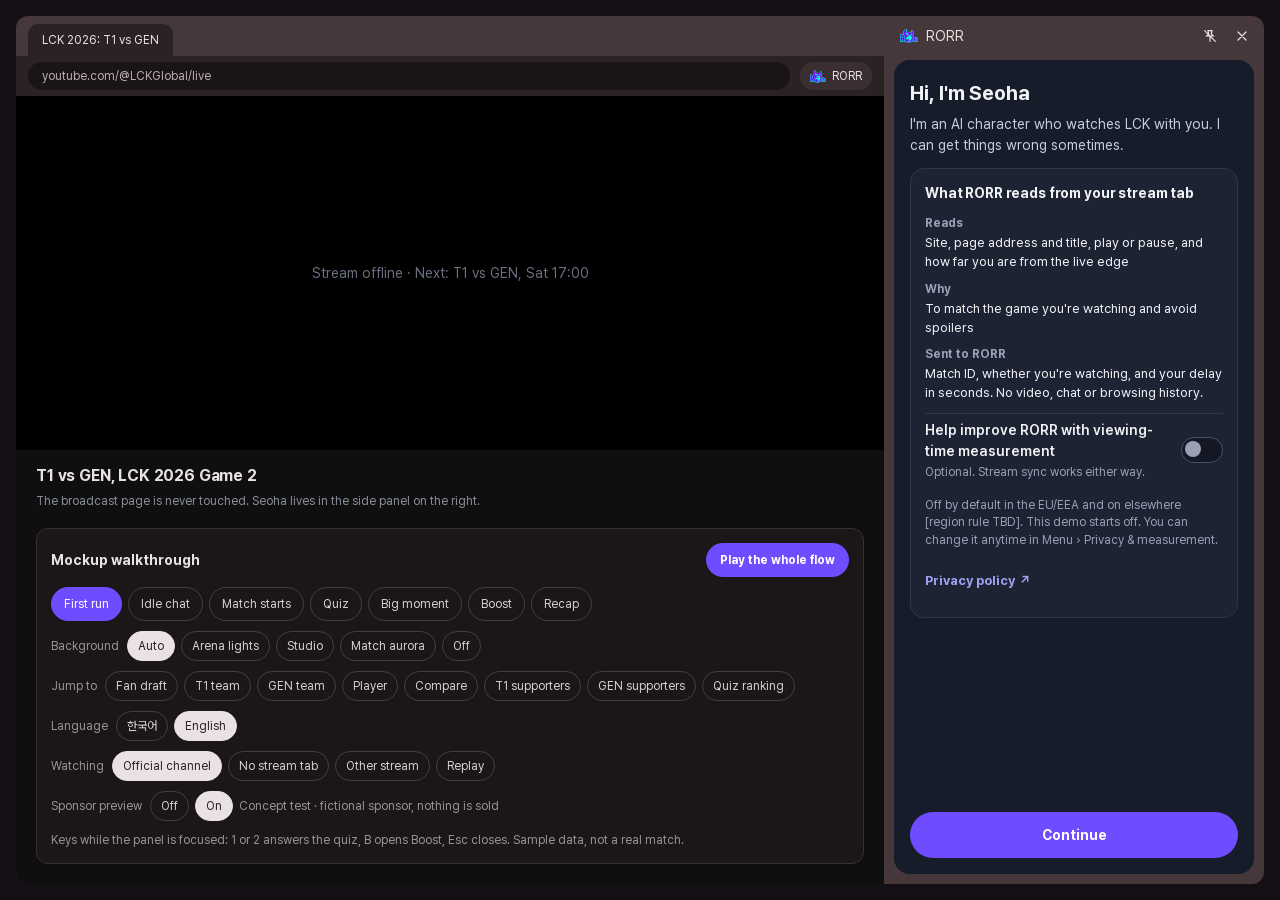
==== commit 0d686da3: "mockup v63: compliance P0 — first-run disclosure, measurement consent, AI labels, cheer notices, foc" ====
--- a/mockup/index.html
+++ b/mockup/index.html
@@ -852,7 +852,12 @@
 .dr-cmp{display:grid;gap:4px;font-size:13px}.dr-cmp div{display:grid;grid-template-columns:56px minmax(0,1fr) auto;gap:6px;align-items:center}.dr-cmp .rl{font-size:12px;color:var(--mute)}.dr-cmp .ok{color:var(--energy-ink);font-weight:700}.dr-cmp .no{color:var(--mute)}
 .wp{display:grid;gap:6px}.wp .lbl{font-size:12px;font-weight:700;color:var(--gold-ink)}.wp div{display:flex;gap:8px;align-items:flex-start;font-size:13px;color:var(--ink-2)}.wp i{flex:none;width:16px;height:16px;margin-top:2px;border-radius:50%;border:1.5px solid var(--line-2)}.wp div.on{color:var(--ink)}.wp div.on i{background:var(--gold);border-color:var(--gold)}
 .dr-acts{display:grid;grid-template-columns:1fr 1fr;gap:8px}.dr-acts .pill{height:40px;font-size:13px}
-#moPanel .wp{padding:8px 4px 10px;border-bottom:1px solid var(--line);margin-bottom:8px}
+#moPanel .wp{padding:10px 4px 2px;border-top:1px solid var(--line)}
+/* v58: moments panel shows whole cards (no vertical clipping); watch points are status, not a checklist */
+#moPanel{max-height:calc(100% - 96px)}#moPanel .cstrip{flex:none;overflow-y:hidden;padding-top:4px}#moPanel .phead{flex:none}
+.wp .wh{display:flex;align-items:baseline;justify-content:space-between;gap:8px}.wp .wh small{font-size:12px;font-weight:500;color:var(--mute)}
+.wp i{border:none!important;border-radius:0;width:16px;height:16px;display:grid;place-items:center;color:var(--mute);background:none!important}
+.wp div.on i{color:#1D1608;background:var(--gold)!important;border-radius:50%}
 .wp-recap{display:flex;justify-content:space-between;align-items:center;padding:10px 12px;border-radius:12px;background:#1F2433;font-size:13px}.wp-recap b{color:var(--gold-ink)}
 
 /* v53 fan draft card — a grading sheet, not a collectible: flat, no foil sweep, gold only for the ★ */
@@ -937,6 +942,69 @@
 .aff-bar{height:6px;border-radius:9999px;background:var(--panel-2);overflow:hidden}.aff-bar i{display:block;height:100%;border-radius:inherit;background:var(--brand)}
 .aff-list{margin:0;padding:0;list-style:none;display:grid;gap:6px;font-size:13px}.aff-list li{display:flex;gap:8px;align-items:baseline;color:var(--ink)}.aff-list li.lock{color:var(--mute)}.aff-list li span:first-child{width:16px;flex:none;text-align:center}
 .aff-note{margin:0;font-size:12px;color:var(--mute);line-height:1.5}
+/* v62 pinned cheer on the main view (policy v1.5 §5-1, 2026-11-03): one line under the score, newest only + "+N", no auto-rotation, yields to big moments, quiz and Boost */
+.tkm{align-self:stretch;display:flex;align-items:center;gap:8px;min-height:36px;padding:4px 6px 4px 10px;border-radius:12px;border:1px solid color-mix(in srgb,var(--c) 55%,transparent);border-left:4px solid var(--c);background:rgba(16,19,32,.84);color:var(--ink);font:inherit;font-size:13px;text-align:left;cursor:pointer;backdrop-filter:blur(8px);animation:viewin .26s cubic-bezier(.16,1,.3,1);position:relative;overflow:hidden}.tkm[hidden]{display:none}
+.tkm .nm{font-weight:700;flex:none}.tkm .tx{flex:1;min-width:0;white-space:nowrap;overflow:hidden;text-overflow:ellipsis;color:var(--ink-2)}.tkm .more{flex:none;font-size:12px;font-weight:700;color:var(--ink-2);padding:2px 8px;border-radius:9999px;background:var(--panel-2)}.tkm .bar{position:absolute;left:0;bottom:0;height:2px;background:var(--c);transition:width 1s linear}
+.tkm.t1{--c:var(--mt1)}.tkm.t2{--c:var(--mt2)}.tkm.t3{--c:var(--mt3)}.tkm.t4{--c:var(--mt4)}.tkm.t5{--c:var(--mt5)}
+.tk-act{display:flex;align-items:center;gap:6px;margin-top:6px;position:relative}.tk-act button{height:32px;padding:0 12px;border-radius:9999px;border:1px solid var(--line-2);background:transparent;color:var(--ink-2);font:inherit;font-size:12px;font-weight:600;cursor:pointer}
+.tk-act button[aria-pressed="true"]{border-color:var(--c);color:var(--ink)}.tk-act .tk-more{width:32px;padding:0;margin-left:auto}.tk-menu{position:absolute;right:0;bottom:38px;padding:4px;border-radius:10px;background:var(--sheet);border:1px solid var(--line-2);box-shadow:var(--sh-float)}.tk-menu[hidden]{display:none}.tk-menu button{border:none;height:36px}
+.tk-det span{display:block}
+/* v61 policy v1.5 §5-1: cheer message tiers by the amount of one Boost (same numbers for Energy and Spark). Tier colors avoid moment gold, Energy green and Spark lavender. No amounts shown on messages */
+:root{--mt1:#5B8DEF;--mt2:#26B5C4;--mt3:#9277FF;--mt4:#E35D9C;--mt5:#F2803A}
+.cmsg{display:grid;gap:6px}.cm-off{margin:0;font-size:13px;color:var(--mute)}
+.cm-f{position:relative}.cm-f input{padding-right:58px!important}.cm-cnt{position:absolute;right:12px;top:50%;transform:translateY(-50%);font-size:12px;color:var(--mute);font-variant-numeric:tabular-nums}
+.cm-tier{display:flex;align-items:center;gap:8px;font-size:12px;color:var(--ink-2)}.cm-tier b{font-weight:700;color:var(--ink)}.cm-tier small{color:var(--mute);font-size:12px}
+/* v63 compliance pass (2026-11-03): cheer message notice, first-run disclosure, privacy settings, AI disclosure, modal focus */
+.cm-legal{margin:0;font-size:12px;line-height:1.45;color:var(--mute)}
+.stp[aria-disabled="true"]{opacity:.35;cursor:not-allowed}.stp[aria-disabled="true"]:hover{background:var(--panel-2)}
+.swr{display:flex;align-items:center;justify-content:space-between;gap:10px;width:100%;min-height:46px;padding:6px 12px;border:none;border-radius:12px;background:transparent;color:var(--ink);font:inherit;font-size:14px;text-align:left;cursor:pointer}
+.menu-panel .swr{height:auto;min-height:46px;padding:6px 0}
+.swr>span:first-child{flex:1;min-width:0;display:grid;gap:2px}.swr b{font-weight:600}
+.swr small{display:block;font-size:12px;line-height:1.4;color:var(--mute);margin:0}
+.swr .tg{flex:none;position:relative;width:40px;height:24px;border-radius:9999px;background:var(--surface-sunk);border:1px solid var(--line-2);transition:background-color .15s}
+.swr .tg::after{content:"";position:absolute;top:3px;left:3px;width:16px;height:16px;border-radius:50%;background:var(--mute);transition:transform .15s,background-color .15s}
+.swr[aria-checked="true"] .tg{background:var(--brand);border-color:var(--brand)}.swr[aria-checked="true"] .tg::after{transform:translateX(16px);background:#fff}
+.m-acc .m-set{padding:0}.m-acc .mlink{padding:0}
+.ai-note{margin:0;padding:0 14px 8px;background:var(--sheet);font-size:12px;line-height:1.4;color:var(--mute);text-align:center}
+#v-chat .msgs{bottom:172px}
+.top .ai-tag{margin-left:6px;padding:0 6px;border-radius:9999px;border:1px solid var(--line-2);font-size:12px;font-weight:700;line-height:18px;color:var(--ink-2)}
+.ai-mk{display:inline-block;margin-left:6px;padding:0 5px;border-radius:4px;border:1px solid var(--line-2);font-size:12px;font-weight:700;line-height:16px;color:var(--ink-2);vertical-align:1px}
+.aifirst{display:grid;gap:8px;padding:12px 14px 4px;background:var(--sheet);border-top:1px solid var(--line)}.aifirst[hidden]{display:none}
+.aifirst p{margin:0;font-size:12px;line-height:1.5;color:var(--ink-2)}.aifirst a{color:var(--link);font-weight:700}
+.af-acts{display:grid;grid-template-columns:1fr 1.4fr;gap:8px}.af-acts .pill{height:44px}
+.fr{position:absolute;inset:0;z-index:12;display:flex;flex-direction:column;gap:12px;padding:20px 16px 16px;background:#171C2A;overflow-y:auto}.fr[hidden]{display:none}
+.fr h2{margin:0;font-size:20px;line-height:1.3}.fr h2:focus{outline:none}
+.fr-sub{margin:-4px 0 0;font-size:14px;line-height:1.5;color:var(--ink-2)}
+.fr-card{display:grid;gap:10px;padding:14px;border-radius:14px;background:var(--panel);border:1px solid var(--line)}
+.fr-card h3{margin:0;font-size:14px}
+.fr-dl{margin:0;display:grid;gap:8px}.fr-dl div{display:grid;gap:2px}
+.fr-dl dt{font-size:12px;font-weight:700;color:var(--mute)}.fr-dl dd{margin:0;font-size:13px;line-height:1.45;color:var(--ink)}
+.fr-card .swr{padding:6px 0;border-top:1px solid var(--line);border-radius:0}
+.fr-note{margin:0;font-size:12px;line-height:1.45;color:var(--mute)}
+.fr-link{display:inline-flex;align-items:center;gap:4px;min-height:44px;justify-self:start;color:var(--link);font-size:13px;font-weight:700;text-decoration:none}
+.fr-go{flex:none;width:100%;margin-top:auto}
+.sw{width:12px;height:12px;border-radius:4px;flex:none}.sw.t1{background:var(--mt1)}.sw.t2{background:var(--mt2)}.sw.t3{background:var(--mt3)}.sw.t4{background:var(--mt4)}.sw.t5{background:var(--mt5)}
+.tick{display:grid;gap:6px;padding-bottom:8px;border-bottom:1px solid var(--line)}.tick[hidden]{display:none}
+.tk-h{display:flex;justify-content:space-between;align-items:baseline}.tk-h b{font-size:13px}.tk-h a{font-size:12px;color:var(--link);text-decoration:none}
+.tk-row{display:flex;gap:6px;overflow-x:auto;scrollbar-width:none;padding:1px}.tk-row::-webkit-scrollbar{display:none}
+.tk{position:relative;flex:none;max-width:200px;display:flex;align-items:center;gap:6px;height:32px;padding:0 10px;border-radius:9999px;border:1px solid color-mix(in srgb,var(--c) 60%,transparent);background:color-mix(in srgb,var(--c) 22%,var(--panel));color:var(--ink);font:inherit;font-size:12px;cursor:pointer;overflow:hidden}
+.tk .nm{font-weight:700;flex:none}.tk .tx{min-width:0;white-space:nowrap;overflow:hidden;text-overflow:ellipsis;color:var(--ink-2)}.tk .bar{position:absolute;left:0;bottom:0;height:2px;background:var(--c);transition:width 1s linear}
+.tk[aria-expanded="true"]{box-shadow:0 0 0 2px color-mix(in srgb,var(--c) 70%,transparent)}.tk.me{border-style:dashed}
+.tk.t1{--c:var(--mt1)}.tk.t2{--c:var(--mt2)}.tk.t3{--c:var(--mt3)}.tk.t4{--c:var(--mt4)}.tk.t5{--c:var(--mt5)}
+.tk-det{margin:0;padding:8px 10px;border-radius:10px;background:var(--panel);font-size:13px;line-height:1.45;border-left:3px solid var(--c,var(--line-2))}.tk-det b{display:block;font-size:12px;margin-bottom:2px}
+/* v60 menu tidy: wallet chips are the top-up links, records as 3 tiles, settings collapse to one row each, web links as a 2x2 grid */
+.m-me>div{display:flex;flex-direction:column}
+.m-wal{display:grid;grid-template-columns:1fr 1fr;gap:6px;padding:8px 2px 4px}
+.m-wal .mw{display:flex;flex-direction:column;gap:1px;min-height:48px;justify-content:center;padding:6px 10px;border-radius:12px;background:var(--panel-2);color:var(--ink);text-decoration:none;font-size:13px}.m-wal .mw b{font-variant-numeric:tabular-nums}.m-wal .mw.e span{color:var(--energy-ink)}.m-wal .mw.s span{color:var(--spark)}.m-wal .mw b{color:var(--ink)}.m-wal small{font-size:11px;color:var(--mute)}
+.m-rec{display:grid;grid-template-columns:repeat(3,minmax(0,1fr));gap:6px;padding:2px 2px 4px}
+.menu-panel .m-rec button{height:auto;min-height:58px;padding:8px 10px;display:flex;flex-direction:column;align-items:flex-start;justify-content:center;gap:3px;background:var(--panel);border:1px solid var(--line)}.menu-panel .m-rec button small{margin:0;font-size:11px;line-height:1.3}.m-rec b{font-size:14px;line-height:1.25;font-variant-numeric:tabular-nums;overflow-wrap:anywhere}
+.menu-panel .m-row{display:flex;align-items:center;gap:8px;width:100%}.m-row>span:first-child{flex:1;min-width:0}.m-row .mv{font-size:13px;color:var(--mute);white-space:nowrap}.m-row .mv b{font-weight:500}.m-row .chev{color:var(--mute);transition:transform .2s}.m-row[aria-expanded="true"] .chev{transform:rotate(180deg)}
+.m-acc{padding:0 12px 10px;display:flex;flex-direction:column;gap:4px}.m-acc[hidden]{display:none}.m-acc .m-help{margin:0 0 4px}
+.m-web{display:grid;grid-template-columns:1fr 1fr;gap:6px;padding:2px 2px 0}.m-web a{display:flex;justify-content:space-between;align-items:center;gap:6px;min-height:44px;padding:0 10px;border-radius:10px;background:var(--panel);color:var(--ink);text-decoration:none;font-size:13px}.m-web a span{color:var(--mute)}
+@media (hover:hover) and (pointer:fine){.m-wal .mw:hover,.m-web a:hover{background:var(--field)}}
+/* v59 quiz calendar day detail: what you did, never what you missed */
+.qc-did{display:flex;flex-wrap:wrap;gap:6px 14px;padding-top:8px;border-top:1px solid var(--line);font-size:13px;color:var(--ink-2)}.qc-did span{display:inline-flex;align-items:center;gap:6px}.qc-did i{font-style:normal;color:var(--spark);font-size:12px}
+.qc-web{justify-self:start;font-size:12px;color:var(--link);text-decoration:none;padding:6px 0}.qc-web:hover{text-decoration:underline}
 /* v55 beginner guidance */
 .dh-r{display:flex;align-items:center;gap:8px}
 .dhelp{position:relative;width:28px;height:28px;border-radius:50%;border:1px solid var(--line-2);background:transparent;color:var(--ink-2);font:inherit;font-size:13px;font-weight:700;cursor:pointer}.dhelp::after{content:"";position:absolute;inset:-8px}
@@ -978,6 +1046,7 @@
       <div class="demo" aria-label="Demo controls">
         <div class="demo-head"><strong>Mockup walkthrough</strong><button class="auto" id="autoBtn" type="button">Play the whole flow</button></div>
         <div class="steps" id="steps">
+          <button class="step" type="button" data-step="first" aria-pressed="false">First run</button>
           <button class="step" type="button" data-step="chat" aria-pressed="true">Idle chat</button>
           <button class="step" type="button" data-step="live">Match starts</button>
           <button class="step" type="button" data-step="quiz">Quiz</button>
@@ -1012,7 +1081,7 @@
       <!-- CHAT -->
       <div class="view" id="v-chat">
         <img class="char-full" src="[data-uri]" alt="Seoha, the VRM companion">
-        <div class="top"><button class="icon-btn pclose" type="button" aria-label="Close panel" title="Close panel" data-close-panel><svg width="20" height="20" viewBox="0 0 24 24" fill="none" stroke="currentColor" stroke-width="1.8" stroke-linecap="round" stroke-linejoin="round" aria-hidden="true"><path d="M8 6l6 6-6 6"/><path d="M18 5v14"/></svg></button><button class="icon-btn menu" type="button" aria-label="Menu" data-open-menu><svg width="22" height="22" viewBox="0 0 24 24" fill="none" stroke="currentColor" stroke-width="1.8" stroke-linecap="round"><path d="M4 7h16M4 12h16M4 17h16"/></svg></button><span class="name">Seoha</span></div>
+        <div class="top"><button class="icon-btn pclose" type="button" aria-label="Close panel" title="Close panel" data-close-panel><svg width="20" height="20" viewBox="0 0 24 24" fill="none" stroke="currentColor" stroke-width="1.8" stroke-linecap="round" stroke-linejoin="round" aria-hidden="true"><path d="M8 6l6 6-6 6"/><path d="M18 5v14"/></svg></button><button class="icon-btn menu" type="button" aria-label="Menu" data-open-menu><svg width="22" height="22" viewBox="0 0 24 24" fill="none" stroke="currentColor" stroke-width="1.8" stroke-linecap="round"><path d="M4 7h16M4 12h16M4 17h16"/></svg></button><span class="name">Seoha</span><span class="ai-tag" title="AI character">AI</span></div>
         <div class="nextpill"><span style="color:var(--mute)">Next</span><b>T1 vs GEN · Sat 17:00</b><svg width="13" height="13" viewBox="0 0 24 24" fill="none" stroke="var(--link)" stroke-width="2" stroke-linecap="round" role="img" aria-label="Alert on"><path d="M6 8a6 6 0 0112 0c0 7 3 9 3 9H3s3-2 3-9"/><path d="M10 21h4"/></svg></div>
         <div class="scrim"></div>
         <button class="earlier" type="button">Earlier messages</button>
@@ -1039,8 +1108,8 @@
               <span class="lbl">Drag the handle down or tap it to close.</span>
             </div>
           </div>
-          <div class="askbar" id="askBar" aria-live="polite"></div><div class="asknote" id="askNote" hidden></div>
-          <form class="inputbar" id="chatForm"><label class="sr" for="chatIn">Message Seoha</label><input id="chatIn" type="text" placeholder="Type a message..." autocomplete="off"><button class="send" type="submit" aria-label="Send"><svg width="18" height="18" viewBox="0 0 24 24" fill="none" stroke="currentColor" stroke-width="1.9" stroke-linecap="round" stroke-linejoin="round"><path d="M21 3L10 14M21 3l-7 18-4-7-7-4z"/></svg></button></form>
+          <div class="aifirst" id="aiFirst" hidden role="region" aria-label="About AI chat"><p>Your messages to Seoha are processed by an AI service provider [LLM provider TBD] and may be transferred to and stored in other countries. <a href="https://piecomp.github.io/rorr-hero/#privacy" target="_blank" rel="noopener">Privacy policy<span aria-hidden="true">↗</span></a></p><div class="af-acts"><button class="pill s" type="button" id="aiFirstNo">Not now</button><button class="pill p" type="button" id="aiFirstOk">OK, send</button></div></div><div class="askbar" id="askBar" aria-live="polite"></div><div class="asknote" id="askNote" hidden></div>
+          <form class="inputbar" id="chatForm"><label class="sr" for="chatIn">Message Seoha</label><input id="chatIn" type="text" placeholder="Type a message..." autocomplete="off"><button class="send" type="submit" aria-label="Send"><svg width="18" height="18" viewBox="0 0 24 24" fill="none" stroke="currentColor" stroke-width="1.9" stroke-linecap="round" stroke-linejoin="round"><path d="M21 3L10 14M21 3l-7 18-4-7-7-4z"/></svg></button></form><p class="ai-note" id="aiNote">Seoha is an AI character · answers can be wrong</p>
         </div>
       </div>
 
@@ -1048,7 +1117,7 @@
       <div class="view live" id="v-live" hidden>
         <div class="stage" id="stage"><img class="live-bg" src="[data-uri]